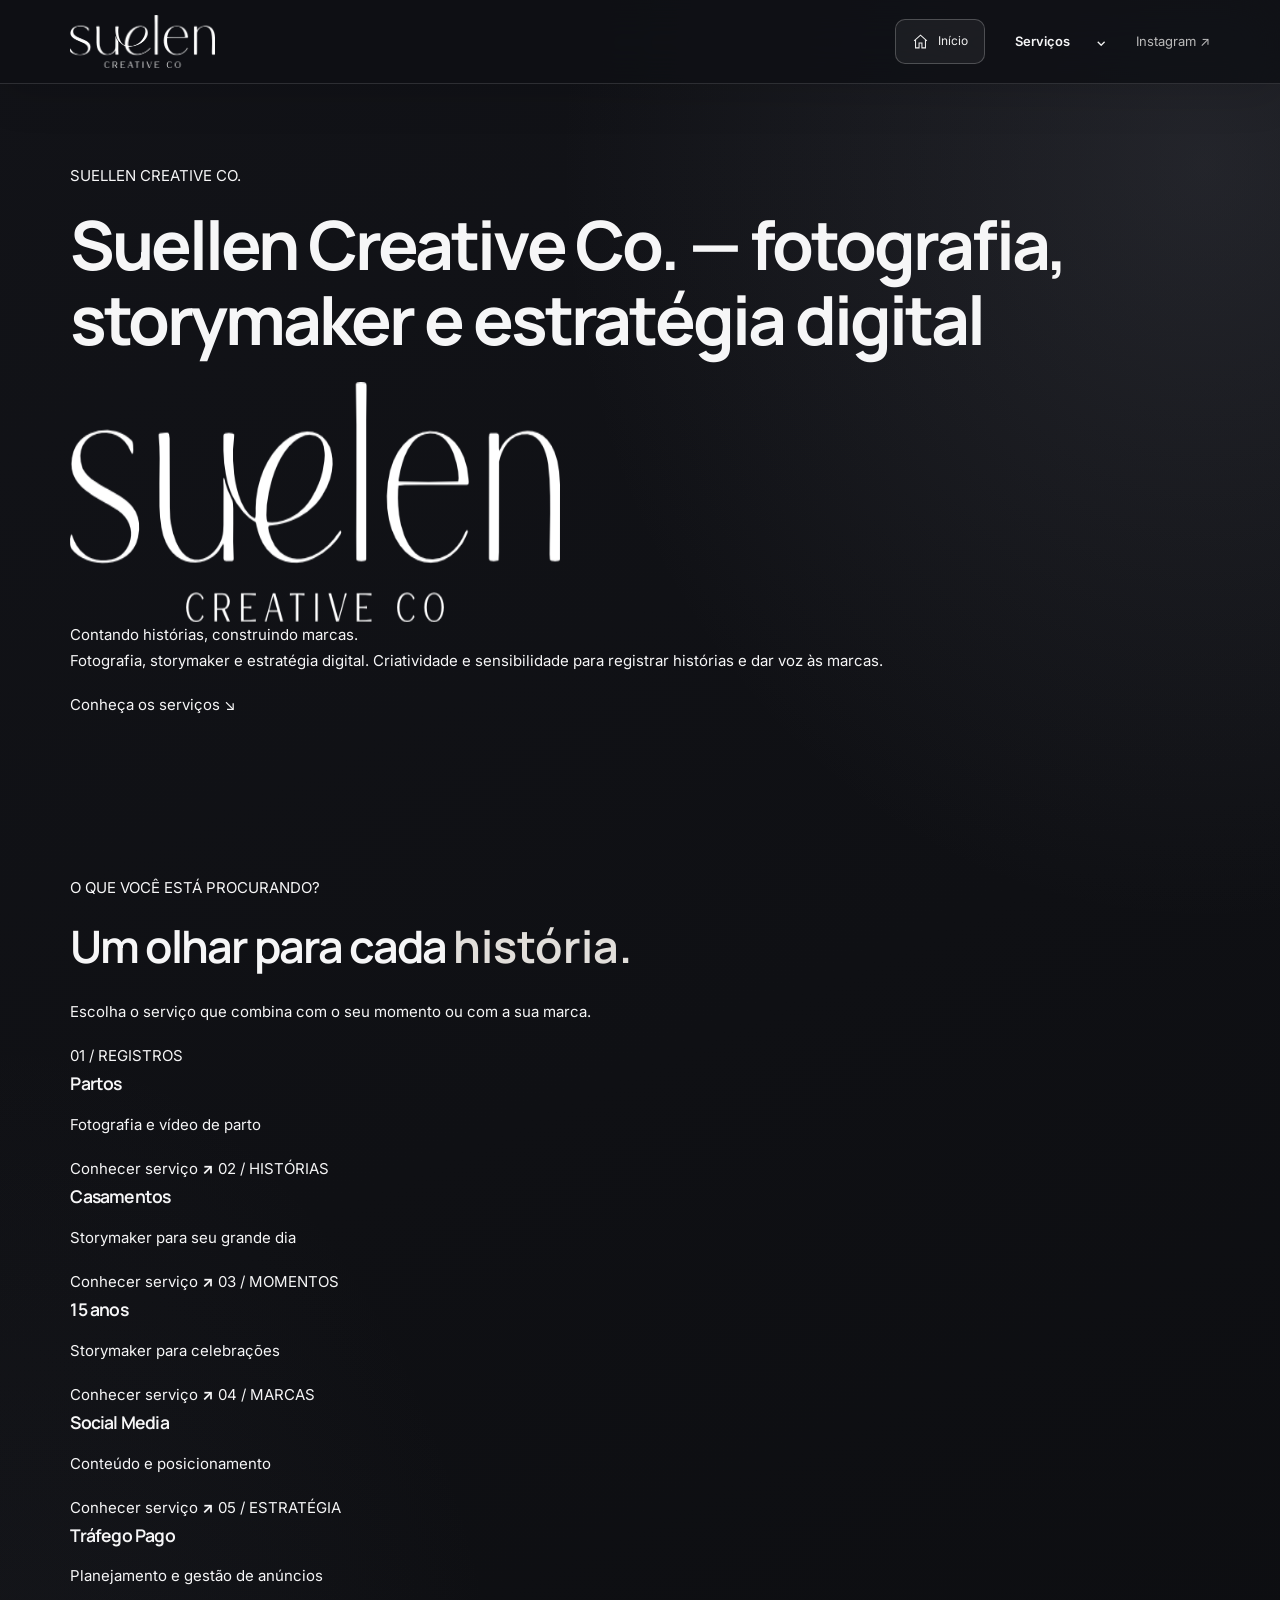
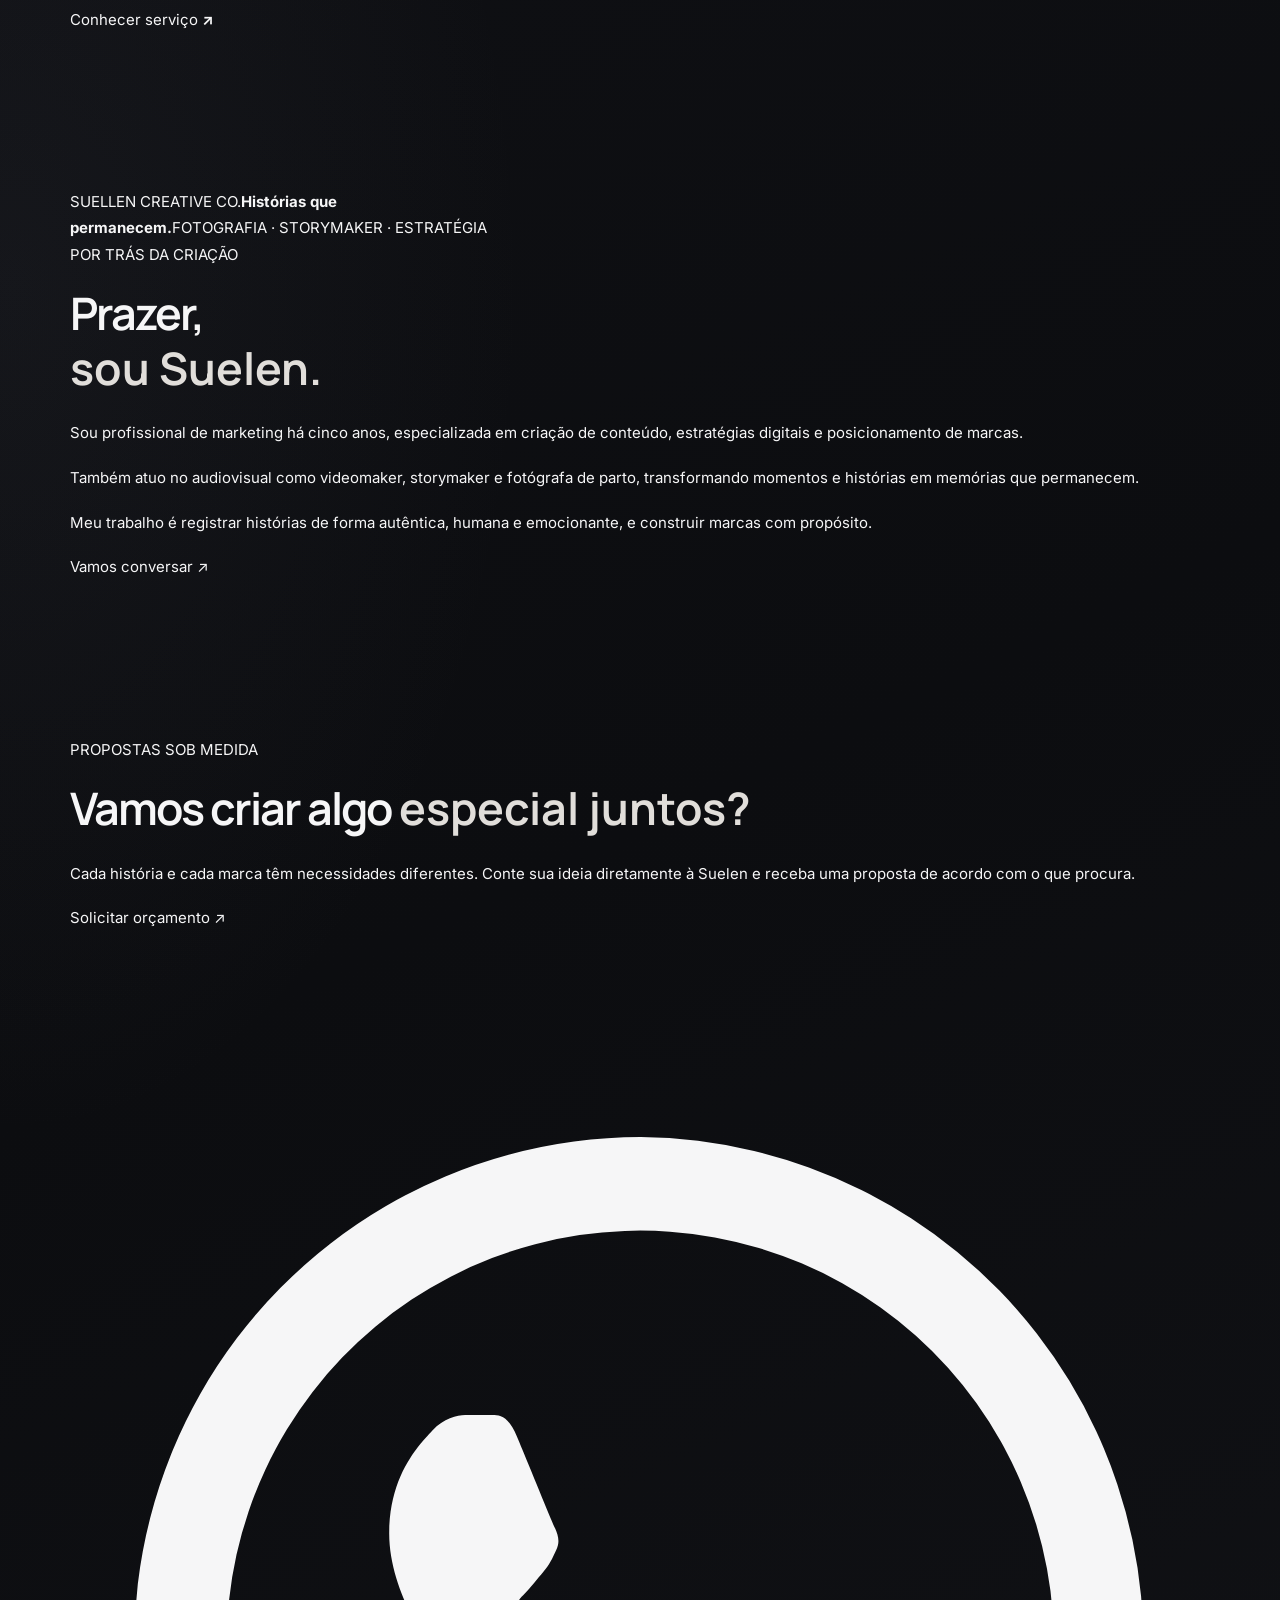
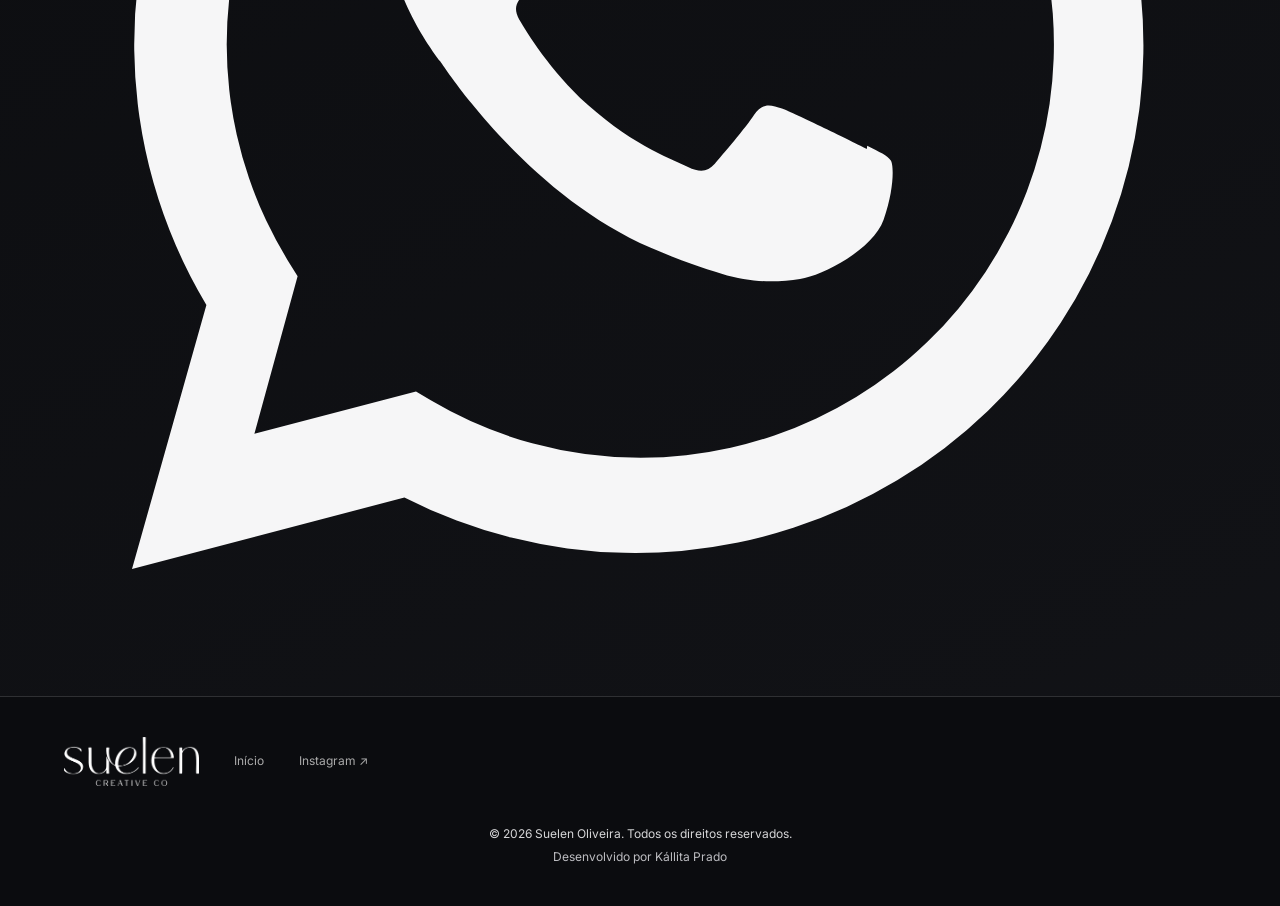
==== index.html @ c0707688 "Refina layout e navegação: index.html" ====
<!DOCTYPE html>
<html lang="pt-BR">
 <head>
  <link href="https://fonts.googleapis.com" rel="preconnect"/>
  <link crossorigin="" href="https://fonts.gstatic.com" rel="preconnect"/>
  <link href="https://fonts.googleapis.com/css2?family=Inter:wght@400;500;600;700&amp;family=Manrope:wght@400;500;600;700;800&amp;display=swap" rel="stylesheet"/>
  <meta charset="utf-8"/>
  <meta content="width=device-width,initial-scale=1" name="viewport"/>
  <meta content="#101011" name="theme-color"/>
  <title>
   Contando histórias construindo marcas | Suellen Creative Co
  </title>
  <meta content="Portfólio de Suelen Oliveira: fotografia e vídeo de parto, storymaker para casamentos e 15 anos, social media e tráfego pago. Solicite uma proposta sob medida." name="description"/>
  <link href="style.css?v=12" rel="stylesheet"/>
 </head>
 <body class="site-home">
  <a class="skip" href="#conteudo">
   Pular para o conteúdo
  </a>
  <div aria-hidden="true" class="progress">
  </div>
  <header>
   <a class="brand fx-brand" aria-label="Página inicial" href="index.html"><img src="assets/logo-branco.png" alt="Suellen Creative Co." width="136" height="60"></a>
   <a class="home-button" href="index.html">
    <svg aria-hidden="true" fill="none" height="17" stroke="currentColor" stroke-width="1.5" viewBox="0 0 24 24" width="17">
     <path d="m3 11 9-8 9 8M5 9v12h5v-7h4v7h5V9">
     </path>
    </svg>
    Início
   </a>
   <details class="service-menu">
    <summary>
     Serviços
     <span>
      ⌄
     </span>
    </summary>
    <nav aria-label="Serviços">
     <a href="normal.html">
      Parto normal
      <span>
       ↗
      </span>
     </a>
     <a href="cesarea.html">
      Cesárea
      <span>
       ↗
      </span>
     </a>
     <a href="casamento.html">
      Casamentos
      <span>
       ↗
      </span>
     </a>
     <a href="quinze.html">
      15 anos
      <span>
       ↗
      </span>
     </a>
     <a href="social.html">
      Social media
      <span>
       ↗
      </span>
     </a>
     <a href="trafego.html">
      Tráfego pago
      <span>
       ↗
      </span>
     </a>
    </nav>
   </details>
   <a class="header-instagram" href="https://www.instagram.com/_asuoliveira/" rel="noopener" target="_blank">
    Instagram ↗
   </a>
  </header>
  <main id="conteudo" class="editorial-main">

<section class="fx-home-hero wrap" aria-labelledby="hero-title">
 <p class="fx-hero-overline reveal">SUELLEN CREATIVE CO.</p>
 <h1 id="hero-title" class="fx-visually-hidden">Suellen Creative Co. — fotografia, storymaker e estratégia digital</h1>
 <div class="fx-logo-stage reveal"><span class="fx-logo-halo" aria-hidden="true"></span><img class="fx-logo-main" src="assets/logo-branco.png" alt="Suellen Creative Co." width="490" height="240"></div>
 <div class="fx-slogan-strip reveal">Contando histórias, construindo marcas.</div>
 <p class="fx-hero-description reveal">Fotografia, storymaker e estratégia digital. Criatividade e sensibilidade para registrar histórias e dar voz às marcas.</p>
 <a class="ed-btn reveal" href="#servicos">Conheça os serviços <span aria-hidden="true">↘</span></a>
 </section>
<section class="ed-services wrap reveal" id="servicos" aria-labelledby="services-title">
  <div class="ed-section-heading"><p class="ed-eyebrow">O QUE VOCÊ ESTÁ PROCURANDO?</p><h2 id="services-title">Um olhar para cada <em>história.</em></h2><p>Escolha o serviço que combina com o seu momento ou com a sua marca.</p></div>
  <div class="fx-services-grid"><a class="fx-service-card reveal" href="parto.html"><span class="fx-card-number">01 / REGISTROS</span><div><h3>Partos</h3><p>Fotografia e vídeo de parto</p></div><span class="fx-card-bottom">Conhecer serviço <b aria-hidden="true">↗</b></span></a>
<a class="fx-service-card reveal" href="casamento.html"><span class="fx-card-number">02 / HISTÓRIAS</span><div><h3>Casamentos</h3><p>Storymaker para seu grande dia</p></div><span class="fx-card-bottom">Conhecer serviço <b aria-hidden="true">↗</b></span></a>
<a class="fx-service-card reveal" href="quinze.html"><span class="fx-card-number">03 / MOMENTOS</span><div><h3>15 anos</h3><p>Storymaker para celebrações</p></div><span class="fx-card-bottom">Conhecer serviço <b aria-hidden="true">↗</b></span></a>
<a class="fx-service-card reveal" href="social.html"><span class="fx-card-number">04 / MARCAS</span><div><h3>Social Media</h3><p>Conteúdo e posicionamento</p></div><span class="fx-card-bottom">Conhecer serviço <b aria-hidden="true">↗</b></span></a>
<a class="fx-service-card reveal" href="trafego.html"><span class="fx-card-number">05 / ESTRATÉGIA</span><div><h3>Tráfego Pago</h3><p>Planejamento e gestão de anúncios</p></div><span class="fx-card-bottom">Conhecer serviço <b aria-hidden="true">↗</b></span></a></div></section>

<section class="ed-about" id="sobre" aria-labelledby="about-title">
  <div class="wrap ed-about-inner"><div class="fx-about-art reveal" aria-hidden="true"><span>SUELLEN CREATIVE CO.</span><strong>Histórias que<br>permanecem.</strong><span>FOTOGRAFIA · STORYMAKER · ESTRATÉGIA</span></div>
    <div class="ed-about-text reveal"><p class="ed-eyebrow">POR TRÁS DA CRIAÇÃO</p><h2 id="about-title">Prazer,<br><em>sou Suelen.</em></h2>
      <p>Sou profissional de marketing há cinco anos, especializada em criação de conteúdo, estratégias digitais e posicionamento de marcas.</p>
      <p>Também atuo no audiovisual como videomaker, storymaker e fotógrafa de parto, transformando momentos e histórias em memórias que permanecem.</p>
      <p>Meu trabalho é registrar histórias de forma autêntica, humana e emocionante, e construir marcas com propósito.</p>
      <a class="ed-btn" href="https://wa.me/5519999200399?text=Ol%C3%A1%2C%20Suelen!%20Conheci%20seu%20portf%C3%B3lio%20e%20gostaria%20de%20solicitar%20uma%20proposta%20para%20os%20seus%20servi%C3%A7os.%20Podemos%20conversar%3F" target="_blank" rel="noopener noreferrer">Vamos conversar <span aria-hidden="true">↗</span></a>
    </div>
  </div>
</section>
<section class="ed-contact wrap reveal" id="contato"><p class="ed-eyebrow">PROPOSTAS SOB MEDIDA</p><h2>Vamos criar algo <em>especial juntos?</em></h2>
<p>Cada história e cada marca têm necessidades diferentes. Conte sua ideia diretamente à Suelen e receba uma proposta de acordo com o que procura.</p><a class="ed-btn" href="https://wa.me/5519999200399?text=Ol%C3%A1%2C%20Suelen!%20Conheci%20seu%20portf%C3%B3lio%20e%20gostaria%20de%20solicitar%20uma%20proposta%20para%20um%20servi%C3%A7o.%20Podemos%20conversar%3F" target="_blank" rel="noopener noreferrer">Solicitar orçamento <span aria-hidden="true">↗</span></a></section>
<a class="ed-whatsapp-float" href="https://wa.me/5519999200399?text=Ol%C3%A1%2C%20Suelen!%20Conheci%20seu%20portf%C3%B3lio%20e%20gostaria%20de%20solicitar%20uma%20proposta%20para%20um%20servi%C3%A7o.%20Podemos%20conversar%3F" target="_blank" rel="noopener noreferrer" aria-label="Conversar com Suelen pelo WhatsApp" title="Conversar no WhatsApp">
  <svg xmlns="http://www.w3.org/2000/svg" viewBox="0 0 32 32" fill="currentColor" aria-hidden="true" focusable="false"><path d="M16.02 3.2a12.68 12.68 0 0 0-10.86 19.2L3.3 29l6.81-1.79A12.7 12.7 0 1 0 16.02 3.2Zm0 23.02a10.3 10.3 0 0 1-5.24-1.43l-.38-.23-4.04 1.06 1.08-3.94-.25-.4a10.34 10.34 0 1 1 8.83 4.94Zm5.65-7.72c-.31-.16-1.83-.9-2.12-1.01-.28-.1-.49-.16-.7.16-.2.31-.8 1.01-.98 1.22-.18.2-.36.23-.67.08-.31-.16-1.31-.49-2.5-1.55-.92-.82-1.54-1.83-1.72-2.14-.18-.32-.02-.49.14-.65.14-.14.31-.36.47-.55.16-.18.21-.31.31-.52.11-.21.05-.39-.02-.55-.08-.16-.7-1.69-.96-2.31-.25-.6-.5-.52-.7-.53h-.59c-.2 0-.54.08-.82.39s-1.08 1.06-1.08 2.57 1.11 2.98 1.27 3.19c.15.21 2.18 3.33 5.27 4.67.74.32 1.32.51 1.77.65.74.24 1.42.21 1.96.13.6-.09 1.83-.75 2.09-1.48.26-.73.26-1.36.18-1.48-.08-.13-.28-.21-.59-.37Z"/></svg>
</a>
</main>
<footer>
   <img alt="Suellen Creative Co" src="assets/logo-branco.png" width="150"/>
   <a href="index.html">
    Início
   </a>
   <a href="https://www.instagram.com/_asuoliveira/" rel="noopener" target="_blank">
    Instagram ↗
   </a>
      <div class="footer-credits">
    <p class="copyright">
     © 2026 Suelen Oliveira. Todos os direitos reservados.
    </p>
    <p class="developer-credit">
     Desenvolvido por Kállita Prado
    </p>
   </div>
  </footer>
  
  <script defer="" src="app.js?v=12">
  </script>
 </body>
</html>
---- style.css ----
@font-face {
  font-family:Studio;
  src:url('assets/sans.woff') format('woff');
  font-display:swap
}

@font-face {
  font-family:Editorial;
  src:url('assets/editorial.woff') format('woff');
  font-display:swap
}

@font-face {
  font-family:Signature;
  src:url('assets/signature.woff') format('woff');
  font-display:swap
}

:root {
  --bg:#101011;
  --text:#f4f1ed;
  --muted:#b6b5b6;
  --border:#ffffff24
}

* {
  box-sizing:border-box
}

html {
  scroll-behavior:smooth;
  scroll-padding-top:150px
}

body {
  margin:0;
  background:radial-gradient(ellipse at 85% 0,#38383b80,transparent 30%),radial-gradient(ellipse at 0 45%,#26262950,transparent 30%),var(--bg);
  color:var(--text);
  font:16px/1.65 Studio,Arial,sans-serif
}

img {
  display:block;
  max-width:100%
}

a {
  color:inherit;
  text-decoration:none
}

button,summary,a {
  touch-action:manipulation
}

button {
  font:inherit;
  cursor:pointer
}

p {
  margin:0 0 18px
}

h1,h2,h3 {
  font-weight:400
}

h1,h2 {
  font-family:Editorial,Georgia,serif;
  line-height:1.08;
  letter-spacing:-1.7px;
  margin:0 0 24px
}

h1 {
  font-size:clamp(44px,4.8vw,76px)
}

h2 {
  font-size:clamp(35px,4vw,57px)
}

h3 {
  margin:0 0 12px
}

em {
  font-family:Signature,cursive;
  font-style:normal;
  font-size:1.24em;
  letter-spacing:0;
  color:#e1deda
}

.eyebrow {
  font-size:9px;
  letter-spacing:2.1px;
  color:#bbb;
  margin-bottom:20px
}

.wrap {
  max-width:1240px;
  margin:auto;
  padding:80px 50px
}

header {
  display:flex;
  gap:30px;
  align-items:center;
  padding:14px 5%;
  height:84px;
  position:sticky;
  top:0;
  z-index:20;
  background:#101011d9;
  backdrop-filter:blur(20px);
  border-bottom:1px solid var(--border)
}

.brand img {
  width:145px;
  height:56px;
  object-fit:contain
}

.service-menu {
  margin-left:auto;
  position:relative
}

.service-menu summary {
  display:flex;
  gap:26px;
  align-items:center;
  list-style:none;
  font-size:13px;
  cursor:pointer
}

.service-menu summary::-webkit-details-marker {
  display:none
}

.service-menu nav {
  position:absolute;
  top:40px;
  left:-15px;
  width:240px;
  padding:10px;
  background:#232325f5;
  border:1px solid #ffffff35;
  border-radius:12px;
  box-shadow:0 20px 60px #0008
}

.service-menu nav a {
  display:flex;
  justify-content:space-between;
  font-size:13px;
  padding:12px;
  border-radius:6px
}

.service-menu nav a:hover,.service-menu nav a[aria-current] {
  background:#ffffff14
}

.header-instagram {
  font-size:12px;
  color:#bbb
}

.header-cta {
  font-size:12px;
  padding:10px 17px;
  border:1px solid #ffffff40;
  border-radius:7px
}

.header-cta:hover {
  background:#ffffff15
}

.progress {
  position:fixed;
  top:0;
  left:0;
  height:2px;
  background:#ddd;
  z-index:30;
  width:0
}

.skip {
  position:fixed;
  left:10px;
  top:-100px;
  background:#fff;
  color:#111;
  padding:12px;
  z-index:50
}

.skip:focus {
  top:10px
}

.button {
  display:inline-flex;
  gap:25px;
  justify-content:space-between;
  align-items:center;
  padding:15px 22px;
  font-size:12px;
  border-radius:7px;
  border:1px solid #ffffff40;
  transition:transform .25s,background .25s
}

.button:hover {
  transform:translateY(-3px)
}

.light {
  background:#edeae6;
  color:#171717;
  border-color:#edeae6
}

.light:hover {
  background:white
}

.outline:hover {
  background:#ffffff13
}

.text-link {
  display:inline-block;
  border-bottom:1px solid #ffffff60;
  font-size:12px;
  padding:10px 0
}

.number {
  font-size:12px;
  color:#aaa;
  margin-top:20px
}

.home-hero {
  max-width:1440px;
  margin:auto;
  display:grid;
  grid-template-columns:1.1fr 1fr;
  align-items:center;
  gap:30px;
  padding:40px 5% 30px
}

.hero-copy {
  position:relative;
  z-index:2
}

.hero-copy h1 {
  font-size:clamp(46px,4.4vw,68px);
  margin:0 0 20px
}

.hero-description {
  font-size:14px;
  line-height:1.6;
  max-width:440px;
  color:#bfbdbf;
  margin-bottom:24px
}

.choose {
  font-size:8px;
  color:#b3b1b4;
  letter-spacing:1.8px;
  margin-bottom:12px
}

.quick-grid {
  display:grid;
  grid-template-columns:1fr 1fr;
  gap:10px
}

.quick-card {
  position:relative;
  display:flex;
  align-items:center;
  gap:12px;
  padding:15px 16px;
  border:1px solid #ffffff27;
  border-radius:12px;
  min-height:79px;
  background:linear-gradient(120deg,#ffffff0d,#ffffff03);
  backdrop-filter:blur(15px);
  box-shadow:inset 0 1px #ffffff0a;
  transition:transform .3s,border-color .3s,background .3s
}

.quick-card:hover {
  transform:translateY(-4px);
  border-color:#ffffff70;
  background:linear-gradient(125deg,#ffffff20,#ffffff08)
}

.card-index {
  font-size:9px;
  color:#888;
  align-self:start;
  margin-top:3px
}

.quick-card h3 {
  font-size:17px;
  line-height:1.2;
  margin:0 0 5px
}

.quick-card p {
  font-size:10px;
  color:#aaa;
  margin:0
}

.arrow {
  margin-left:auto;
  font-size:23px;
  color:#ddd;
  transition:transform .3s
}

.quick-card:hover .arrow {
  transform:translate(2px,-2px)
}

.quiet-link {
  display:block;
  color:#aaa;
  font-size:10px;
  margin-top:20px
}

.hero-portrait {
  height:610px;
  position:relative;
  isolation:isolate;
  overflow:hidden
}

.hero-portrait>img {
  width:90%;
  height:94%;
  position:absolute;
  left:5%;
  top:0;
  object-fit:cover;
  object-position:50% 35%;
  border-radius:42% 42% 3px 3px;
  mask-image:linear-gradient(#000 74%,transparent 100%);
  -webkit-mask-image:linear-gradient(#000 74%,transparent 100%)
}

.portrait-ring {
  position:absolute;
  inset:20px 0 50px;
  border:1px solid #ffffff24;
  border-radius:50% 50% 10px 10px;
  transform:rotate(5deg);
  z-index:-1
}

.hero-portrait:after {
  content:'';
  position:absolute;
  inset:50% 0 0;
  background:linear-gradient(transparent,#10101185 70%);
  pointer-events:none
}

.signature {
  position:absolute;
  left:9%;
  bottom:110px;
  font:54px Signature,cursive;
  color:white;
  z-index:2;
  transform:rotate(-5deg);
  text-shadow:0 3px 20px #0008
}

.portrait-note {
  position:absolute;
  right:10px;
  bottom:22px;
  padding:18px 22px;
  z-index:3;
  background:linear-gradient(120deg,#3339,#1a1a1ae0);
  border:1px solid #ffffff35;
  backdrop-filter:blur(15px);
  border-radius:12px
}

.portrait-note span {
  font-size:7px;
  letter-spacing:1.6px;
  color:#ccc
}

.portrait-note p {
  font:20px/1.3 Editorial;
  margin:8px 0 0
}

.intro-strip {
  display:flex;
  align-items:start;
  gap:80px;
  border-block:1px solid #ffffff13;
  padding-block:38px
}

.intro-strip .eyebrow {
  min-width:210px;
  margin-top:8px
}

.intro-strip>p:last-child {
  font:25px/1.4 Editorial;
  max-width:700px;
  margin:0
}

.intro-strip em {
  font-size:1.3em
}

.section-top {
  display:flex;
  justify-content:space-between;
  align-items:end;
  gap:30px
}

.section-top>p {
  font-size:12px;
  color:#999;
  margin-bottom:30px
}

.quote-stage {
  margin-top:25px
}

.quote-slide {
  display:grid;
  grid-template-columns:.75fr 1.4fr;
  gap:65px;
  align-items:center;
  padding:10px 0 25px
}

.quote-slide+.quote-slide {
  border-top:1px solid var(--border);
  padding-top:35px
}

.quote-photo {
  height:310px;
  position:relative
}

.quote-photo img {
  height:100%;
  width:100%;
  object-fit:cover;
  border-radius:120px 120px 8px 8px
}

.quote-photo span {
  position:absolute;
  bottom:0;
  left:0;
  right:0;
  text-align:center;
  background:#0008;
  padding:10px;
  font-size:7px;
  letter-spacing:1.2px
}

.quote-copy {
  position:relative
}

.quote-mark {
  font:120px/1 Editorial;
  color:#ffffff13;
  position:absolute;
  top:-45px;
  left:-25px
}

.quote-copy blockquote {
  position:relative;
  font:clamp(21px,2.2vw,30px)/1.4 Editorial,Georgia;
  margin:0 0 25px
}

.quote-person {
  display:flex;
  gap:14px;
  align-items:center
}

.quote-person .initial {
  width:40px;
  height:40px;
  border-radius:50%;
  display:grid;
  place-items:center;
  background:#ffffff12;
  border:1px solid #ffffff24;
  font:22px Editorial
}

.quote-person p {
  font-size:13px;
  margin:0
}

.quote-person small {
  display:block;
  color:#aaa;
  font-size:10px;
  margin-top:2px
}

.quote-controls {
  display:flex;
  justify-content:end;
  align-items:center;
  gap:10px;
  margin-top:-12px;
  position:relative;
  z-index:1
}

.quote-controls[hidden] {
  display:none
}

.quote-controls button {
  width:46px;
  height:46px;
  background:transparent;
  border:1px solid #ffffff40;
  border-radius:50%;
  color:white;
  font-size:22px
}

.quote-controls button:hover {
  background:#ffffff12
}

.quote-count {
  font-size:10px;
  letter-spacing:2px;
  color:#aaa;
  margin-right:20px
}

.quote-slide[hidden] {
  display:none
}

.quote-slide.is-current {
  animation:quote-in .45s ease
}

@keyframes quote-in {
  from {
    opacity:.2;
    transform:translateY(10px)
  }
  to {
    opacity:1;
    transform:none
  }
}

.about {
  display:grid;
  grid-template-columns:.8fr 1fr;
  align-items:center;
  gap:90px;
  border-top:1px solid #ffffff13
}

.about-image img {
  height:440px;
  width:100%;
  object-fit:cover;
  object-position:top;
  border-radius:12px
}

.about p:not(.eyebrow) {
  font-size:14px;
  color:#bcbabc
}

.contact {
  text-align:center;
  padding-block:75px;
  background:radial-gradient(ellipse at center,#3335,transparent 65%)
}

footer {
  padding:40px 5%;
  display:flex;
  gap:35px;
  align-items:center;
  border-top:1px solid #ffffff16;
  background:#080809;
  font-size:11px;
  color:#aaa
}

footer img {
  width:135px
}

footer p {
  margin:0;
  flex:1
}

.service-hero {
  padding-top:25px;
  padding-bottom:45px
}

.back {
  display:inline-block;
  color:#aaa;
  font-size:11px;
  margin-bottom:30px
}

.service-intro {
  display:grid;
  grid-template-columns:1.1fr 1fr;
  gap:60px;
  align-items:center
}

.service-intro h1 {
  font-size:clamp(44px,4.5vw,64px)
}

.service-lead {
  color:#bbb;
  font-size:14px
}

.hero-actions {
  display:flex;
  gap:12px;
  flex-wrap:wrap;
  margin-top:28px
}

.hero-actions .button {
  font-size:11px;
  padding:13px 17px;
  gap:14px
}

.starting {
  font-size:11px;
  color:#aaa;
  margin:20px 0 0
}

.starting strong {
  color:#eee;
  font-weight:400
}

.service-photo {
  position:relative;
  height:410px
}

.service-photo img {
  height:100%;
  width:100%;
  object-fit:cover;
  border-radius:100px 12px 12px 12px
}

.service-photo span {
  position:absolute;
  bottom:20px;
  left:20px;
  right:20px;
  padding:14px 20px;
  background:#15151588;
  backdrop-filter:blur(10px);
  border:1px solid #ffffff30;
  border-radius:8px;
  font:25px Signature
}

.page-nav {
  position:sticky;
  top:84px;
  z-index:15;
  display:flex;
  justify-content:center;
  gap:38px;
  padding:14px 20px;
  border-block:1px solid #ffffff20;
  background:#141415e8;
  backdrop-filter:blur(20px);
  font-size:11px
}

.page-nav a {
  color:#aaa;
  white-space:nowrap
}

.page-nav a:hover,.page-nav a.active {
  color:#fff
}

.experience {
  display:grid;
  grid-template-columns:1fr 1fr;
  gap:35px 70px
}

.experience>div>p:not(.eyebrow) {
  color:#b9b8bb;
  font-size:14px
}

.experience h2 {
  font-size:42px
}

.steps {
  grid-column:1/-1;
  display:grid;
  grid-template-columns:repeat(3,1fr);
  gap:40px;
  margin-top:20px
}

.steps article {
  border-top:1px solid var(--border);
  padding-top:18px
}

.steps span {
  font:35px Editorial;
  color:#777
}

.steps h3 {
  font-size:17px;
  margin-top:16px
}

.steps p {
  font-size:13px;
  color:#aaa
}

.investment {
  background:linear-gradient(135deg,#23232699,#101011);
  border-block:1px solid var(--border)
}

.plans {
  display:grid;
  grid-template-columns:repeat(auto-fit,minmax(255px,1fr));
  gap:18px;
  margin-top:35px
}

.plan {
  background:linear-gradient(125deg,#ffffff0a,#ffffff02);
  border:1px solid #ffffff26;
  border-radius:16px;
  padding:28px;
  display:flex;
  flex-direction:column;
  box-shadow:inset 0 1px #ffffff09;
  transition:transform .25s,border-color .25s
}

.plan:hover {
  transform:translateY(-4px);
  border-color:#ffffff60
}

.plan h3 {
  font:26px/1.2 Editorial
}

.price {
  font:38px/1.2 Editorial;
  margin:18px 0 8px
}

.plan-sub {
  font-size:11px;
  color:#aaa;
  min-height:20px
}

.plan ul {
  padding:0;
  list-style:none;
  flex:1;
  font-size:12px;
  color:#bbb
}

.plan li {
  padding:9px 0 9px 18px;
  border-bottom:1px solid #ffffff0a;
  position:relative;
  line-height:1.5
}

.plan li:before {
  content:'✓';
  position:absolute;
  left:0;
  color:#ddd;
  font-size:10px
}

.plan .button {
  margin-top:20px
}

.payment {
  margin-top:30px;
  border-top:1px solid #ffffff25;
  display:grid;
  grid-template-columns:200px 1fr;
  padding-top:25px;
  gap:25px
}

.payment>span {
  font-size:9px;
  letter-spacing:1.8px;
  color:#aaa
}

.payment p {
  font-size:13px;
  color:#bbb;
  margin:0
}

.more-plans {
  border-block:1px solid #ffffff20;
  margin-top:25px;
  padding:20px 0
}

.more-plans summary {
  display:flex;
  justify-content:space-between;
  list-style:none;
  cursor:pointer;
  font-size:14px
}

.more-plans .plans {
  margin-top:25px
}

.hours {
  grid-template-columns:repeat(3,1fr)
}

.gallery {
  display:flex;
  gap:20px;
  margin-top:35px
}

.gallery a {
  flex:1;
  min-width:0;
  position:relative;
  overflow:hidden;
  border-radius:12px
}

.gallery img {
  height:390px;
  width:100%;
  object-fit:cover;
  transition:transform .6s
}

.gallery a:hover img {
  transform:scale(1.035)
}

.gallery span {
  position:absolute;
  bottom:12px;
  right:12px;
  padding:8px 14px;
  border:1px solid #ffffff40;
  border-radius:25px;
  background:#1119;
  backdrop-filter:blur(12px);
  font-size:10px
}

.faq {
  display:grid;
  grid-template-columns:.9fr 1.1fr;
  gap:60px;
  border-top:1px solid #ffffff16
}

.faq details {
  border-bottom:1px solid #ffffff27;
  padding:22px 0
}

.faq summary {
  display:flex;
  justify-content:space-between;
  gap:25px;
  cursor:pointer;
  list-style:none;
  font-size:14px
}

.faq details p {
  margin:18px 0 0;
  color:#aaa;
  font-size:13px
}

.faq details[open] summary span {
  transform:rotate(45deg)
}

.other-services {
  padding-block:30px
}

.other-services>div {
  display:flex;
  flex-wrap:wrap;
  gap:10px
}

.other-services a {
  border:1px solid #ffffff25;
  border-radius:30px;
  padding:9px 17px;
  font-size:11px
}

.other-services a:hover {
  background:#ffffff12
}

.lightbox {
  border:0;
  background:transparent;
  max-width:95vw;
  max-height:95vh;
  padding:40px
}

.lightbox::backdrop {
  background:#000e
}

.lightbox img {
  max-height:80vh;
  margin:auto
}

.lightbox button {
  position:absolute;
  right:0;
  top:0;
  width:35px;
  height:35px;
  border-radius:50%;
  border:0;
  font-size:24px
}

.reveal.arrived {
  animation:reveal .75s both
}

@keyframes reveal {
  from {
    opacity:.35;
    transform:translateY(22px)
  }
  to {
    opacity:1;
    transform:none
  }
}

:focus-visible {
  outline:2px solid #eee;
  outline-offset:5px
}

@media(max-width:1000px) {
  .home-hero {
    gap:15px
  }
  .hero-portrait {
    height:580px
  }
  .quick-card {
    padding:14px 11px;
    gap:9px
  }
  .quick-card h3 {
    font-size:16px
  }
  .signature {
    font-size:44px
  }
  .wrap {
    padding-inline:6%
  }
  .quote-slide {
    gap:35px
  }
  .service-intro {
    gap:30px
  }
  .hero-actions {
    gap:10px
  }
}

@media(max-width:760px) {
  header {
    height:72px;
    padding:10px 5%;
    gap:16px
  }
  .brand img {
    width:115px;
    height:50px
  }
  .header-instagram {
    display:none
  }
  .service-menu summary {
    font-size:11px;
    gap:12px
  }
  .header-cta {
    font-size:10px;
    padding:8px 11px
  }
  .service-menu nav {
    left:auto;
    right:-50px
  }
  .home-hero {
    position:relative;
    display:block;
    padding:32px 6% 35px;
    overflow:hidden
  }
  .hero-copy .eyebrow {
    max-width:60%;
    font-size:7px;
    letter-spacing:1.2px;
    min-height:25px
  }
  .hero-copy h1 {
    font-size:45px;
    max-width:65%;
    line-height:1.05;
    margin-bottom:15px
  }
  .hero-copy h1 em {
    font-size:1.14em
  }
  .hero-description {
    font-size:11px;
    line-height:1.6;
    max-width:60%;
    margin-bottom:25px;
    min-height:74px
  }
  .hero-portrait {
    position:absolute;
    right:-3%;
    top:25px;
    width:40%;
    height:270px;
    z-index:0
  }
  .hero-portrait>img {
    width:100%;
    left:0;
    height:100%;
    object-position:50% 45%
  }
  .portrait-ring {
    display:none
  }
  .signature {
    font-size:24px;
    bottom:40px;
    left:5%
  }
  .portrait-note {
    display:none
  }
  .quick-grid {
    gap:9px
  }
  .quick-card {
    background:linear-gradient(130deg,#303033db,#1b1b1de8);
    min-height:76px
  }
  .quick-card h3 {
    font-size:15px
  }
  .quick-card p {
    font-size:9px
  }
  .choose {
    font-size:7px;
    letter-spacing:1.2px
  }
  .quiet-link {
    font-size:9px
  }
  .wrap {
    padding:55px 6%
  }
  .intro-strip {
    display:block;
    padding-block:30px
  }
  .intro-strip .eyebrow {
    margin-bottom:12px
  }
  .intro-strip>p:last-child {
    font-size:22px
  }
  .section-top {
    display:block
  }
  .section-top>p {
    margin-bottom:20px
  }
  .quote-slide {
    grid-template-columns:1fr;
    gap:25px
  }
  .quote-photo {
    height:230px;
    max-width:280px
  }
  .quote-photo img {
    border-radius:80px 80px 8px 8px
  }
  .quote-copy blockquote {
    font-size:24px
  }
  .quote-controls {
    margin-top:0
  }
  .about {
    grid-template-columns:1fr;
    gap:30px
  }
  .about-image img {
    height:330px;
    max-width:300px
  }
  .about h2 {
    font-size:41px
  }
  .contact h2 {
    font-size:43px
  }
  footer {
    flex-wrap:wrap;
    gap:22px;
    padding-bottom:35px
  }
  footer p {
    flex-basis:45%
  }
  .service-hero {
    padding-top:25px;
    padding-bottom:30px
  }
  .service-intro {
    grid-template-columns:1fr;
    gap:25px
  }
  .service-intro h1 {
    font-size:44px
  }
  .service-lead {
    font-size:13px
  }
  .service-photo {
    height:280px
  }
  .page-nav {
    top:72px;
    gap:24px;
    justify-content:start;
    overflow:auto;
    font-size:10px;
    padding-inline:6%
  }
  .experience {
    grid-template-columns:1fr;
    gap:15px
  }
  .experience h2 {
    font-size:38px
  }
  .steps {
    grid-template-columns:1fr;
    gap:20px
  }
  .steps h3 {
    margin-top:10px
  }
  .plans {
    grid-template-columns:1fr;
    margin-top:25px
  }
  .plan {
    padding:25px
  }
  .hours {
    grid-template-columns:1fr
  }
  .payment {
    grid-template-columns:1fr;
    gap:12px
  }
  .gallery {
    gap:12px;
    overflow:auto
  }
  .gallery a {
    flex:0 0 82%
  }
  .gallery img {
    height:330px
  }
  .faq {
    grid-template-columns:1fr;
    gap:20px
  }
  .faq h2 {
    font-size:42px
  }
  .back {
    margin-bottom:22px
  }
}

@media(prefers-reduced-motion:reduce) {
  html {
    scroll-behavior:auto
  }
  *,*:before,*:after {
    animation:none!important;
    transition:none!important
  }
}

/* Revision 4 — clearer hierarchy, source-led copy */
@font-face {
  font-family:Modern;
  src:url('assets/modern.woff') format('woff');
  font-weight:400;
  font-display:swap
}

@font-face {
  font-family:Modern;
  src:url('assets/modern-bold.woff') format('woff');
  font-weight:700;
  font-display:swap
}

body {
  font-family:Modern,Arial,sans-serif;
  font-size:14px
}

h1,h2,h3,.price {
  font-family:Modern,Arial,sans-serif
}

h1,h2 {
  font-weight:400;
  letter-spacing:-1.6px;
  line-height:1.18
}

h1 {
  font-size:clamp(34px,4vw,56px)
}

h2 {
  font-size:clamp(26px,3vw,38px)
}

em {
  font-family:inherit;
  font-size:inherit;
  font-style:normal
}

.home-button,.back-home {
  display:inline-flex;
  align-items:center;
  gap:9px;
  border:1px solid #ffffff45;
  background:#ffffff0a;
  border-radius:8px;
  padding:9px 15px;
  font-size:12px;
  color:#eee;
  white-space:nowrap
}

.home-button {
  margin-left:auto
}

.service-menu {
  margin-left:0
}

.home-button:hover,.back-home:hover {
  background:#ffffff20
}

.brand-hero {
  text-align:center;
  padding-top:35px;
  padding-bottom:55px;
  max-width:1100px
}

.hero-logo {
  width:250px;
  height:auto;
  max-height:110px;
  object-fit:contain;
  margin:0 auto 20px
}

.brand-hero h1 {
  font-size:clamp(28px,3.2vw,44px);
  letter-spacing:-1.4px;
  line-height:1.15;
  margin:0 0 16px
}

.brand-hero>p {
  font-size:11px;
  color:#bcbcbc;
  line-height:1.8;
  margin-bottom:28px
}

.brand-hero>p span {
  color:#999;
  font-size:10px
}

.quick-services h2 {
  font-size:18px;
  letter-spacing:-.4px;
  margin-bottom:18px;
  text-align:left
}

.quick-grid {
  grid-template-columns:repeat(3,1fr);
  gap:12px
}

.quick-card {
  text-align:left;
  min-height:94px;
  padding:20px;
  background:radial-gradient(ellipse at top left,#ffffff15,transparent 80%),linear-gradient(120deg,#252528,#151517);
  border-color:#ffffff2c
}

.quick-card h3 {
  font-weight:700;
  font-size:16px;
  letter-spacing:-.4px
}

.quick-card p {
  font-size:10px;
  margin-top:7px
}

.quick-card:nth-child(1),.quick-card:nth-child(2) {
  border-color:#ffffff50;
  background:linear-gradient(125deg,#3c3c40,#202023)
}

.quick-card:hover {
  border-color:#ffffff90;
  background:linear-gradient(130deg,#414146,#232326)
}

.testimonials {
  border-top:1px solid #ffffff18;
  padding-top:60px;
  padding-bottom:60px
}

.section-top h2 {
  margin-bottom:14px
}

.section-top>p {
  font-size:11px
}

.review-track {
  display:grid;
  grid-auto-flow:column;
  grid-auto-columns:calc((100% - 32px)/3);
  gap:16px;
  overflow-x:auto;
  scroll-snap-type:x mandatory;
  scrollbar-width:thin;
  scrollbar-color:#555 transparent;
  padding:10px 1px 18px;
  align-items:stretch
}

.review-card {
  scroll-snap-align:start;
  display:flex;
  flex-direction:column;
  border:1px solid #ffffff25;
  border-radius:18px;
  padding:27px;
  background:radial-gradient(ellipse at 5% 0,#ffffff12,transparent 75%),#19191b;
  box-shadow:inset 0 1px #ffffff0b;
  transition:transform .3s,border-color .3s
}

.review-card:hover {
  transform:translateY(-4px);
  border-color:#ffffff65
}

.review-star {
  font-size:28px;
  color:#eee;
  line-height:1;
  margin-bottom:20px
}

.review-card blockquote {
  font-size:12px;
  line-height:1.85;
  color:#d1d0d2;
  margin:0;
  flex:1
}

.review-card blockquote p {
  margin-bottom:15px
}

.review-person {
  border-top:1px solid #ffffff20;
  margin-top:18px;
  padding-top:20px
}

.review-person strong {
  display:block;
  font-size:13px
}

.review-person small {
  display:block;
  color:#aaa;
  font-size:10px;
  margin-top:5px
}

.service-tag {
  display:inline-block;
  border:1px solid #ffffff24;
  border-radius:25px;
  padding:5px 10px;
  font-size:9px;
  margin-top:14px;
  color:#bbb
}

.review-controls {
  display:flex;
  justify-content:end;
  align-items:center;
  gap:9px;
  margin-top:12px
}

.review-controls[hidden] {
  display:none
}

.review-controls>span {
  color:#888;
  font-size:10px;
  margin-right:12px
}

.review-controls button {
  width:42px;
  height:42px;
  background:transparent;
  border:1px solid #ffffff40;
  color:#fff;
  border-radius:50%;
  font-size:20px
}

.review-controls button:disabled {
  opacity:.3;
  cursor:default
}

.about-white {
  background:#fff;
  color:#18181a
}

.about-white .about {
  border:0;
  gap:65px;
  padding-block:65px
}

.about-white .about-image img {
  border-radius:0;
  object-fit:contain;
  background:#fff;
  height:440px;
  mix-blend-mode:multiply
}

.about-white .eyebrow {
  color:#666
}

.about-white .about p:not(.eyebrow) {
  color:#555;
  font-size:13px;
  line-height:1.85
}

.about-white .light {
  background:#171719;
  color:white;
  border-color:#171719
}

.about-white .outline {
  color:#222;
  border-color:#bbb
}

.about-white .outline:hover {
  background:#eee
}

.contact-actions {
  display:flex;
  gap:12px;
  flex-wrap:wrap;
  justify-content:center;
  margin-top:25px
}

.about .contact-actions {
  justify-content:start
}

.contact h2 {
  font-size:clamp(28px,3.3vw,45px)
}

.contact .button {
  font-size:11px
}

.service-heading {
  padding-top:28px;
  padding-bottom:28px
}

.service-heading .back-home {
  margin-bottom:28px
}

.service-title {
  display:flex;
  align-items:center;
  justify-content:space-between;
  gap:25px
}

.service-title h1 {
  margin-bottom:20px;
  font-size:clamp(30px,3.4vw,48px)
}

.service-title .eyebrow {
  font-size:8px;
  margin-bottom:14px
}

.service-title>.button {
  flex-shrink:0;
  font-size:10px
}

.service-heading .service-lead {
  font-size:12px;
  line-height:1.85;
  max-width:950px;
  margin:0
}

.investment {
  background:linear-gradient(135deg,#2c2c30,#19191c 65%,#242428)
}

.investment .wrap {
  padding-top:35px;
  padding-bottom:45px
}

.investment h2 {
  font-size:28px;
  margin-bottom:0
}

.investment .eyebrow {
  margin-bottom:12px;
  font-size:8px
}

.plans {
  margin-top:25px;
  align-items:start
}

.plan {
  padding:26px;
  background:linear-gradient(140deg,#53535970,#33333880 50%,#29292c);
  border:1px solid #ffffff35;
  box-shadow:inset 0 1px #ffffff12;
  position:relative
}

.plan h3 {
  font-family:Modern,sans-serif;
  font-size:16px;
  font-weight:700;
  line-height:1.45;
  letter-spacing:-.4px;
  margin-bottom:10px
}

.plan-scope {
  font-size:12px;
  color:#dedede;
  line-height:1.7
}

.plan>ul {
  font-size:11px;
  margin-bottom:8px
}

.price-block {
  border-top:1px solid #ffffff30;
  padding-top:20px;
  margin-top:14px
}

.price-block>span {
  font-size:8px;
  letter-spacing:1.7px;
  color:#b8b8b8
}

.price {
  font-family:Modern,sans-serif;
  font-size:clamp(30px,3vw,42px);
  font-weight:700;
  letter-spacing:-1.7px;
  margin:9px 0
}

.plan-sub {
  font-size:10px;
  line-height:1.7;
  min-height:0;
  margin:0
}

.plan .button {
  width:100%;
  margin-top:18px;
  font-size:11px;
  font-weight:700
}

.coverage {
  margin-top:20px;
  border-top:1px solid #ffffff20;
  padding-top:15px
}

.coverage summary {
  cursor:pointer;
  display:flex;
  justify-content:space-between;
  gap:10px;
  font-size:10px;
  color:#ccc;
  list-style:none
}

.coverage ul {
  margin-top:15px;
  font-size:11px
}

.mini-gallery {
  padding-block:50px
}

.mini-gallery h2 {
  font-size:28px
}

.mini-gallery .gallery {
  margin-top:23px;
  gap:14px
}

.mini-gallery .gallery img {
  height:250px
}

.source-info {
  display:grid;
  grid-template-columns:.8fr 1.2fr;
  gap:70px;
  padding-block:50px;
  border-top:1px solid #ffffff20
}

.source-info h2 {
  font-size:30px
}

.source-info details {
  padding:20px 0;
  border-bottom:1px solid #ffffff25
}

.source-info summary {
  list-style:none;
  display:flex;
  justify-content:space-between;
  cursor:pointer;
  font-size:13px
}

.source-info details p,.source-info details li {
  color:#bbb;
  font-size:12px;
  line-height:1.9
}

.source-info details p {
  margin:17px 0 0
}

.source-info details ul {
  padding-left:17px
}

.other-services .back-home {
  margin-bottom:25px
}

.page-nav {
  font-size:10px
}

.number {
  font-size:11px
}

.more-plans summary {
  font-size:12px
}

@media(max-width:1000px) {
  .review-track {
    grid-auto-columns:calc((100% - 16px)/2)
  }
  .service-title {
    align-items:start
  }
  .source-info {
    gap:35px
  }
  .plan {
    padding:22px
  }
}

@media(max-width:760px) {
  header {
    gap:12px
  }
  .brand img {
    width:98px
  }
  .home-button {
    padding:8px 10px;
    font-size:11px
  }
  .header-cta,.header-instagram {
    display:none
  }
  .service-menu {
    margin-left:auto
  }
  .hero-logo {
    width:200px;
    margin-bottom:18px
  }
  .brand-hero {
    padding-top:28px;
    padding-bottom:35px
  }
  .brand-hero h1 {
    font-size:29px;
    letter-spacing:-1px
  }
  .brand-hero>p {
    font-size:10px;
    margin-bottom:25px
  }
  .quick-services h2 {
    font-size:17px
  }
  .quick-grid {
    grid-template-columns:repeat(2,1fr);
    gap:9px
  }
  .quick-card {
    min-height:85px;
    padding:16px 12px
  }
  .quick-card h3 {
    font-size:14px
  }
  .quick-card p {
    font-size:9px
  }
  .review-track {
    grid-auto-columns:88%;
    gap:12px
  }
  .review-card {
    padding:24px
  }
  .review-card blockquote {
    font-size:12px
  }
  .testimonials {
    padding-block:40px
  }
  .section-top h2 {
    font-size:28px
  }
  .about-white .about {
    padding-block:40px;
    gap:30px
  }
  .about-white .about-image img {
    height:330px;
    max-width:100%
  }
  .about-white .about h2 {
    font-size:30px
  }
  .about .contact-actions {
    gap:10px
  }
  .contact-actions .button {
    font-size:10px;
    padding:13px 15px
  }
  .service-title {
    display:block
  }
  .service-title h1 {
    font-size:32px
  }
  .service-title>.button {
    margin-bottom:20px
  }
  .service-heading .back-home {
    margin-bottom:24px
  }
  .service-heading .service-lead {
    font-size:11px
  }
  .source-info {
    grid-template-columns:1fr;
    gap:8px
  }
  .mini-gallery .gallery a {
    flex:0 0 65%
  }
  .mini-gallery .gallery img {
    height:220px
  }
  .price {
    font-size:38px
  }
  .investment h2 {
    font-size:26px
  }
  .investment .wrap {
    padding-top:30px
  }
  .contact h2 {
    font-size:30px
  }
  .source-info h2 {
    font-size:27px
  }
  footer {
    font-size:10px
  }
}

/* Refined scale and motion */
.slogan-brand {
  font-size:12px;
  line-height:1.55;
  color:#ddd;
  letter-spacing:.2px;
  min-width:190px
}

.brand-hero {
  padding-top:24px;
  padding-bottom:40px
}

.logo-aura {
  position:relative;
  width:330px;
  max-width:85%;
  height:150px;
  margin:0 auto 23px;
  display:grid;
  place-items:center;
  isolation:isolate;
  border-radius:50%;
  --mx:50%;
  --my:50%
}

.logo-aura:before {
  content:'';
  position:absolute;
  inset:-18px;
  background:radial-gradient(ellipse 100px 65px at var(--mx) var(--my),#ffffff16,transparent 80%);
  opacity:0;
  transition:opacity .4s;
  z-index:-1;
  pointer-events:none
}

.logo-aura:hover:before {
  opacity:1
}

.logo-aura .hero-logo {
  width:280px;
  max-height:125px;
  height:auto;
  margin:0;
  transition:filter .4s,transform .5s
}

.logo-aura:hover .hero-logo {
  filter:drop-shadow(0 0 9px #ffffff25);
  transform:scale(1.012)
}

.quick-services h2 {
  font-size:clamp(20px,2.4vw,30px);
  letter-spacing:-1px;
  font-weight:400;
  margin:0 0 23px;
  text-align:center
}

.quick-services h2 span {
  color:#fff;
  font-weight:700
}

.quick-card,.quick-card:nth-child(1),.quick-card:nth-child(2) {
  min-height:100px;
  background:linear-gradient(125deg,#515157,#343439 50%,#202024);
  border-color:#ffffff42;
  padding:22px;
  box-shadow:inset 0 1px #ffffff20,0 8px 20px #0002
}

.quick-card:hover,.quick-card:nth-child(1):hover,.quick-card:nth-child(2):hover {
  background:linear-gradient(125deg,#626268,#414146 50%,#28282d);
  border-color:#ffffff90;
  transform:translateY(-4px)
}

.quick-card h3 {
  font-size:16px
}

.quick-card p {
  color:#c1c1c4
}

.click-hint {
  margin-left:auto;
  display:flex;
  flex-direction:column;
  align-items:center;
  gap:3px;
  color:#e4e4e6
}

.click-hint small {
  font-size:7px;
  letter-spacing:.5px
}

.click-hint svg {
  transition:transform .25s
}

.quick-card:hover .click-hint svg {
  transform:translateY(-2px) rotate(-7deg)
}

.review-track {
  align-items:start;
  gap:13px
}

.review-card {
  padding:19px 21px;
  border-radius:12px
}

.review-star {
  font-size:21px;
  margin-bottom:10px
}

.review-card blockquote {
  font-size:11px;
  line-height:1.7
}

.review-card blockquote p {
  margin-bottom:10px
}

.review-person {
  padding-top:12px;
  margin-top:7px
}

.review-person strong {
  font-size:12px
}

.review-person small {
  font-size:9px;
  margin-top:3px
}

.service-tag {
  font-size:8px;
  margin-top:9px;
  padding:3px 8px
}

.testimonials {
  padding-block:40px
}

.review-controls {
  margin-top:5px
}

.soft-about {
  background:radial-gradient(ellipse at 78% 48%,#fff 0,#efeff1 42%,#d8d8dd 100%)
}

.soft-about .about {
  grid-template-columns:1.45fr .7fr;
  gap:65px;
  padding-block:52px;
  align-items:center
}

.soft-about .circle-portrait {
  grid-column:2;
  grid-row:1;
  justify-self:end;
  width:245px;
  height:245px;
  border-radius:50%;
  overflow:hidden;
  background:#fff;
  box-shadow:0 16px 50px #00000012;
  border:6px solid #ffffff70
}

.soft-about .circle-portrait img {
  height:100%;
  width:100%;
  max-width:none;
  object-fit:cover;
  object-position:50% 7%;
  mix-blend-mode:normal
}

.soft-about .about>div:not(.circle-portrait) {
  grid-column:1;
  grid-row:1
}

.soft-about .about p:not(.eyebrow) {
  font-size:12px;
  line-height:1.8
}

.soft-about h2 {
  font-size:28px;
  margin-bottom:18px
}

.soft-about .eyebrow {
  font-size:10px;
  color:#444
}

.soft-about .contact-actions {
  margin-top:20px
}

.soft-about .button {
  font-size:10px;
  padding:12px 16px
}

.plan {
  padding:20px;
  border-radius:12px;
  background:linear-gradient(130deg,#45454d80,#2b2b3090);
  transition:transform .3s,box-shadow .3s,border-color .3s
}

.plan:hover {
  box-shadow:0 10px 35px #0005,inset 0 1px #ffffff25;
  transform:translateY(-3px);
  border-color:#ffffff70
}

.plan h3 {
  font-size:14px;
  margin-bottom:8px
}

.plan-scope {
  font-size:11px;
  line-height:1.6;
  margin-bottom:7px
}

.plan>ul {
  font-size:10px;
  line-height:1.5;
  margin-top:6px;
  margin-bottom:0;
  flex:initial
}

.plan li {
  padding-block:6px
}

.price-block {
  padding-top:12px;
  margin-top:10px
}

.price {
  font-size:34px;
  margin:5px 0
}

.price-block>span {
  font-size:7px
}

.plan-sub {
  font-size:9px
}

.plan .button {
  font-size:10px;
  padding:11px 14px;
  margin-top:13px
}

.coverage {
  padding-top:11px;
  margin-top:13px
}

.coverage summary {
  font-size:9px
}

.coverage ul {
  font-size:10px;
  margin-bottom:0
}

.investment .wrap {
  padding-block:28px
}

.plans {
  gap:14px;
  margin-top:20px
}

.business-heading {
  background:radial-gradient(ellipse at 100% 20%,#4c4c5430,transparent 65%)
}

.domain-note {
  grid-column:1/-1;
  background:linear-gradient(120deg,#ffffff0c,#ffffff03);
  border:1px solid #ffffff20;
  border-radius:12px;
  padding:24px;
  margin-top:5px
}

.domain-note h3 {
  font-size:18px
}

.domain-note p:not(.eyebrow) {
  font-size:12px;
  color:#bbb;
  line-height:1.8
}

.domain-note p:last-child {
  margin-bottom:0
}

.date-request {
  max-width:670px;
  margin:24px auto 0;
  display:flex;
  align-items:end;
  justify-content:center;
  gap:12px;
  flex-wrap:wrap
}

.date-request label {
  font-size:10px;
  text-align:left;
  color:#bcbcbc;
  display:flex;
  flex-direction:column;
  gap:6px;
  flex:1;
  min-width:165px
}

.date-request input[type=date],.date-request select {
  color-scheme:dark;
  background:#27272a;
  border:1px solid #ffffff35;
  border-radius:7px;
  color:#eee;
  padding:12px 13px;
  min-height:44px;
  width:100%;
  font:12px Modern,sans-serif
}

.date-request>p {
  flex-basis:100%;
  font-size:9px;
  color:#999;
  line-height:1.7;
  margin:1px 0 0
}

.date-request button {
  min-height:44px;
  font-family:Modern,sans-serif;
  white-space:nowrap
}

.contact .contact-actions {
  margin-top:22px
}

.contact {
  padding-block:55px
}

.reveal.arrived {
  animation:drop-in .65s both
}

@keyframes drop-in {
  from {
    opacity:.3;
    transform:translateY(-17px)
  }
  to {
    opacity:1;
    transform:translateY(0)
  }
}

@media(max-width:1000px) {
  .soft-about .about {
    gap:35px
  }
  .soft-about .circle-portrait {
    width:215px;
    height:215px
  }
  .slogan-brand {
    min-width:160px;
    font-size:10px
  }
}

@media(max-width:760px) {
  .slogan-brand {
    min-width:0;
    max-width:145px;
    font-size:9px;
    line-height:1.6
  }
  .logo-aura {
    height:120px;
    margin-bottom:20px;
    width:270px
  }
  .logo-aura .hero-logo {
    width:235px
  }
  .quick-services h2 {
    font-size:21px;
    margin-bottom:18px
  }
  .quick-card,.quick-card:nth-child(1),.quick-card:nth-child(2) {
    padding:17px 13px;
    min-height:90px
  }
  .quick-card h3 {
    font-size:13px
  }
  .quick-card p {
    font-size:8px
  }
  .click-hint small {
    display:none
  }
  .click-hint svg {
    width:20px;
    height:20px
  }
  .soft-about .about {
    grid-template-columns:1fr 110px;
    gap:15px;
    padding-block:35px;
    align-items:start
  }
  .soft-about .circle-portrait {
    width:110px;
    height:110px;
    border-width:3px;
    margin-top:15px
  }
  .soft-about h2 {
    font-size:22px
  }
  .soft-about .about p:not(.eyebrow) {
    font-size:11px
  }
  .soft-about .contact-actions {
    display:flex;
    min-width:250px
  }
  .soft-about .button {
    padding:10px 12px;
    font-size:9px
  }
  .review-track {
    grid-auto-columns:84%;
    align-items:start
  }
  .review-card {
    padding:18px
  }
  .review-card blockquote {
    font-size:11px
  }
  .plan {
    padding:19px
  }
  .price {
    font-size:33px
  }
  .date-request {
    gap:10px
  }
  .date-request button {
    width:100%;
    justify-content:center
  }
  .date-request label {
    min-width:130px
  }
  .contact {
    padding-block:40px
  }
  .contact h2 {
    font-size:26px
  }
  .domain-note {
    padding:20px
  }
  .domain-note h3 {
    font-size:16px
  }
}

@media(prefers-reduced-motion:reduce) {
  .reveal.arrived {
    animation:none
  }
  .logo-aura .hero-logo {
    transition:none
  }
  .logo-aura:hover .hero-logo {
    transform:none
  }
}

/* Final polish: one clear date action and a full hero spotlight. */
.brand-hero {
  position:relative;
  isolation:isolate;
  --mx:50%;
  --my:30%;
  padding-top:42px;
  padding-bottom:58px
}

.brand-hero:before {
  content:'';
  position:absolute;
  inset:0 -4%;
  z-index:-1;
  pointer-events:none;
  background:radial-gradient(ellipse 380px 300px at var(--mx) var(--my),#ffffff12,transparent 80%);
  opacity:.55;
  transition:opacity .4s
}

.brand-hero:hover:before {
  opacity:1
}

.logo-aura {
  width:440px;
  height:205px;
  margin-bottom:38px
}

.logo-aura:before {
  display:none
}

.logo-aura .hero-logo {
  width:380px;
  max-height:180px
}

.quick-services {
  position:relative
}

.quick-card.business-card {
  background:linear-gradient(125deg,#29292e,#17171b 65%,#101013);
  border-color:#ffffff36
}

.quick-card.business-card:hover {
  background:linear-gradient(125deg,#3b3b42,#232328 65%,#18181c);
  border-color:#ffffff80
}

.soft-about .circle-portrait {
  border-color:#171719
}

.agenda-title {
  font-size:clamp(26px,3vw,40px);
  margin-bottom:18px
}

.copyright {
  flex-basis:100%;
  font-size:10px;
  line-height:1.7;
  color:#aaa
}

footer {
  flex-wrap:wrap
}

footer .copyright {
  flex:1 0 100%;
  margin:0
}

.featured-plan {
  border-color:#d0d0d8;
  background:linear-gradient(145deg,#60606a,#35353d 65%,#27272d);
  box-shadow:0 12px 36px #0004,inset 0 1px #ffffff50
}

.featured-plan h3 {
  font-weight:700
}

.featured-plan .price {
  color:#fff
}

.wedding-plans {
  align-items:start
}

.contact .contact-actions:has(a:only-child) {
  margin-top:16px
}

a:focus-visible,button:focus-visible,summary:focus-visible {
  outline:2px solid #aeb7d0;
  outline-offset:5px
}

@media(min-width:1001px) {
  .wedding-plans {
    padding-top:10px
  }
  .wedding-plans .featured-plan {
    margin-top:-10px;
    padding-top:30px;
    padding-bottom:30px
  }
}

@media(max-width:760px) {
  .brand-hero {
    padding-top:30px;
    padding-bottom:38px
  }
  .brand-hero:before {
    inset:0;
    background:radial-gradient(ellipse 260px 320px at var(--mx) var(--my),#ffffff0e,transparent 85%)
  }
  .logo-aura {
    width:330px;
    max-width:100%;
    height:165px;
    margin-bottom:30px
  }
  .logo-aura .hero-logo {
    width:300px;
    max-width:100%;
    max-height:155px
  }
  .quick-services h2 {
    line-height:1.35
  }
  .copyright {
    text-align:center
  }
  .featured-plan {
    border-width:2px
  }
  .wedding-plans {
    grid-template-columns:1fr
  }
  .date-request input,.date-request select {
    min-width:0
  }
  .date-request label {
    min-width:0;
    flex-basis:140px
  }
}

@media(prefers-reduced-motion:reduce) {
  .brand-hero:before {
    transition:none
  }
}

/* ============================================================
   EXPERIÊNCIA DE PARTO — opções, pagamento e revelação em cascata
   Mantém as fontes, cores e demais componentes da versão original.
   ============================================================ */
[hidden] { display: none !important; }
.birth-journey .service-heading { padding-bottom: 15px; }
.birth-selector-wrap { padding-top: 22px; padding-bottom: 55px; }
.birth-selector-wrap h2 { font-size: clamp(25px, 3vw, 39px); margin-bottom: 25px; }
.birth-selector { display: grid; grid-template-columns: repeat(2, minmax(0, 1fr)); gap: 15px; }
.birth-choice { display: flex; flex-direction: column; align-items: flex-start; gap: 8px; padding: 27px; text-align: left; color: #eee; background: linear-gradient(135deg, #333339, #1d1d21); border: 1px solid #ffffff35; border-radius: 16px; transition: transform .3s ease, border-color .3s ease, background .3s ease; }
.birth-choice strong { font-size: clamp(19px, 2.2vw, 26px); font-weight: 700; }
.birth-choice>span:last-child { font-size: 11px; color: #c9c8cd; }
.birth-choice-number { letter-spacing: 2px; font-size: 11px; color: #d1cdd6; }
.birth-choice:hover { transform: translateY(-4px); border-color: #ffffff8a; }
.birth-choice.is-selected { background: linear-gradient(135deg, #54545e, #27272e); border-color: #f1eff2; box-shadow: inset 0 0 0 1px #ffffff35, 0 12px 40px #0004; }
.birth-selection-status { margin: 15px 0 0; color: #bcbac0; font-size: 11px; }
.birth-description { color: #bbb; margin: 16px 0 0; font-size: 12px; }
.birth-plans { grid-template-columns: repeat(3, minmax(0, 1fr)); align-items: stretch; }
.birth-plans .plan { height: 100%; }
.birth-plans .plan>ul { flex: 1; }
.birth-plans .plan h3 { font-size: 19px; }
.birth-plans .plan .button { margin-top: 18px; }
.package-number { color: #c7c5cc; letter-spacing: 1.8px; font-size: 9px; margin-bottom: 10px; }
.birth-terms { padding-top: 70px; padding-bottom: 65px; }
.birth-terms-heading { max-width: 800px; }
.birth-terms-heading>p:last-child { color: #bbb; font-size: 13px; }
.payment-panel { margin: 30px 0 24px; padding: 35px; border: 1px solid #dedee790; border-radius: 18px; background: linear-gradient(120deg, #4d4d568c, #26262d 58%, #1d1d21); box-shadow: 0 18px 42px #0004, inset 0 1px #ffffff24; }
.payment-label { font-size: 10px; letter-spacing: 2px; color: #d6d3da; }
.payment-panel h3 { font-size: clamp(21px, 2.6vw, 31px); font-weight: 700; margin: 7px 0 16px; }
.payment-panel>p:not(.payment-label) { color: #eee; font-size: 14px; max-width: 860px; line-height: 1.85; }
.payment-facts { display: grid; grid-template-columns: repeat(2, minmax(0, 1fr)); gap: 12px; margin-top: 20px; }
.payment-facts span { padding: 17px 19px; border: 1px solid #ffffff35; background: #ffffff0e; border-radius: 10px; font-size: 12px; line-height: 1.5; }
.policy-details { border-top: 1px solid #ffffff45; border-bottom: 1px solid #ffffff45; padding: 20px 0; }
.policy-details summary { cursor: pointer; display: flex; align-items: center; justify-content: space-between; gap: 12px; font-size: 16px; font-weight: 700; }
.policy-details ul { padding-left: 22px; margin-top: 18px; }
.policy-details li { padding: 5px 0; font-size: 13px; color: #c7c6c9; line-height: 1.75; }
.agenda-next-year { max-width: 670px; margin: 33px auto 0; padding: 25px; border-radius: 14px; border: 1px solid #ffffff40; background: linear-gradient(130deg, #35353d70, #202025); text-align: left; }
.agenda-next-year h3 { font-size: 19px; font-weight: 700; margin-bottom: 10px; }
.agenda-next-year p:last-child { font-size: 12px; color: #cbc9ce; line-height: 1.75; margin: 0; }
.birth-journey .reveal.arrived { animation: birth-cascade .78s cubic-bezier(.22, 1, .36, 1) both; }
.birth-journey .birth-plans .plan:nth-child(2).arrived { animation-delay: .12s; }
.birth-journey .birth-plans .plan:nth-child(3).arrived { animation-delay: .24s; }
@keyframes birth-cascade { from { opacity: .2; transform: translateY(42px); } to { opacity: 1; transform: translateY(0); } }
@media (max-width: 760px) {
  .birth-selector { grid-template-columns: 1fr; }
  .birth-choice { padding: 20px; }
  .birth-plans { grid-template-columns: 1fr; }
  .birth-terms { padding-top: 45px; padding-bottom: 40px; }
  .payment-panel { padding: 24px 20px; }
  .payment-facts { grid-template-columns: 1fr; }
  .policy-details summary { font-size: 14px; }
  .birth-selector-wrap { padding-bottom: 38px; }
}
@media (prefers-reduced-motion: reduce) {
  .birth-journey .reveal.arrived { animation: none; }
  .birth-choice { transition: none; }
  .birth-choice:hover { transform: none; }
}


/* =============================================================
   SUELEN CREATIVE CO · Visual refresh 2026
   Aesthetic: monochromatic / minimal / soft futuristic light
   All text is sans-serif, with generous readability.
   ============================================================= */
:root {
  --bg: #101114;
  --surface: #1c1d22;
  --surface-raised: #272930;
  --text: #f6f6f7;
  --muted: #c3c4cb;
  --line: rgba(255,255,255,.17);
  --silver: #e2e3e9;
  --border: var(--line);
  --radius: 18px;
}

*, *::before, *::after { box-sizing: border-box; }
html { scroll-padding-top: 165px; }
body {
  font-family: 'Inter', Modern, 'Segoe UI', Arial, sans-serif;
  font-size: 15px;
  line-height: 1.72;
  background:
    radial-gradient(ellipse 60% 22% at 94% 4%, rgba(133,136,151,.16), transparent 84%),
    radial-gradient(ellipse 50% 26% at 1% 46%, rgba(98,102,117,.09), transparent 80%),
    linear-gradient(155deg, #121318 0%, #0c0d10 58%, #121317 100%);
  color: var(--text);
  overflow-x: hidden;
}
h1, h2, h3, .price, .portrait-note p, blockquote,
.quote-copy blockquote, .intro-strip > p:last-child {
  font-family: 'Manrope', Modern, 'Segoe UI', Arial, sans-serif;
  letter-spacing: -.045em;
  font-style: normal;
}
h1 { font-size: clamp(36px, 5.3vw, 74px); line-height: 1.11; font-weight: 700; }
h2 { font-size: clamp(28px, 3.5vw, 45px); line-height: 1.22; font-weight: 650; }
h3 { font-weight: 650; }
p { line-height: 1.8; }
.eyebrow { font-size: 11px; line-height: 1.7; font-weight: 700; letter-spacing: 2px; color: #c5c7d0; }
.wrap { max-width: 1280px; padding: 78px 5.5%; }
a, button { -webkit-tap-highlight-color: rgba(210,214,229,.12); }
a:focus-visible, button:focus-visible, summary:focus-visible, input:focus-visible, select:focus-visible {
  outline: 2px solid #e5e8f3;
  outline-offset: 4px;
}
[hidden] { display: none !important; }

/* Navigation: preserve the original menu and its service names. */
header {
  height: 84px;
  padding: 12px 5.5%;
  background: rgba(15,16,20,.85);
  backdrop-filter: blur(24px) saturate(135%);
  -webkit-backdrop-filter: blur(24px) saturate(135%);
  border-bottom: 1px solid rgba(255,255,255,.13);
  box-shadow: 0 10px 44px rgba(0,0,0,.13);
}
.slogan-brand {
  font: 600 12px/1.5 'Manrope', Modern, sans-serif;
  letter-spacing: -.015em;
  color: #f4f4f6;
}
.service-menu { z-index: 25; }
.service-menu summary { font-size: 13px; font-weight: 600; }
.service-menu nav {
  padding: 11px;
  width: 250px;
  background: rgba(27,28,34,.97);
  border: 1px solid rgba(240,240,255,.21);
  border-radius: 16px;
  box-shadow: 0 25px 60px #0009;
}
.service-menu nav a { font-size: 13px; padding: 12px; }
.home-button, .back-home {
  border-color: #ffffff39;
  background: #ffffff0d;
  padding: 11px 16px;
  border-radius: 10px;
  transition: background .3s ease, border-color .3s ease;
}
.home-button:hover, .back-home:hover { background: #ffffff1b; border-color: #ffffff80; }
.header-instagram { font-size: 13px; }
.progress { height: 3px; background: linear-gradient(90deg,#747782,#fff); }
.button {
  border-radius: 11px;
  min-height: 48px;
  padding: 14px 21px;
  font-size: 12px;
  font-weight: 650;
  transition: background .27s ease, border-color .27s ease, box-shadow .27s ease, transform .27s ease;
}
.button.light { background: #f1f1f3; color: #121318; border-color: #f1f1f3; }
.button.light:hover { box-shadow: 0 0 26px rgba(255,255,255,.2); }
.button.outline { border-color: rgba(255,255,255,.32); }
.button.outline:hover { background: rgba(255,255,255,.12); border-color: rgba(255,255,255,.7); }

/* Home hero / light follows cursor or finger on touch. */
.future-hero {
  --mx: 50%; --my: 25%;
  max-width: 1300px;
  padding-top: 50px;
  padding-bottom: 86px;
  position: relative;
  isolation: isolate;
  overflow: visible;
}
.future-hero::before {
  content: '';
  position: absolute;
  inset: 0 -6%;
  pointer-events: none;
  z-index: -1;
  background: radial-gradient(ellipse 370px 320px at var(--mx) var(--my), rgba(218,221,239,.15), transparent 88%);
  opacity: .98;
}
.hero-orbit { position: absolute; pointer-events: none; z-index: -1; filter: blur(60px); border-radius: 50%; }
.hero-orbit-one { width: 360px; height: 280px; top: 140px; left: -130px; background: #9697a51b; }
.hero-orbit-two { width: 450px; height: 320px; right: -100px; top: 250px; background: #989eae12; }
.future-hero .logo-aura { width: min(400px, 88%); height: 116px; margin: 0 auto 40px; }
.future-hero .hero-logo { width: min(340px, 100%); max-height: 110px; object-fit: contain; }
.hero-intro { text-align: center; max-width: 850px; margin: 0 auto 83px; }
.hero-kicker { margin: 0 0 22px; }
.soft-dot { display: inline-block; width: 7px; height: 7px; background: #dfe2e8; border-radius: 50%; margin-right: 8px; box-shadow: 0 0 16px #fff8; }
.hero-intro h1 { max-width: 790px; margin: 0 auto 23px; font-size: clamp(37px,5.1vw,69px); font-weight: 700; letter-spacing: -.065em; }
.hero-intro h1 span { color: #bdc0ca; }
.hero-intro > p:not(.eyebrow) { font-size: 15px; color: #bfc1ca; max-width: 680px; margin: 0 auto 30px; line-height: 1.95; }
.hero-explore { display: inline-flex; align-items: center; gap: 22px; border-bottom: 1px solid #d0d0d5; padding-bottom: 8px; font-weight: 650; font-size: 12px; letter-spacing: .03em; }
.hero-explore span { font-size: 20px; transition: transform .2s; }
.hero-explore:hover span { transform: translate(3px,3px); }
.services-heading { display: flex; align-items: end; justify-content: space-between; gap: 40px; margin-bottom: 27px; }
.services-heading .eyebrow { text-align: left; margin-bottom: 12px; }
.quick-services h2 { text-align: left; font-size: clamp(27px,3vw,39px); font-weight: 650; letter-spacing: -.05em; margin: 0; }
.quick-services h2 span { font-weight: 750; }
.services-heading > p { max-width: 350px; font-size: 12px; color: #bcbec8; text-align: right; margin: 0 0 3px; }
.quick-grid.home-five-grid { display: grid; grid-template-columns: repeat(6,minmax(0,1fr)); gap: 15px; }
.quick-grid.home-five-grid > .quick-card { grid-column: span 2; }
.quick-grid.home-five-grid > .quick-card:nth-child(4),
.quick-grid.home-five-grid > .quick-card:nth-child(5) { grid-column: span 3; }
.quick-grid.home-five-grid > .quick-card:first-child { border-color: #c8c9d160; }
.quick-grid.home-five-grid > .quick-card.business-card { background: linear-gradient(140deg, #28292f 0%, #1a1b20 70%,#15161b 100%); }
.quick-grid.home-five-grid > .quick-card.business-card:hover { background: linear-gradient(140deg, #303138, #1d1f25); }
.quick-card, .quick-card:nth-child(1), .quick-card:nth-child(2) {
  position: relative;
  display: flex;
  flex-direction: column;
  align-items: flex-start;
  justify-content: space-between;
  min-width: 0;
  min-height: 200px;
  padding: 24px;
  border: 1px solid #ffffff3a;
  border-radius: 18px;
  background: linear-gradient(145deg,rgba(68,71,80,.7),rgba(29,31,38,.92) 73%);
  box-shadow: 0 13px 30px #00000026, inset 0 1px #ffffff20;
  isolation: isolate;
  overflow: hidden;
  transition: transform .35s cubic-bezier(.22,1,.36,1), box-shadow .35s, border-color .35s;
}
.quick-card:hover, .quick-card:nth-child(1):hover, .quick-card:nth-child(2):hover {
  transform: translateY(-5px);
  border-color: #ffffffa6;
  box-shadow: 0 20px 46px #0007, 0 0 20px #ffffff1a, inset 0 1px #ffffff30;
  background: linear-gradient(145deg,rgba(72,75,84,.85),rgba(31,33,39,.94) 73%);
}
.quick-card .card-number { color: #b9bbc5; font-size: 10px; letter-spacing: 1.7px; font-weight: 600; }
.quick-card > div { position: relative; z-index: 2; max-width: calc(100% - 45px); }
.quick-card h3 { font-family: 'Manrope', Modern, sans-serif; font-size: clamp(18px, 1.7vw, 23px); line-height: 1.25; font-weight: 700; margin: 0 0 6px; }
.quick-card p { font-size: 12px; color: #cfd0d6; line-height: 1.55; margin: 0; }
.quick-card .quick-card-detail { color: #aeb1be; margin-top: 3px; font-size: 11px; }
.quick-card .click-hint { position: absolute; right: 24px; bottom: 22px; margin: 0; gap: 0; z-index: 2; }
.card-arrow { display: grid; place-items: center; border: 1px solid #ffffff55; width: 37px; height: 37px; border-radius: 50%; font-size: 20px; transition: background .3s,transform .3s; }
.quick-card:hover .card-arrow { background: #fff; color: #14151a; transform: rotate(45deg); }
.quick-card .click-hint small { font-size: 8px; margin-top: 5px; }

/* Shared pointer-follow glow. Touch uses press/focus state as fallback. */
.spotlight-card { --spot-x: 50%; --spot-y: 50%; }
.spotlight-card::before {
  content: '';
  position: absolute;
  z-index: 0;
  pointer-events: none;
  inset: 0;
  border-radius: inherit;
  background: radial-gradient(circle 230px at var(--spot-x) var(--spot-y),rgba(235,237,255,.17),transparent 70%);
  opacity: 0;
  transition: opacity .32s ease;
}
.spotlight-card:hover::before, .spotlight-card:focus-visible::before,
.spotlight-card:active::before, .spotlight-card.is-touched::before { opacity: 1; }

/* About portrait: editorial layout without any serif font. */
.about-future {
  background: linear-gradient(140deg,#f7f7f9 0%,#e7e9ee 54%,#caced7 100%);
  color: #15161b;
  position: relative;
  overflow: hidden;
}
.about-future::before { content: ''; position: absolute; width: 470px; height: 470px; border-radius: 50%; background: #fff8; filter: blur(95px); top: -180px; right: -100px; pointer-events: none; }
.about-future .about { position: relative; display: grid; grid-template-columns: minmax(0,1.2fr) minmax(280px,.78fr); gap: 9%; align-items: center; padding-block: 96px; border: 0; }
.about-future .about-copy { grid-column: 1; grid-row: 1; }
.about-future .about-image { grid-column: 2; grid-row: 1; }
.about-future .about-portrait-frame {
  position: relative; overflow: hidden; width: 100%; max-width: 410px; height: 470px; justify-self: end;
  border: 1px solid #d8dbe3; border-radius: 150px 150px 18px 18px;
  background: linear-gradient(145deg,#e7e8ed,#c7c9d1);
  box-shadow: 26px 25px 0 #22242d12,0 24px 65px #0c0c1429;
}
.about-future .about-portrait-frame img {
  position: absolute; inset: 0; height: 100%; width: 100%; max-width: 100%;
  object-fit: cover; object-position: 50% 20%; background: transparent; mix-blend-mode: normal; border-radius: 0;
}
.about-future .about-portrait-frame::after { content: ''; position: absolute; inset: 50% 0 0; background: linear-gradient(transparent,#0e10148c); pointer-events: none; }
.about-future .portrait-caption { position: absolute; z-index: 2; bottom: 22px; left: 23px; right: 20px; color: white; font-size: 10px; letter-spacing: 1.7px; font-weight: 650; display: flex; align-items: center; justify-content: space-between; }
.about-future .portrait-caption span { font-size: 20px; }
.about-future .eyebrow { color: #474b57; font-size: 11px; }
.about-future .about-copy h2 { font: 750 clamp(41px, 4.5vw, 66px)/1.09 'Manrope',Modern,sans-serif; letter-spacing: -.075em; margin-bottom: 24px; }
.about-future .about-copy h2 span { color: #606470; }
.about-accent { width: 64px; height: 3px; background: #515660; margin-bottom: 25px; border-radius: 4px; }
.about-future .about p:not(.eyebrow) { color: #454a55; font-size: 14px; max-width: 650px; line-height: 1.9; margin-bottom: 15px; }
.about-skills { display: flex; flex-wrap: wrap; gap: 9px; margin-top: 27px; }
.about-skills span { font: 650 9px/1.4 'Inter',Modern,sans-serif; letter-spacing: 1.15px; padding: 10px 13px; border: 1px solid #1d202c35; border-radius: 7px; }
.about-future .contact-actions { margin-top: 28px; justify-content: start; gap: 10px; }
.about-future .button.light { color: #fff; background: #17191f; border-color: #17191f; }
.about-future .button.outline { color: #1c1e25; border-color: #8e929d; }
.about-future .button.light:hover { background: #363944; }
.about-future .button.outline:hover { background: #ffffff7a; }

/* Service subpages: coherent top section, legible plans and prices. */
.enhanced-service-hero {
  position: relative;
  isolation: isolate;
  background: radial-gradient(ellipse 340px 200px at 93% 13%,#d0d2f01b, transparent),
              radial-gradient(ellipse 320px 210px at 8% 90%,#8a8d9d15,transparent);
  padding-top: 48px; padding-bottom: 55px;
}
.enhanced-service-hero::before { content:''; position:absolute; width: 90px; height: 1px; background: #ffffff77; right: 6%; top: 65px; }
.service-title { gap: 30px; align-items: center; }
.service-title h1 { font-size: clamp(32px,3.65vw,53px); font-weight: 750; line-height: 1.17; letter-spacing: -.06em; }
.service-title .eyebrow { font-size: 10px; }
.service-heading .service-lead { font-size: 14px; line-height: 1.85; max-width: 810px; color: #c0c2ca; }
.page-nav { gap: clamp(12px, 2.3vw, 36px); border-color:#ffffff2d; background:#17181ddd; font-size: 11px; }
.page-nav a { font-weight: 600; color: #c6c7ce; }
.page-nav a:hover, .page-nav a.active { color: #fff; }
.investment { background: radial-gradient(ellipse 50% 80% at 100% 0%,#b8bcc51a,transparent), linear-gradient(140deg,#25262c,#131417 65%,#1d1e24); }
.investment .wrap { padding-top: 76px; padding-bottom: 88px; }
.investment h2 { font-size: clamp(27px,3vw,41px); }
.plans { gap: 18px; margin-top: 33px; align-items: stretch; }
.plan {
  background: linear-gradient(145deg,#3d3f49aa 0%,#22242bdf 56%,#1b1c22 100%);
  border-color: #ffffff38;
  border-radius: 18px;
  padding: 27px;
  box-shadow: 0 15px 40px #0000002b,inset 0 1px #ffffff25;
  transition: transform .3s,border-color .3s,box-shadow .3s;
}
.plan:hover { transform: translateY(-5px); border-color: #ffffff9e; box-shadow: 0 16px 48px #0006,0 0 26px #ffffff14; }
.plan .package-number { color: #adb0bd; font-size: 10px; letter-spacing: 2px; }
.plan h3 { font: 750 18px/1.4 'Manrope',Modern,sans-serif; margin: 10px 0; }
.plan-scope { font-size: 12px; }
.plan > ul, .plan .coverage ul { font-size: 13px; line-height: 1.7; color: #d4d4db; }
.plan li { padding-block: 8px; }
.price-block { margin-top: auto; padding-top: 20px; border-color: #ffffff3f; }
.price-block > span { font-size: 10px; letter-spacing: 1.8px; }
.price { font: 750 clamp(27px, 3vw, 41px)/1.3 'Manrope',Modern,sans-serif; letter-spacing: -.055em; margin: 8px 0; }
.plan-sub { color: #c5c5ca; font-size: 11px; }
.plan .button { font-size: 12px; padding: 13px 17px; }
.coverage summary { font-size: 12px; color: #e0e0e5; }
.coverage ul { padding-left: 14px; }
.featured-plan { border: 1.5px solid #e1e2e9a3; background: linear-gradient(145deg,#51545e,#30323a 65%,#23252c); }
.wedding-plans > .plan:nth-child(2) { box-shadow: 0 20px 60px #0006,0 0 32px #d0d4e11a; }

/* Always-visible proposals/payment information, no hidden accordion. */
.elevated-info, .birth-terms { padding-top: 86px; padding-bottom: 86px; }
.elevated-info h2, .birth-terms h2 { font-size: clamp(29px,3vw,43px); line-height: 1.22; }
.source-info.elevated-info { grid-template-columns: minmax(210px,.68fr) minmax(0,1.32fr); gap: 55px; }
.proposal-panels { display: grid; gap: 15px; }
.proposal-card, .payment-panel, .policy-panel {
  padding: 30px;
  border: 1px solid #f1f2fa60;
  background: linear-gradient(140deg,rgba(88,91,103,.44),rgba(39,41,49,.83) 56%,rgba(27,29,35,.9));
  box-shadow: 0 19px 50px #0000003e, inset 0 1px rgba(255,255,255,.18);
  border-radius: 18px;
  color: #f3f3f6;
  position: relative;
  overflow: hidden;
}
.proposal-card:nth-child(2), .policy-panel { background: linear-gradient(155deg,#30323b,#1f2026); border-color: #ffffff3b; }
.proposal-card-title { display:flex; align-items:center; gap: 15px; border-bottom: 1px solid #ffffff3a; padding-bottom: 18px; margin-bottom: 18px; }
.proposal-card-title h3 { font: 750 19px/1.25 'Manrope',Modern,sans-serif; margin: 0; }
.proposal-index { display: grid; place-items: center; flex: 0 0 34px; height: 34px; border: 1px solid #ffffff70; border-radius: 10px; font-size: 11px; font-weight: 700; }
.proposal-card p, .proposal-card li { color: #e0e1e8; font-size: 14px; line-height: 1.82; }
.proposal-card p:last-child, .proposal-card ul { margin-bottom: 0; }
.proposal-card ul { padding-left: 18px; }
.proposal-card li { padding: 5px 0; }
.birth-terms-heading > p:last-child { font-size: 14px; color: #d6d7db; line-height: 1.9; }
.birth-terms .payment-panel { margin: 32px 0 16px; padding: 32px; }
.birth-terms .payment-label { letter-spacing: 2px; font-size: 11px; color: #e0e2e8; }
.birth-terms .payment-panel h3 { font-size: clamp(24px,2.7vw,36px); font-weight: 750; margin-top: 10px; }
.birth-terms .payment-panel > p:not(.payment-label) { font-size: 15px; max-width: 850px; }
.birth-terms .payment-facts { gap: 12px; }
.birth-terms .payment-facts span { background: #ffffff13; border: 1px solid #ffffff3f; border-radius: 12px; font-size: 14px; font-weight: 600; padding: 22px; }
.birth-terms .policy-panel { margin-top: 18px; padding: 29px 32px; }
.policy-heading { display: flex; align-items:center; gap: 15px; padding-bottom: 16px; border-bottom: 1px solid #ffffff2f; }
.policy-heading h3 { font: 750 19px/1.3 'Manrope',Modern,sans-serif; margin: 0; }
.policy-icon { width: 36px; height: 36px; display:grid; place-items:center; border:1px solid #fff8; border-radius:50%; font-size:18px; font-weight:750; }
.policy-panel ul { margin: 19px 0 0; padding-left: 18px; }
.policy-panel li { padding: 6px 0; color: #e0e1e6; font-size: 14px; line-height: 1.8; }
.birth-selector-wrap { padding-top: 36px; padding-bottom: 72px; }
.birth-selector-wrap h2 { font-weight:750; }
.birth-selector { gap: 18px; }
.birth-choice { min-height: 182px; position: relative; border-radius: 20px; padding: 30px; box-shadow: 0 15px 48px #0003; }
.birth-choice strong { font: 750 clamp(21px,2.3vw,30px)/1.25 'Manrope',Modern,sans-serif; }
.birth-choice.is-selected { box-shadow: 0 22px 55px #0005, 0 0 28px #ffffff1a; }
.birth-choice.is-selected::after { content:'SELECIONADO'; position:absolute; right:20px; top:20px; color:#d9dbe2; font-size:9px; letter-spacing:1.4px; }
.birth-description { font-size: 14px; color: #c8c9ce; }
.birth-plans { grid-template-columns: repeat(3,minmax(0,1fr)); }
.birth-plans .plan { height: 100%; }
.birth-plans .plan h3 { font-size: 21px; }
.birth-content .price-block { margin-top:auto; }
.gallery { gap: 15px; }
.gallery a { border-radius: 17px; }
.gallery a:hover img { transform: scale(1.045); }
.mini-gallery h2 { font-size:clamp(27px,3vw,40px); }
.mini-gallery .gallery img { height: 310px; }
.testimonials h2 { font-size:clamp(27px,3vw,40px); }
.review-card { border-radius: 17px; padding: 26px; }
.review-card blockquote { font-size: 13px; line-height: 1.85; }
.review-star { font-size: 24px; }
.agenda-next-year { border-radius: 17px; background: linear-gradient(130deg,#3b3d46,#222329); border-color: #ffffff67; padding: 27px; }
.agenda-pill { display: inline-block; font-size: 10px; font-weight: 750; letter-spacing: 1.8px; color: #e8e8ed; margin-bottom: 8px; }
.agenda-next-year h3 { font-size: 21px; }
.date-request > p { font-size: 12px; color: #bfc0c6; }
.date-request label { font-size: 13px; font-weight:600; }
.date-request input[type=date], .date-request select { font: 500 14px 'Inter',Modern,sans-serif; padding: 12px 15px; min-height: 50px; }
.date-request button { min-height: 50px; }
.contact { padding-block: 78px; }
.contact h2 { font-size:clamp(29px,3vw,44px); }
footer { background: #0b0c0f; border-color:#ffffff26; }
footer p, footer a { font-size: 12px; }
footer .copyright { font-size: 12px; color: #aeb0ba; }

/* Motion: staggered cascade, subtle depth, no parallax jank. */
.reveal.arrived { animation: rise-reveal .85s cubic-bezier(.2,.8,.2,1) both; }
.quick-grid > .reveal:nth-child(2).arrived, .plans > .reveal:nth-child(2).arrived { animation-delay: .09s; }
.quick-grid > .reveal:nth-child(3).arrived, .plans > .reveal:nth-child(3).arrived { animation-delay: .17s; }
.quick-grid > .reveal:nth-child(4).arrived { animation-delay: .22s; }
.quick-grid > .reveal:nth-child(5).arrived { animation-delay: .3s; }
@keyframes rise-reveal { from { opacity: 0; transform: translateY(30px) scale(.985); filter: blur(3px); } to { opacity:1; transform:translateY(0) scale(1); filter:blur(0); } }
.birth-journey .reveal.arrived { animation: rise-reveal .85s cubic-bezier(.2,.8,.2,1) both; }

/* Medium widths */
@media (max-width: 1024px) {
  .services-heading > p { max-width: 290px; }
  .quick-grid.home-five-grid { gap: 12px; }
  .quick-card { padding: 20px; }
  .about-future .about { gap: 6%; grid-template-columns: minmax(0,1.1fr) minmax(250px,.9fr); }
  .source-info.elevated-info { gap: 25px; }
}

/* Mobile: independent composition, comfortable reading. */
@media (max-width: 760px) {
  html { scroll-padding-top: 132px; }
  header { height: 72px; padding: 11px 5%; gap: 12px; }
  .slogan-brand { max-width: 130px; font-size: 10px; }
  .home-button { padding: 9px 11px; font-size: 11px; }
  .service-menu summary { font-size: 12px; gap: 8px; }
  .service-menu nav { right: -5px; left: auto; }
  .wrap { padding: 54px 6%; }
  .future-hero { padding-top: 36px; padding-bottom: 67px; }
  .future-hero .logo-aura { margin-bottom: 33px; width: 270px; height: 105px; }
  .future-hero .hero-logo { width: 245px; }
  .hero-intro { margin-bottom: 63px; }
  .hero-kicker { font-size: 9px; letter-spacing: 1.1px; }
  .hero-intro h1 { font-size: clamp(35px,9vw,51px); letter-spacing: -.065em; }
  .hero-intro > p:not(.eyebrow) { font-size: 13px; line-height: 1.86; }
  .desktop-break { display: none; }
  .services-heading { display: block; margin-bottom: 23px; }
  .services-heading > p { max-width: 100%; text-align: left; margin: 13px 0 0; font-size: 12px; }
  .quick-services h2 { font-size: 28px; }
  .quick-grid.home-five-grid { grid-template-columns: repeat(2,minmax(0,1fr)); gap: 11px; }
  .quick-grid.home-five-grid > .quick-card { grid-column: span 1; min-height: 172px; padding: 19px 16px; }
  .quick-grid.home-five-grid > .quick-card:first-child { grid-column: span 2; min-height: 188px; }
  .quick-grid.home-five-grid > .quick-card:nth-child(4), .quick-grid.home-five-grid > .quick-card:nth-child(5) { grid-column: span 1; }
  .quick-card h3 { font-size: 18px; }
  .quick-card p { font-size: 11px; }
  .quick-card .quick-card-detail { font-size: 10px; }
  .quick-card .card-number { font-size: 9px; }
  .quick-card .click-hint { right: 13px; bottom: 13px; }
  .quick-card .click-hint small { display:none; }
  .card-arrow { width: 31px; height: 31px; font-size: 17px; }
  .about-future .about { grid-template-columns: 1fr; gap: 31px; padding-block: 66px; }
  .about-future .about-portrait-frame { grid-column: 1; grid-row: 1; width: min(340px, 100%); height: 340px; justify-self:center; border-radius: 125px 125px 15px 15px; }
  .about-future .about-copy { grid-column: 1; grid-row: 2; }
  .about-future .about-copy h2 { font-size: clamp(40px,9vw,56px); }
  .about-future .about p:not(.eyebrow) { font-size: 14px; }
  .about-future .contact-actions { flex-wrap: wrap; }
  .about-future .contact-actions .button { font-size: 12px; padding: 13px 15px; }
  .service-title { display:block; }
  .service-title h1 { font-size: clamp(32px,8vw,44px); }
  .enhanced-service-hero { padding-top: 34px; padding-bottom: 43px; }
  .enhanced-service-hero::before { display:none; }
  .service-heading .service-lead { font-size: 13px; }
  .page-nav { top:72px; justify-content: flex-start; gap: 22px; padding: 13px 6%; }
  .page-nav a { font-size: 11px; }
  .investment .wrap { padding-top: 52px; padding-bottom: 62px; }
  .plans, .birth-plans { grid-template-columns: 1fr; gap: 16px; }
  .plan { padding: 24px; }
  .plan > ul, .plan .coverage ul { font-size: 13px; }
  .price { font-size: 35px; }
  .source-info.elevated-info { grid-template-columns: 1fr; gap: 20px; }
  .proposal-card { padding: 24px; }
  .proposal-card p, .proposal-card li { font-size: 13px; }
  .birth-selector-wrap { padding-top: 35px; }
  .birth-selector { grid-template-columns: 1fr; }
  .birth-choice { min-height: 145px; padding: 24px; }
  .birth-terms { padding-top: 58px; padding-bottom: 58px; }
  .birth-terms .payment-panel, .birth-terms .policy-panel { padding: 24px; }
  .birth-terms .payment-facts { grid-template-columns: 1fr; }
  .birth-terms .payment-facts span { font-size: 13px; padding: 18px; }
  .policy-panel li { font-size: 13px; }
  .review-track { grid-auto-columns: 87%; }
  .review-card blockquote { font-size: 13px; }
  .gallery a { flex: 0 0 82%; }
  .mini-gallery .gallery img { height: 270px; }
  .date-request label { font-size: 12px; }
  footer { gap: 20px; }
  footer .copyright { font-size: 11px; }
}
@media (max-width: 390px) {
  .quick-grid.home-five-grid { grid-template-columns: 1fr; }
  .quick-grid.home-five-grid > .quick-card,
  .quick-grid.home-five-grid > .quick-card:first-child,
  .quick-grid.home-five-grid > .quick-card:nth-child(4),
  .quick-grid.home-five-grid > .quick-card:nth-child(5) { grid-column: 1; min-height: 155px; }
  .slogan-brand { max-width: 108px; font-size: 9px; }
  .about-future .about-portrait-frame { height: 300px; }
  .hero-intro h1 { font-size: 34px; }
}
@media (hover: none) {
  .spotlight-card:active::before, .spotlight-card:focus-visible::before { opacity: 1; }
  .quick-card:hover, .quick-card:nth-child(1):hover, .quick-card:nth-child(2):hover,
  .plan:hover { transform: none; }
}
@media (prefers-reduced-motion: reduce) {
  .reveal.arrived, .birth-journey .reveal.arrived { animation: none !important; }
  *,*::before,*::after { scroll-behavior: auto !important; transition-duration: .01ms !important; }
}

/* Prevent decorative hero glows from extending document width. */
.future-hero { overflow: hidden; }

/* Stronger selectors override the former .soft-about grid placement. */
.soft-about.about-future .about > .about-copy {
  grid-column: 1;
  grid-row: 1;
  min-width: 0;
}
.soft-about.about-future .about > .about-image.about-portrait-frame {
  grid-column: 2;
  grid-row: 1;
  min-width: 0;
}
@media (max-width: 760px) {
  .soft-about.about-future .about > .about-image.about-portrait-frame {
    grid-column: 1;
    grid-row: 1;
  }
  .soft-about.about-future .about > .about-copy {
    grid-column: 1;
    grid-row: 2;
  }
}
@media (min-width: 351px) and (max-width: 390px) {
  .quick-grid.home-five-grid { grid-template-columns: repeat(2,minmax(0,1fr)); }
  .quick-grid.home-five-grid > .quick-card { grid-column: span 1; min-height: 172px; }
  .quick-grid.home-five-grid > .quick-card:first-child { grid-column: span 2; min-height: 184px; }
  .quick-grid.home-five-grid > .quick-card:nth-child(4),
  .quick-grid.home-five-grid > .quick-card:nth-child(5) { grid-column: span 1; }
}


/* Hover corridor: keep the dropdown open while the mouse crosses the existing gap. */
@media (hover: hover) and (pointer: fine) {
  .service-menu[open] nav::before {
    content: "";
    position: absolute;
    top: -24px;
    left: 0;
    right: 0;
    height: 24px;
  }
}


/* Footer: direitos autorais e crédito de desenvolvimento em linhas separadas. */
footer .footer-credits {
  flex: 1 0 100%;
  display: flex;
  flex-direction: column;
  align-items: center;
  gap: 4px;
  margin-top: 3px;
  text-align: center;
}
footer .footer-credits p {
  flex: none;
  margin: 0;
  line-height: 1.6;
}
footer .footer-credits .copyright {
  flex: none;
  color: #d6d6d8;
  font-size: 12px;
}
footer .footer-credits .developer-credit {
  color: #bdbdc1;
  font-size: 12px;
}
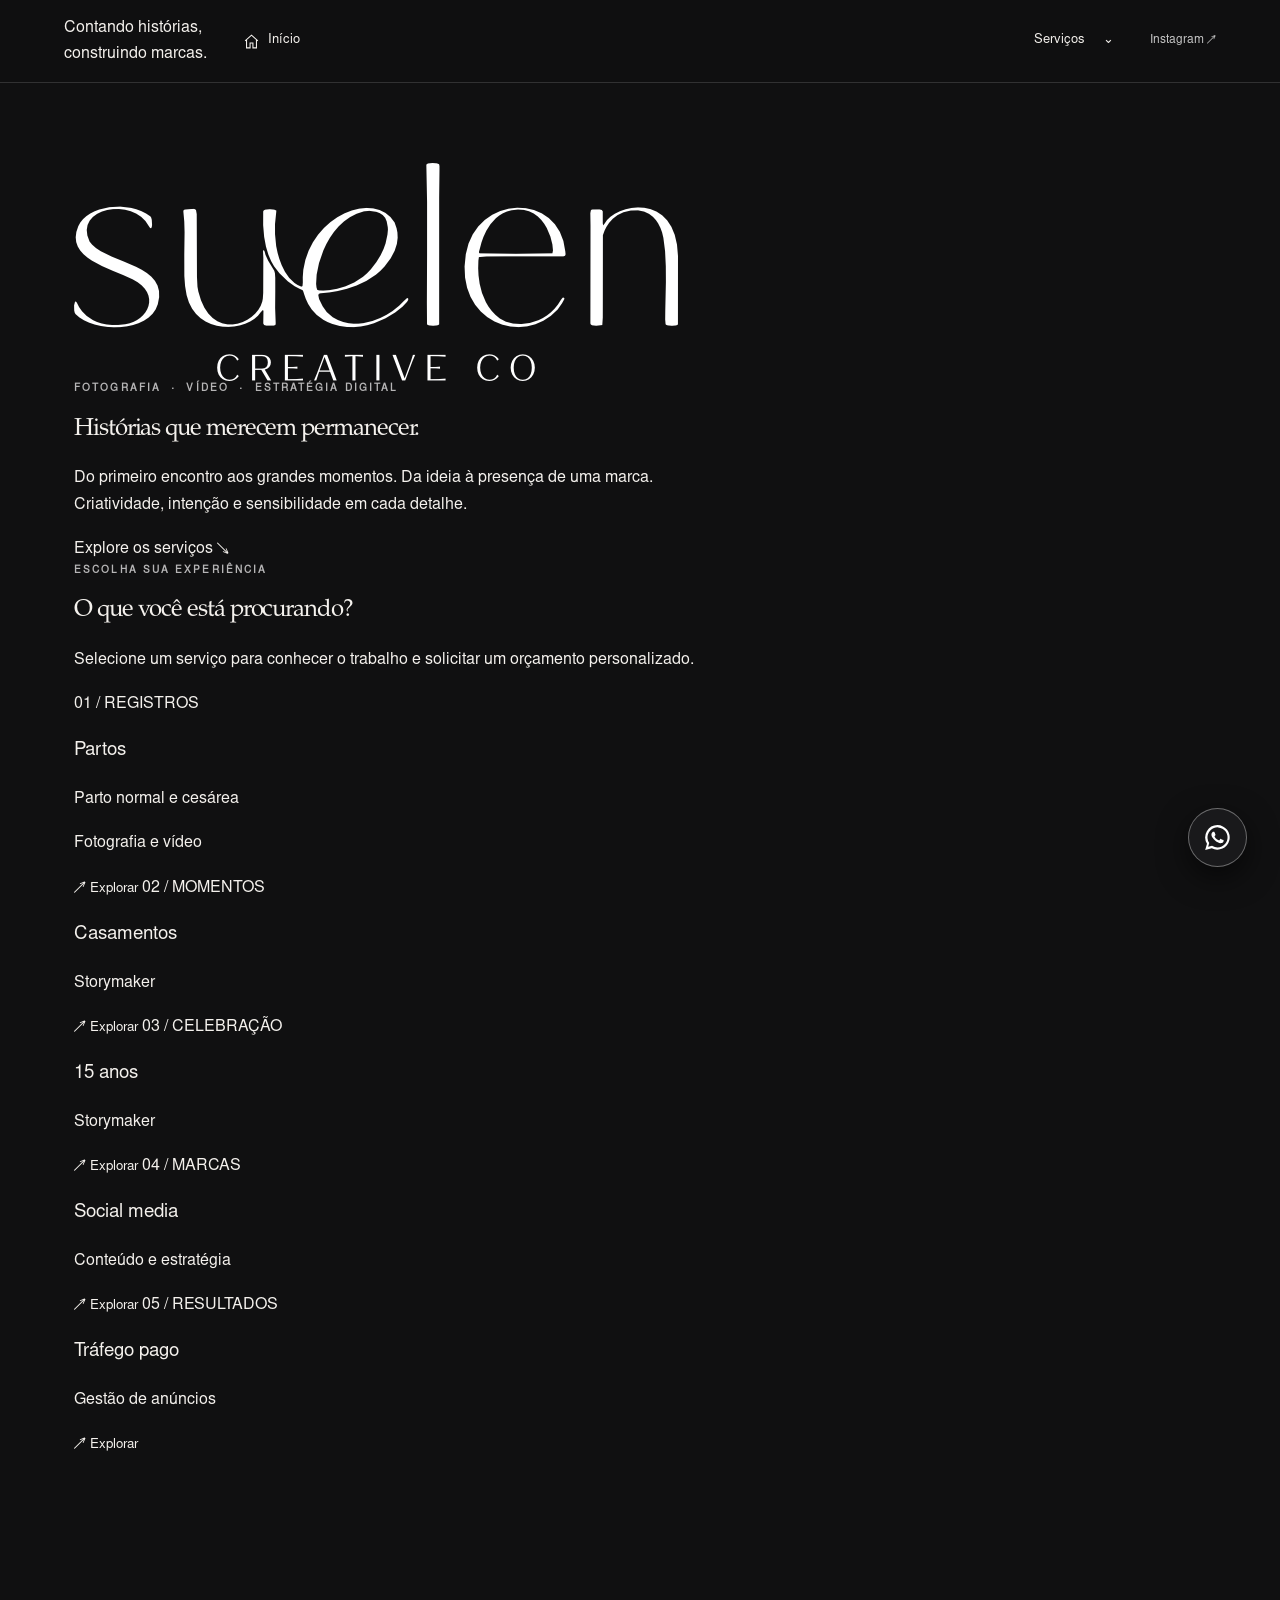
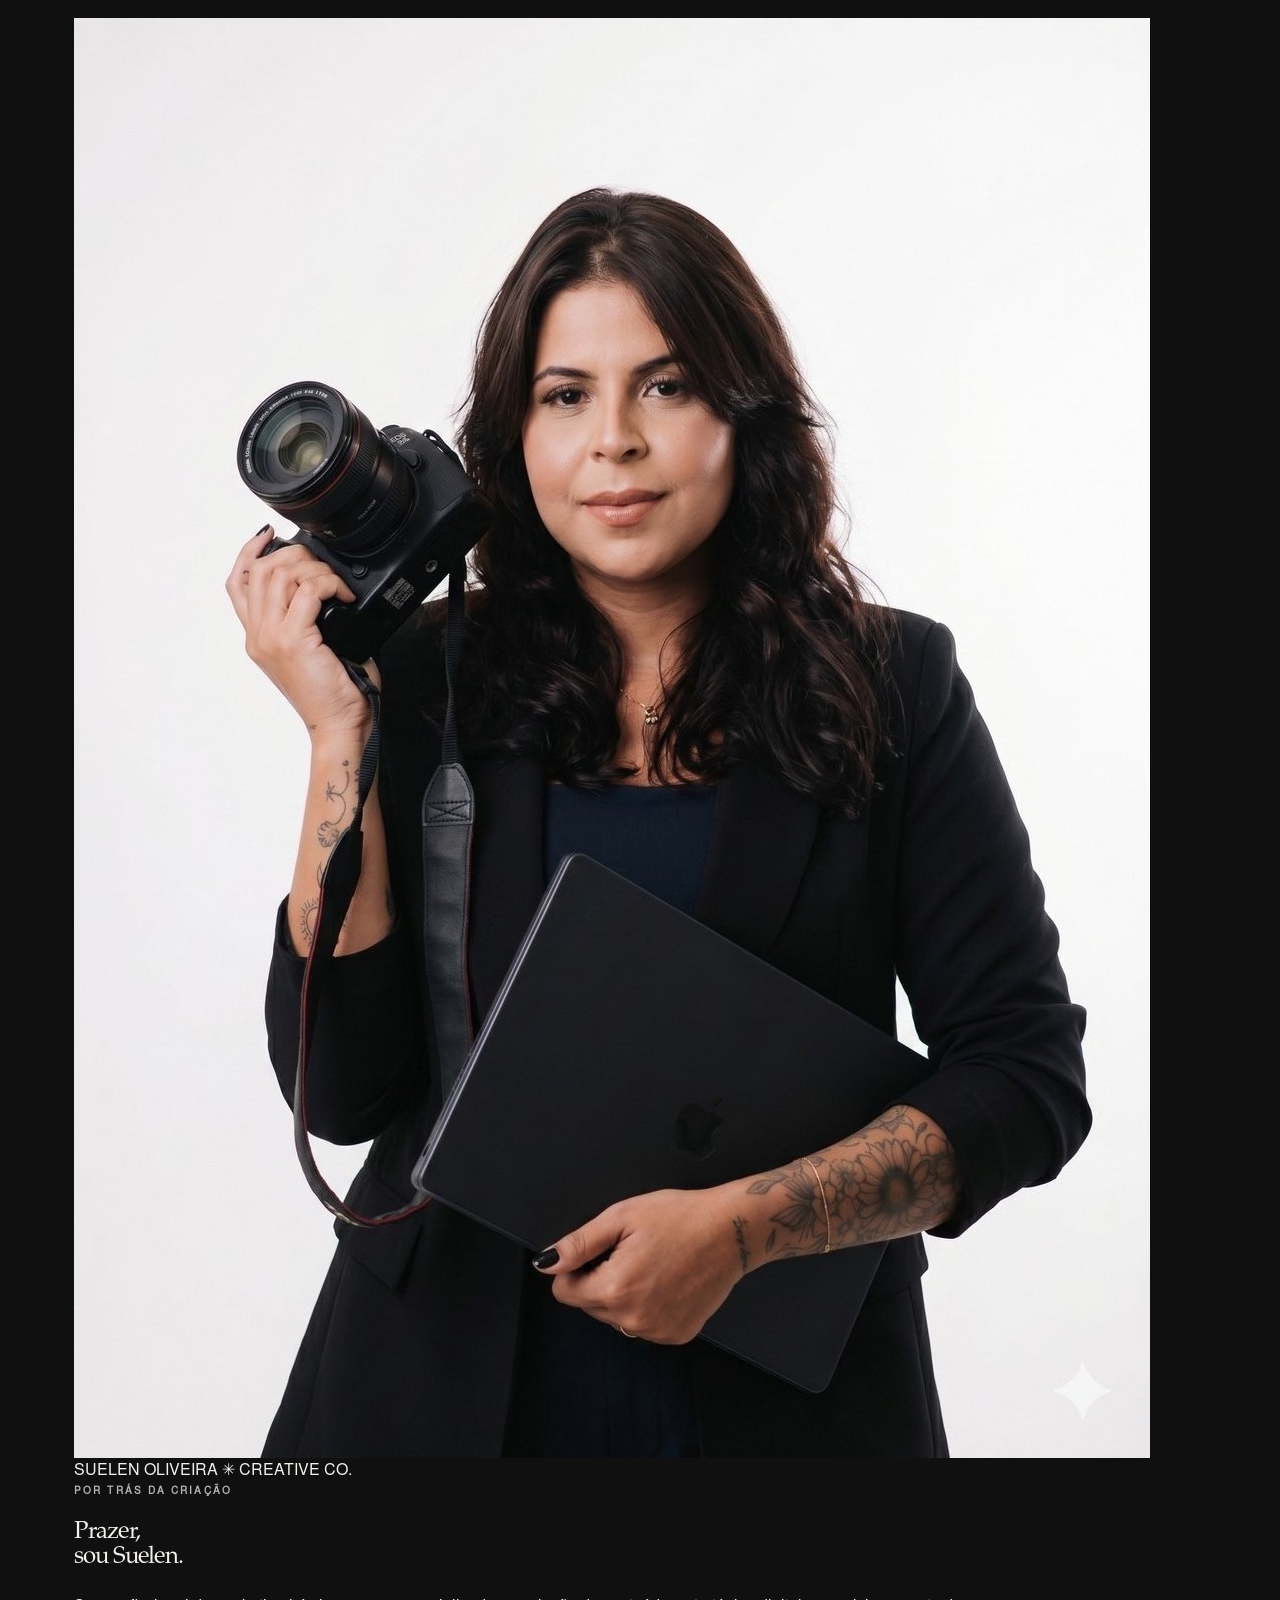
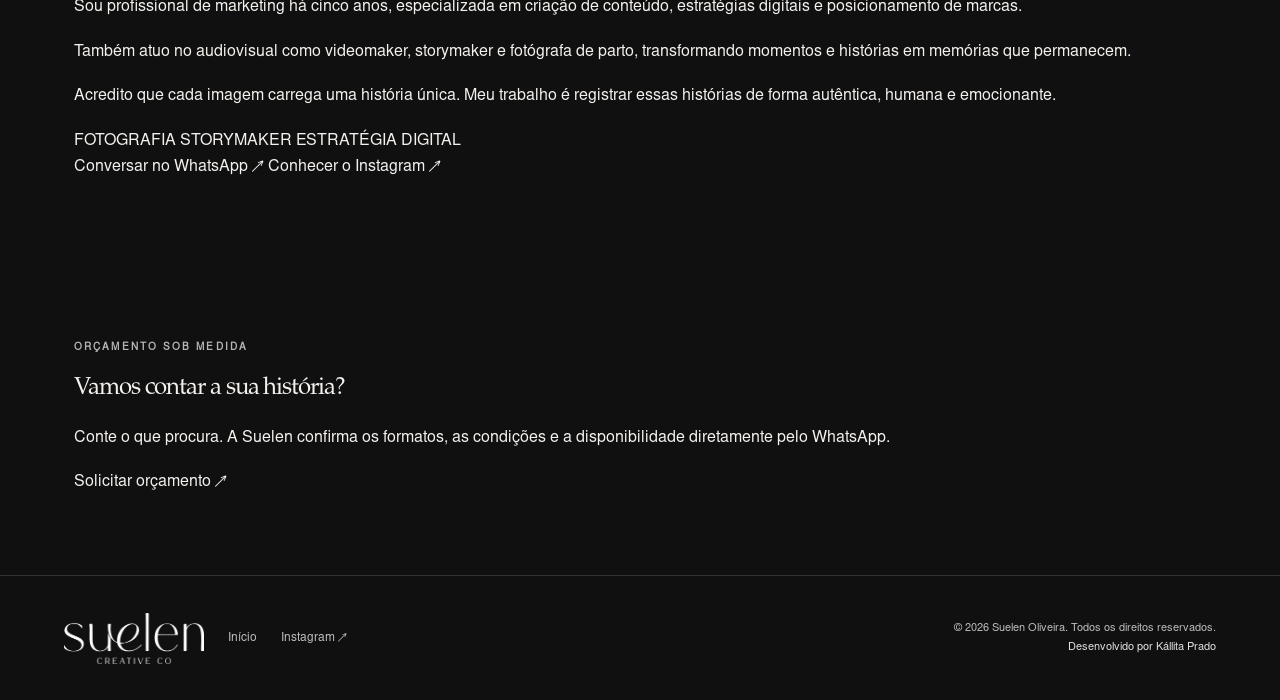
==== commit a848bef0: "Restaura home de 19/10, preserva créditos e WhatsApp flutuante" ====
--- a/index.html
+++ b/index.html
@@ -8,10 +8,10 @@
   <meta content="width=device-width,initial-scale=1" name="viewport"/>
   <meta content="#101011" name="theme-color"/>
   <title>
-   Contando histórias construindo marcas | Suellen Creative Co
+   Contando histórias construindo marcas | Suelen Creative Co
   </title>
-  <meta content="Portfólio de Suelen Oliveira: fotografia e vídeo de parto, storymaker para casamentos e 15 anos, social media e tráfego pago. Solicite uma proposta sob medida." name="description"/>
-  <link href="style.css?v=12" rel="stylesheet"/>
+  <meta content="Suelen Oliveira: fotografia de parto, storymaker e estratégia digital. Conheça os serviços e solicite um orçamento personalizado." name="description"/>
+  <link href="style.css?v=13" rel="stylesheet"/>
  </head>
  <body class="site-home">
   <a class="skip" href="#conteudo">
@@ -20,7 +20,11 @@
   <div aria-hidden="true" class="progress">
   </div>
   <header>
-   <a class="brand fx-brand" aria-label="Página inicial" href="index.html"><img src="assets/logo-branco.png" alt="Suellen Creative Co." width="136" height="60"></a>
+   <a aria-label="Página inicial" class="brand slogan-brand" href="index.html">
+    Contando histórias,
+    <br/>
+    construindo marcas.
+   </a>
    <a class="home-button" href="index.html">
     <svg aria-hidden="true" fill="none" height="17" stroke="currentColor" stroke-width="1.5" viewBox="0 0 24 24" width="17">
      <path d="m3 11 9-8 9 8M5 9v12h5v-7h4v7h5V9">
@@ -78,42 +82,234 @@
     Instagram ↗
    </a>
   </header>
-  <main id="conteudo" class="editorial-main">
-
-<section class="fx-home-hero wrap" aria-labelledby="hero-title">
- <p class="fx-hero-overline reveal">SUELLEN CREATIVE CO.</p>
- <h1 id="hero-title" class="fx-visually-hidden">Suellen Creative Co. — fotografia, storymaker e estratégia digital</h1>
- <div class="fx-logo-stage reveal"><span class="fx-logo-halo" aria-hidden="true"></span><img class="fx-logo-main" src="assets/logo-branco.png" alt="Suellen Creative Co." width="490" height="240"></div>
- <div class="fx-slogan-strip reveal">Contando histórias, construindo marcas.</div>
- <p class="fx-hero-description reveal">Fotografia, storymaker e estratégia digital. Criatividade e sensibilidade para registrar histórias e dar voz às marcas.</p>
- <a class="ed-btn reveal" href="#servicos">Conheça os serviços <span aria-hidden="true">↘</span></a>
- </section>
-<section class="ed-services wrap reveal" id="servicos" aria-labelledby="services-title">
-  <div class="ed-section-heading"><p class="ed-eyebrow">O QUE VOCÊ ESTÁ PROCURANDO?</p><h2 id="services-title">Um olhar para cada <em>história.</em></h2><p>Escolha o serviço que combina com o seu momento ou com a sua marca.</p></div>
-  <div class="fx-services-grid"><a class="fx-service-card reveal" href="parto.html"><span class="fx-card-number">01 / REGISTROS</span><div><h3>Partos</h3><p>Fotografia e vídeo de parto</p></div><span class="fx-card-bottom">Conhecer serviço <b aria-hidden="true">↗</b></span></a>
-<a class="fx-service-card reveal" href="casamento.html"><span class="fx-card-number">02 / HISTÓRIAS</span><div><h3>Casamentos</h3><p>Storymaker para seu grande dia</p></div><span class="fx-card-bottom">Conhecer serviço <b aria-hidden="true">↗</b></span></a>
-<a class="fx-service-card reveal" href="quinze.html"><span class="fx-card-number">03 / MOMENTOS</span><div><h3>15 anos</h3><p>Storymaker para celebrações</p></div><span class="fx-card-bottom">Conhecer serviço <b aria-hidden="true">↗</b></span></a>
-<a class="fx-service-card reveal" href="social.html"><span class="fx-card-number">04 / MARCAS</span><div><h3>Social Media</h3><p>Conteúdo e posicionamento</p></div><span class="fx-card-bottom">Conhecer serviço <b aria-hidden="true">↗</b></span></a>
-<a class="fx-service-card reveal" href="trafego.html"><span class="fx-card-number">05 / ESTRATÉGIA</span><div><h3>Tráfego Pago</h3><p>Planejamento e gestão de anúncios</p></div><span class="fx-card-bottom">Conhecer serviço <b aria-hidden="true">↗</b></span></a></div></section>
-
-<section class="ed-about" id="sobre" aria-labelledby="about-title">
-  <div class="wrap ed-about-inner"><div class="fx-about-art reveal" aria-hidden="true"><span>SUELLEN CREATIVE CO.</span><strong>Histórias que<br>permanecem.</strong><span>FOTOGRAFIA · STORYMAKER · ESTRATÉGIA</span></div>
-    <div class="ed-about-text reveal"><p class="ed-eyebrow">POR TRÁS DA CRIAÇÃO</p><h2 id="about-title">Prazer,<br><em>sou Suelen.</em></h2>
-      <p>Sou profissional de marketing há cinco anos, especializada em criação de conteúdo, estratégias digitais e posicionamento de marcas.</p>
-      <p>Também atuo no audiovisual como videomaker, storymaker e fotógrafa de parto, transformando momentos e histórias em memórias que permanecem.</p>
-      <p>Meu trabalho é registrar histórias de forma autêntica, humana e emocionante, e construir marcas com propósito.</p>
-      <a class="ed-btn" href="https://wa.me/5519999200399?text=Ol%C3%A1%2C%20Suelen!%20Conheci%20seu%20portf%C3%B3lio%20e%20gostaria%20de%20solicitar%20uma%20proposta%20para%20os%20seus%20servi%C3%A7os.%20Podemos%20conversar%3F" target="_blank" rel="noopener noreferrer">Vamos conversar <span aria-hidden="true">↗</span></a>
-    </div>
-  </div>
-</section>
-<section class="ed-contact wrap reveal" id="contato"><p class="ed-eyebrow">PROPOSTAS SOB MEDIDA</p><h2>Vamos criar algo <em>especial juntos?</em></h2>
-<p>Cada história e cada marca têm necessidades diferentes. Conte sua ideia diretamente à Suelen e receba uma proposta de acordo com o que procura.</p><a class="ed-btn" href="https://wa.me/5519999200399?text=Ol%C3%A1%2C%20Suelen!%20Conheci%20seu%20portf%C3%B3lio%20e%20gostaria%20de%20solicitar%20uma%20proposta%20para%20um%20servi%C3%A7o.%20Podemos%20conversar%3F" target="_blank" rel="noopener noreferrer">Solicitar orçamento <span aria-hidden="true">↗</span></a></section>
-<a class="ed-whatsapp-float" href="https://wa.me/5519999200399?text=Ol%C3%A1%2C%20Suelen!%20Conheci%20seu%20portf%C3%B3lio%20e%20gostaria%20de%20solicitar%20uma%20proposta%20para%20um%20servi%C3%A7o.%20Podemos%20conversar%3F" target="_blank" rel="noopener noreferrer" aria-label="Conversar com Suelen pelo WhatsApp" title="Conversar no WhatsApp">
+  <main id="conteudo">
+   <section aria-labelledby="hero-title" class="brand-hero wrap future-hero">
+    <div aria-hidden="true" class="hero-orbit hero-orbit-one">
+    </div>
+    <div aria-hidden="true" class="hero-orbit hero-orbit-two">
+    </div>
+    <div aria-label="Suelen Creative Co" class="logo-aura">
+     <img alt="Suelen Creative Co" class="hero-logo" src="assets/logo-branco.png"/>
+    </div>
+    <div class="hero-intro reveal">
+     <p class="eyebrow hero-kicker">
+      <span class="soft-dot">
+      </span>
+      FOTOGRAFIA  ·  VÍDEO  ·  ESTRATÉGIA DIGITAL
+     </p>
+     <h1 id="hero-title">
+      Histórias que merecem
+      <span>
+       permanecer.
+      </span>
+     </h1>
+     <p>
+      Do primeiro encontro aos grandes momentos. Da ideia à presença de uma marca.
+      <br class="desktop-break"/>
+      Criatividade, intenção e sensibilidade em cada detalhe.
+     </p>
+     <a class="hero-explore" href="#servicos">
+      Explore os serviços
+      <span aria-hidden="true">
+       ↘
+      </span>
+     </a>
+    </div>
+    <section aria-labelledby="services-title" class="quick-services reveal" id="servicos">
+     <div class="services-heading">
+      <div>
+       <p class="eyebrow">
+        ESCOLHA SUA EXPERIÊNCIA
+       </p>
+       <h2 id="services-title">
+        O que você está
+        <span>
+         procurando?
+        </span>
+       </h2>
+      </div>
+      <p>
+       Selecione um serviço para conhecer o trabalho e solicitar um orçamento personalizado.
+      </p>
+     </div>
+     <div class="quick-grid home-five-grid">
+      <a aria-label="Partos: parto normal e cesárea, fotografia e vídeo" class="quick-card reveal spotlight-card" href="parto.html">
+       <span class="card-number">
+        01 / REGISTROS
+       </span>
+       <div>
+        <h3>
+         Partos
+        </h3>
+        <p>
+         Parto normal e cesárea
+        </p>
+        <p class="quick-card-detail">
+         Fotografia e vídeo
+        </p>
+       </div>
+       <span aria-hidden="true" class="click-hint">
+        <span class="card-arrow">
+         ↗
+        </span>
+        <small>
+         Explorar
+        </small>
+       </span>
+      </a>
+      <a class="quick-card reveal spotlight-card" href="casamento.html">
+       <span class="card-number">
+        02 / MOMENTOS
+       </span>
+       <div>
+        <h3>
+         Casamentos
+        </h3>
+        <p>
+         Storymaker
+        </p>
+       </div>
+       <span aria-hidden="true" class="click-hint">
+        <span class="card-arrow">
+         ↗
+        </span>
+        <small>
+         Explorar
+        </small>
+       </span>
+      </a>
+      <a class="quick-card reveal spotlight-card" href="quinze.html">
+       <span class="card-number">
+        03 / CELEBRAÇÃO
+       </span>
+       <div>
+        <h3>
+         15 anos
+        </h3>
+        <p>
+         Storymaker
+        </p>
+       </div>
+       <span aria-hidden="true" class="click-hint">
+        <span class="card-arrow">
+         ↗
+        </span>
+        <small>
+         Explorar
+        </small>
+       </span>
+      </a>
+      <a class="quick-card reveal spotlight-card business-card" href="social.html">
+       <span class="card-number">
+        04 / MARCAS
+       </span>
+       <div>
+        <h3>
+         Social media
+        </h3>
+        <p>
+         Conteúdo e estratégia
+        </p>
+       </div>
+       <span aria-hidden="true" class="click-hint">
+        <span class="card-arrow">
+         ↗
+        </span>
+        <small>
+         Explorar
+        </small>
+       </span>
+      </a>
+      <a class="quick-card reveal spotlight-card business-card" href="trafego.html">
+       <span class="card-number">
+        05 / RESULTADOS
+       </span>
+       <div>
+        <h3>
+         Tráfego pago
+        </h3>
+        <p>
+         Gestão de anúncios
+        </p>
+       </div>
+       <span aria-hidden="true" class="click-hint">
+        <span class="card-arrow">
+         ↗
+        </span>
+        <small>
+         Explorar
+        </small>
+       </span>
+      </a>
+     </div>
+    </section>
+   </section>
+   <section aria-labelledby="about-title" class="about-white soft-about about-future" id="sobre">
+    <div class="about wrap">
+     <div class="about-image about-portrait-frame reveal">
+      <img alt="Retrato de Suelen Oliveira" loading="lazy" src="assets/birth-1.jpg"/>
+      <span class="portrait-caption">
+       SUELEN OLIVEIRA
+       <span aria-hidden="true">
+        ✳
+       </span>
+       CREATIVE CO.
+      </span>
+     </div>
+     <div class="about-copy reveal">
+      <p class="eyebrow">
+       POR TRÁS DA CRIAÇÃO
+      </p>
+      <h2 id="about-title">
+       Prazer,
+       <br/>
+       <span>
+        sou Suelen.
+       </span>
+      </h2>
+      <div aria-hidden="true" class="about-accent">
+      </div>
+      <p>
+       Sou profissional de marketing há cinco anos, especializada em criação de conteúdo, estratégias digitais e posicionamento de marcas.
+      </p>
+      <p>
+       Também atuo no audiovisual como videomaker, storymaker e fotógrafa de parto, transformando momentos e histórias em memórias que permanecem.
+      </p>
+      <p>
+       Acredito que cada imagem carrega uma história única. Meu trabalho é registrar essas histórias de forma autêntica, humana e emocionante.
+      </p>
+      <div aria-label="Áreas de atuação" class="about-skills">
+       <span>
+        FOTOGRAFIA
+       </span>
+       <span>
+        STORYMAKER
+       </span>
+       <span>
+        ESTRATÉGIA DIGITAL
+       </span>
+      </div>
+      <div class="contact-actions">
+       <a class="button light" href="https://wa.me/5519999200399?text=Ol%C3%A1%2C%20Suelen%21%20Gostaria%20de%20saber%20mais%20sobre%20seus%20servi%C3%A7os." rel="noopener noreferrer" target="_blank">
+        Conversar no WhatsApp
+        <span aria-hidden="true">
+         ↗
+        </span>
+       </a>
+       <a class="button outline" href="https://www.instagram.com/_asuoliveira/" rel="noopener noreferrer" target="_blank">
+        Conhecer o Instagram ↗
+       </a>
+      </div>
+     </div>
+    </div>
+   </section>
+   <section class="contact wrap reveal" id="contato"><p class="eyebrow">ORÇAMENTO SOB MEDIDA</p><h2>Vamos contar a sua história?</h2><p class="proposal-note">Conte o que procura. A Suelen confirma os formatos, as condições e a disponibilidade diretamente pelo WhatsApp.</p><div class="contact-actions"><a class="button light" href="https://wa.me/5519999200399?text=Ol%C3%A1%2C%20Suelen!%20Gostaria%20de%20solicitar%20um%20or%C3%A7amento%20para%20os%20seus%20servi%C3%A7os.%20Podemos%20conversar%3F" target="_blank" rel="noopener noreferrer">Solicitar orçamento <span aria-hidden="true">↗</span></a></div></section>
+  <a class="ed-whatsapp-float" href="https://wa.me/5519999200399?text=Ol%C3%A1%2C%20Suelen!%20Conheci%20seu%20portf%C3%B3lio%20e%20gostaria%20de%20solicitar%20uma%20proposta%20para%20um%20servi%C3%A7o.%20Podemos%20conversar%3F" target="_blank" rel="noopener noreferrer" aria-label="Conversar com Suelen pelo WhatsApp" title="Conversar no WhatsApp">
   <svg xmlns="http://www.w3.org/2000/svg" viewBox="0 0 32 32" fill="currentColor" aria-hidden="true" focusable="false"><path d="M16.02 3.2a12.68 12.68 0 0 0-10.86 19.2L3.3 29l6.81-1.79A12.7 12.7 0 1 0 16.02 3.2Zm0 23.02a10.3 10.3 0 0 1-5.24-1.43l-.38-.23-4.04 1.06 1.08-3.94-.25-.4a10.34 10.34 0 1 1 8.83 4.94Zm5.65-7.72c-.31-.16-1.83-.9-2.12-1.01-.28-.1-.49-.16-.7.16-.2.31-.8 1.01-.98 1.22-.18.2-.36.23-.67.08-.31-.16-1.31-.49-2.5-1.55-.92-.82-1.54-1.83-1.72-2.14-.18-.32-.02-.49.14-.65.14-.14.31-.36.47-.55.16-.18.21-.31.31-.52.11-.21.05-.39-.02-.55-.08-.16-.7-1.69-.96-2.31-.25-.6-.5-.52-.7-.53h-.59c-.2 0-.54.08-.82.39s-1.08 1.06-1.08 2.57 1.11 2.98 1.27 3.19c.15.21 2.18 3.33 5.27 4.67.74.32 1.32.51 1.77.65.74.24 1.42.21 1.96.13.6-.09 1.83-.75 2.09-1.48.26-.73.26-1.36.18-1.48-.08-.13-.28-.21-.59-.37Z"/></svg>
 </a>
 </main>
-<footer>
-   <img alt="Suellen Creative Co" src="assets/logo-branco.png" width="150"/>
+  <footer>
+   <img alt="Suelen Creative Co" src="assets/logo-branco.png" width="150"/>
    <a href="index.html">
     Início
    </a>
@@ -130,7 +326,7 @@
    </div>
   </footer>
   
-  <script defer="" src="app.js?v=12">
+  <script defer="" src="app.js?v=13">
   </script>
  </body>
 </html>
--- a/style.css
+++ b/style.css
@@ -1,3285 +1,192 @@
-@font-face {
-  font-family:Studio;
-  src:url('assets/sans.woff') format('woff');
-  font-display:swap
+@font-face{font-family:Studio;src:url('assets/sans.woff') format('woff');font-display:swap}
+@font-face{font-family:Editorial;src:url('assets/editorial.woff') format('woff');font-display:swap}
+@font-face{font-family:Signature;src:url('assets/signature.woff') format('woff');font-display:swap}
+:root{--bg:#101011;--text:#f4f1ed;--muted:#b6b5b6;--border:#ffffff24}
+*{box-sizing:border-box}
+html{scroll-behavior:smooth;scroll-padding-top:110px}
+body{margin:0;background:#101011;color:var(--text);font:16px/1.65 Studio,Arial,sans-serif}
+img{max-width:100%;display:block}
+a{color:inherit;text-decoration:none}
+button,summary,a{touch-action:manipulation}
+button{font:inherit;cursor:pointer}
+p{margin:0 0 18px}
+h1,h2,h3{font-weight:400}
+h1,h2{font-family:Editorial,Georgia,serif;line-height:1.08;letter-spacing:-.045em;margin:0 0 22px}
+em{font-family:Signature,cursive;font-size:1.15em;font-style:normal;color:#d5d3d5;letter-spacing:0}
+.wrap{max-width:1260px;margin:auto;padding:80px 5%}
+[hidden]{display:none!important}
+:focus-visible{outline:2px solid #eee;outline-offset:4px}
+.fx-visually-hidden{position:absolute;width:1px;height:1px;padding:0;margin:-1px;overflow:hidden;clip:rect(0,0,0,0);white-space:nowrap;border:0}
+.skip{position:fixed;top:-100px;left:12px;background:#fff;color:#151515;padding:10px 15px;z-index:200}
+.skip:focus{top:12px}
+.progress{position:fixed;left:0;top:0;width:0;height:2px;background:#ededed;z-index:100}
+header{height:83px;display:flex;align-items:center;gap:clamp(14px,2.8vw,40px);padding:10px 5%;border-bottom:1px solid var(--border);background:#101011f2;position:sticky;top:0;z-index:80;backdrop-filter:blur(22px)}
+.fx-brand{display:flex;align-items:center;flex:0 0 auto;min-width:0}
+.fx-brand img{height:60px;width:140px;object-fit:contain;filter:drop-shadow(0 0 2px #ffffff30);transition:filter .25s}
+.fx-brand:hover img{filter:drop-shadow(0 0 8px #ffffff65)}
+.home-button{display:flex;align-items:center;gap:8px;font-size:13px;white-space:nowrap}
+.home-button svg{flex:none}
+.service-menu{position:relative;margin-left:auto}
+.service-menu summary{display:flex;align-items:center;gap:18px;font-size:13px;cursor:pointer;list-style:none;padding:10px 0;white-space:nowrap}
+.service-menu summary::-webkit-details-marker{display:none}
+.service-menu nav{position:absolute;top:calc(100% + 1px);right:-45px;width:245px;padding:9px;background:#222226;border:1px solid #ffffff3a;box-shadow:0 24px 55px #0009;border-radius:9px;z-index:90}
+.service-menu nav a{display:flex;justify-content:space-between;align-items:center;padding:12px;color:#eee;font-size:13px;border-radius:4px;gap:10px}
+.service-menu nav a:hover,.service-menu nav a[aria-current]{background:#ffffff1a}
+.header-instagram{color:#c5c5c5;font-size:12px;white-space:nowrap}
+.header-instagram:hover,.home-button:hover{color:#fff}
+.ed-eyebrow,.eyebrow{letter-spacing:.21em;font-size:10px;color:var(--muted);text-transform:uppercase;font-weight:600;margin:0 0 20px}
+.editorial-main{overflow:clip}
+.editorial-main em{font-style:normal}
+.ed-btn{display:inline-flex;align-items:center;justify-content:center;gap:24px;padding:14px 23px;border:1px solid #f4f1ed;background:#f4f1ed;color:#151516;font-size:12px;font-weight:700;letter-spacing:.025em;transition:transform .24s,background .24s}
+.ed-btn:hover{transform:translateY(-3px);background:#ddd}
+.fx-home-hero{position:relative;display:flex;flex-direction:column;align-items:center;justify-content:center;text-align:center;isolation:isolate;min-height:640px;padding-top:85px;padding-bottom:98px;background:radial-gradient(ellipse at 50% 35%,#39393d70,transparent 64%)}
+.fx-hero-overline{margin-bottom:3px;letter-spacing:.35em;font-size:10px;color:#b9b9bb}
+.fx-logo-stage{position:relative;--glow-x:50%;--glow-y:50%;width:min(610px,100%);min-height:280px;display:grid;place-items:center;isolation:isolate;cursor:default}
+.fx-logo-stage:before{content:"";position:absolute;inset:3% 0;background:radial-gradient(ellipse 190px 155px at var(--glow-x) var(--glow-y),#ffffff44 0,#ffffff21 26%,#ffffff08 50%,transparent 80%);filter:blur(25px);opacity:.76;transition:opacity .35s;z-index:-1;pointer-events:none}
+.fx-logo-stage:hover:before,.fx-logo-stage:active:before{opacity:1}
+.fx-logo-halo{position:absolute;inset:12%;border-radius:50%;border:1px solid #ffffff12;box-shadow:0 0 70px #ffffff08;pointer-events:none}
+.fx-logo-main{width:min(480px,90%);height:auto;max-height:250px;object-fit:contain;filter:drop-shadow(0 0 14px #ffffff20);transition:transform .35s,filter .35s}
+.fx-logo-stage:hover .fx-logo-main{transform:scale(1.025);filter:drop-shadow(0 0 25px #ffffff4d)}
+.fx-slogan-strip{width:min(740px,100%);margin:10px auto 25px;padding:13px 22px;background:linear-gradient(90deg,transparent,#dedede28 18%,#d0d0d03b 50%,#dedede28 82%,transparent);border-top:1px solid #ffffff25;border-bottom:1px solid #ffffff25;font-family:Editorial,Georgia,serif;font-size:clamp(17px,2.25vw,27px);letter-spacing:-.025em}
+.fx-hero-description{max-width:590px;font-size:14px;color:var(--muted);line-height:1.9;margin:0 0 28px}
+.ed-services{padding-top:65px;padding-bottom:110px}
+.ed-section-heading{max-width:750px;margin:0 auto 42px}
+.ed-section-heading h2,.ed-offer h2{font-size:clamp(36px,4vw,59px)}
+.ed-section-heading p:last-child{font-size:14px;color:var(--muted);line-height:1.8;margin:0}
+.fx-services-grid{display:grid;grid-template-columns:repeat(6,minmax(0,1fr));gap:16px}
+.fx-service-card{grid-column:span 2;display:flex;flex-direction:column;justify-content:space-between;position:relative;min-height:235px;padding:28px 26px;overflow:hidden;isolation:isolate;background:linear-gradient(125deg,#45454b,#28282d 55%,#19191e);border:1px solid #ffffff35;color:var(--text);box-shadow:inset 0 1px #ffffff24,0 15px 35px #0003;transition:transform .3s,border-color .3s,box-shadow .3s}
+.fx-service-card:before{content:"";position:absolute;inset:0;z-index:-1;background:radial-gradient(ellipse 250px 210px at var(--spot-x,30%) var(--spot-y,20%),#ffffff30,transparent 75%);opacity:.7;transition:opacity .3s}
+.fx-service-card:hover,.fx-service-card:focus-visible{transform:translateY(-6px);border-color:#ffffffa1;box-shadow:inset 0 1px #ffffff35,0 20px 42px #0006}
+.fx-service-card:hover:before{opacity:1}
+.fx-service-card:nth-child(4){grid-column:2/span 2}
+.fx-service-card:nth-child(5){grid-column:4/span 2}
+.fx-card-number,.fx-card-bottom{font-size:10px;letter-spacing:.16em;color:#d3d3d5}
+.fx-service-card h3{font-family:Editorial,Georgia,serif;font-size:clamp(25px,3vw,39px);line-height:1.15;letter-spacing:-.04em;margin:25px 0 4px}
+.fx-service-card p{font-size:12px;line-height:1.5;color:#c4c4c7;margin:0}
+.fx-card-bottom{display:flex;justify-content:space-between;align-items:center;letter-spacing:.03em;margin-top:22px}
+.fx-card-bottom b{font-size:20px;font-weight:400;color:#fff}
+.ed-about{background:#f8f8f8;color:#18181a}
+.ed-about-inner{display:grid;grid-template-columns:1fr 1.15fr;gap:clamp(35px,6vw,95px);align-items:center;padding-top:100px;padding-bottom:100px}
+.fx-about-art{min-height:450px;display:flex;flex-direction:column;justify-content:space-between;padding:48px;background:linear-gradient(135deg,#323236,#18181a 65%,#424247);color:#fff;border:1px solid #ffffff33}
+.fx-about-art span{font-size:10px;letter-spacing:.21em;color:#ddd}
+.fx-about-art strong{font-family:Editorial,Georgia,serif;font-weight:400;font-size:clamp(35px,4vw,60px);line-height:1.09;letter-spacing:-.06em}
+.ed-about-text .ed-eyebrow{color:#666}
+.ed-about-text h2{font-size:clamp(40px,4.5vw,65px)}
+.ed-about-text h2 em{color:#5c5c60}
+.ed-about-text>p:not(.ed-eyebrow){font-size:14px;line-height:1.88;color:#515151;max-width:540px}
+.ed-about .ed-btn{background:#171719;color:#fff;border-color:#171719;margin-top:17px}
+.ed-about .ed-btn:hover{background:#3c3c42}
+.ed-contact{text-align:center;padding-top:110px;padding-bottom:130px;max-width:900px}
+.ed-contact h2{font-size:clamp(36px,5vw,68px)}
+.ed-contact>p:not(.ed-eyebrow){font-size:15px;line-height:1.85;color:var(--muted);max-width:610px;margin:0 auto 29px}
+.ed-whatsapp-float{position:fixed;right:clamp(17px,3vw,33px);bottom:clamp(17px,3vw,33px);z-index:95;width:59px;height:59px;border:1px solid #ffffff5b;background:#19191b;color:#fff;display:flex;align-items:center;justify-content:center;border-radius:50%;box-shadow:0 10px 30px #0009;transition:background .2s,transform .2s}
+.ed-whatsapp-float:hover,.ed-whatsapp-float:focus-visible{background:#414146;transform:translateY(-4px)}
+.ed-whatsapp-float svg{width:31px;height:31px}
+.ed-service-hero{display:grid;grid-template-columns:1fr 1fr;align-items:center;gap:clamp(28px,5vw,78px);padding-top:75px;padding-bottom:83px}
+.ed-service-copy{max-width:670px}
+.ed-back{display:inline-block;margin-bottom:62px;font-size:12px;color:var(--muted)}
+.ed-back:hover{text-decoration:underline}
+.ed-service-hero h1{font-size:clamp(40px,5.4vw,75px)}
+.ed-lead{font-size:clamp(14px,1.3vw,18px);color:var(--muted);line-height:1.85;margin-bottom:32px}
+.ed-service-image{height:clamp(430px,45vw,640px);position:relative;overflow:hidden}
+.ed-service-image img{width:100%;height:100%;object-fit:cover}
+.ed-service-image>span{position:absolute;bottom:17px;left:20px;font-size:10px;letter-spacing:.15em;text-shadow:0 1px 5px #000}
+.ed-abstract{min-height:430px;display:flex;flex-direction:column;justify-content:space-between;padding:clamp(32px,4vw,59px);background:linear-gradient(145deg,#39393c,#18181b 70%);border:1px solid #ffffff31}
+.ed-abstract span{font-size:10px;letter-spacing:.2em;color:#bababc}
+.ed-abstract strong{font-family:Editorial,Georgia,serif;font-weight:400;font-size:clamp(38px,4.7vw,69px);line-height:1.1;letter-spacing:-.06em}
+.ed-offer{border-top:1px solid var(--border);padding-top:80px;padding-bottom:86px}
+.ed-options{display:grid;grid-template-columns:repeat(3,minmax(0,1fr));gap:16px}
+.ed-option{padding:31px 27px;background:#ffffff0b;border-top:1px solid #ffffff7a;min-height:240px}
+.ed-option>span{font-size:11px;color:var(--muted)}
+.ed-option h3{font-size:clamp(23px,2.2vw,31px);line-height:1.2;margin:33px 0 12px}
+.ed-option p{font-size:13px;line-height:1.8;color:var(--muted)}
+.ed-note{font-size:13px;line-height:1.8;color:var(--muted);border-left:2px solid #ffffff55;padding-left:17px;margin-top:26px}
+.mini-gallery{padding-top:75px;padding-bottom:90px}
+.mini-gallery h2,.testimonials h2{font-size:clamp(35px,4vw,55px)}
+.gallery{display:flex;gap:15px;margin-top:32px}
+.gallery a{flex:1;min-width:0;position:relative;overflow:hidden;display:block;background:#28282b}
+.gallery img{width:100%;height:clamp(240px,29vw,390px);object-fit:cover;transition:transform .45s}
+.gallery a:hover img{transform:scale(1.06)}
+.gallery a>span{position:absolute;right:10px;bottom:12px;background:#101011b5;padding:6px 9px;font-size:10px}
+.testimonials{border-top:1px solid var(--border);padding-top:72px;padding-bottom:77px}
+.section-top{display:flex;justify-content:space-between;gap:20px;align-items:end;margin-bottom:28px}
+.section-top>p{font-size:12px;color:var(--muted)}
+.review-track{display:grid;grid-auto-flow:column;grid-auto-columns:calc((100% - 32px)/3);gap:16px;overflow-x:auto;overscroll-behavior-inline:contain;scroll-snap-type:x mandatory;scrollbar-width:thin;padding:2px 0 14px}
+.review-card{scroll-snap-align:start;display:flex;flex-direction:column;min-width:0;padding:28px;background:#252528;border:1px solid #ffffff22}
+.review-star{font-size:23px;color:#f1f1f1}
+.review-card blockquote{margin:14px 0 22px;font-size:13px;line-height:1.8;color:#e2e2e2;flex:1}
+.review-card blockquote p{margin:0 0 10px}
+.review-person{display:flex;flex-direction:column;gap:1px;font-size:12px}
+.review-person small{color:var(--muted)}
+.service-tag{color:#bdbdbd;font-size:10px}
+.review-controls{display:flex;justify-content:flex-end;align-items:center;gap:10px;margin-top:18px}
+.review-controls>span{margin-right:auto;font-size:11px;color:var(--muted)}
+.review-controls button{width:38px;height:38px;background:#29292c;color:#fff;border:1px solid #ffffff4b;border-radius:50%}
+.review-controls button:disabled{opacity:.3;cursor:default}
+.lightbox{max-width:min(93vw,1050px);max-height:92vh;background:#151515;padding:18px;border:1px solid #ffffff40;color:#fff}
+.lightbox::backdrop{background:#000c}
+.lightbox img{max-width:100%;max-height:83vh;object-fit:contain}
+.lightbox button{position:absolute;top:10px;right:10px;border:0;border-radius:50%;width:36px;height:36px;background:#fff;color:#111;font-size:24px}
+footer{border-top:1px solid var(--border);display:flex;gap:24px;align-items:center;flex-wrap:wrap;padding:33px 5%;font-size:12px;color:#bdbdbd}
+footer>img{height:58px;width:140px;object-fit:contain}
+footer>a:hover{color:white}
+.footer-credits{margin-left:auto;text-align:right}
+.footer-credits p{margin:0;font-size:11px;line-height:1.8}
+.developer-credit{color:#e1e1e1}
+.reveal.arrived{animation:fx-reveal .85s both}
+@keyframes fx-reveal{from{opacity:.3;transform:translateY(26px)}to{opacity:1;transform:translateY(0)}}
+@media(max-width:950px){
+.fx-services-grid{grid-template-columns:repeat(2,minmax(0,1fr))}
+.fx-service-card,.fx-service-card:nth-child(4),.fx-service-card:nth-child(5){grid-column:auto}
+.fx-service-card:last-child{grid-column:1/-1}
+.ed-about-inner{grid-template-columns:1fr 1fr}
+.ed-service-hero{grid-template-columns:1fr}
+.ed-service-image{height:430px}
+.ed-options{grid-template-columns:1fr}
+.ed-option{min-height:0}
+.review-track{grid-auto-columns:calc((100% - 16px)/2)}
 }
-
-@font-face {
-  font-family:Editorial;
-  src:url('assets/editorial.woff') format('woff');
-  font-display:swap
+@media(max-width:650px){
+.wrap{padding:55px 6%}
+header{height:72px;padding:9px 5%;gap:13px}
+.fx-brand img{width:96px;height:49px}
+.home-button{font-size:11px;gap:4px}
+.home-button svg{width:14px;height:14px}
+.header-instagram{display:none}
+.service-menu summary{font-size:12px;gap:8px}
+.service-menu nav{right:0;width:min(260px,85vw)}
+.fx-home-hero{min-height:510px;padding-top:61px;padding-bottom:63px}
+.fx-hero-overline{font-size:8px}
+.fx-logo-stage{min-height:210px}
+.fx-logo-stage:before{background:radial-gradient(ellipse 135px 120px at var(--glow-x) var(--glow-y),#ffffff3d,transparent 75%)}
+.fx-logo-main{width:min(315px,90%)}
+.fx-slogan-strip{margin:5px auto 20px;padding:12px 10px;font-size:18px}
+.fx-hero-description{font-size:12px}
+.ed-services{padding-top:40px}
+.fx-services-grid{grid-template-columns:1fr;gap:12px}
+.fx-service-card,.fx-service-card:nth-child(4),.fx-service-card:nth-child(5),.fx-service-card:last-child{grid-column:auto}
+.fx-service-card{min-height:179px;padding:21px}
+.fx-service-card h3{font-size:29px;margin:15px 0 5px}
+.ed-about-inner{grid-template-columns:1fr;gap:28px}
+.fx-about-art{min-height:300px;padding:33px}
+.fx-about-art strong{font-size:42px}
+.ed-about-text h2{font-size:43px}
+.ed-contact{padding-bottom:115px}
+.ed-service-hero{padding-top:37px;padding-bottom:45px}
+.ed-back{margin-bottom:37px}
+.ed-service-hero h1{font-size:48px}
+.ed-service-image{height:345px}
+.ed-abstract{min-height:280px}
+.ed-options{gap:13px}
+.ed-option{padding:25px}
+.ed-option h3{margin:19px 0 9px}
+.gallery{overflow-x:auto;scroll-snap-type:x mandatory;gap:12px}
+.gallery a{flex:0 0 78%;scroll-snap-align:start}
+.gallery img{height:280px}
+.review-track{grid-auto-columns:90%}
+.section-top{display:block}
+footer{justify-content:center;text-align:center;gap:18px}
+.footer-credits{width:100%;margin:0;text-align:center}
+.ed-whatsapp-float{width:55px;height:55px;right:17px;bottom:17px}
 }
-
-@font-face {
-  font-family:Signature;
-  src:url('assets/signature.woff') format('woff');
-  font-display:swap
-}
-
-:root {
-  --bg:#101011;
-  --text:#f4f1ed;
-  --muted:#b6b5b6;
-  --border:#ffffff24
-}
-
-* {
-  box-sizing:border-box
-}
-
-html {
-  scroll-behavior:smooth;
-  scroll-padding-top:150px
-}
-
-body {
-  margin:0;
-  background:radial-gradient(ellipse at 85% 0,#38383b80,transparent 30%),radial-gradient(ellipse at 0 45%,#26262950,transparent 30%),var(--bg);
-  color:var(--text);
-  font:16px/1.65 Studio,Arial,sans-serif
-}
-
-img {
-  display:block;
-  max-width:100%
-}
-
-a {
-  color:inherit;
-  text-decoration:none
-}
-
-button,summary,a {
-  touch-action:manipulation
-}
-
-button {
-  font:inherit;
-  cursor:pointer
-}
-
-p {
-  margin:0 0 18px
-}
-
-h1,h2,h3 {
-  font-weight:400
-}
-
-h1,h2 {
-  font-family:Editorial,Georgia,serif;
-  line-height:1.08;
-  letter-spacing:-1.7px;
-  margin:0 0 24px
-}
-
-h1 {
-  font-size:clamp(44px,4.8vw,76px)
-}
-
-h2 {
-  font-size:clamp(35px,4vw,57px)
-}
-
-h3 {
-  margin:0 0 12px
-}
-
-em {
-  font-family:Signature,cursive;
-  font-style:normal;
-  font-size:1.24em;
-  letter-spacing:0;
-  color:#e1deda
-}
-
-.eyebrow {
-  font-size:9px;
-  letter-spacing:2.1px;
-  color:#bbb;
-  margin-bottom:20px
-}
-
-.wrap {
-  max-width:1240px;
-  margin:auto;
-  padding:80px 50px
-}
-
-header {
-  display:flex;
-  gap:30px;
-  align-items:center;
-  padding:14px 5%;
-  height:84px;
-  position:sticky;
-  top:0;
-  z-index:20;
-  background:#101011d9;
-  backdrop-filter:blur(20px);
-  border-bottom:1px solid var(--border)
-}
-
-.brand img {
-  width:145px;
-  height:56px;
-  object-fit:contain
-}
-
-.service-menu {
-  margin-left:auto;
-  position:relative
-}
-
-.service-menu summary {
-  display:flex;
-  gap:26px;
-  align-items:center;
-  list-style:none;
-  font-size:13px;
-  cursor:pointer
-}
-
-.service-menu summary::-webkit-details-marker {
-  display:none
-}
-
-.service-menu nav {
-  position:absolute;
-  top:40px;
-  left:-15px;
-  width:240px;
-  padding:10px;
-  background:#232325f5;
-  border:1px solid #ffffff35;
-  border-radius:12px;
-  box-shadow:0 20px 60px #0008
-}
-
-.service-menu nav a {
-  display:flex;
-  justify-content:space-between;
-  font-size:13px;
-  padding:12px;
-  border-radius:6px
-}
-
-.service-menu nav a:hover,.service-menu nav a[aria-current] {
-  background:#ffffff14
-}
-
-.header-instagram {
-  font-size:12px;
-  color:#bbb
-}
-
-.header-cta {
-  font-size:12px;
-  padding:10px 17px;
-  border:1px solid #ffffff40;
-  border-radius:7px
-}
-
-.header-cta:hover {
-  background:#ffffff15
-}
-
-.progress {
-  position:fixed;
-  top:0;
-  left:0;
-  height:2px;
-  background:#ddd;
-  z-index:30;
-  width:0
-}
-
-.skip {
-  position:fixed;
-  left:10px;
-  top:-100px;
-  background:#fff;
-  color:#111;
-  padding:12px;
-  z-index:50
-}
-
-.skip:focus {
-  top:10px
-}
-
-.button {
-  display:inline-flex;
-  gap:25px;
-  justify-content:space-between;
-  align-items:center;
-  padding:15px 22px;
-  font-size:12px;
-  border-radius:7px;
-  border:1px solid #ffffff40;
-  transition:transform .25s,background .25s
-}
-
-.button:hover {
-  transform:translateY(-3px)
-}
-
-.light {
-  background:#edeae6;
-  color:#171717;
-  border-color:#edeae6
-}
-
-.light:hover {
-  background:white
-}
-
-.outline:hover {
-  background:#ffffff13
-}
-
-.text-link {
-  display:inline-block;
-  border-bottom:1px solid #ffffff60;
-  font-size:12px;
-  padding:10px 0
-}
-
-.number {
-  font-size:12px;
-  color:#aaa;
-  margin-top:20px
-}
-
-.home-hero {
-  max-width:1440px;
-  margin:auto;
-  display:grid;
-  grid-template-columns:1.1fr 1fr;
-  align-items:center;
-  gap:30px;
-  padding:40px 5% 30px
-}
-
-.hero-copy {
-  position:relative;
-  z-index:2
-}
-
-.hero-copy h1 {
-  font-size:clamp(46px,4.4vw,68px);
-  margin:0 0 20px
-}
-
-.hero-description {
-  font-size:14px;
-  line-height:1.6;
-  max-width:440px;
-  color:#bfbdbf;
-  margin-bottom:24px
-}
-
-.choose {
-  font-size:8px;
-  color:#b3b1b4;
-  letter-spacing:1.8px;
-  margin-bottom:12px
-}
-
-.quick-grid {
-  display:grid;
-  grid-template-columns:1fr 1fr;
-  gap:10px
-}
-
-.quick-card {
-  position:relative;
-  display:flex;
-  align-items:center;
-  gap:12px;
-  padding:15px 16px;
-  border:1px solid #ffffff27;
-  border-radius:12px;
-  min-height:79px;
-  background:linear-gradient(120deg,#ffffff0d,#ffffff03);
-  backdrop-filter:blur(15px);
-  box-shadow:inset 0 1px #ffffff0a;
-  transition:transform .3s,border-color .3s,background .3s
-}
-
-.quick-card:hover {
-  transform:translateY(-4px);
-  border-color:#ffffff70;
-  background:linear-gradient(125deg,#ffffff20,#ffffff08)
-}
-
-.card-index {
-  font-size:9px;
-  color:#888;
-  align-self:start;
-  margin-top:3px
-}
-
-.quick-card h3 {
-  font-size:17px;
-  line-height:1.2;
-  margin:0 0 5px
-}
-
-.quick-card p {
-  font-size:10px;
-  color:#aaa;
-  margin:0
-}
-
-.arrow {
-  margin-left:auto;
-  font-size:23px;
-  color:#ddd;
-  transition:transform .3s
-}
-
-.quick-card:hover .arrow {
-  transform:translate(2px,-2px)
-}
-
-.quiet-link {
-  display:block;
-  color:#aaa;
-  font-size:10px;
-  margin-top:20px
-}
-
-.hero-portrait {
-  height:610px;
-  position:relative;
-  isolation:isolate;
-  overflow:hidden
-}
-
-.hero-portrait>img {
-  width:90%;
-  height:94%;
-  position:absolute;
-  left:5%;
-  top:0;
-  object-fit:cover;
-  object-position:50% 35%;
-  border-radius:42% 42% 3px 3px;
-  mask-image:linear-gradient(#000 74%,transparent 100%);
-  -webkit-mask-image:linear-gradient(#000 74%,transparent 100%)
-}
-
-.portrait-ring {
-  position:absolute;
-  inset:20px 0 50px;
-  border:1px solid #ffffff24;
-  border-radius:50% 50% 10px 10px;
-  transform:rotate(5deg);
-  z-index:-1
-}
-
-.hero-portrait:after {
-  content:'';
-  position:absolute;
-  inset:50% 0 0;
-  background:linear-gradient(transparent,#10101185 70%);
-  pointer-events:none
-}
-
-.signature {
-  position:absolute;
-  left:9%;
-  bottom:110px;
-  font:54px Signature,cursive;
-  color:white;
-  z-index:2;
-  transform:rotate(-5deg);
-  text-shadow:0 3px 20px #0008
-}
-
-.portrait-note {
-  position:absolute;
-  right:10px;
-  bottom:22px;
-  padding:18px 22px;
-  z-index:3;
-  background:linear-gradient(120deg,#3339,#1a1a1ae0);
-  border:1px solid #ffffff35;
-  backdrop-filter:blur(15px);
-  border-radius:12px
-}
-
-.portrait-note span {
-  font-size:7px;
-  letter-spacing:1.6px;
-  color:#ccc
-}
-
-.portrait-note p {
-  font:20px/1.3 Editorial;
-  margin:8px 0 0
-}
-
-.intro-strip {
-  display:flex;
-  align-items:start;
-  gap:80px;
-  border-block:1px solid #ffffff13;
-  padding-block:38px
-}
-
-.intro-strip .eyebrow {
-  min-width:210px;
-  margin-top:8px
-}
-
-.intro-strip>p:last-child {
-  font:25px/1.4 Editorial;
-  max-width:700px;
-  margin:0
-}
-
-.intro-strip em {
-  font-size:1.3em
-}
-
-.section-top {
-  display:flex;
-  justify-content:space-between;
-  align-items:end;
-  gap:30px
-}
-
-.section-top>p {
-  font-size:12px;
-  color:#999;
-  margin-bottom:30px
-}
-
-.quote-stage {
-  margin-top:25px
-}
-
-.quote-slide {
-  display:grid;
-  grid-template-columns:.75fr 1.4fr;
-  gap:65px;
-  align-items:center;
-  padding:10px 0 25px
-}
-
-.quote-slide+.quote-slide {
-  border-top:1px solid var(--border);
-  padding-top:35px
-}
-
-.quote-photo {
-  height:310px;
-  position:relative
-}
-
-.quote-photo img {
-  height:100%;
-  width:100%;
-  object-fit:cover;
-  border-radius:120px 120px 8px 8px
-}
-
-.quote-photo span {
-  position:absolute;
-  bottom:0;
-  left:0;
-  right:0;
-  text-align:center;
-  background:#0008;
-  padding:10px;
-  font-size:7px;
-  letter-spacing:1.2px
-}
-
-.quote-copy {
-  position:relative
-}
-
-.quote-mark {
-  font:120px/1 Editorial;
-  color:#ffffff13;
-  position:absolute;
-  top:-45px;
-  left:-25px
-}
-
-.quote-copy blockquote {
-  position:relative;
-  font:clamp(21px,2.2vw,30px)/1.4 Editorial,Georgia;
-  margin:0 0 25px
-}
-
-.quote-person {
-  display:flex;
-  gap:14px;
-  align-items:center
-}
-
-.quote-person .initial {
-  width:40px;
-  height:40px;
-  border-radius:50%;
-  display:grid;
-  place-items:center;
-  background:#ffffff12;
-  border:1px solid #ffffff24;
-  font:22px Editorial
-}
-
-.quote-person p {
-  font-size:13px;
-  margin:0
-}
-
-.quote-person small {
-  display:block;
-  color:#aaa;
-  font-size:10px;
-  margin-top:2px
-}
-
-.quote-controls {
-  display:flex;
-  justify-content:end;
-  align-items:center;
-  gap:10px;
-  margin-top:-12px;
-  position:relative;
-  z-index:1
-}
-
-.quote-controls[hidden] {
-  display:none
-}
-
-.quote-controls button {
-  width:46px;
-  height:46px;
-  background:transparent;
-  border:1px solid #ffffff40;
-  border-radius:50%;
-  color:white;
-  font-size:22px
-}
-
-.quote-controls button:hover {
-  background:#ffffff12
-}
-
-.quote-count {
-  font-size:10px;
-  letter-spacing:2px;
-  color:#aaa;
-  margin-right:20px
-}
-
-.quote-slide[hidden] {
-  display:none
-}
-
-.quote-slide.is-current {
-  animation:quote-in .45s ease
-}
-
-@keyframes quote-in {
-  from {
-    opacity:.2;
-    transform:translateY(10px)
-  }
-  to {
-    opacity:1;
-    transform:none
-  }
-}
-
-.about {
-  display:grid;
-  grid-template-columns:.8fr 1fr;
-  align-items:center;
-  gap:90px;
-  border-top:1px solid #ffffff13
-}
-
-.about-image img {
-  height:440px;
-  width:100%;
-  object-fit:cover;
-  object-position:top;
-  border-radius:12px
-}
-
-.about p:not(.eyebrow) {
-  font-size:14px;
-  color:#bcbabc
-}
-
-.contact {
-  text-align:center;
-  padding-block:75px;
-  background:radial-gradient(ellipse at center,#3335,transparent 65%)
-}
-
-footer {
-  padding:40px 5%;
-  display:flex;
-  gap:35px;
-  align-items:center;
-  border-top:1px solid #ffffff16;
-  background:#080809;
-  font-size:11px;
-  color:#aaa
-}
-
-footer img {
-  width:135px
-}
-
-footer p {
-  margin:0;
-  flex:1
-}
-
-.service-hero {
-  padding-top:25px;
-  padding-bottom:45px
-}
-
-.back {
-  display:inline-block;
-  color:#aaa;
-  font-size:11px;
-  margin-bottom:30px
-}
-
-.service-intro {
-  display:grid;
-  grid-template-columns:1.1fr 1fr;
-  gap:60px;
-  align-items:center
-}
-
-.service-intro h1 {
-  font-size:clamp(44px,4.5vw,64px)
-}
-
-.service-lead {
-  color:#bbb;
-  font-size:14px
-}
-
-.hero-actions {
-  display:flex;
-  gap:12px;
-  flex-wrap:wrap;
-  margin-top:28px
-}
-
-.hero-actions .button {
-  font-size:11px;
-  padding:13px 17px;
-  gap:14px
-}
-
-.starting {
-  font-size:11px;
-  color:#aaa;
-  margin:20px 0 0
-}
-
-.starting strong {
-  color:#eee;
-  font-weight:400
-}
-
-.service-photo {
-  position:relative;
-  height:410px
-}
-
-.service-photo img {
-  height:100%;
-  width:100%;
-  object-fit:cover;
-  border-radius:100px 12px 12px 12px
-}
-
-.service-photo span {
-  position:absolute;
-  bottom:20px;
-  left:20px;
-  right:20px;
-  padding:14px 20px;
-  background:#15151588;
-  backdrop-filter:blur(10px);
-  border:1px solid #ffffff30;
-  border-radius:8px;
-  font:25px Signature
-}
-
-.page-nav {
-  position:sticky;
-  top:84px;
-  z-index:15;
-  display:flex;
-  justify-content:center;
-  gap:38px;
-  padding:14px 20px;
-  border-block:1px solid #ffffff20;
-  background:#141415e8;
-  backdrop-filter:blur(20px);
-  font-size:11px
-}
-
-.page-nav a {
-  color:#aaa;
-  white-space:nowrap
-}
-
-.page-nav a:hover,.page-nav a.active {
-  color:#fff
-}
-
-.experience {
-  display:grid;
-  grid-template-columns:1fr 1fr;
-  gap:35px 70px
-}
-
-.experience>div>p:not(.eyebrow) {
-  color:#b9b8bb;
-  font-size:14px
-}
-
-.experience h2 {
-  font-size:42px
-}
-
-.steps {
-  grid-column:1/-1;
-  display:grid;
-  grid-template-columns:repeat(3,1fr);
-  gap:40px;
-  margin-top:20px
-}
-
-.steps article {
-  border-top:1px solid var(--border);
-  padding-top:18px
-}
-
-.steps span {
-  font:35px Editorial;
-  color:#777
-}
-
-.steps h3 {
-  font-size:17px;
-  margin-top:16px
-}
-
-.steps p {
-  font-size:13px;
-  color:#aaa
-}
-
-.investment {
-  background:linear-gradient(135deg,#23232699,#101011);
-  border-block:1px solid var(--border)
-}
-
-.plans {
-  display:grid;
-  grid-template-columns:repeat(auto-fit,minmax(255px,1fr));
-  gap:18px;
-  margin-top:35px
-}
-
-.plan {
-  background:linear-gradient(125deg,#ffffff0a,#ffffff02);
-  border:1px solid #ffffff26;
-  border-radius:16px;
-  padding:28px;
-  display:flex;
-  flex-direction:column;
-  box-shadow:inset 0 1px #ffffff09;
-  transition:transform .25s,border-color .25s
-}
-
-.plan:hover {
-  transform:translateY(-4px);
-  border-color:#ffffff60
-}
-
-.plan h3 {
-  font:26px/1.2 Editorial
-}
-
-.price {
-  font:38px/1.2 Editorial;
-  margin:18px 0 8px
-}
-
-.plan-sub {
-  font-size:11px;
-  color:#aaa;
-  min-height:20px
-}
-
-.plan ul {
-  padding:0;
-  list-style:none;
-  flex:1;
-  font-size:12px;
-  color:#bbb
-}
-
-.plan li {
-  padding:9px 0 9px 18px;
-  border-bottom:1px solid #ffffff0a;
-  position:relative;
-  line-height:1.5
-}
-
-.plan li:before {
-  content:'✓';
-  position:absolute;
-  left:0;
-  color:#ddd;
-  font-size:10px
-}
-
-.plan .button {
-  margin-top:20px
-}
-
-.payment {
-  margin-top:30px;
-  border-top:1px solid #ffffff25;
-  display:grid;
-  grid-template-columns:200px 1fr;
-  padding-top:25px;
-  gap:25px
-}
-
-.payment>span {
-  font-size:9px;
-  letter-spacing:1.8px;
-  color:#aaa
-}
-
-.payment p {
-  font-size:13px;
-  color:#bbb;
-  margin:0
-}
-
-.more-plans {
-  border-block:1px solid #ffffff20;
-  margin-top:25px;
-  padding:20px 0
-}
-
-.more-plans summary {
-  display:flex;
-  justify-content:space-between;
-  list-style:none;
-  cursor:pointer;
-  font-size:14px
-}
-
-.more-plans .plans {
-  margin-top:25px
-}
-
-.hours {
-  grid-template-columns:repeat(3,1fr)
-}
-
-.gallery {
-  display:flex;
-  gap:20px;
-  margin-top:35px
-}
-
-.gallery a {
-  flex:1;
-  min-width:0;
-  position:relative;
-  overflow:hidden;
-  border-radius:12px
-}
-
-.gallery img {
-  height:390px;
-  width:100%;
-  object-fit:cover;
-  transition:transform .6s
-}
-
-.gallery a:hover img {
-  transform:scale(1.035)
-}
-
-.gallery span {
-  position:absolute;
-  bottom:12px;
-  right:12px;
-  padding:8px 14px;
-  border:1px solid #ffffff40;
-  border-radius:25px;
-  background:#1119;
-  backdrop-filter:blur(12px);
-  font-size:10px
-}
-
-.faq {
-  display:grid;
-  grid-template-columns:.9fr 1.1fr;
-  gap:60px;
-  border-top:1px solid #ffffff16
-}
-
-.faq details {
-  border-bottom:1px solid #ffffff27;
-  padding:22px 0
-}
-
-.faq summary {
-  display:flex;
-  justify-content:space-between;
-  gap:25px;
-  cursor:pointer;
-  list-style:none;
-  font-size:14px
-}
-
-.faq details p {
-  margin:18px 0 0;
-  color:#aaa;
-  font-size:13px
-}
-
-.faq details[open] summary span {
-  transform:rotate(45deg)
-}
-
-.other-services {
-  padding-block:30px
-}
-
-.other-services>div {
-  display:flex;
-  flex-wrap:wrap;
-  gap:10px
-}
-
-.other-services a {
-  border:1px solid #ffffff25;
-  border-radius:30px;
-  padding:9px 17px;
-  font-size:11px
-}
-
-.other-services a:hover {
-  background:#ffffff12
-}
-
-.lightbox {
-  border:0;
-  background:transparent;
-  max-width:95vw;
-  max-height:95vh;
-  padding:40px
-}
-
-.lightbox::backdrop {
-  background:#000e
-}
-
-.lightbox img {
-  max-height:80vh;
-  margin:auto
-}
-
-.lightbox button {
-  position:absolute;
-  right:0;
-  top:0;
-  width:35px;
-  height:35px;
-  border-radius:50%;
-  border:0;
-  font-size:24px
-}
-
-.reveal.arrived {
-  animation:reveal .75s both
-}
-
-@keyframes reveal {
-  from {
-    opacity:.35;
-    transform:translateY(22px)
-  }
-  to {
-    opacity:1;
-    transform:none
-  }
-}
-
-:focus-visible {
-  outline:2px solid #eee;
-  outline-offset:5px
-}
-
-@media(max-width:1000px) {
-  .home-hero {
-    gap:15px
-  }
-  .hero-portrait {
-    height:580px
-  }
-  .quick-card {
-    padding:14px 11px;
-    gap:9px
-  }
-  .quick-card h3 {
-    font-size:16px
-  }
-  .signature {
-    font-size:44px
-  }
-  .wrap {
-    padding-inline:6%
-  }
-  .quote-slide {
-    gap:35px
-  }
-  .service-intro {
-    gap:30px
-  }
-  .hero-actions {
-    gap:10px
-  }
-}
-
-@media(max-width:760px) {
-  header {
-    height:72px;
-    padding:10px 5%;
-    gap:16px
-  }
-  .brand img {
-    width:115px;
-    height:50px
-  }
-  .header-instagram {
-    display:none
-  }
-  .service-menu summary {
-    font-size:11px;
-    gap:12px
-  }
-  .header-cta {
-    font-size:10px;
-    padding:8px 11px
-  }
-  .service-menu nav {
-    left:auto;
-    right:-50px
-  }
-  .home-hero {
-    position:relative;
-    display:block;
-    padding:32px 6% 35px;
-    overflow:hidden
-  }
-  .hero-copy .eyebrow {
-    max-width:60%;
-    font-size:7px;
-    letter-spacing:1.2px;
-    min-height:25px
-  }
-  .hero-copy h1 {
-    font-size:45px;
-    max-width:65%;
-    line-height:1.05;
-    margin-bottom:15px
-  }
-  .hero-copy h1 em {
-    font-size:1.14em
-  }
-  .hero-description {
-    font-size:11px;
-    line-height:1.6;
-    max-width:60%;
-    margin-bottom:25px;
-    min-height:74px
-  }
-  .hero-portrait {
-    position:absolute;
-    right:-3%;
-    top:25px;
-    width:40%;
-    height:270px;
-    z-index:0
-  }
-  .hero-portrait>img {
-    width:100%;
-    left:0;
-    height:100%;
-    object-position:50% 45%
-  }
-  .portrait-ring {
-    display:none
-  }
-  .signature {
-    font-size:24px;
-    bottom:40px;
-    left:5%
-  }
-  .portrait-note {
-    display:none
-  }
-  .quick-grid {
-    gap:9px
-  }
-  .quick-card {
-    background:linear-gradient(130deg,#303033db,#1b1b1de8);
-    min-height:76px
-  }
-  .quick-card h3 {
-    font-size:15px
-  }
-  .quick-card p {
-    font-size:9px
-  }
-  .choose {
-    font-size:7px;
-    letter-spacing:1.2px
-  }
-  .quiet-link {
-    font-size:9px
-  }
-  .wrap {
-    padding:55px 6%
-  }
-  .intro-strip {
-    display:block;
-    padding-block:30px
-  }
-  .intro-strip .eyebrow {
-    margin-bottom:12px
-  }
-  .intro-strip>p:last-child {
-    font-size:22px
-  }
-  .section-top {
-    display:block
-  }
-  .section-top>p {
-    margin-bottom:20px
-  }
-  .quote-slide {
-    grid-template-columns:1fr;
-    gap:25px
-  }
-  .quote-photo {
-    height:230px;
-    max-width:280px
-  }
-  .quote-photo img {
-    border-radius:80px 80px 8px 8px
-  }
-  .quote-copy blockquote {
-    font-size:24px
-  }
-  .quote-controls {
-    margin-top:0
-  }
-  .about {
-    grid-template-columns:1fr;
-    gap:30px
-  }
-  .about-image img {
-    height:330px;
-    max-width:300px
-  }
-  .about h2 {
-    font-size:41px
-  }
-  .contact h2 {
-    font-size:43px
-  }
-  footer {
-    flex-wrap:wrap;
-    gap:22px;
-    padding-bottom:35px
-  }
-  footer p {
-    flex-basis:45%
-  }
-  .service-hero {
-    padding-top:25px;
-    padding-bottom:30px
-  }
-  .service-intro {
-    grid-template-columns:1fr;
-    gap:25px
-  }
-  .service-intro h1 {
-    font-size:44px
-  }
-  .service-lead {
-    font-size:13px
-  }
-  .service-photo {
-    height:280px
-  }
-  .page-nav {
-    top:72px;
-    gap:24px;
-    justify-content:start;
-    overflow:auto;
-    font-size:10px;
-    padding-inline:6%
-  }
-  .experience {
-    grid-template-columns:1fr;
-    gap:15px
-  }
-  .experience h2 {
-    font-size:38px
-  }
-  .steps {
-    grid-template-columns:1fr;
-    gap:20px
-  }
-  .steps h3 {
-    margin-top:10px
-  }
-  .plans {
-    grid-template-columns:1fr;
-    margin-top:25px
-  }
-  .plan {
-    padding:25px
-  }
-  .hours {
-    grid-template-columns:1fr
-  }
-  .payment {
-    grid-template-columns:1fr;
-    gap:12px
-  }
-  .gallery {
-    gap:12px;
-    overflow:auto
-  }
-  .gallery a {
-    flex:0 0 82%
-  }
-  .gallery img {
-    height:330px
-  }
-  .faq {
-    grid-template-columns:1fr;
-    gap:20px
-  }
-  .faq h2 {
-    font-size:42px
-  }
-  .back {
-    margin-bottom:22px
-  }
-}
-
-@media(prefers-reduced-motion:reduce) {
-  html {
-    scroll-behavior:auto
-  }
-  *,*:before,*:after {
-    animation:none!important;
-    transition:none!important
-  }
-}
-
-/* Revision 4 — clearer hierarchy, source-led copy */
-@font-face {
-  font-family:Modern;
-  src:url('assets/modern.woff') format('woff');
-  font-weight:400;
-  font-display:swap
-}
-
-@font-face {
-  font-family:Modern;
-  src:url('assets/modern-bold.woff') format('woff');
-  font-weight:700;
-  font-display:swap
-}
-
-body {
-  font-family:Modern,Arial,sans-serif;
-  font-size:14px
-}
-
-h1,h2,h3,.price {
-  font-family:Modern,Arial,sans-serif
-}
-
-h1,h2 {
-  font-weight:400;
-  letter-spacing:-1.6px;
-  line-height:1.18
-}
-
-h1 {
-  font-size:clamp(34px,4vw,56px)
-}
-
-h2 {
-  font-size:clamp(26px,3vw,38px)
-}
-
-em {
-  font-family:inherit;
-  font-size:inherit;
-  font-style:normal
-}
-
-.home-button,.back-home {
-  display:inline-flex;
-  align-items:center;
-  gap:9px;
-  border:1px solid #ffffff45;
-  background:#ffffff0a;
-  border-radius:8px;
-  padding:9px 15px;
-  font-size:12px;
-  color:#eee;
-  white-space:nowrap
-}
-
-.home-button {
-  margin-left:auto
-}
-
-.service-menu {
-  margin-left:0
-}
-
-.home-button:hover,.back-home:hover {
-  background:#ffffff20
-}
-
-.brand-hero {
-  text-align:center;
-  padding-top:35px;
-  padding-bottom:55px;
-  max-width:1100px
-}
-
-.hero-logo {
-  width:250px;
-  height:auto;
-  max-height:110px;
-  object-fit:contain;
-  margin:0 auto 20px
-}
-
-.brand-hero h1 {
-  font-size:clamp(28px,3.2vw,44px);
-  letter-spacing:-1.4px;
-  line-height:1.15;
-  margin:0 0 16px
-}
-
-.brand-hero>p {
-  font-size:11px;
-  color:#bcbcbc;
-  line-height:1.8;
-  margin-bottom:28px
-}
-
-.brand-hero>p span {
-  color:#999;
-  font-size:10px
-}
-
-.quick-services h2 {
-  font-size:18px;
-  letter-spacing:-.4px;
-  margin-bottom:18px;
-  text-align:left
-}
-
-.quick-grid {
-  grid-template-columns:repeat(3,1fr);
-  gap:12px
-}
-
-.quick-card {
-  text-align:left;
-  min-height:94px;
-  padding:20px;
-  background:radial-gradient(ellipse at top left,#ffffff15,transparent 80%),linear-gradient(120deg,#252528,#151517);
-  border-color:#ffffff2c
-}
-
-.quick-card h3 {
-  font-weight:700;
-  font-size:16px;
-  letter-spacing:-.4px
-}
-
-.quick-card p {
-  font-size:10px;
-  margin-top:7px
-}
-
-.quick-card:nth-child(1),.quick-card:nth-child(2) {
-  border-color:#ffffff50;
-  background:linear-gradient(125deg,#3c3c40,#202023)
-}
-
-.quick-card:hover {
-  border-color:#ffffff90;
-  background:linear-gradient(130deg,#414146,#232326)
-}
-
-.testimonials {
-  border-top:1px solid #ffffff18;
-  padding-top:60px;
-  padding-bottom:60px
-}
-
-.section-top h2 {
-  margin-bottom:14px
-}
-
-.section-top>p {
-  font-size:11px
-}
-
-.review-track {
-  display:grid;
-  grid-auto-flow:column;
-  grid-auto-columns:calc((100% - 32px)/3);
-  gap:16px;
-  overflow-x:auto;
-  scroll-snap-type:x mandatory;
-  scrollbar-width:thin;
-  scrollbar-color:#555 transparent;
-  padding:10px 1px 18px;
-  align-items:stretch
-}
-
-.review-card {
-  scroll-snap-align:start;
-  display:flex;
-  flex-direction:column;
-  border:1px solid #ffffff25;
-  border-radius:18px;
-  padding:27px;
-  background:radial-gradient(ellipse at 5% 0,#ffffff12,transparent 75%),#19191b;
-  box-shadow:inset 0 1px #ffffff0b;
-  transition:transform .3s,border-color .3s
-}
-
-.review-card:hover {
-  transform:translateY(-4px);
-  border-color:#ffffff65
-}
-
-.review-star {
-  font-size:28px;
-  color:#eee;
-  line-height:1;
-  margin-bottom:20px
-}
-
-.review-card blockquote {
-  font-size:12px;
-  line-height:1.85;
-  color:#d1d0d2;
-  margin:0;
-  flex:1
-}
-
-.review-card blockquote p {
-  margin-bottom:15px
-}
-
-.review-person {
-  border-top:1px solid #ffffff20;
-  margin-top:18px;
-  padding-top:20px
-}
-
-.review-person strong {
-  display:block;
-  font-size:13px
-}
-
-.review-person small {
-  display:block;
-  color:#aaa;
-  font-size:10px;
-  margin-top:5px
-}
-
-.service-tag {
-  display:inline-block;
-  border:1px solid #ffffff24;
-  border-radius:25px;
-  padding:5px 10px;
-  font-size:9px;
-  margin-top:14px;
-  color:#bbb
-}
-
-.review-controls {
-  display:flex;
-  justify-content:end;
-  align-items:center;
-  gap:9px;
-  margin-top:12px
-}
-
-.review-controls[hidden] {
-  display:none
-}
-
-.review-controls>span {
-  color:#888;
-  font-size:10px;
-  margin-right:12px
-}
-
-.review-controls button {
-  width:42px;
-  height:42px;
-  background:transparent;
-  border:1px solid #ffffff40;
-  color:#fff;
-  border-radius:50%;
-  font-size:20px
-}
-
-.review-controls button:disabled {
-  opacity:.3;
-  cursor:default
-}
-
-.about-white {
-  background:#fff;
-  color:#18181a
-}
-
-.about-white .about {
-  border:0;
-  gap:65px;
-  padding-block:65px
-}
-
-.about-white .about-image img {
-  border-radius:0;
-  object-fit:contain;
-  background:#fff;
-  height:440px;
-  mix-blend-mode:multiply
-}
-
-.about-white .eyebrow {
-  color:#666
-}
-
-.about-white .about p:not(.eyebrow) {
-  color:#555;
-  font-size:13px;
-  line-height:1.85
-}
-
-.about-white .light {
-  background:#171719;
-  color:white;
-  border-color:#171719
-}
-
-.about-white .outline {
-  color:#222;
-  border-color:#bbb
-}
-
-.about-white .outline:hover {
-  background:#eee
-}
-
-.contact-actions {
-  display:flex;
-  gap:12px;
-  flex-wrap:wrap;
-  justify-content:center;
-  margin-top:25px
-}
-
-.about .contact-actions {
-  justify-content:start
-}
-
-.contact h2 {
-  font-size:clamp(28px,3.3vw,45px)
-}
-
-.contact .button {
-  font-size:11px
-}
-
-.service-heading {
-  padding-top:28px;
-  padding-bottom:28px
-}
-
-.service-heading .back-home {
-  margin-bottom:28px
-}
-
-.service-title {
-  display:flex;
-  align-items:center;
-  justify-content:space-between;
-  gap:25px
-}
-
-.service-title h1 {
-  margin-bottom:20px;
-  font-size:clamp(30px,3.4vw,48px)
-}
-
-.service-title .eyebrow {
-  font-size:8px;
-  margin-bottom:14px
-}
-
-.service-title>.button {
-  flex-shrink:0;
-  font-size:10px
-}
-
-.service-heading .service-lead {
-  font-size:12px;
-  line-height:1.85;
-  max-width:950px;
-  margin:0
-}
-
-.investment {
-  background:linear-gradient(135deg,#2c2c30,#19191c 65%,#242428)
-}
-
-.investment .wrap {
-  padding-top:35px;
-  padding-bottom:45px
-}
-
-.investment h2 {
-  font-size:28px;
-  margin-bottom:0
-}
-
-.investment .eyebrow {
-  margin-bottom:12px;
-  font-size:8px
-}
-
-.plans {
-  margin-top:25px;
-  align-items:start
-}
-
-.plan {
-  padding:26px;
-  background:linear-gradient(140deg,#53535970,#33333880 50%,#29292c);
-  border:1px solid #ffffff35;
-  box-shadow:inset 0 1px #ffffff12;
-  position:relative
-}
-
-.plan h3 {
-  font-family:Modern,sans-serif;
-  font-size:16px;
-  font-weight:700;
-  line-height:1.45;
-  letter-spacing:-.4px;
-  margin-bottom:10px
-}
-
-.plan-scope {
-  font-size:12px;
-  color:#dedede;
-  line-height:1.7
-}
-
-.plan>ul {
-  font-size:11px;
-  margin-bottom:8px
-}
-
-.price-block {
-  border-top:1px solid #ffffff30;
-  padding-top:20px;
-  margin-top:14px
-}
-
-.price-block>span {
-  font-size:8px;
-  letter-spacing:1.7px;
-  color:#b8b8b8
-}
-
-.price {
-  font-family:Modern,sans-serif;
-  font-size:clamp(30px,3vw,42px);
-  font-weight:700;
-  letter-spacing:-1.7px;
-  margin:9px 0
-}
-
-.plan-sub {
-  font-size:10px;
-  line-height:1.7;
-  min-height:0;
-  margin:0
-}
-
-.plan .button {
-  width:100%;
-  margin-top:18px;
-  font-size:11px;
-  font-weight:700
-}
-
-.coverage {
-  margin-top:20px;
-  border-top:1px solid #ffffff20;
-  padding-top:15px
-}
-
-.coverage summary {
-  cursor:pointer;
-  display:flex;
-  justify-content:space-between;
-  gap:10px;
-  font-size:10px;
-  color:#ccc;
-  list-style:none
-}
-
-.coverage ul {
-  margin-top:15px;
-  font-size:11px
-}
-
-.mini-gallery {
-  padding-block:50px
-}
-
-.mini-gallery h2 {
-  font-size:28px
-}
-
-.mini-gallery .gallery {
-  margin-top:23px;
-  gap:14px
-}
-
-.mini-gallery .gallery img {
-  height:250px
-}
-
-.source-info {
-  display:grid;
-  grid-template-columns:.8fr 1.2fr;
-  gap:70px;
-  padding-block:50px;
-  border-top:1px solid #ffffff20
-}
-
-.source-info h2 {
-  font-size:30px
-}
-
-.source-info details {
-  padding:20px 0;
-  border-bottom:1px solid #ffffff25
-}
-
-.source-info summary {
-  list-style:none;
-  display:flex;
-  justify-content:space-between;
-  cursor:pointer;
-  font-size:13px
-}
-
-.source-info details p,.source-info details li {
-  color:#bbb;
-  font-size:12px;
-  line-height:1.9
-}
-
-.source-info details p {
-  margin:17px 0 0
-}
-
-.source-info details ul {
-  padding-left:17px
-}
-
-.other-services .back-home {
-  margin-bottom:25px
-}
-
-.page-nav {
-  font-size:10px
-}
-
-.number {
-  font-size:11px
-}
-
-.more-plans summary {
-  font-size:12px
-}
-
-@media(max-width:1000px) {
-  .review-track {
-    grid-auto-columns:calc((100% - 16px)/2)
-  }
-  .service-title {
-    align-items:start
-  }
-  .source-info {
-    gap:35px
-  }
-  .plan {
-    padding:22px
-  }
-}
-
-@media(max-width:760px) {
-  header {
-    gap:12px
-  }
-  .brand img {
-    width:98px
-  }
-  .home-button {
-    padding:8px 10px;
-    font-size:11px
-  }
-  .header-cta,.header-instagram {
-    display:none
-  }
-  .service-menu {
-    margin-left:auto
-  }
-  .hero-logo {
-    width:200px;
-    margin-bottom:18px
-  }
-  .brand-hero {
-    padding-top:28px;
-    padding-bottom:35px
-  }
-  .brand-hero h1 {
-    font-size:29px;
-    letter-spacing:-1px
-  }
-  .brand-hero>p {
-    font-size:10px;
-    margin-bottom:25px
-  }
-  .quick-services h2 {
-    font-size:17px
-  }
-  .quick-grid {
-    grid-template-columns:repeat(2,1fr);
-    gap:9px
-  }
-  .quick-card {
-    min-height:85px;
-    padding:16px 12px
-  }
-  .quick-card h3 {
-    font-size:14px
-  }
-  .quick-card p {
-    font-size:9px
-  }
-  .review-track {
-    grid-auto-columns:88%;
-    gap:12px
-  }
-  .review-card {
-    padding:24px
-  }
-  .review-card blockquote {
-    font-size:12px
-  }
-  .testimonials {
-    padding-block:40px
-  }
-  .section-top h2 {
-    font-size:28px
-  }
-  .about-white .about {
-    padding-block:40px;
-    gap:30px
-  }
-  .about-white .about-image img {
-    height:330px;
-    max-width:100%
-  }
-  .about-white .about h2 {
-    font-size:30px
-  }
-  .about .contact-actions {
-    gap:10px
-  }
-  .contact-actions .button {
-    font-size:10px;
-    padding:13px 15px
-  }
-  .service-title {
-    display:block
-  }
-  .service-title h1 {
-    font-size:32px
-  }
-  .service-title>.button {
-    margin-bottom:20px
-  }
-  .service-heading .back-home {
-    margin-bottom:24px
-  }
-  .service-heading .service-lead {
-    font-size:11px
-  }
-  .source-info {
-    grid-template-columns:1fr;
-    gap:8px
-  }
-  .mini-gallery .gallery a {
-    flex:0 0 65%
-  }
-  .mini-gallery .gallery img {
-    height:220px
-  }
-  .price {
-    font-size:38px
-  }
-  .investment h2 {
-    font-size:26px
-  }
-  .investment .wrap {
-    padding-top:30px
-  }
-  .contact h2 {
-    font-size:30px
-  }
-  .source-info h2 {
-    font-size:27px
-  }
-  footer {
-    font-size:10px
-  }
-}
-
-/* Refined scale and motion */
-.slogan-brand {
-  font-size:12px;
-  line-height:1.55;
-  color:#ddd;
-  letter-spacing:.2px;
-  min-width:190px
-}
-
-.brand-hero {
-  padding-top:24px;
-  padding-bottom:40px
-}
-
-.logo-aura {
-  position:relative;
-  width:330px;
-  max-width:85%;
-  height:150px;
-  margin:0 auto 23px;
-  display:grid;
-  place-items:center;
-  isolation:isolate;
-  border-radius:50%;
-  --mx:50%;
-  --my:50%
-}
-
-.logo-aura:before {
-  content:'';
-  position:absolute;
-  inset:-18px;
-  background:radial-gradient(ellipse 100px 65px at var(--mx) var(--my),#ffffff16,transparent 80%);
-  opacity:0;
-  transition:opacity .4s;
-  z-index:-1;
-  pointer-events:none
-}
-
-.logo-aura:hover:before {
-  opacity:1
-}
-
-.logo-aura .hero-logo {
-  width:280px;
-  max-height:125px;
-  height:auto;
-  margin:0;
-  transition:filter .4s,transform .5s
-}
-
-.logo-aura:hover .hero-logo {
-  filter:drop-shadow(0 0 9px #ffffff25);
-  transform:scale(1.012)
-}
-
-.quick-services h2 {
-  font-size:clamp(20px,2.4vw,30px);
-  letter-spacing:-1px;
-  font-weight:400;
-  margin:0 0 23px;
-  text-align:center
-}
-
-.quick-services h2 span {
-  color:#fff;
-  font-weight:700
-}
-
-.quick-card,.quick-card:nth-child(1),.quick-card:nth-child(2) {
-  min-height:100px;
-  background:linear-gradient(125deg,#515157,#343439 50%,#202024);
-  border-color:#ffffff42;
-  padding:22px;
-  box-shadow:inset 0 1px #ffffff20,0 8px 20px #0002
-}
-
-.quick-card:hover,.quick-card:nth-child(1):hover,.quick-card:nth-child(2):hover {
-  background:linear-gradient(125deg,#626268,#414146 50%,#28282d);
-  border-color:#ffffff90;
-  transform:translateY(-4px)
-}
-
-.quick-card h3 {
-  font-size:16px
-}
-
-.quick-card p {
-  color:#c1c1c4
-}
-
-.click-hint {
-  margin-left:auto;
-  display:flex;
-  flex-direction:column;
-  align-items:center;
-  gap:3px;
-  color:#e4e4e6
-}
-
-.click-hint small {
-  font-size:7px;
-  letter-spacing:.5px
-}
-
-.click-hint svg {
-  transition:transform .25s
-}
-
-.quick-card:hover .click-hint svg {
-  transform:translateY(-2px) rotate(-7deg)
-}
-
-.review-track {
-  align-items:start;
-  gap:13px
-}
-
-.review-card {
-  padding:19px 21px;
-  border-radius:12px
-}
-
-.review-star {
-  font-size:21px;
-  margin-bottom:10px
-}
-
-.review-card blockquote {
-  font-size:11px;
-  line-height:1.7
-}
-
-.review-card blockquote p {
-  margin-bottom:10px
-}
-
-.review-person {
-  padding-top:12px;
-  margin-top:7px
-}
-
-.review-person strong {
-  font-size:12px
-}
-
-.review-person small {
-  font-size:9px;
-  margin-top:3px
-}
-
-.service-tag {
-  font-size:8px;
-  margin-top:9px;
-  padding:3px 8px
-}
-
-.testimonials {
-  padding-block:40px
-}
-
-.review-controls {
-  margin-top:5px
-}
-
-.soft-about {
-  background:radial-gradient(ellipse at 78% 48%,#fff 0,#efeff1 42%,#d8d8dd 100%)
-}
-
-.soft-about .about {
-  grid-template-columns:1.45fr .7fr;
-  gap:65px;
-  padding-block:52px;
-  align-items:center
-}
-
-.soft-about .circle-portrait {
-  grid-column:2;
-  grid-row:1;
-  justify-self:end;
-  width:245px;
-  height:245px;
-  border-radius:50%;
-  overflow:hidden;
-  background:#fff;
-  box-shadow:0 16px 50px #00000012;
-  border:6px solid #ffffff70
-}
-
-.soft-about .circle-portrait img {
-  height:100%;
-  width:100%;
-  max-width:none;
-  object-fit:cover;
-  object-position:50% 7%;
-  mix-blend-mode:normal
-}
-
-.soft-about .about>div:not(.circle-portrait) {
-  grid-column:1;
-  grid-row:1
-}
-
-.soft-about .about p:not(.eyebrow) {
-  font-size:12px;
-  line-height:1.8
-}
-
-.soft-about h2 {
-  font-size:28px;
-  margin-bottom:18px
-}
-
-.soft-about .eyebrow {
-  font-size:10px;
-  color:#444
-}
-
-.soft-about .contact-actions {
-  margin-top:20px
-}
-
-.soft-about .button {
-  font-size:10px;
-  padding:12px 16px
-}
-
-.plan {
-  padding:20px;
-  border-radius:12px;
-  background:linear-gradient(130deg,#45454d80,#2b2b3090);
-  transition:transform .3s,box-shadow .3s,border-color .3s
-}
-
-.plan:hover {
-  box-shadow:0 10px 35px #0005,inset 0 1px #ffffff25;
-  transform:translateY(-3px);
-  border-color:#ffffff70
-}
-
-.plan h3 {
-  font-size:14px;
-  margin-bottom:8px
-}
-
-.plan-scope {
-  font-size:11px;
-  line-height:1.6;
-  margin-bottom:7px
-}
-
-.plan>ul {
-  font-size:10px;
-  line-height:1.5;
-  margin-top:6px;
-  margin-bottom:0;
-  flex:initial
-}
-
-.plan li {
-  padding-block:6px
-}
-
-.price-block {
-  padding-top:12px;
-  margin-top:10px
-}
-
-.price {
-  font-size:34px;
-  margin:5px 0
-}
-
-.price-block>span {
-  font-size:7px
-}
-
-.plan-sub {
-  font-size:9px
-}
-
-.plan .button {
-  font-size:10px;
-  padding:11px 14px;
-  margin-top:13px
-}
-
-.coverage {
-  padding-top:11px;
-  margin-top:13px
-}
-
-.coverage summary {
-  font-size:9px
-}
-
-.coverage ul {
-  font-size:10px;
-  margin-bottom:0
-}
-
-.investment .wrap {
-  padding-block:28px
-}
-
-.plans {
-  gap:14px;
-  margin-top:20px
-}
-
-.business-heading {
-  background:radial-gradient(ellipse at 100% 20%,#4c4c5430,transparent 65%)
-}
-
-.domain-note {
-  grid-column:1/-1;
-  background:linear-gradient(120deg,#ffffff0c,#ffffff03);
-  border:1px solid #ffffff20;
-  border-radius:12px;
-  padding:24px;
-  margin-top:5px
-}
-
-.domain-note h3 {
-  font-size:18px
-}
-
-.domain-note p:not(.eyebrow) {
-  font-size:12px;
-  color:#bbb;
-  line-height:1.8
-}
-
-.domain-note p:last-child {
-  margin-bottom:0
-}
-
-.date-request {
-  max-width:670px;
-  margin:24px auto 0;
-  display:flex;
-  align-items:end;
-  justify-content:center;
-  gap:12px;
-  flex-wrap:wrap
-}
-
-.date-request label {
-  font-size:10px;
-  text-align:left;
-  color:#bcbcbc;
-  display:flex;
-  flex-direction:column;
-  gap:6px;
-  flex:1;
-  min-width:165px
-}
-
-.date-request input[type=date],.date-request select {
-  color-scheme:dark;
-  background:#27272a;
-  border:1px solid #ffffff35;
-  border-radius:7px;
-  color:#eee;
-  padding:12px 13px;
-  min-height:44px;
-  width:100%;
-  font:12px Modern,sans-serif
-}
-
-.date-request>p {
-  flex-basis:100%;
-  font-size:9px;
-  color:#999;
-  line-height:1.7;
-  margin:1px 0 0
-}
-
-.date-request button {
-  min-height:44px;
-  font-family:Modern,sans-serif;
-  white-space:nowrap
-}
-
-.contact .contact-actions {
-  margin-top:22px
-}
-
-.contact {
-  padding-block:55px
-}
-
-.reveal.arrived {
-  animation:drop-in .65s both
-}
-
-@keyframes drop-in {
-  from {
-    opacity:.3;
-    transform:translateY(-17px)
-  }
-  to {
-    opacity:1;
-    transform:translateY(0)
-  }
-}
-
-@media(max-width:1000px) {
-  .soft-about .about {
-    gap:35px
-  }
-  .soft-about .circle-portrait {
-    width:215px;
-    height:215px
-  }
-  .slogan-brand {
-    min-width:160px;
-    font-size:10px
-  }
-}
-
-@media(max-width:760px) {
-  .slogan-brand {
-    min-width:0;
-    max-width:145px;
-    font-size:9px;
-    line-height:1.6
-  }
-  .logo-aura {
-    height:120px;
-    margin-bottom:20px;
-    width:270px
-  }
-  .logo-aura .hero-logo {
-    width:235px
-  }
-  .quick-services h2 {
-    font-size:21px;
-    margin-bottom:18px
-  }
-  .quick-card,.quick-card:nth-child(1),.quick-card:nth-child(2) {
-    padding:17px 13px;
-    min-height:90px
-  }
-  .quick-card h3 {
-    font-size:13px
-  }
-  .quick-card p {
-    font-size:8px
-  }
-  .click-hint small {
-    display:none
-  }
-  .click-hint svg {
-    width:20px;
-    height:20px
-  }
-  .soft-about .about {
-    grid-template-columns:1fr 110px;
-    gap:15px;
-    padding-block:35px;
-    align-items:start
-  }
-  .soft-about .circle-portrait {
-    width:110px;
-    height:110px;
-    border-width:3px;
-    margin-top:15px
-  }
-  .soft-about h2 {
-    font-size:22px
-  }
-  .soft-about .about p:not(.eyebrow) {
-    font-size:11px
-  }
-  .soft-about .contact-actions {
-    display:flex;
-    min-width:250px
-  }
-  .soft-about .button {
-    padding:10px 12px;
-    font-size:9px
-  }
-  .review-track {
-    grid-auto-columns:84%;
-    align-items:start
-  }
-  .review-card {
-    padding:18px
-  }
-  .review-card blockquote {
-    font-size:11px
-  }
-  .plan {
-    padding:19px
-  }
-  .price {
-    font-size:33px
-  }
-  .date-request {
-    gap:10px
-  }
-  .date-request button {
-    width:100%;
-    justify-content:center
-  }
-  .date-request label {
-    min-width:130px
-  }
-  .contact {
-    padding-block:40px
-  }
-  .contact h2 {
-    font-size:26px
-  }
-  .domain-note {
-    padding:20px
-  }
-  .domain-note h3 {
-    font-size:16px
-  }
-}
-
-@media(prefers-reduced-motion:reduce) {
-  .reveal.arrived {
-    animation:none
-  }
-  .logo-aura .hero-logo {
-    transition:none
-  }
-  .logo-aura:hover .hero-logo {
-    transform:none
-  }
-}
-
-/* Final polish: one clear date action and a full hero spotlight. */
-.brand-hero {
-  position:relative;
-  isolation:isolate;
-  --mx:50%;
-  --my:30%;
-  padding-top:42px;
-  padding-bottom:58px
-}
-
-.brand-hero:before {
-  content:'';
-  position:absolute;
-  inset:0 -4%;
-  z-index:-1;
-  pointer-events:none;
-  background:radial-gradient(ellipse 380px 300px at var(--mx) var(--my),#ffffff12,transparent 80%);
-  opacity:.55;
-  transition:opacity .4s
-}
-
-.brand-hero:hover:before {
-  opacity:1
-}
-
-.logo-aura {
-  width:440px;
-  height:205px;
-  margin-bottom:38px
-}
-
-.logo-aura:before {
-  display:none
-}
-
-.logo-aura .hero-logo {
-  width:380px;
-  max-height:180px
-}
-
-.quick-services {
-  position:relative
-}
-
-.quick-card.business-card {
-  background:linear-gradient(125deg,#29292e,#17171b 65%,#101013);
-  border-color:#ffffff36
-}
-
-.quick-card.business-card:hover {
-  background:linear-gradient(125deg,#3b3b42,#232328 65%,#18181c);
-  border-color:#ffffff80
-}
-
-.soft-about .circle-portrait {
-  border-color:#171719
-}
-
-.agenda-title {
-  font-size:clamp(26px,3vw,40px);
-  margin-bottom:18px
-}
-
-.copyright {
-  flex-basis:100%;
-  font-size:10px;
-  line-height:1.7;
-  color:#aaa
-}
-
-footer {
-  flex-wrap:wrap
-}
-
-footer .copyright {
-  flex:1 0 100%;
-  margin:0
-}
-
-.featured-plan {
-  border-color:#d0d0d8;
-  background:linear-gradient(145deg,#60606a,#35353d 65%,#27272d);
-  box-shadow:0 12px 36px #0004,inset 0 1px #ffffff50
-}
-
-.featured-plan h3 {
-  font-weight:700
-}
-
-.featured-plan .price {
-  color:#fff
-}
-
-.wedding-plans {
-  align-items:start
-}
-
-.contact .contact-actions:has(a:only-child) {
-  margin-top:16px
-}
-
-a:focus-visible,button:focus-visible,summary:focus-visible {
-  outline:2px solid #aeb7d0;
-  outline-offset:5px
-}
-
-@media(min-width:1001px) {
-  .wedding-plans {
-    padding-top:10px
-  }
-  .wedding-plans .featured-plan {
-    margin-top:-10px;
-    padding-top:30px;
-    padding-bottom:30px
-  }
-}
-
-@media(max-width:760px) {
-  .brand-hero {
-    padding-top:30px;
-    padding-bottom:38px
-  }
-  .brand-hero:before {
-    inset:0;
-    background:radial-gradient(ellipse 260px 320px at var(--mx) var(--my),#ffffff0e,transparent 85%)
-  }
-  .logo-aura {
-    width:330px;
-    max-width:100%;
-    height:165px;
-    margin-bottom:30px
-  }
-  .logo-aura .hero-logo {
-    width:300px;
-    max-width:100%;
-    max-height:155px
-  }
-  .quick-services h2 {
-    line-height:1.35
-  }
-  .copyright {
-    text-align:center
-  }
-  .featured-plan {
-    border-width:2px
-  }
-  .wedding-plans {
-    grid-template-columns:1fr
-  }
-  .date-request input,.date-request select {
-    min-width:0
-  }
-  .date-request label {
-    min-width:0;
-    flex-basis:140px
-  }
-}
-
-@media(prefers-reduced-motion:reduce) {
-  .brand-hero:before {
-    transition:none
-  }
-}
-
-/* ============================================================
-   EXPERIÊNCIA DE PARTO — opções, pagamento e revelação em cascata
-   Mantém as fontes, cores e demais componentes da versão original.
-   ============================================================ */
-[hidden] { display: none !important; }
-.birth-journey .service-heading { padding-bottom: 15px; }
-.birth-selector-wrap { padding-top: 22px; padding-bottom: 55px; }
-.birth-selector-wrap h2 { font-size: clamp(25px, 3vw, 39px); margin-bottom: 25px; }
-.birth-selector { display: grid; grid-template-columns: repeat(2, minmax(0, 1fr)); gap: 15px; }
-.birth-choice { display: flex; flex-direction: column; align-items: flex-start; gap: 8px; padding: 27px; text-align: left; color: #eee; background: linear-gradient(135deg, #333339, #1d1d21); border: 1px solid #ffffff35; border-radius: 16px; transition: transform .3s ease, border-color .3s ease, background .3s ease; }
-.birth-choice strong { font-size: clamp(19px, 2.2vw, 26px); font-weight: 700; }
-.birth-choice>span:last-child { font-size: 11px; color: #c9c8cd; }
-.birth-choice-number { letter-spacing: 2px; font-size: 11px; color: #d1cdd6; }
-.birth-choice:hover { transform: translateY(-4px); border-color: #ffffff8a; }
-.birth-choice.is-selected { background: linear-gradient(135deg, #54545e, #27272e); border-color: #f1eff2; box-shadow: inset 0 0 0 1px #ffffff35, 0 12px 40px #0004; }
-.birth-selection-status { margin: 15px 0 0; color: #bcbac0; font-size: 11px; }
-.birth-description { color: #bbb; margin: 16px 0 0; font-size: 12px; }
-.birth-plans { grid-template-columns: repeat(3, minmax(0, 1fr)); align-items: stretch; }
-.birth-plans .plan { height: 100%; }
-.birth-plans .plan>ul { flex: 1; }
-.birth-plans .plan h3 { font-size: 19px; }
-.birth-plans .plan .button { margin-top: 18px; }
-.package-number { color: #c7c5cc; letter-spacing: 1.8px; font-size: 9px; margin-bottom: 10px; }
-.birth-terms { padding-top: 70px; padding-bottom: 65px; }
-.birth-terms-heading { max-width: 800px; }
-.birth-terms-heading>p:last-child { color: #bbb; font-size: 13px; }
-.payment-panel { margin: 30px 0 24px; padding: 35px; border: 1px solid #dedee790; border-radius: 18px; background: linear-gradient(120deg, #4d4d568c, #26262d 58%, #1d1d21); box-shadow: 0 18px 42px #0004, inset 0 1px #ffffff24; }
-.payment-label { font-size: 10px; letter-spacing: 2px; color: #d6d3da; }
-.payment-panel h3 { font-size: clamp(21px, 2.6vw, 31px); font-weight: 700; margin: 7px 0 16px; }
-.payment-panel>p:not(.payment-label) { color: #eee; font-size: 14px; max-width: 860px; line-height: 1.85; }
-.payment-facts { display: grid; grid-template-columns: repeat(2, minmax(0, 1fr)); gap: 12px; margin-top: 20px; }
-.payment-facts span { padding: 17px 19px; border: 1px solid #ffffff35; background: #ffffff0e; border-radius: 10px; font-size: 12px; line-height: 1.5; }
-.policy-details { border-top: 1px solid #ffffff45; border-bottom: 1px solid #ffffff45; padding: 20px 0; }
-.policy-details summary { cursor: pointer; display: flex; align-items: center; justify-content: space-between; gap: 12px; font-size: 16px; font-weight: 700; }
-.policy-details ul { padding-left: 22px; margin-top: 18px; }
-.policy-details li { padding: 5px 0; font-size: 13px; color: #c7c6c9; line-height: 1.75; }
-.agenda-next-year { max-width: 670px; margin: 33px auto 0; padding: 25px; border-radius: 14px; border: 1px solid #ffffff40; background: linear-gradient(130deg, #35353d70, #202025); text-align: left; }
-.agenda-next-year h3 { font-size: 19px; font-weight: 700; margin-bottom: 10px; }
-.agenda-next-year p:last-child { font-size: 12px; color: #cbc9ce; line-height: 1.75; margin: 0; }
-.birth-journey .reveal.arrived { animation: birth-cascade .78s cubic-bezier(.22, 1, .36, 1) both; }
-.birth-journey .birth-plans .plan:nth-child(2).arrived { animation-delay: .12s; }
-.birth-journey .birth-plans .plan:nth-child(3).arrived { animation-delay: .24s; }
-@keyframes birth-cascade { from { opacity: .2; transform: translateY(42px); } to { opacity: 1; transform: translateY(0); } }
-@media (max-width: 760px) {
-  .birth-selector { grid-template-columns: 1fr; }
-  .birth-choice { padding: 20px; }
-  .birth-plans { grid-template-columns: 1fr; }
-  .birth-terms { padding-top: 45px; padding-bottom: 40px; }
-  .payment-panel { padding: 24px 20px; }
-  .payment-facts { grid-template-columns: 1fr; }
-  .policy-details summary { font-size: 14px; }
-  .birth-selector-wrap { padding-bottom: 38px; }
-}
-@media (prefers-reduced-motion: reduce) {
-  .birth-journey .reveal.arrived { animation: none; }
-  .birth-choice { transition: none; }
-  .birth-choice:hover { transform: none; }
-}
-
-
-/* =============================================================
-   SUELEN CREATIVE CO · Visual refresh 2026
-   Aesthetic: monochromatic / minimal / soft futuristic light
-   All text is sans-serif, with generous readability.
-   ============================================================= */
-:root {
-  --bg: #101114;
-  --surface: #1c1d22;
-  --surface-raised: #272930;
-  --text: #f6f6f7;
-  --muted: #c3c4cb;
-  --line: rgba(255,255,255,.17);
-  --silver: #e2e3e9;
-  --border: var(--line);
-  --radius: 18px;
-}
-
-*, *::before, *::after { box-sizing: border-box; }
-html { scroll-padding-top: 165px; }
-body {
-  font-family: 'Inter', Modern, 'Segoe UI', Arial, sans-serif;
-  font-size: 15px;
-  line-height: 1.72;
-  background:
-    radial-gradient(ellipse 60% 22% at 94% 4%, rgba(133,136,151,.16), transparent 84%),
-    radial-gradient(ellipse 50% 26% at 1% 46%, rgba(98,102,117,.09), transparent 80%),
-    linear-gradient(155deg, #121318 0%, #0c0d10 58%, #121317 100%);
-  color: var(--text);
-  overflow-x: hidden;
-}
-h1, h2, h3, .price, .portrait-note p, blockquote,
-.quote-copy blockquote, .intro-strip > p:last-child {
-  font-family: 'Manrope', Modern, 'Segoe UI', Arial, sans-serif;
-  letter-spacing: -.045em;
-  font-style: normal;
-}
-h1 { font-size: clamp(36px, 5.3vw, 74px); line-height: 1.11; font-weight: 700; }
-h2 { font-size: clamp(28px, 3.5vw, 45px); line-height: 1.22; font-weight: 650; }
-h3 { font-weight: 650; }
-p { line-height: 1.8; }
-.eyebrow { font-size: 11px; line-height: 1.7; font-weight: 700; letter-spacing: 2px; color: #c5c7d0; }
-.wrap { max-width: 1280px; padding: 78px 5.5%; }
-a, button { -webkit-tap-highlight-color: rgba(210,214,229,.12); }
-a:focus-visible, button:focus-visible, summary:focus-visible, input:focus-visible, select:focus-visible {
-  outline: 2px solid #e5e8f3;
-  outline-offset: 4px;
-}
-[hidden] { display: none !important; }
-
-/* Navigation: preserve the original menu and its service names. */
-header {
-  height: 84px;
-  padding: 12px 5.5%;
-  background: rgba(15,16,20,.85);
-  backdrop-filter: blur(24px) saturate(135%);
-  -webkit-backdrop-filter: blur(24px) saturate(135%);
-  border-bottom: 1px solid rgba(255,255,255,.13);
-  box-shadow: 0 10px 44px rgba(0,0,0,.13);
-}
-.slogan-brand {
-  font: 600 12px/1.5 'Manrope', Modern, sans-serif;
-  letter-spacing: -.015em;
-  color: #f4f4f6;
-}
-.service-menu { z-index: 25; }
-.service-menu summary { font-size: 13px; font-weight: 600; }
-.service-menu nav {
-  padding: 11px;
-  width: 250px;
-  background: rgba(27,28,34,.97);
-  border: 1px solid rgba(240,240,255,.21);
-  border-radius: 16px;
-  box-shadow: 0 25px 60px #0009;
-}
-.service-menu nav a { font-size: 13px; padding: 12px; }
-.home-button, .back-home {
-  border-color: #ffffff39;
-  background: #ffffff0d;
-  padding: 11px 16px;
-  border-radius: 10px;
-  transition: background .3s ease, border-color .3s ease;
-}
-.home-button:hover, .back-home:hover { background: #ffffff1b; border-color: #ffffff80; }
-.header-instagram { font-size: 13px; }
-.progress { height: 3px; background: linear-gradient(90deg,#747782,#fff); }
-.button {
-  border-radius: 11px;
-  min-height: 48px;
-  padding: 14px 21px;
-  font-size: 12px;
-  font-weight: 650;
-  transition: background .27s ease, border-color .27s ease, box-shadow .27s ease, transform .27s ease;
-}
-.button.light { background: #f1f1f3; color: #121318; border-color: #f1f1f3; }
-.button.light:hover { box-shadow: 0 0 26px rgba(255,255,255,.2); }
-.button.outline { border-color: rgba(255,255,255,.32); }
-.button.outline:hover { background: rgba(255,255,255,.12); border-color: rgba(255,255,255,.7); }
-
-/* Home hero / light follows cursor or finger on touch. */
-.future-hero {
-  --mx: 50%; --my: 25%;
-  max-width: 1300px;
-  padding-top: 50px;
-  padding-bottom: 86px;
-  position: relative;
-  isolation: isolate;
-  overflow: visible;
-}
-.future-hero::before {
-  content: '';
-  position: absolute;
-  inset: 0 -6%;
-  pointer-events: none;
-  z-index: -1;
-  background: radial-gradient(ellipse 370px 320px at var(--mx) var(--my), rgba(218,221,239,.15), transparent 88%);
-  opacity: .98;
-}
-.hero-orbit { position: absolute; pointer-events: none; z-index: -1; filter: blur(60px); border-radius: 50%; }
-.hero-orbit-one { width: 360px; height: 280px; top: 140px; left: -130px; background: #9697a51b; }
-.hero-orbit-two { width: 450px; height: 320px; right: -100px; top: 250px; background: #989eae12; }
-.future-hero .logo-aura { width: min(400px, 88%); height: 116px; margin: 0 auto 40px; }
-.future-hero .hero-logo { width: min(340px, 100%); max-height: 110px; object-fit: contain; }
-.hero-intro { text-align: center; max-width: 850px; margin: 0 auto 83px; }
-.hero-kicker { margin: 0 0 22px; }
-.soft-dot { display: inline-block; width: 7px; height: 7px; background: #dfe2e8; border-radius: 50%; margin-right: 8px; box-shadow: 0 0 16px #fff8; }
-.hero-intro h1 { max-width: 790px; margin: 0 auto 23px; font-size: clamp(37px,5.1vw,69px); font-weight: 700; letter-spacing: -.065em; }
-.hero-intro h1 span { color: #bdc0ca; }
-.hero-intro > p:not(.eyebrow) { font-size: 15px; color: #bfc1ca; max-width: 680px; margin: 0 auto 30px; line-height: 1.95; }
-.hero-explore { display: inline-flex; align-items: center; gap: 22px; border-bottom: 1px solid #d0d0d5; padding-bottom: 8px; font-weight: 650; font-size: 12px; letter-spacing: .03em; }
-.hero-explore span { font-size: 20px; transition: transform .2s; }
-.hero-explore:hover span { transform: translate(3px,3px); }
-.services-heading { display: flex; align-items: end; justify-content: space-between; gap: 40px; margin-bottom: 27px; }
-.services-heading .eyebrow { text-align: left; margin-bottom: 12px; }
-.quick-services h2 { text-align: left; font-size: clamp(27px,3vw,39px); font-weight: 650; letter-spacing: -.05em; margin: 0; }
-.quick-services h2 span { font-weight: 750; }
-.services-heading > p { max-width: 350px; font-size: 12px; color: #bcbec8; text-align: right; margin: 0 0 3px; }
-.quick-grid.home-five-grid { display: grid; grid-template-columns: repeat(6,minmax(0,1fr)); gap: 15px; }
-.quick-grid.home-five-grid > .quick-card { grid-column: span 2; }
-.quick-grid.home-five-grid > .quick-card:nth-child(4),
-.quick-grid.home-five-grid > .quick-card:nth-child(5) { grid-column: span 3; }
-.quick-grid.home-five-grid > .quick-card:first-child { border-color: #c8c9d160; }
-.quick-grid.home-five-grid > .quick-card.business-card { background: linear-gradient(140deg, #28292f 0%, #1a1b20 70%,#15161b 100%); }
-.quick-grid.home-five-grid > .quick-card.business-card:hover { background: linear-gradient(140deg, #303138, #1d1f25); }
-.quick-card, .quick-card:nth-child(1), .quick-card:nth-child(2) {
-  position: relative;
-  display: flex;
-  flex-direction: column;
-  align-items: flex-start;
-  justify-content: space-between;
-  min-width: 0;
-  min-height: 200px;
-  padding: 24px;
-  border: 1px solid #ffffff3a;
-  border-radius: 18px;
-  background: linear-gradient(145deg,rgba(68,71,80,.7),rgba(29,31,38,.92) 73%);
-  box-shadow: 0 13px 30px #00000026, inset 0 1px #ffffff20;
-  isolation: isolate;
-  overflow: hidden;
-  transition: transform .35s cubic-bezier(.22,1,.36,1), box-shadow .35s, border-color .35s;
-}
-.quick-card:hover, .quick-card:nth-child(1):hover, .quick-card:nth-child(2):hover {
-  transform: translateY(-5px);
-  border-color: #ffffffa6;
-  box-shadow: 0 20px 46px #0007, 0 0 20px #ffffff1a, inset 0 1px #ffffff30;
-  background: linear-gradient(145deg,rgba(72,75,84,.85),rgba(31,33,39,.94) 73%);
-}
-.quick-card .card-number { color: #b9bbc5; font-size: 10px; letter-spacing: 1.7px; font-weight: 600; }
-.quick-card > div { position: relative; z-index: 2; max-width: calc(100% - 45px); }
-.quick-card h3 { font-family: 'Manrope', Modern, sans-serif; font-size: clamp(18px, 1.7vw, 23px); line-height: 1.25; font-weight: 700; margin: 0 0 6px; }
-.quick-card p { font-size: 12px; color: #cfd0d6; line-height: 1.55; margin: 0; }
-.quick-card .quick-card-detail { color: #aeb1be; margin-top: 3px; font-size: 11px; }
-.quick-card .click-hint { position: absolute; right: 24px; bottom: 22px; margin: 0; gap: 0; z-index: 2; }
-.card-arrow { display: grid; place-items: center; border: 1px solid #ffffff55; width: 37px; height: 37px; border-radius: 50%; font-size: 20px; transition: background .3s,transform .3s; }
-.quick-card:hover .card-arrow { background: #fff; color: #14151a; transform: rotate(45deg); }
-.quick-card .click-hint small { font-size: 8px; margin-top: 5px; }
-
-/* Shared pointer-follow glow. Touch uses press/focus state as fallback. */
-.spotlight-card { --spot-x: 50%; --spot-y: 50%; }
-.spotlight-card::before {
-  content: '';
-  position: absolute;
-  z-index: 0;
-  pointer-events: none;
-  inset: 0;
-  border-radius: inherit;
-  background: radial-gradient(circle 230px at var(--spot-x) var(--spot-y),rgba(235,237,255,.17),transparent 70%);
-  opacity: 0;
-  transition: opacity .32s ease;
-}
-.spotlight-card:hover::before, .spotlight-card:focus-visible::before,
-.spotlight-card:active::before, .spotlight-card.is-touched::before { opacity: 1; }
-
-/* About portrait: editorial layout without any serif font. */
-.about-future {
-  background: linear-gradient(140deg,#f7f7f9 0%,#e7e9ee 54%,#caced7 100%);
-  color: #15161b;
-  position: relative;
-  overflow: hidden;
-}
-.about-future::before { content: ''; position: absolute; width: 470px; height: 470px; border-radius: 50%; background: #fff8; filter: blur(95px); top: -180px; right: -100px; pointer-events: none; }
-.about-future .about { position: relative; display: grid; grid-template-columns: minmax(0,1.2fr) minmax(280px,.78fr); gap: 9%; align-items: center; padding-block: 96px; border: 0; }
-.about-future .about-copy { grid-column: 1; grid-row: 1; }
-.about-future .about-image { grid-column: 2; grid-row: 1; }
-.about-future .about-portrait-frame {
-  position: relative; overflow: hidden; width: 100%; max-width: 410px; height: 470px; justify-self: end;
-  border: 1px solid #d8dbe3; border-radius: 150px 150px 18px 18px;
-  background: linear-gradient(145deg,#e7e8ed,#c7c9d1);
-  box-shadow: 26px 25px 0 #22242d12,0 24px 65px #0c0c1429;
-}
-.about-future .about-portrait-frame img {
-  position: absolute; inset: 0; height: 100%; width: 100%; max-width: 100%;
-  object-fit: cover; object-position: 50% 20%; background: transparent; mix-blend-mode: normal; border-radius: 0;
-}
-.about-future .about-portrait-frame::after { content: ''; position: absolute; inset: 50% 0 0; background: linear-gradient(transparent,#0e10148c); pointer-events: none; }
-.about-future .portrait-caption { position: absolute; z-index: 2; bottom: 22px; left: 23px; right: 20px; color: white; font-size: 10px; letter-spacing: 1.7px; font-weight: 650; display: flex; align-items: center; justify-content: space-between; }
-.about-future .portrait-caption span { font-size: 20px; }
-.about-future .eyebrow { color: #474b57; font-size: 11px; }
-.about-future .about-copy h2 { font: 750 clamp(41px, 4.5vw, 66px)/1.09 'Manrope',Modern,sans-serif; letter-spacing: -.075em; margin-bottom: 24px; }
-.about-future .about-copy h2 span { color: #606470; }
-.about-accent { width: 64px; height: 3px; background: #515660; margin-bottom: 25px; border-radius: 4px; }
-.about-future .about p:not(.eyebrow) { color: #454a55; font-size: 14px; max-width: 650px; line-height: 1.9; margin-bottom: 15px; }
-.about-skills { display: flex; flex-wrap: wrap; gap: 9px; margin-top: 27px; }
-.about-skills span { font: 650 9px/1.4 'Inter',Modern,sans-serif; letter-spacing: 1.15px; padding: 10px 13px; border: 1px solid #1d202c35; border-radius: 7px; }
-.about-future .contact-actions { margin-top: 28px; justify-content: start; gap: 10px; }
-.about-future .button.light { color: #fff; background: #17191f; border-color: #17191f; }
-.about-future .button.outline { color: #1c1e25; border-color: #8e929d; }
-.about-future .button.light:hover { background: #363944; }
-.about-future .button.outline:hover { background: #ffffff7a; }
-
-/* Service subpages: coherent top section, legible plans and prices. */
-.enhanced-service-hero {
-  position: relative;
-  isolation: isolate;
-  background: radial-gradient(ellipse 340px 200px at 93% 13%,#d0d2f01b, transparent),
-              radial-gradient(ellipse 320px 210px at 8% 90%,#8a8d9d15,transparent);
-  padding-top: 48px; padding-bottom: 55px;
-}
-.enhanced-service-hero::before { content:''; position:absolute; width: 90px; height: 1px; background: #ffffff77; right: 6%; top: 65px; }
-.service-title { gap: 30px; align-items: center; }
-.service-title h1 { font-size: clamp(32px,3.65vw,53px); font-weight: 750; line-height: 1.17; letter-spacing: -.06em; }
-.service-title .eyebrow { font-size: 10px; }
-.service-heading .service-lead { font-size: 14px; line-height: 1.85; max-width: 810px; color: #c0c2ca; }
-.page-nav { gap: clamp(12px, 2.3vw, 36px); border-color:#ffffff2d; background:#17181ddd; font-size: 11px; }
-.page-nav a { font-weight: 600; color: #c6c7ce; }
-.page-nav a:hover, .page-nav a.active { color: #fff; }
-.investment { background: radial-gradient(ellipse 50% 80% at 100% 0%,#b8bcc51a,transparent), linear-gradient(140deg,#25262c,#131417 65%,#1d1e24); }
-.investment .wrap { padding-top: 76px; padding-bottom: 88px; }
-.investment h2 { font-size: clamp(27px,3vw,41px); }
-.plans { gap: 18px; margin-top: 33px; align-items: stretch; }
-.plan {
-  background: linear-gradient(145deg,#3d3f49aa 0%,#22242bdf 56%,#1b1c22 100%);
-  border-color: #ffffff38;
-  border-radius: 18px;
-  padding: 27px;
-  box-shadow: 0 15px 40px #0000002b,inset 0 1px #ffffff25;
-  transition: transform .3s,border-color .3s,box-shadow .3s;
-}
-.plan:hover { transform: translateY(-5px); border-color: #ffffff9e; box-shadow: 0 16px 48px #0006,0 0 26px #ffffff14; }
-.plan .package-number { color: #adb0bd; font-size: 10px; letter-spacing: 2px; }
-.plan h3 { font: 750 18px/1.4 'Manrope',Modern,sans-serif; margin: 10px 0; }
-.plan-scope { font-size: 12px; }
-.plan > ul, .plan .coverage ul { font-size: 13px; line-height: 1.7; color: #d4d4db; }
-.plan li { padding-block: 8px; }
-.price-block { margin-top: auto; padding-top: 20px; border-color: #ffffff3f; }
-.price-block > span { font-size: 10px; letter-spacing: 1.8px; }
-.price { font: 750 clamp(27px, 3vw, 41px)/1.3 'Manrope',Modern,sans-serif; letter-spacing: -.055em; margin: 8px 0; }
-.plan-sub { color: #c5c5ca; font-size: 11px; }
-.plan .button { font-size: 12px; padding: 13px 17px; }
-.coverage summary { font-size: 12px; color: #e0e0e5; }
-.coverage ul { padding-left: 14px; }
-.featured-plan { border: 1.5px solid #e1e2e9a3; background: linear-gradient(145deg,#51545e,#30323a 65%,#23252c); }
-.wedding-plans > .plan:nth-child(2) { box-shadow: 0 20px 60px #0006,0 0 32px #d0d4e11a; }
-
-/* Always-visible proposals/payment information, no hidden accordion. */
-.elevated-info, .birth-terms { padding-top: 86px; padding-bottom: 86px; }
-.elevated-info h2, .birth-terms h2 { font-size: clamp(29px,3vw,43px); line-height: 1.22; }
-.source-info.elevated-info { grid-template-columns: minmax(210px,.68fr) minmax(0,1.32fr); gap: 55px; }
-.proposal-panels { display: grid; gap: 15px; }
-.proposal-card, .payment-panel, .policy-panel {
-  padding: 30px;
-  border: 1px solid #f1f2fa60;
-  background: linear-gradient(140deg,rgba(88,91,103,.44),rgba(39,41,49,.83) 56%,rgba(27,29,35,.9));
-  box-shadow: 0 19px 50px #0000003e, inset 0 1px rgba(255,255,255,.18);
-  border-radius: 18px;
-  color: #f3f3f6;
-  position: relative;
-  overflow: hidden;
-}
-.proposal-card:nth-child(2), .policy-panel { background: linear-gradient(155deg,#30323b,#1f2026); border-color: #ffffff3b; }
-.proposal-card-title { display:flex; align-items:center; gap: 15px; border-bottom: 1px solid #ffffff3a; padding-bottom: 18px; margin-bottom: 18px; }
-.proposal-card-title h3 { font: 750 19px/1.25 'Manrope',Modern,sans-serif; margin: 0; }
-.proposal-index { display: grid; place-items: center; flex: 0 0 34px; height: 34px; border: 1px solid #ffffff70; border-radius: 10px; font-size: 11px; font-weight: 700; }
-.proposal-card p, .proposal-card li { color: #e0e1e8; font-size: 14px; line-height: 1.82; }
-.proposal-card p:last-child, .proposal-card ul { margin-bottom: 0; }
-.proposal-card ul { padding-left: 18px; }
-.proposal-card li { padding: 5px 0; }
-.birth-terms-heading > p:last-child { font-size: 14px; color: #d6d7db; line-height: 1.9; }
-.birth-terms .payment-panel { margin: 32px 0 16px; padding: 32px; }
-.birth-terms .payment-label { letter-spacing: 2px; font-size: 11px; color: #e0e2e8; }
-.birth-terms .payment-panel h3 { font-size: clamp(24px,2.7vw,36px); font-weight: 750; margin-top: 10px; }
-.birth-terms .payment-panel > p:not(.payment-label) { font-size: 15px; max-width: 850px; }
-.birth-terms .payment-facts { gap: 12px; }
-.birth-terms .payment-facts span { background: #ffffff13; border: 1px solid #ffffff3f; border-radius: 12px; font-size: 14px; font-weight: 600; padding: 22px; }
-.birth-terms .policy-panel { margin-top: 18px; padding: 29px 32px; }
-.policy-heading { display: flex; align-items:center; gap: 15px; padding-bottom: 16px; border-bottom: 1px solid #ffffff2f; }
-.policy-heading h3 { font: 750 19px/1.3 'Manrope',Modern,sans-serif; margin: 0; }
-.policy-icon { width: 36px; height: 36px; display:grid; place-items:center; border:1px solid #fff8; border-radius:50%; font-size:18px; font-weight:750; }
-.policy-panel ul { margin: 19px 0 0; padding-left: 18px; }
-.policy-panel li { padding: 6px 0; color: #e0e1e6; font-size: 14px; line-height: 1.8; }
-.birth-selector-wrap { padding-top: 36px; padding-bottom: 72px; }
-.birth-selector-wrap h2 { font-weight:750; }
-.birth-selector { gap: 18px; }
-.birth-choice { min-height: 182px; position: relative; border-radius: 20px; padding: 30px; box-shadow: 0 15px 48px #0003; }
-.birth-choice strong { font: 750 clamp(21px,2.3vw,30px)/1.25 'Manrope',Modern,sans-serif; }
-.birth-choice.is-selected { box-shadow: 0 22px 55px #0005, 0 0 28px #ffffff1a; }
-.birth-choice.is-selected::after { content:'SELECIONADO'; position:absolute; right:20px; top:20px; color:#d9dbe2; font-size:9px; letter-spacing:1.4px; }
-.birth-description { font-size: 14px; color: #c8c9ce; }
-.birth-plans { grid-template-columns: repeat(3,minmax(0,1fr)); }
-.birth-plans .plan { height: 100%; }
-.birth-plans .plan h3 { font-size: 21px; }
-.birth-content .price-block { margin-top:auto; }
-.gallery { gap: 15px; }
-.gallery a { border-radius: 17px; }
-.gallery a:hover img { transform: scale(1.045); }
-.mini-gallery h2 { font-size:clamp(27px,3vw,40px); }
-.mini-gallery .gallery img { height: 310px; }
-.testimonials h2 { font-size:clamp(27px,3vw,40px); }
-.review-card { border-radius: 17px; padding: 26px; }
-.review-card blockquote { font-size: 13px; line-height: 1.85; }
-.review-star { font-size: 24px; }
-.agenda-next-year { border-radius: 17px; background: linear-gradient(130deg,#3b3d46,#222329); border-color: #ffffff67; padding: 27px; }
-.agenda-pill { display: inline-block; font-size: 10px; font-weight: 750; letter-spacing: 1.8px; color: #e8e8ed; margin-bottom: 8px; }
-.agenda-next-year h3 { font-size: 21px; }
-.date-request > p { font-size: 12px; color: #bfc0c6; }
-.date-request label { font-size: 13px; font-weight:600; }
-.date-request input[type=date], .date-request select { font: 500 14px 'Inter',Modern,sans-serif; padding: 12px 15px; min-height: 50px; }
-.date-request button { min-height: 50px; }
-.contact { padding-block: 78px; }
-.contact h2 { font-size:clamp(29px,3vw,44px); }
-footer { background: #0b0c0f; border-color:#ffffff26; }
-footer p, footer a { font-size: 12px; }
-footer .copyright { font-size: 12px; color: #aeb0ba; }
-
-/* Motion: staggered cascade, subtle depth, no parallax jank. */
-.reveal.arrived { animation: rise-reveal .85s cubic-bezier(.2,.8,.2,1) both; }
-.quick-grid > .reveal:nth-child(2).arrived, .plans > .reveal:nth-child(2).arrived { animation-delay: .09s; }
-.quick-grid > .reveal:nth-child(3).arrived, .plans > .reveal:nth-child(3).arrived { animation-delay: .17s; }
-.quick-grid > .reveal:nth-child(4).arrived { animation-delay: .22s; }
-.quick-grid > .reveal:nth-child(5).arrived { animation-delay: .3s; }
-@keyframes rise-reveal { from { opacity: 0; transform: translateY(30px) scale(.985); filter: blur(3px); } to { opacity:1; transform:translateY(0) scale(1); filter:blur(0); } }
-.birth-journey .reveal.arrived { animation: rise-reveal .85s cubic-bezier(.2,.8,.2,1) both; }
-
-/* Medium widths */
-@media (max-width: 1024px) {
-  .services-heading > p { max-width: 290px; }
-  .quick-grid.home-five-grid { gap: 12px; }
-  .quick-card { padding: 20px; }
-  .about-future .about { gap: 6%; grid-template-columns: minmax(0,1.1fr) minmax(250px,.9fr); }
-  .source-info.elevated-info { gap: 25px; }
-}
-
-/* Mobile: independent composition, comfortable reading. */
-@media (max-width: 760px) {
-  html { scroll-padding-top: 132px; }
-  header { height: 72px; padding: 11px 5%; gap: 12px; }
-  .slogan-brand { max-width: 130px; font-size: 10px; }
-  .home-button { padding: 9px 11px; font-size: 11px; }
-  .service-menu summary { font-size: 12px; gap: 8px; }
-  .service-menu nav { right: -5px; left: auto; }
-  .wrap { padding: 54px 6%; }
-  .future-hero { padding-top: 36px; padding-bottom: 67px; }
-  .future-hero .logo-aura { margin-bottom: 33px; width: 270px; height: 105px; }
-  .future-hero .hero-logo { width: 245px; }
-  .hero-intro { margin-bottom: 63px; }
-  .hero-kicker { font-size: 9px; letter-spacing: 1.1px; }
-  .hero-intro h1 { font-size: clamp(35px,9vw,51px); letter-spacing: -.065em; }
-  .hero-intro > p:not(.eyebrow) { font-size: 13px; line-height: 1.86; }
-  .desktop-break { display: none; }
-  .services-heading { display: block; margin-bottom: 23px; }
-  .services-heading > p { max-width: 100%; text-align: left; margin: 13px 0 0; font-size: 12px; }
-  .quick-services h2 { font-size: 28px; }
-  .quick-grid.home-five-grid { grid-template-columns: repeat(2,minmax(0,1fr)); gap: 11px; }
-  .quick-grid.home-five-grid > .quick-card { grid-column: span 1; min-height: 172px; padding: 19px 16px; }
-  .quick-grid.home-five-grid > .quick-card:first-child { grid-column: span 2; min-height: 188px; }
-  .quick-grid.home-five-grid > .quick-card:nth-child(4), .quick-grid.home-five-grid > .quick-card:nth-child(5) { grid-column: span 1; }
-  .quick-card h3 { font-size: 18px; }
-  .quick-card p { font-size: 11px; }
-  .quick-card .quick-card-detail { font-size: 10px; }
-  .quick-card .card-number { font-size: 9px; }
-  .quick-card .click-hint { right: 13px; bottom: 13px; }
-  .quick-card .click-hint small { display:none; }
-  .card-arrow { width: 31px; height: 31px; font-size: 17px; }
-  .about-future .about { grid-template-columns: 1fr; gap: 31px; padding-block: 66px; }
-  .about-future .about-portrait-frame { grid-column: 1; grid-row: 1; width: min(340px, 100%); height: 340px; justify-self:center; border-radius: 125px 125px 15px 15px; }
-  .about-future .about-copy { grid-column: 1; grid-row: 2; }
-  .about-future .about-copy h2 { font-size: clamp(40px,9vw,56px); }
-  .about-future .about p:not(.eyebrow) { font-size: 14px; }
-  .about-future .contact-actions { flex-wrap: wrap; }
-  .about-future .contact-actions .button { font-size: 12px; padding: 13px 15px; }
-  .service-title { display:block; }
-  .service-title h1 { font-size: clamp(32px,8vw,44px); }
-  .enhanced-service-hero { padding-top: 34px; padding-bottom: 43px; }
-  .enhanced-service-hero::before { display:none; }
-  .service-heading .service-lead { font-size: 13px; }
-  .page-nav { top:72px; justify-content: flex-start; gap: 22px; padding: 13px 6%; }
-  .page-nav a { font-size: 11px; }
-  .investment .wrap { padding-top: 52px; padding-bottom: 62px; }
-  .plans, .birth-plans { grid-template-columns: 1fr; gap: 16px; }
-  .plan { padding: 24px; }
-  .plan > ul, .plan .coverage ul { font-size: 13px; }
-  .price { font-size: 35px; }
-  .source-info.elevated-info { grid-template-columns: 1fr; gap: 20px; }
-  .proposal-card { padding: 24px; }
-  .proposal-card p, .proposal-card li { font-size: 13px; }
-  .birth-selector-wrap { padding-top: 35px; }
-  .birth-selector { grid-template-columns: 1fr; }
-  .birth-choice { min-height: 145px; padding: 24px; }
-  .birth-terms { padding-top: 58px; padding-bottom: 58px; }
-  .birth-terms .payment-panel, .birth-terms .policy-panel { padding: 24px; }
-  .birth-terms .payment-facts { grid-template-columns: 1fr; }
-  .birth-terms .payment-facts span { font-size: 13px; padding: 18px; }
-  .policy-panel li { font-size: 13px; }
-  .review-track { grid-auto-columns: 87%; }
-  .review-card blockquote { font-size: 13px; }
-  .gallery a { flex: 0 0 82%; }
-  .mini-gallery .gallery img { height: 270px; }
-  .date-request label { font-size: 12px; }
-  footer { gap: 20px; }
-  footer .copyright { font-size: 11px; }
-}
-@media (max-width: 390px) {
-  .quick-grid.home-five-grid { grid-template-columns: 1fr; }
-  .quick-grid.home-five-grid > .quick-card,
-  .quick-grid.home-five-grid > .quick-card:first-child,
-  .quick-grid.home-five-grid > .quick-card:nth-child(4),
-  .quick-grid.home-five-grid > .quick-card:nth-child(5) { grid-column: 1; min-height: 155px; }
-  .slogan-brand { max-width: 108px; font-size: 9px; }
-  .about-future .about-portrait-frame { height: 300px; }
-  .hero-intro h1 { font-size: 34px; }
-}
-@media (hover: none) {
-  .spotlight-card:active::before, .spotlight-card:focus-visible::before { opacity: 1; }
-  .quick-card:hover, .quick-card:nth-child(1):hover, .quick-card:nth-child(2):hover,
-  .plan:hover { transform: none; }
-}
-@media (prefers-reduced-motion: reduce) {
-  .reveal.arrived, .birth-journey .reveal.arrived { animation: none !important; }
-  *,*::before,*::after { scroll-behavior: auto !important; transition-duration: .01ms !important; }
-}
-
-/* Prevent decorative hero glows from extending document width. */
-.future-hero { overflow: hidden; }
-
-/* Stronger selectors override the former .soft-about grid placement. */
-.soft-about.about-future .about > .about-copy {
-  grid-column: 1;
-  grid-row: 1;
-  min-width: 0;
-}
-.soft-about.about-future .about > .about-image.about-portrait-frame {
-  grid-column: 2;
-  grid-row: 1;
-  min-width: 0;
-}
-@media (max-width: 760px) {
-  .soft-about.about-future .about > .about-image.about-portrait-frame {
-    grid-column: 1;
-    grid-row: 1;
-  }
-  .soft-about.about-future .about > .about-copy {
-    grid-column: 1;
-    grid-row: 2;
-  }
-}
-@media (min-width: 351px) and (max-width: 390px) {
-  .quick-grid.home-five-grid { grid-template-columns: repeat(2,minmax(0,1fr)); }
-  .quick-grid.home-five-grid > .quick-card { grid-column: span 1; min-height: 172px; }
-  .quick-grid.home-five-grid > .quick-card:first-child { grid-column: span 2; min-height: 184px; }
-  .quick-grid.home-five-grid > .quick-card:nth-child(4),
-  .quick-grid.home-five-grid > .quick-card:nth-child(5) { grid-column: span 1; }
-}
-
-
-/* Hover corridor: keep the dropdown open while the mouse crosses the existing gap. */
-@media (hover: hover) and (pointer: fine) {
-  .service-menu[open] nav::before {
-    content: "";
-    position: absolute;
-    top: -24px;
-    left: 0;
-    right: 0;
-    height: 24px;
-  }
-}
-
-
-/* Footer: direitos autorais e crédito de desenvolvimento em linhas separadas. */
-footer .footer-credits {
-  flex: 1 0 100%;
-  display: flex;
-  flex-direction: column;
-  align-items: center;
-  gap: 4px;
-  margin-top: 3px;
-  text-align: center;
-}
-footer .footer-credits p {
-  flex: none;
-  margin: 0;
-  line-height: 1.6;
-}
-footer .footer-credits .copyright {
-  flex: none;
-  color: #d6d6d8;
-  font-size: 12px;
-}
-footer .footer-credits .developer-credit {
-  color: #bdbdc1;
-  font-size: 12px;
-}
+@media(prefers-reduced-motion:reduce){html{scroll-behavior:auto}.reveal.arrived{animation:none}.ed-btn,.fx-service-card,.gallery img,.ed-whatsapp-float,.fx-logo-main{transition:none}}
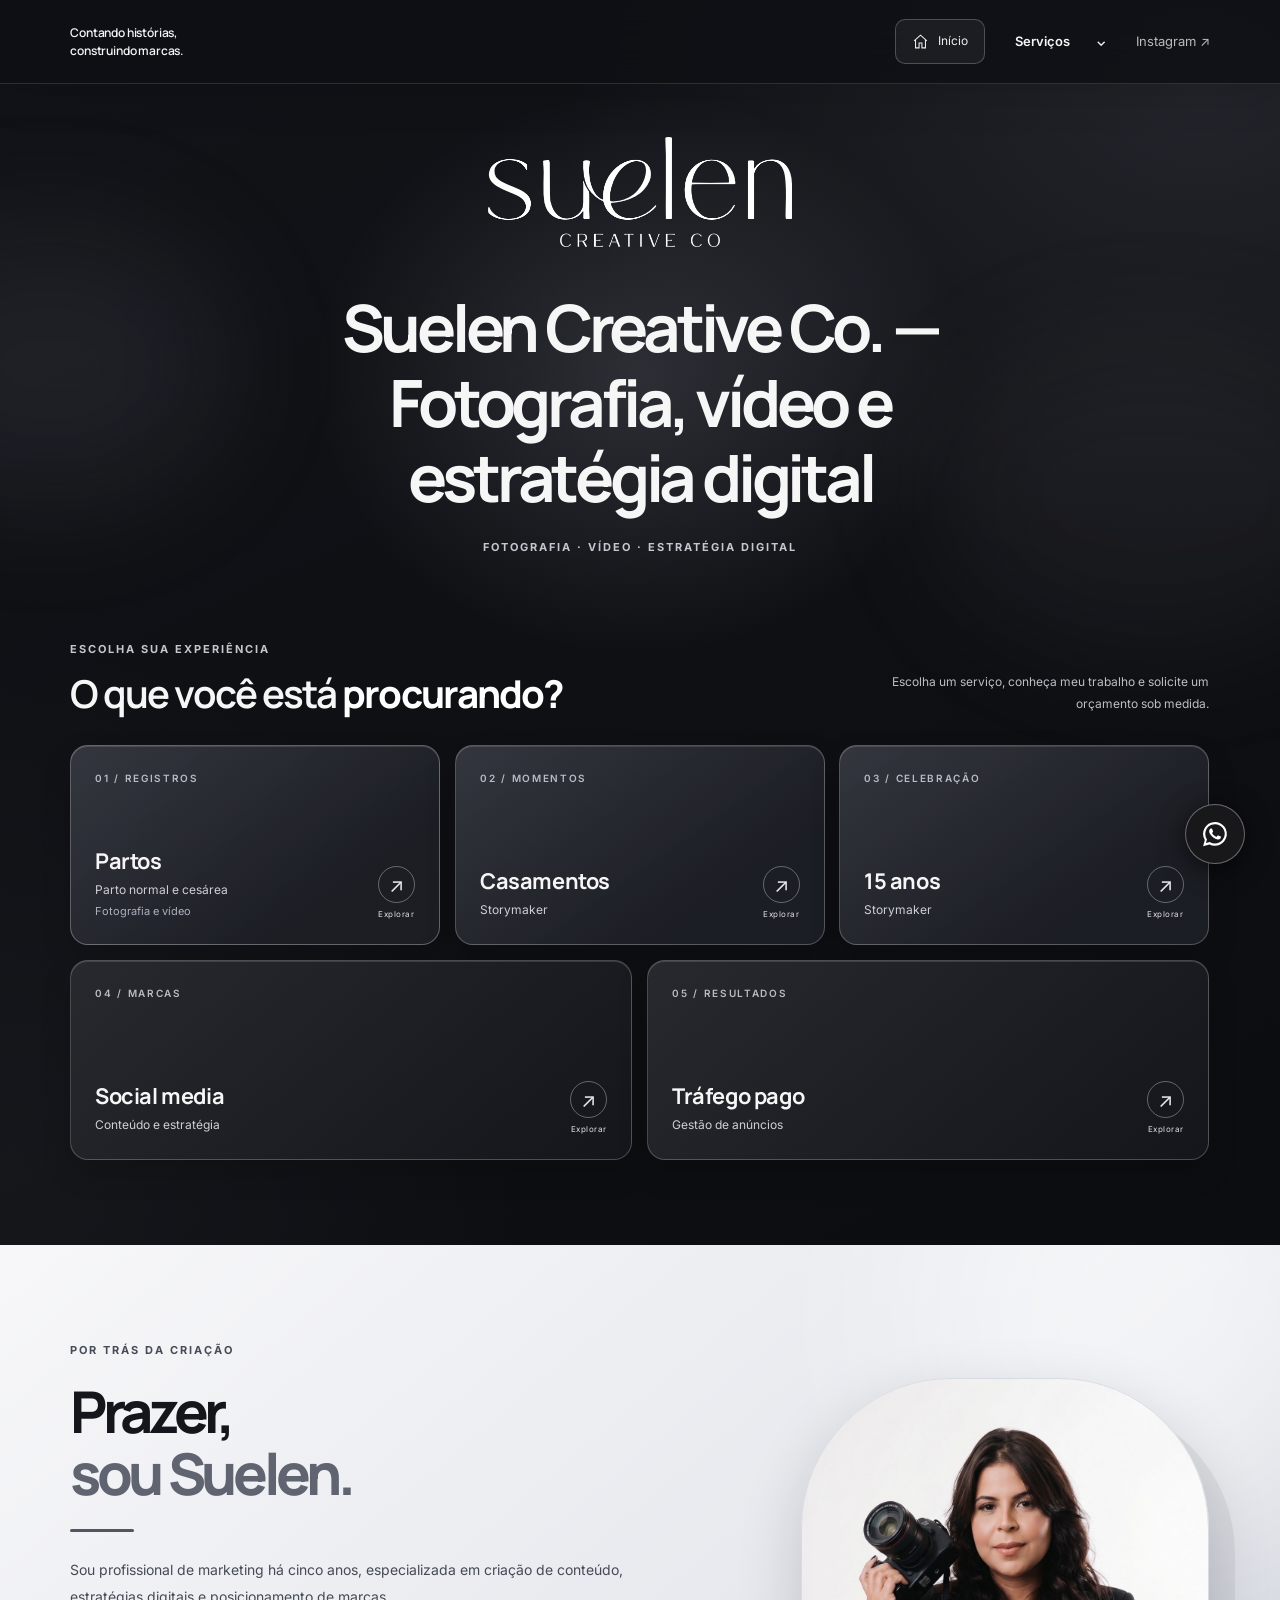
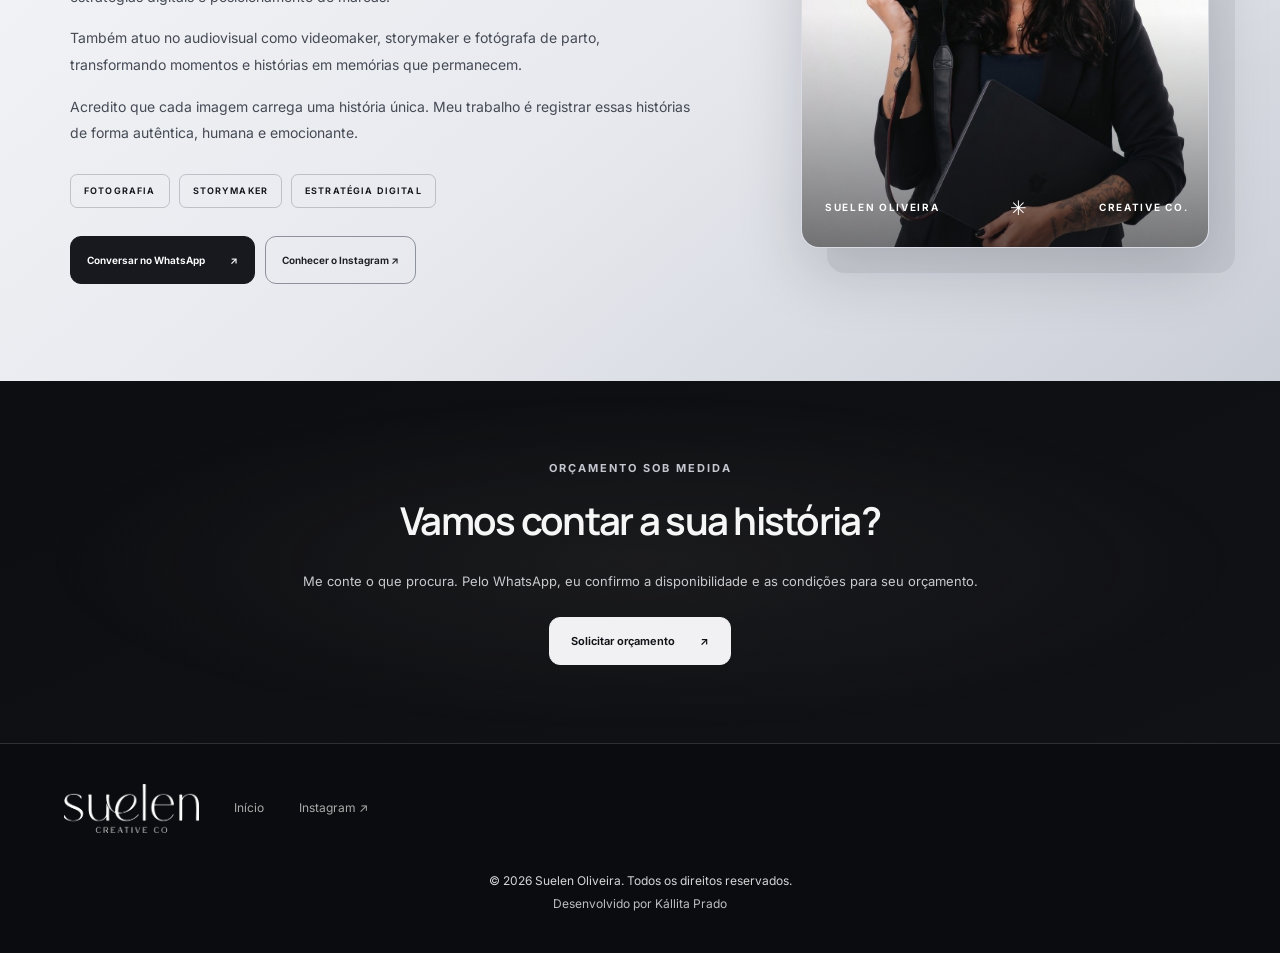
==== commit 8747f98b: "Simplifica o topo e a comunicação da página inicial" ====
--- a/index.html
+++ b/index.html
@@ -11,7 +11,7 @@
    Contando histórias construindo marcas | Suelen Creative Co
   </title>
   <meta content="Suelen Oliveira: fotografia de parto, storymaker e estratégia digital. Conheça os serviços e solicite um orçamento personalizado." name="description"/>
-  <link href="style.css?v=13" rel="stylesheet"/>
+  <link href="style.css?v=14" rel="stylesheet"/>
  </head>
  <body class="site-home">
   <a class="skip" href="#conteudo">
@@ -84,36 +84,14 @@
   </header>
   <main id="conteudo">
    <section aria-labelledby="hero-title" class="brand-hero wrap future-hero">
-    <div aria-hidden="true" class="hero-orbit hero-orbit-one">
-    </div>
-    <div aria-hidden="true" class="hero-orbit hero-orbit-two">
-    </div>
+    <div aria-hidden="true" class="hero-orbit hero-orbit-one"></div>
+    <div aria-hidden="true" class="hero-orbit hero-orbit-two"></div>
     <div aria-label="Suelen Creative Co" class="logo-aura">
      <img alt="Suelen Creative Co" class="hero-logo" src="assets/logo-branco.png"/>
     </div>
-    <div class="hero-intro reveal">
-     <p class="eyebrow hero-kicker">
-      <span class="soft-dot">
-      </span>
-      FOTOGRAFIA  ·  VÍDEO  ·  ESTRATÉGIA DIGITAL
-     </p>
-     <h1 id="hero-title">
-      Histórias que merecem
-      <span>
-       permanecer.
-      </span>
-     </h1>
-     <p>
-      Do primeiro encontro aos grandes momentos. Da ideia à presença de uma marca.
-      <br class="desktop-break"/>
-      Criatividade, intenção e sensibilidade em cada detalhe.
-     </p>
-     <a class="hero-explore" href="#servicos">
-      Explore os serviços
-      <span aria-hidden="true">
-       ↘
-      </span>
-     </a>
+    <div class="hero-intro hero-intro-minimal reveal">
+     <h1 class="sr-only" id="hero-title">Suelen Creative Co. — Fotografia, vídeo e estratégia digital</h1>
+     <p class="eyebrow hero-kicker">FOTOGRAFIA · VÍDEO · ESTRATÉGIA DIGITAL</p>
     </div>
     <section aria-labelledby="services-title" class="quick-services reveal" id="servicos">
      <div class="services-heading">
@@ -129,7 +107,7 @@
        </h2>
       </div>
       <p>
-       Selecione um serviço para conhecer o trabalho e solicitar um orçamento personalizado.
+       Escolha um serviço, conheça meu trabalho e solicite um orçamento sob medida.
       </p>
      </div>
      <div class="quick-grid home-five-grid">
@@ -303,7 +281,7 @@
      </div>
     </div>
    </section>
-   <section class="contact wrap reveal" id="contato"><p class="eyebrow">ORÇAMENTO SOB MEDIDA</p><h2>Vamos contar a sua história?</h2><p class="proposal-note">Conte o que procura. A Suelen confirma os formatos, as condições e a disponibilidade diretamente pelo WhatsApp.</p><div class="contact-actions"><a class="button light" href="https://wa.me/5519999200399?text=Ol%C3%A1%2C%20Suelen!%20Gostaria%20de%20solicitar%20um%20or%C3%A7amento%20para%20os%20seus%20servi%C3%A7os.%20Podemos%20conversar%3F" target="_blank" rel="noopener noreferrer">Solicitar orçamento <span aria-hidden="true">↗</span></a></div></section>
+   <section class="contact wrap reveal" id="contato"><p class="eyebrow">ORÇAMENTO SOB MEDIDA</p><h2>Vamos contar a sua história?</h2><p class="proposal-note">Me conte o que procura. Pelo WhatsApp, eu confirmo a disponibilidade e as condições para seu orçamento.</p><div class="contact-actions"><a class="button light" href="https://wa.me/5519999200399?text=Ol%C3%A1%2C%20Suelen!%20Gostaria%20de%20solicitar%20um%20or%C3%A7amento%20para%20os%20seus%20servi%C3%A7os.%20Podemos%20conversar%3F" target="_blank" rel="noopener noreferrer">Solicitar orçamento <span aria-hidden="true">↗</span></a></div></section>
   <a class="ed-whatsapp-float" href="https://wa.me/5519999200399?text=Ol%C3%A1%2C%20Suelen!%20Conheci%20seu%20portf%C3%B3lio%20e%20gostaria%20de%20solicitar%20uma%20proposta%20para%20um%20servi%C3%A7o.%20Podemos%20conversar%3F" target="_blank" rel="noopener noreferrer" aria-label="Conversar com Suelen pelo WhatsApp" title="Conversar no WhatsApp">
   <svg xmlns="http://www.w3.org/2000/svg" viewBox="0 0 32 32" fill="currentColor" aria-hidden="true" focusable="false"><path d="M16.02 3.2a12.68 12.68 0 0 0-10.86 19.2L3.3 29l6.81-1.79A12.7 12.7 0 1 0 16.02 3.2Zm0 23.02a10.3 10.3 0 0 1-5.24-1.43l-.38-.23-4.04 1.06 1.08-3.94-.25-.4a10.34 10.34 0 1 1 8.83 4.94Zm5.65-7.72c-.31-.16-1.83-.9-2.12-1.01-.28-.1-.49-.16-.7.16-.2.31-.8 1.01-.98 1.22-.18.2-.36.23-.67.08-.31-.16-1.31-.49-2.5-1.55-.92-.82-1.54-1.83-1.72-2.14-.18-.32-.02-.49.14-.65.14-.14.31-.36.47-.55.16-.18.21-.31.31-.52.11-.21.05-.39-.02-.55-.08-.16-.7-1.69-.96-2.31-.25-.6-.5-.52-.7-.53h-.59c-.2 0-.54.08-.82.39s-1.08 1.06-1.08 2.57 1.11 2.98 1.27 3.19c.15.21 2.18 3.33 5.27 4.67.74.32 1.32.51 1.77.65.74.24 1.42.21 1.96.13.6-.09 1.83-.75 2.09-1.48.26-.73.26-1.36.18-1.48-.08-.13-.28-.21-.59-.37Z"/></svg>
 </a>
@@ -326,7 +304,7 @@
    </div>
   </footer>
   
-  <script defer="" src="app.js?v=13">
+  <script defer="" src="app.js?v=14">
   </script>
  </body>
 </html>
--- a/style.css
+++ b/style.css
@@ -1,192 +1,3301 @@
-@font-face{font-family:Studio;src:url('assets/sans.woff') format('woff');font-display:swap}
-@font-face{font-family:Editorial;src:url('assets/editorial.woff') format('woff');font-display:swap}
-@font-face{font-family:Signature;src:url('assets/signature.woff') format('woff');font-display:swap}
-:root{--bg:#101011;--text:#f4f1ed;--muted:#b6b5b6;--border:#ffffff24}
-*{box-sizing:border-box}
-html{scroll-behavior:smooth;scroll-padding-top:110px}
-body{margin:0;background:#101011;color:var(--text);font:16px/1.65 Studio,Arial,sans-serif}
-img{max-width:100%;display:block}
-a{color:inherit;text-decoration:none}
-button,summary,a{touch-action:manipulation}
-button{font:inherit;cursor:pointer}
-p{margin:0 0 18px}
-h1,h2,h3{font-weight:400}
-h1,h2{font-family:Editorial,Georgia,serif;line-height:1.08;letter-spacing:-.045em;margin:0 0 22px}
-em{font-family:Signature,cursive;font-size:1.15em;font-style:normal;color:#d5d3d5;letter-spacing:0}
-.wrap{max-width:1260px;margin:auto;padding:80px 5%}
-[hidden]{display:none!important}
-:focus-visible{outline:2px solid #eee;outline-offset:4px}
-.fx-visually-hidden{position:absolute;width:1px;height:1px;padding:0;margin:-1px;overflow:hidden;clip:rect(0,0,0,0);white-space:nowrap;border:0}
-.skip{position:fixed;top:-100px;left:12px;background:#fff;color:#151515;padding:10px 15px;z-index:200}
-.skip:focus{top:12px}
-.progress{position:fixed;left:0;top:0;width:0;height:2px;background:#ededed;z-index:100}
-header{height:83px;display:flex;align-items:center;gap:clamp(14px,2.8vw,40px);padding:10px 5%;border-bottom:1px solid var(--border);background:#101011f2;position:sticky;top:0;z-index:80;backdrop-filter:blur(22px)}
-.fx-brand{display:flex;align-items:center;flex:0 0 auto;min-width:0}
-.fx-brand img{height:60px;width:140px;object-fit:contain;filter:drop-shadow(0 0 2px #ffffff30);transition:filter .25s}
-.fx-brand:hover img{filter:drop-shadow(0 0 8px #ffffff65)}
-.home-button{display:flex;align-items:center;gap:8px;font-size:13px;white-space:nowrap}
-.home-button svg{flex:none}
-.service-menu{position:relative;margin-left:auto}
-.service-menu summary{display:flex;align-items:center;gap:18px;font-size:13px;cursor:pointer;list-style:none;padding:10px 0;white-space:nowrap}
-.service-menu summary::-webkit-details-marker{display:none}
-.service-menu nav{position:absolute;top:calc(100% + 1px);right:-45px;width:245px;padding:9px;background:#222226;border:1px solid #ffffff3a;box-shadow:0 24px 55px #0009;border-radius:9px;z-index:90}
-.service-menu nav a{display:flex;justify-content:space-between;align-items:center;padding:12px;color:#eee;font-size:13px;border-radius:4px;gap:10px}
-.service-menu nav a:hover,.service-menu nav a[aria-current]{background:#ffffff1a}
-.header-instagram{color:#c5c5c5;font-size:12px;white-space:nowrap}
-.header-instagram:hover,.home-button:hover{color:#fff}
-.ed-eyebrow,.eyebrow{letter-spacing:.21em;font-size:10px;color:var(--muted);text-transform:uppercase;font-weight:600;margin:0 0 20px}
-.editorial-main{overflow:clip}
-.editorial-main em{font-style:normal}
-.ed-btn{display:inline-flex;align-items:center;justify-content:center;gap:24px;padding:14px 23px;border:1px solid #f4f1ed;background:#f4f1ed;color:#151516;font-size:12px;font-weight:700;letter-spacing:.025em;transition:transform .24s,background .24s}
-.ed-btn:hover{transform:translateY(-3px);background:#ddd}
-.fx-home-hero{position:relative;display:flex;flex-direction:column;align-items:center;justify-content:center;text-align:center;isolation:isolate;min-height:640px;padding-top:85px;padding-bottom:98px;background:radial-gradient(ellipse at 50% 35%,#39393d70,transparent 64%)}
-.fx-hero-overline{margin-bottom:3px;letter-spacing:.35em;font-size:10px;color:#b9b9bb}
-.fx-logo-stage{position:relative;--glow-x:50%;--glow-y:50%;width:min(610px,100%);min-height:280px;display:grid;place-items:center;isolation:isolate;cursor:default}
-.fx-logo-stage:before{content:"";position:absolute;inset:3% 0;background:radial-gradient(ellipse 190px 155px at var(--glow-x) var(--glow-y),#ffffff44 0,#ffffff21 26%,#ffffff08 50%,transparent 80%);filter:blur(25px);opacity:.76;transition:opacity .35s;z-index:-1;pointer-events:none}
-.fx-logo-stage:hover:before,.fx-logo-stage:active:before{opacity:1}
-.fx-logo-halo{position:absolute;inset:12%;border-radius:50%;border:1px solid #ffffff12;box-shadow:0 0 70px #ffffff08;pointer-events:none}
-.fx-logo-main{width:min(480px,90%);height:auto;max-height:250px;object-fit:contain;filter:drop-shadow(0 0 14px #ffffff20);transition:transform .35s,filter .35s}
-.fx-logo-stage:hover .fx-logo-main{transform:scale(1.025);filter:drop-shadow(0 0 25px #ffffff4d)}
-.fx-slogan-strip{width:min(740px,100%);margin:10px auto 25px;padding:13px 22px;background:linear-gradient(90deg,transparent,#dedede28 18%,#d0d0d03b 50%,#dedede28 82%,transparent);border-top:1px solid #ffffff25;border-bottom:1px solid #ffffff25;font-family:Editorial,Georgia,serif;font-size:clamp(17px,2.25vw,27px);letter-spacing:-.025em}
-.fx-hero-description{max-width:590px;font-size:14px;color:var(--muted);line-height:1.9;margin:0 0 28px}
-.ed-services{padding-top:65px;padding-bottom:110px}
-.ed-section-heading{max-width:750px;margin:0 auto 42px}
-.ed-section-heading h2,.ed-offer h2{font-size:clamp(36px,4vw,59px)}
-.ed-section-heading p:last-child{font-size:14px;color:var(--muted);line-height:1.8;margin:0}
-.fx-services-grid{display:grid;grid-template-columns:repeat(6,minmax(0,1fr));gap:16px}
-.fx-service-card{grid-column:span 2;display:flex;flex-direction:column;justify-content:space-between;position:relative;min-height:235px;padding:28px 26px;overflow:hidden;isolation:isolate;background:linear-gradient(125deg,#45454b,#28282d 55%,#19191e);border:1px solid #ffffff35;color:var(--text);box-shadow:inset 0 1px #ffffff24,0 15px 35px #0003;transition:transform .3s,border-color .3s,box-shadow .3s}
-.fx-service-card:before{content:"";position:absolute;inset:0;z-index:-1;background:radial-gradient(ellipse 250px 210px at var(--spot-x,30%) var(--spot-y,20%),#ffffff30,transparent 75%);opacity:.7;transition:opacity .3s}
-.fx-service-card:hover,.fx-service-card:focus-visible{transform:translateY(-6px);border-color:#ffffffa1;box-shadow:inset 0 1px #ffffff35,0 20px 42px #0006}
-.fx-service-card:hover:before{opacity:1}
-.fx-service-card:nth-child(4){grid-column:2/span 2}
-.fx-service-card:nth-child(5){grid-column:4/span 2}
-.fx-card-number,.fx-card-bottom{font-size:10px;letter-spacing:.16em;color:#d3d3d5}
-.fx-service-card h3{font-family:Editorial,Georgia,serif;font-size:clamp(25px,3vw,39px);line-height:1.15;letter-spacing:-.04em;margin:25px 0 4px}
-.fx-service-card p{font-size:12px;line-height:1.5;color:#c4c4c7;margin:0}
-.fx-card-bottom{display:flex;justify-content:space-between;align-items:center;letter-spacing:.03em;margin-top:22px}
-.fx-card-bottom b{font-size:20px;font-weight:400;color:#fff}
-.ed-about{background:#f8f8f8;color:#18181a}
-.ed-about-inner{display:grid;grid-template-columns:1fr 1.15fr;gap:clamp(35px,6vw,95px);align-items:center;padding-top:100px;padding-bottom:100px}
-.fx-about-art{min-height:450px;display:flex;flex-direction:column;justify-content:space-between;padding:48px;background:linear-gradient(135deg,#323236,#18181a 65%,#424247);color:#fff;border:1px solid #ffffff33}
-.fx-about-art span{font-size:10px;letter-spacing:.21em;color:#ddd}
-.fx-about-art strong{font-family:Editorial,Georgia,serif;font-weight:400;font-size:clamp(35px,4vw,60px);line-height:1.09;letter-spacing:-.06em}
-.ed-about-text .ed-eyebrow{color:#666}
-.ed-about-text h2{font-size:clamp(40px,4.5vw,65px)}
-.ed-about-text h2 em{color:#5c5c60}
-.ed-about-text>p:not(.ed-eyebrow){font-size:14px;line-height:1.88;color:#515151;max-width:540px}
-.ed-about .ed-btn{background:#171719;color:#fff;border-color:#171719;margin-top:17px}
-.ed-about .ed-btn:hover{background:#3c3c42}
-.ed-contact{text-align:center;padding-top:110px;padding-bottom:130px;max-width:900px}
-.ed-contact h2{font-size:clamp(36px,5vw,68px)}
-.ed-contact>p:not(.ed-eyebrow){font-size:15px;line-height:1.85;color:var(--muted);max-width:610px;margin:0 auto 29px}
-.ed-whatsapp-float{position:fixed;right:clamp(17px,3vw,33px);bottom:clamp(17px,3vw,33px);z-index:95;width:59px;height:59px;border:1px solid #ffffff5b;background:#19191b;color:#fff;display:flex;align-items:center;justify-content:center;border-radius:50%;box-shadow:0 10px 30px #0009;transition:background .2s,transform .2s}
-.ed-whatsapp-float:hover,.ed-whatsapp-float:focus-visible{background:#414146;transform:translateY(-4px)}
-.ed-whatsapp-float svg{width:31px;height:31px}
-.ed-service-hero{display:grid;grid-template-columns:1fr 1fr;align-items:center;gap:clamp(28px,5vw,78px);padding-top:75px;padding-bottom:83px}
-.ed-service-copy{max-width:670px}
-.ed-back{display:inline-block;margin-bottom:62px;font-size:12px;color:var(--muted)}
-.ed-back:hover{text-decoration:underline}
-.ed-service-hero h1{font-size:clamp(40px,5.4vw,75px)}
-.ed-lead{font-size:clamp(14px,1.3vw,18px);color:var(--muted);line-height:1.85;margin-bottom:32px}
-.ed-service-image{height:clamp(430px,45vw,640px);position:relative;overflow:hidden}
-.ed-service-image img{width:100%;height:100%;object-fit:cover}
-.ed-service-image>span{position:absolute;bottom:17px;left:20px;font-size:10px;letter-spacing:.15em;text-shadow:0 1px 5px #000}
-.ed-abstract{min-height:430px;display:flex;flex-direction:column;justify-content:space-between;padding:clamp(32px,4vw,59px);background:linear-gradient(145deg,#39393c,#18181b 70%);border:1px solid #ffffff31}
-.ed-abstract span{font-size:10px;letter-spacing:.2em;color:#bababc}
-.ed-abstract strong{font-family:Editorial,Georgia,serif;font-weight:400;font-size:clamp(38px,4.7vw,69px);line-height:1.1;letter-spacing:-.06em}
-.ed-offer{border-top:1px solid var(--border);padding-top:80px;padding-bottom:86px}
-.ed-options{display:grid;grid-template-columns:repeat(3,minmax(0,1fr));gap:16px}
-.ed-option{padding:31px 27px;background:#ffffff0b;border-top:1px solid #ffffff7a;min-height:240px}
-.ed-option>span{font-size:11px;color:var(--muted)}
-.ed-option h3{font-size:clamp(23px,2.2vw,31px);line-height:1.2;margin:33px 0 12px}
-.ed-option p{font-size:13px;line-height:1.8;color:var(--muted)}
-.ed-note{font-size:13px;line-height:1.8;color:var(--muted);border-left:2px solid #ffffff55;padding-left:17px;margin-top:26px}
-.mini-gallery{padding-top:75px;padding-bottom:90px}
-.mini-gallery h2,.testimonials h2{font-size:clamp(35px,4vw,55px)}
-.gallery{display:flex;gap:15px;margin-top:32px}
-.gallery a{flex:1;min-width:0;position:relative;overflow:hidden;display:block;background:#28282b}
-.gallery img{width:100%;height:clamp(240px,29vw,390px);object-fit:cover;transition:transform .45s}
-.gallery a:hover img{transform:scale(1.06)}
-.gallery a>span{position:absolute;right:10px;bottom:12px;background:#101011b5;padding:6px 9px;font-size:10px}
-.testimonials{border-top:1px solid var(--border);padding-top:72px;padding-bottom:77px}
-.section-top{display:flex;justify-content:space-between;gap:20px;align-items:end;margin-bottom:28px}
-.section-top>p{font-size:12px;color:var(--muted)}
-.review-track{display:grid;grid-auto-flow:column;grid-auto-columns:calc((100% - 32px)/3);gap:16px;overflow-x:auto;overscroll-behavior-inline:contain;scroll-snap-type:x mandatory;scrollbar-width:thin;padding:2px 0 14px}
-.review-card{scroll-snap-align:start;display:flex;flex-direction:column;min-width:0;padding:28px;background:#252528;border:1px solid #ffffff22}
-.review-star{font-size:23px;color:#f1f1f1}
-.review-card blockquote{margin:14px 0 22px;font-size:13px;line-height:1.8;color:#e2e2e2;flex:1}
-.review-card blockquote p{margin:0 0 10px}
-.review-person{display:flex;flex-direction:column;gap:1px;font-size:12px}
-.review-person small{color:var(--muted)}
-.service-tag{color:#bdbdbd;font-size:10px}
-.review-controls{display:flex;justify-content:flex-end;align-items:center;gap:10px;margin-top:18px}
-.review-controls>span{margin-right:auto;font-size:11px;color:var(--muted)}
-.review-controls button{width:38px;height:38px;background:#29292c;color:#fff;border:1px solid #ffffff4b;border-radius:50%}
-.review-controls button:disabled{opacity:.3;cursor:default}
-.lightbox{max-width:min(93vw,1050px);max-height:92vh;background:#151515;padding:18px;border:1px solid #ffffff40;color:#fff}
-.lightbox::backdrop{background:#000c}
-.lightbox img{max-width:100%;max-height:83vh;object-fit:contain}
-.lightbox button{position:absolute;top:10px;right:10px;border:0;border-radius:50%;width:36px;height:36px;background:#fff;color:#111;font-size:24px}
-footer{border-top:1px solid var(--border);display:flex;gap:24px;align-items:center;flex-wrap:wrap;padding:33px 5%;font-size:12px;color:#bdbdbd}
-footer>img{height:58px;width:140px;object-fit:contain}
-footer>a:hover{color:white}
-.footer-credits{margin-left:auto;text-align:right}
-.footer-credits p{margin:0;font-size:11px;line-height:1.8}
-.developer-credit{color:#e1e1e1}
-.reveal.arrived{animation:fx-reveal .85s both}
-@keyframes fx-reveal{from{opacity:.3;transform:translateY(26px)}to{opacity:1;transform:translateY(0)}}
-@media(max-width:950px){
-.fx-services-grid{grid-template-columns:repeat(2,minmax(0,1fr))}
-.fx-service-card,.fx-service-card:nth-child(4),.fx-service-card:nth-child(5){grid-column:auto}
-.fx-service-card:last-child{grid-column:1/-1}
-.ed-about-inner{grid-template-columns:1fr 1fr}
-.ed-service-hero{grid-template-columns:1fr}
-.ed-service-image{height:430px}
-.ed-options{grid-template-columns:1fr}
-.ed-option{min-height:0}
-.review-track{grid-auto-columns:calc((100% - 16px)/2)}
-}
-@media(max-width:650px){
-.wrap{padding:55px 6%}
-header{height:72px;padding:9px 5%;gap:13px}
-.fx-brand img{width:96px;height:49px}
-.home-button{font-size:11px;gap:4px}
-.home-button svg{width:14px;height:14px}
-.header-instagram{display:none}
-.service-menu summary{font-size:12px;gap:8px}
-.service-menu nav{right:0;width:min(260px,85vw)}
-.fx-home-hero{min-height:510px;padding-top:61px;padding-bottom:63px}
-.fx-hero-overline{font-size:8px}
-.fx-logo-stage{min-height:210px}
-.fx-logo-stage:before{background:radial-gradient(ellipse 135px 120px at var(--glow-x) var(--glow-y),#ffffff3d,transparent 75%)}
-.fx-logo-main{width:min(315px,90%)}
-.fx-slogan-strip{margin:5px auto 20px;padding:12px 10px;font-size:18px}
-.fx-hero-description{font-size:12px}
-.ed-services{padding-top:40px}
-.fx-services-grid{grid-template-columns:1fr;gap:12px}
-.fx-service-card,.fx-service-card:nth-child(4),.fx-service-card:nth-child(5),.fx-service-card:last-child{grid-column:auto}
-.fx-service-card{min-height:179px;padding:21px}
-.fx-service-card h3{font-size:29px;margin:15px 0 5px}
-.ed-about-inner{grid-template-columns:1fr;gap:28px}
-.fx-about-art{min-height:300px;padding:33px}
-.fx-about-art strong{font-size:42px}
-.ed-about-text h2{font-size:43px}
-.ed-contact{padding-bottom:115px}
-.ed-service-hero{padding-top:37px;padding-bottom:45px}
-.ed-back{margin-bottom:37px}
-.ed-service-hero h1{font-size:48px}
-.ed-service-image{height:345px}
-.ed-abstract{min-height:280px}
-.ed-options{gap:13px}
-.ed-option{padding:25px}
-.ed-option h3{margin:19px 0 9px}
-.gallery{overflow-x:auto;scroll-snap-type:x mandatory;gap:12px}
-.gallery a{flex:0 0 78%;scroll-snap-align:start}
-.gallery img{height:280px}
-.review-track{grid-auto-columns:90%}
-.section-top{display:block}
-footer{justify-content:center;text-align:center;gap:18px}
-.footer-credits{width:100%;margin:0;text-align:center}
-.ed-whatsapp-float{width:55px;height:55px;right:17px;bottom:17px}
-}
-@media(prefers-reduced-motion:reduce){html{scroll-behavior:auto}.reveal.arrived{animation:none}.ed-btn,.fx-service-card,.gallery img,.ed-whatsapp-float,.fx-logo-main{transition:none}}
+@font-face {
+  font-family:Studio;
+  src:url('assets/sans.woff') format('woff');
+  font-display:swap
+}
+
+@font-face {
+  font-family:Editorial;
+  src:url('assets/editorial.woff') format('woff');
+  font-display:swap
+}
+
+@font-face {
+  font-family:Signature;
+  src:url('assets/signature.woff') format('woff');
+  font-display:swap
+}
+
+:root {
+  --bg:#101011;
+  --text:#f4f1ed;
+  --muted:#b6b5b6;
+  --border:#ffffff24
+}
+
+* {
+  box-sizing:border-box
+}
+
+html {
+  scroll-behavior:smooth;
+  scroll-padding-top:150px
+}
+
+body {
+  margin:0;
+  background:radial-gradient(ellipse at 85% 0,#38383b80,transparent 30%),radial-gradient(ellipse at 0 45%,#26262950,transparent 30%),var(--bg);
+  color:var(--text);
+  font:16px/1.65 Studio,Arial,sans-serif
+}
+
+img {
+  display:block;
+  max-width:100%
+}
+
+a {
+  color:inherit;
+  text-decoration:none
+}
+
+button,summary,a {
+  touch-action:manipulation
+}
+
+button {
+  font:inherit;
+  cursor:pointer
+}
+
+p {
+  margin:0 0 18px
+}
+
+h1,h2,h3 {
+  font-weight:400
+}
+
+h1,h2 {
+  font-family:Editorial,Georgia,serif;
+  line-height:1.08;
+  letter-spacing:-1.7px;
+  margin:0 0 24px
+}
+
+h1 {
+  font-size:clamp(44px,4.8vw,76px)
+}
+
+h2 {
+  font-size:clamp(35px,4vw,57px)
+}
+
+h3 {
+  margin:0 0 12px
+}
+
+em {
+  font-family:Signature,cursive;
+  font-style:normal;
+  font-size:1.24em;
+  letter-spacing:0;
+  color:#e1deda
+}
+
+.eyebrow {
+  font-size:9px;
+  letter-spacing:2.1px;
+  color:#bbb;
+  margin-bottom:20px
+}
+
+.wrap {
+  max-width:1240px;
+  margin:auto;
+  padding:80px 50px
+}
+
+header {
+  display:flex;
+  gap:30px;
+  align-items:center;
+  padding:14px 5%;
+  height:84px;
+  position:sticky;
+  top:0;
+  z-index:20;
+  background:#101011d9;
+  backdrop-filter:blur(20px);
+  border-bottom:1px solid var(--border)
+}
+
+.brand img {
+  width:145px;
+  height:56px;
+  object-fit:contain
+}
+
+.service-menu {
+  margin-left:auto;
+  position:relative
+}
+
+.service-menu summary {
+  display:flex;
+  gap:26px;
+  align-items:center;
+  list-style:none;
+  font-size:13px;
+  cursor:pointer
+}
+
+.service-menu summary::-webkit-details-marker {
+  display:none
+}
+
+.service-menu nav {
+  position:absolute;
+  top:40px;
+  left:-15px;
+  width:240px;
+  padding:10px;
+  background:#232325f5;
+  border:1px solid #ffffff35;
+  border-radius:12px;
+  box-shadow:0 20px 60px #0008
+}
+
+.service-menu nav a {
+  display:flex;
+  justify-content:space-between;
+  font-size:13px;
+  padding:12px;
+  border-radius:6px
+}
+
+.service-menu nav a:hover,.service-menu nav a[aria-current] {
+  background:#ffffff14
+}
+
+.header-instagram {
+  font-size:12px;
+  color:#bbb
+}
+
+.header-cta {
+  font-size:12px;
+  padding:10px 17px;
+  border:1px solid #ffffff40;
+  border-radius:7px
+}
+
+.header-cta:hover {
+  background:#ffffff15
+}
+
+.progress {
+  position:fixed;
+  top:0;
+  left:0;
+  height:2px;
+  background:#ddd;
+  z-index:30;
+  width:0
+}
+
+.skip {
+  position:fixed;
+  left:10px;
+  top:-100px;
+  background:#fff;
+  color:#111;
+  padding:12px;
+  z-index:50
+}
+
+.skip:focus {
+  top:10px
+}
+
+.button {
+  display:inline-flex;
+  gap:25px;
+  justify-content:space-between;
+  align-items:center;
+  padding:15px 22px;
+  font-size:12px;
+  border-radius:7px;
+  border:1px solid #ffffff40;
+  transition:transform .25s,background .25s
+}
+
+.button:hover {
+  transform:translateY(-3px)
+}
+
+.light {
+  background:#edeae6;
+  color:#171717;
+  border-color:#edeae6
+}
+
+.light:hover {
+  background:white
+}
+
+.outline:hover {
+  background:#ffffff13
+}
+
+.text-link {
+  display:inline-block;
+  border-bottom:1px solid #ffffff60;
+  font-size:12px;
+  padding:10px 0
+}
+
+.number {
+  font-size:12px;
+  color:#aaa;
+  margin-top:20px
+}
+
+.home-hero {
+  max-width:1440px;
+  margin:auto;
+  display:grid;
+  grid-template-columns:1.1fr 1fr;
+  align-items:center;
+  gap:30px;
+  padding:40px 5% 30px
+}
+
+.hero-copy {
+  position:relative;
+  z-index:2
+}
+
+.hero-copy h1 {
+  font-size:clamp(46px,4.4vw,68px);
+  margin:0 0 20px
+}
+
+.hero-description {
+  font-size:14px;
+  line-height:1.6;
+  max-width:440px;
+  color:#bfbdbf;
+  margin-bottom:24px
+}
+
+.choose {
+  font-size:8px;
+  color:#b3b1b4;
+  letter-spacing:1.8px;
+  margin-bottom:12px
+}
+
+.quick-grid {
+  display:grid;
+  grid-template-columns:1fr 1fr;
+  gap:10px
+}
+
+.quick-card {
+  position:relative;
+  display:flex;
+  align-items:center;
+  gap:12px;
+  padding:15px 16px;
+  border:1px solid #ffffff27;
+  border-radius:12px;
+  min-height:79px;
+  background:linear-gradient(120deg,#ffffff0d,#ffffff03);
+  backdrop-filter:blur(15px);
+  box-shadow:inset 0 1px #ffffff0a;
+  transition:transform .3s,border-color .3s,background .3s
+}
+
+.quick-card:hover {
+  transform:translateY(-4px);
+  border-color:#ffffff70;
+  background:linear-gradient(125deg,#ffffff20,#ffffff08)
+}
+
+.card-index {
+  font-size:9px;
+  color:#888;
+  align-self:start;
+  margin-top:3px
+}
+
+.quick-card h3 {
+  font-size:17px;
+  line-height:1.2;
+  margin:0 0 5px
+}
+
+.quick-card p {
+  font-size:10px;
+  color:#aaa;
+  margin:0
+}
+
+.arrow {
+  margin-left:auto;
+  font-size:23px;
+  color:#ddd;
+  transition:transform .3s
+}
+
+.quick-card:hover .arrow {
+  transform:translate(2px,-2px)
+}
+
+.quiet-link {
+  display:block;
+  color:#aaa;
+  font-size:10px;
+  margin-top:20px
+}
+
+.hero-portrait {
+  height:610px;
+  position:relative;
+  isolation:isolate;
+  overflow:hidden
+}
+
+.hero-portrait>img {
+  width:90%;
+  height:94%;
+  position:absolute;
+  left:5%;
+  top:0;
+  object-fit:cover;
+  object-position:50% 35%;
+  border-radius:42% 42% 3px 3px;
+  mask-image:linear-gradient(#000 74%,transparent 100%);
+  -webkit-mask-image:linear-gradient(#000 74%,transparent 100%)
+}
+
+.portrait-ring {
+  position:absolute;
+  inset:20px 0 50px;
+  border:1px solid #ffffff24;
+  border-radius:50% 50% 10px 10px;
+  transform:rotate(5deg);
+  z-index:-1
+}
+
+.hero-portrait:after {
+  content:'';
+  position:absolute;
+  inset:50% 0 0;
+  background:linear-gradient(transparent,#10101185 70%);
+  pointer-events:none
+}
+
+.signature {
+  position:absolute;
+  left:9%;
+  bottom:110px;
+  font:54px Signature,cursive;
+  color:white;
+  z-index:2;
+  transform:rotate(-5deg);
+  text-shadow:0 3px 20px #0008
+}
+
+.portrait-note {
+  position:absolute;
+  right:10px;
+  bottom:22px;
+  padding:18px 22px;
+  z-index:3;
+  background:linear-gradient(120deg,#3339,#1a1a1ae0);
+  border:1px solid #ffffff35;
+  backdrop-filter:blur(15px);
+  border-radius:12px
+}
+
+.portrait-note span {
+  font-size:7px;
+  letter-spacing:1.6px;
+  color:#ccc
+}
+
+.portrait-note p {
+  font:20px/1.3 Editorial;
+  margin:8px 0 0
+}
+
+.intro-strip {
+  display:flex;
+  align-items:start;
+  gap:80px;
+  border-block:1px solid #ffffff13;
+  padding-block:38px
+}
+
+.intro-strip .eyebrow {
+  min-width:210px;
+  margin-top:8px
+}
+
+.intro-strip>p:last-child {
+  font:25px/1.4 Editorial;
+  max-width:700px;
+  margin:0
+}
+
+.intro-strip em {
+  font-size:1.3em
+}
+
+.section-top {
+  display:flex;
+  justify-content:space-between;
+  align-items:end;
+  gap:30px
+}
+
+.section-top>p {
+  font-size:12px;
+  color:#999;
+  margin-bottom:30px
+}
+
+.quote-stage {
+  margin-top:25px
+}
+
+.quote-slide {
+  display:grid;
+  grid-template-columns:.75fr 1.4fr;
+  gap:65px;
+  align-items:center;
+  padding:10px 0 25px
+}
+
+.quote-slide+.quote-slide {
+  border-top:1px solid var(--border);
+  padding-top:35px
+}
+
+.quote-photo {
+  height:310px;
+  position:relative
+}
+
+.quote-photo img {
+  height:100%;
+  width:100%;
+  object-fit:cover;
+  border-radius:120px 120px 8px 8px
+}
+
+.quote-photo span {
+  position:absolute;
+  bottom:0;
+  left:0;
+  right:0;
+  text-align:center;
+  background:#0008;
+  padding:10px;
+  font-size:7px;
+  letter-spacing:1.2px
+}
+
+.quote-copy {
+  position:relative
+}
+
+.quote-mark {
+  font:120px/1 Editorial;
+  color:#ffffff13;
+  position:absolute;
+  top:-45px;
+  left:-25px
+}
+
+.quote-copy blockquote {
+  position:relative;
+  font:clamp(21px,2.2vw,30px)/1.4 Editorial,Georgia;
+  margin:0 0 25px
+}
+
+.quote-person {
+  display:flex;
+  gap:14px;
+  align-items:center
+}
+
+.quote-person .initial {
+  width:40px;
+  height:40px;
+  border-radius:50%;
+  display:grid;
+  place-items:center;
+  background:#ffffff12;
+  border:1px solid #ffffff24;
+  font:22px Editorial
+}
+
+.quote-person p {
+  font-size:13px;
+  margin:0
+}
+
+.quote-person small {
+  display:block;
+  color:#aaa;
+  font-size:10px;
+  margin-top:2px
+}
+
+.quote-controls {
+  display:flex;
+  justify-content:end;
+  align-items:center;
+  gap:10px;
+  margin-top:-12px;
+  position:relative;
+  z-index:1
+}
+
+.quote-controls[hidden] {
+  display:none
+}
+
+.quote-controls button {
+  width:46px;
+  height:46px;
+  background:transparent;
+  border:1px solid #ffffff40;
+  border-radius:50%;
+  color:white;
+  font-size:22px
+}
+
+.quote-controls button:hover {
+  background:#ffffff12
+}
+
+.quote-count {
+  font-size:10px;
+  letter-spacing:2px;
+  color:#aaa;
+  margin-right:20px
+}
+
+.quote-slide[hidden] {
+  display:none
+}
+
+.quote-slide.is-current {
+  animation:quote-in .45s ease
+}
+
+@keyframes quote-in {
+  from {
+    opacity:.2;
+    transform:translateY(10px)
+  }
+  to {
+    opacity:1;
+    transform:none
+  }
+}
+
+.about {
+  display:grid;
+  grid-template-columns:.8fr 1fr;
+  align-items:center;
+  gap:90px;
+  border-top:1px solid #ffffff13
+}
+
+.about-image img {
+  height:440px;
+  width:100%;
+  object-fit:cover;
+  object-position:top;
+  border-radius:12px
+}
+
+.about p:not(.eyebrow) {
+  font-size:14px;
+  color:#bcbabc
+}
+
+.contact {
+  text-align:center;
+  padding-block:75px;
+  background:radial-gradient(ellipse at center,#3335,transparent 65%)
+}
+
+footer {
+  padding:40px 5%;
+  display:flex;
+  gap:35px;
+  align-items:center;
+  border-top:1px solid #ffffff16;
+  background:#080809;
+  font-size:11px;
+  color:#aaa
+}
+
+footer img {
+  width:135px
+}
+
+footer p {
+  margin:0;
+  flex:1
+}
+
+.service-hero {
+  padding-top:25px;
+  padding-bottom:45px
+}
+
+.back {
+  display:inline-block;
+  color:#aaa;
+  font-size:11px;
+  margin-bottom:30px
+}
+
+.service-intro {
+  display:grid;
+  grid-template-columns:1.1fr 1fr;
+  gap:60px;
+  align-items:center
+}
+
+.service-intro h1 {
+  font-size:clamp(44px,4.5vw,64px)
+}
+
+.service-lead {
+  color:#bbb;
+  font-size:14px
+}
+
+.hero-actions {
+  display:flex;
+  gap:12px;
+  flex-wrap:wrap;
+  margin-top:28px
+}
+
+.hero-actions .button {
+  font-size:11px;
+  padding:13px 17px;
+  gap:14px
+}
+
+.starting {
+  font-size:11px;
+  color:#aaa;
+  margin:20px 0 0
+}
+
+.starting strong {
+  color:#eee;
+  font-weight:400
+}
+
+.service-photo {
+  position:relative;
+  height:410px
+}
+
+.service-photo img {
+  height:100%;
+  width:100%;
+  object-fit:cover;
+  border-radius:100px 12px 12px 12px
+}
+
+.service-photo span {
+  position:absolute;
+  bottom:20px;
+  left:20px;
+  right:20px;
+  padding:14px 20px;
+  background:#15151588;
+  backdrop-filter:blur(10px);
+  border:1px solid #ffffff30;
+  border-radius:8px;
+  font:25px Signature
+}
+
+.page-nav {
+  position:sticky;
+  top:84px;
+  z-index:15;
+  display:flex;
+  justify-content:center;
+  gap:38px;
+  padding:14px 20px;
+  border-block:1px solid #ffffff20;
+  background:#141415e8;
+  backdrop-filter:blur(20px);
+  font-size:11px
+}
+
+.page-nav a {
+  color:#aaa;
+  white-space:nowrap
+}
+
+.page-nav a:hover,.page-nav a.active {
+  color:#fff
+}
+
+.experience {
+  display:grid;
+  grid-template-columns:1fr 1fr;
+  gap:35px 70px
+}
+
+.experience>div>p:not(.eyebrow) {
+  color:#b9b8bb;
+  font-size:14px
+}
+
+.experience h2 {
+  font-size:42px
+}
+
+.steps {
+  grid-column:1/-1;
+  display:grid;
+  grid-template-columns:repeat(3,1fr);
+  gap:40px;
+  margin-top:20px
+}
+
+.steps article {
+  border-top:1px solid var(--border);
+  padding-top:18px
+}
+
+.steps span {
+  font:35px Editorial;
+  color:#777
+}
+
+.steps h3 {
+  font-size:17px;
+  margin-top:16px
+}
+
+.steps p {
+  font-size:13px;
+  color:#aaa
+}
+
+.investment {
+  background:linear-gradient(135deg,#23232699,#101011);
+  border-block:1px solid var(--border)
+}
+
+.plans {
+  display:grid;
+  grid-template-columns:repeat(auto-fit,minmax(255px,1fr));
+  gap:18px;
+  margin-top:35px
+}
+
+.plan {
+  background:linear-gradient(125deg,#ffffff0a,#ffffff02);
+  border:1px solid #ffffff26;
+  border-radius:16px;
+  padding:28px;
+  display:flex;
+  flex-direction:column;
+  box-shadow:inset 0 1px #ffffff09;
+  transition:transform .25s,border-color .25s
+}
+
+.plan:hover {
+  transform:translateY(-4px);
+  border-color:#ffffff60
+}
+
+.plan h3 {
+  font:26px/1.2 Editorial
+}
+
+.price {
+  font:38px/1.2 Editorial;
+  margin:18px 0 8px
+}
+
+.plan-sub {
+  font-size:11px;
+  color:#aaa;
+  min-height:20px
+}
+
+.plan ul {
+  padding:0;
+  list-style:none;
+  flex:1;
+  font-size:12px;
+  color:#bbb
+}
+
+.plan li {
+  padding:9px 0 9px 18px;
+  border-bottom:1px solid #ffffff0a;
+  position:relative;
+  line-height:1.5
+}
+
+.plan li:before {
+  content:'✓';
+  position:absolute;
+  left:0;
+  color:#ddd;
+  font-size:10px
+}
+
+.plan .button {
+  margin-top:20px
+}
+
+.payment {
+  margin-top:30px;
+  border-top:1px solid #ffffff25;
+  display:grid;
+  grid-template-columns:200px 1fr;
+  padding-top:25px;
+  gap:25px
+}
+
+.payment>span {
+  font-size:9px;
+  letter-spacing:1.8px;
+  color:#aaa
+}
+
+.payment p {
+  font-size:13px;
+  color:#bbb;
+  margin:0
+}
+
+.more-plans {
+  border-block:1px solid #ffffff20;
+  margin-top:25px;
+  padding:20px 0
+}
+
+.more-plans summary {
+  display:flex;
+  justify-content:space-between;
+  list-style:none;
+  cursor:pointer;
+  font-size:14px
+}
+
+.more-plans .plans {
+  margin-top:25px
+}
+
+.hours {
+  grid-template-columns:repeat(3,1fr)
+}
+
+.gallery {
+  display:flex;
+  gap:20px;
+  margin-top:35px
+}
+
+.gallery a {
+  flex:1;
+  min-width:0;
+  position:relative;
+  overflow:hidden;
+  border-radius:12px
+}
+
+.gallery img {
+  height:390px;
+  width:100%;
+  object-fit:cover;
+  transition:transform .6s
+}
+
+.gallery a:hover img {
+  transform:scale(1.035)
+}
+
+.gallery span {
+  position:absolute;
+  bottom:12px;
+  right:12px;
+  padding:8px 14px;
+  border:1px solid #ffffff40;
+  border-radius:25px;
+  background:#1119;
+  backdrop-filter:blur(12px);
+  font-size:10px
+}
+
+.faq {
+  display:grid;
+  grid-template-columns:.9fr 1.1fr;
+  gap:60px;
+  border-top:1px solid #ffffff16
+}
+
+.faq details {
+  border-bottom:1px solid #ffffff27;
+  padding:22px 0
+}
+
+.faq summary {
+  display:flex;
+  justify-content:space-between;
+  gap:25px;
+  cursor:pointer;
+  list-style:none;
+  font-size:14px
+}
+
+.faq details p {
+  margin:18px 0 0;
+  color:#aaa;
+  font-size:13px
+}
+
+.faq details[open] summary span {
+  transform:rotate(45deg)
+}
+
+.other-services {
+  padding-block:30px
+}
+
+.other-services>div {
+  display:flex;
+  flex-wrap:wrap;
+  gap:10px
+}
+
+.other-services a {
+  border:1px solid #ffffff25;
+  border-radius:30px;
+  padding:9px 17px;
+  font-size:11px
+}
+
+.other-services a:hover {
+  background:#ffffff12
+}
+
+.lightbox {
+  border:0;
+  background:transparent;
+  max-width:95vw;
+  max-height:95vh;
+  padding:40px
+}
+
+.lightbox::backdrop {
+  background:#000e
+}
+
+.lightbox img {
+  max-height:80vh;
+  margin:auto
+}
+
+.lightbox button {
+  position:absolute;
+  right:0;
+  top:0;
+  width:35px;
+  height:35px;
+  border-radius:50%;
+  border:0;
+  font-size:24px
+}
+
+.reveal.arrived {
+  animation:reveal .75s both
+}
+
+@keyframes reveal {
+  from {
+    opacity:.35;
+    transform:translateY(22px)
+  }
+  to {
+    opacity:1;
+    transform:none
+  }
+}
+
+:focus-visible {
+  outline:2px solid #eee;
+  outline-offset:5px
+}
+
+@media(max-width:1000px) {
+  .home-hero {
+    gap:15px
+  }
+  .hero-portrait {
+    height:580px
+  }
+  .quick-card {
+    padding:14px 11px;
+    gap:9px
+  }
+  .quick-card h3 {
+    font-size:16px
+  }
+  .signature {
+    font-size:44px
+  }
+  .wrap {
+    padding-inline:6%
+  }
+  .quote-slide {
+    gap:35px
+  }
+  .service-intro {
+    gap:30px
+  }
+  .hero-actions {
+    gap:10px
+  }
+}
+
+@media(max-width:760px) {
+  header {
+    height:72px;
+    padding:10px 5%;
+    gap:16px
+  }
+  .brand img {
+    width:115px;
+    height:50px
+  }
+  .header-instagram {
+    display:none
+  }
+  .service-menu summary {
+    font-size:11px;
+    gap:12px
+  }
+  .header-cta {
+    font-size:10px;
+    padding:8px 11px
+  }
+  .service-menu nav {
+    left:auto;
+    right:-50px
+  }
+  .home-hero {
+    position:relative;
+    display:block;
+    padding:32px 6% 35px;
+    overflow:hidden
+  }
+  .hero-copy .eyebrow {
+    max-width:60%;
+    font-size:7px;
+    letter-spacing:1.2px;
+    min-height:25px
+  }
+  .hero-copy h1 {
+    font-size:45px;
+    max-width:65%;
+    line-height:1.05;
+    margin-bottom:15px
+  }
+  .hero-copy h1 em {
+    font-size:1.14em
+  }
+  .hero-description {
+    font-size:11px;
+    line-height:1.6;
+    max-width:60%;
+    margin-bottom:25px;
+    min-height:74px
+  }
+  .hero-portrait {
+    position:absolute;
+    right:-3%;
+    top:25px;
+    width:40%;
+    height:270px;
+    z-index:0
+  }
+  .hero-portrait>img {
+    width:100%;
+    left:0;
+    height:100%;
+    object-position:50% 45%
+  }
+  .portrait-ring {
+    display:none
+  }
+  .signature {
+    font-size:24px;
+    bottom:40px;
+    left:5%
+  }
+  .portrait-note {
+    display:none
+  }
+  .quick-grid {
+    gap:9px
+  }
+  .quick-card {
+    background:linear-gradient(130deg,#303033db,#1b1b1de8);
+    min-height:76px
+  }
+  .quick-card h3 {
+    font-size:15px
+  }
+  .quick-card p {
+    font-size:9px
+  }
+  .choose {
+    font-size:7px;
+    letter-spacing:1.2px
+  }
+  .quiet-link {
+    font-size:9px
+  }
+  .wrap {
+    padding:55px 6%
+  }
+  .intro-strip {
+    display:block;
+    padding-block:30px
+  }
+  .intro-strip .eyebrow {
+    margin-bottom:12px
+  }
+  .intro-strip>p:last-child {
+    font-size:22px
+  }
+  .section-top {
+    display:block
+  }
+  .section-top>p {
+    margin-bottom:20px
+  }
+  .quote-slide {
+    grid-template-columns:1fr;
+    gap:25px
+  }
+  .quote-photo {
+    height:230px;
+    max-width:280px
+  }
+  .quote-photo img {
+    border-radius:80px 80px 8px 8px
+  }
+  .quote-copy blockquote {
+    font-size:24px
+  }
+  .quote-controls {
+    margin-top:0
+  }
+  .about {
+    grid-template-columns:1fr;
+    gap:30px
+  }
+  .about-image img {
+    height:330px;
+    max-width:300px
+  }
+  .about h2 {
+    font-size:41px
+  }
+  .contact h2 {
+    font-size:43px
+  }
+  footer {
+    flex-wrap:wrap;
+    gap:22px;
+    padding-bottom:35px
+  }
+  footer p {
+    flex-basis:45%
+  }
+  .service-hero {
+    padding-top:25px;
+    padding-bottom:30px
+  }
+  .service-intro {
+    grid-template-columns:1fr;
+    gap:25px
+  }
+  .service-intro h1 {
+    font-size:44px
+  }
+  .service-lead {
+    font-size:13px
+  }
+  .service-photo {
+    height:280px
+  }
+  .page-nav {
+    top:72px;
+    gap:24px;
+    justify-content:start;
+    overflow:auto;
+    font-size:10px;
+    padding-inline:6%
+  }
+  .experience {
+    grid-template-columns:1fr;
+    gap:15px
+  }
+  .experience h2 {
+    font-size:38px
+  }
+  .steps {
+    grid-template-columns:1fr;
+    gap:20px
+  }
+  .steps h3 {
+    margin-top:10px
+  }
+  .plans {
+    grid-template-columns:1fr;
+    margin-top:25px
+  }
+  .plan {
+    padding:25px
+  }
+  .hours {
+    grid-template-columns:1fr
+  }
+  .payment {
+    grid-template-columns:1fr;
+    gap:12px
+  }
+  .gallery {
+    gap:12px;
+    overflow:auto
+  }
+  .gallery a {
+    flex:0 0 82%
+  }
+  .gallery img {
+    height:330px
+  }
+  .faq {
+    grid-template-columns:1fr;
+    gap:20px
+  }
+  .faq h2 {
+    font-size:42px
+  }
+  .back {
+    margin-bottom:22px
+  }
+}
+
+@media(prefers-reduced-motion:reduce) {
+  html {
+    scroll-behavior:auto
+  }
+  *,*:before,*:after {
+    animation:none!important;
+    transition:none!important
+  }
+}
+
+/* Revision 4 — clearer hierarchy, source-led copy */
+@font-face {
+  font-family:Modern;
+  src:url('assets/modern.woff') format('woff');
+  font-weight:400;
+  font-display:swap
+}
+
+@font-face {
+  font-family:Modern;
+  src:url('assets/modern-bold.woff') format('woff');
+  font-weight:700;
+  font-display:swap
+}
+
+body {
+  font-family:Modern,Arial,sans-serif;
+  font-size:14px
+}
+
+h1,h2,h3,.price {
+  font-family:Modern,Arial,sans-serif
+}
+
+h1,h2 {
+  font-weight:400;
+  letter-spacing:-1.6px;
+  line-height:1.18
+}
+
+h1 {
+  font-size:clamp(34px,4vw,56px)
+}
+
+h2 {
+  font-size:clamp(26px,3vw,38px)
+}
+
+em {
+  font-family:inherit;
+  font-size:inherit;
+  font-style:normal
+}
+
+.home-button,.back-home {
+  display:inline-flex;
+  align-items:center;
+  gap:9px;
+  border:1px solid #ffffff45;
+  background:#ffffff0a;
+  border-radius:8px;
+  padding:9px 15px;
+  font-size:12px;
+  color:#eee;
+  white-space:nowrap
+}
+
+.home-button {
+  margin-left:auto
+}
+
+.service-menu {
+  margin-left:0
+}
+
+.home-button:hover,.back-home:hover {
+  background:#ffffff20
+}
+
+.brand-hero {
+  text-align:center;
+  padding-top:35px;
+  padding-bottom:55px;
+  max-width:1100px
+}
+
+.hero-logo {
+  width:250px;
+  height:auto;
+  max-height:110px;
+  object-fit:contain;
+  margin:0 auto 20px
+}
+
+.brand-hero h1 {
+  font-size:clamp(28px,3.2vw,44px);
+  letter-spacing:-1.4px;
+  line-height:1.15;
+  margin:0 0 16px
+}
+
+.brand-hero>p {
+  font-size:11px;
+  color:#bcbcbc;
+  line-height:1.8;
+  margin-bottom:28px
+}
+
+.brand-hero>p span {
+  color:#999;
+  font-size:10px
+}
+
+.quick-services h2 {
+  font-size:18px;
+  letter-spacing:-.4px;
+  margin-bottom:18px;
+  text-align:left
+}
+
+.quick-grid {
+  grid-template-columns:repeat(3,1fr);
+  gap:12px
+}
+
+.quick-card {
+  text-align:left;
+  min-height:94px;
+  padding:20px;
+  background:radial-gradient(ellipse at top left,#ffffff15,transparent 80%),linear-gradient(120deg,#252528,#151517);
+  border-color:#ffffff2c
+}
+
+.quick-card h3 {
+  font-weight:700;
+  font-size:16px;
+  letter-spacing:-.4px
+}
+
+.quick-card p {
+  font-size:10px;
+  margin-top:7px
+}
+
+.quick-card:nth-child(1),.quick-card:nth-child(2) {
+  border-color:#ffffff50;
+  background:linear-gradient(125deg,#3c3c40,#202023)
+}
+
+.quick-card:hover {
+  border-color:#ffffff90;
+  background:linear-gradient(130deg,#414146,#232326)
+}
+
+.testimonials {
+  border-top:1px solid #ffffff18;
+  padding-top:60px;
+  padding-bottom:60px
+}
+
+.section-top h2 {
+  margin-bottom:14px
+}
+
+.section-top>p {
+  font-size:11px
+}
+
+.review-track {
+  display:grid;
+  grid-auto-flow:column;
+  grid-auto-columns:calc((100% - 32px)/3);
+  gap:16px;
+  overflow-x:auto;
+  scroll-snap-type:x mandatory;
+  scrollbar-width:thin;
+  scrollbar-color:#555 transparent;
+  padding:10px 1px 18px;
+  align-items:stretch
+}
+
+.review-card {
+  scroll-snap-align:start;
+  display:flex;
+  flex-direction:column;
+  border:1px solid #ffffff25;
+  border-radius:18px;
+  padding:27px;
+  background:radial-gradient(ellipse at 5% 0,#ffffff12,transparent 75%),#19191b;
+  box-shadow:inset 0 1px #ffffff0b;
+  transition:transform .3s,border-color .3s
+}
+
+.review-card:hover {
+  transform:translateY(-4px);
+  border-color:#ffffff65
+}
+
+.review-star {
+  font-size:28px;
+  color:#eee;
+  line-height:1;
+  margin-bottom:20px
+}
+
+.review-card blockquote {
+  font-size:12px;
+  line-height:1.85;
+  color:#d1d0d2;
+  margin:0;
+  flex:1
+}
+
+.review-card blockquote p {
+  margin-bottom:15px
+}
+
+.review-person {
+  border-top:1px solid #ffffff20;
+  margin-top:18px;
+  padding-top:20px
+}
+
+.review-person strong {
+  display:block;
+  font-size:13px
+}
+
+.review-person small {
+  display:block;
+  color:#aaa;
+  font-size:10px;
+  margin-top:5px
+}
+
+.service-tag {
+  display:inline-block;
+  border:1px solid #ffffff24;
+  border-radius:25px;
+  padding:5px 10px;
+  font-size:9px;
+  margin-top:14px;
+  color:#bbb
+}
+
+.review-controls {
+  display:flex;
+  justify-content:end;
+  align-items:center;
+  gap:9px;
+  margin-top:12px
+}
+
+.review-controls[hidden] {
+  display:none
+}
+
+.review-controls>span {
+  color:#888;
+  font-size:10px;
+  margin-right:12px
+}
+
+.review-controls button {
+  width:42px;
+  height:42px;
+  background:transparent;
+  border:1px solid #ffffff40;
+  color:#fff;
+  border-radius:50%;
+  font-size:20px
+}
+
+.review-controls button:disabled {
+  opacity:.3;
+  cursor:default
+}
+
+.about-white {
+  background:#fff;
+  color:#18181a
+}
+
+.about-white .about {
+  border:0;
+  gap:65px;
+  padding-block:65px
+}
+
+.about-white .about-image img {
+  border-radius:0;
+  object-fit:contain;
+  background:#fff;
+  height:440px;
+  mix-blend-mode:multiply
+}
+
+.about-white .eyebrow {
+  color:#666
+}
+
+.about-white .about p:not(.eyebrow) {
+  color:#555;
+  font-size:13px;
+  line-height:1.85
+}
+
+.about-white .light {
+  background:#171719;
+  color:white;
+  border-color:#171719
+}
+
+.about-white .outline {
+  color:#222;
+  border-color:#bbb
+}
+
+.about-white .outline:hover {
+  background:#eee
+}
+
+.contact-actions {
+  display:flex;
+  gap:12px;
+  flex-wrap:wrap;
+  justify-content:center;
+  margin-top:25px
+}
+
+.about .contact-actions {
+  justify-content:start
+}
+
+.contact h2 {
+  font-size:clamp(28px,3.3vw,45px)
+}
+
+.contact .button {
+  font-size:11px
+}
+
+.service-heading {
+  padding-top:28px;
+  padding-bottom:28px
+}
+
+.service-heading .back-home {
+  margin-bottom:28px
+}
+
+.service-title {
+  display:flex;
+  align-items:center;
+  justify-content:space-between;
+  gap:25px
+}
+
+.service-title h1 {
+  margin-bottom:20px;
+  font-size:clamp(30px,3.4vw,48px)
+}
+
+.service-title .eyebrow {
+  font-size:8px;
+  margin-bottom:14px
+}
+
+.service-title>.button {
+  flex-shrink:0;
+  font-size:10px
+}
+
+.service-heading .service-lead {
+  font-size:12px;
+  line-height:1.85;
+  max-width:950px;
+  margin:0
+}
+
+.investment {
+  background:linear-gradient(135deg,#2c2c30,#19191c 65%,#242428)
+}
+
+.investment .wrap {
+  padding-top:35px;
+  padding-bottom:45px
+}
+
+.investment h2 {
+  font-size:28px;
+  margin-bottom:0
+}
+
+.investment .eyebrow {
+  margin-bottom:12px;
+  font-size:8px
+}
+
+.plans {
+  margin-top:25px;
+  align-items:start
+}
+
+.plan {
+  padding:26px;
+  background:linear-gradient(140deg,#53535970,#33333880 50%,#29292c);
+  border:1px solid #ffffff35;
+  box-shadow:inset 0 1px #ffffff12;
+  position:relative
+}
+
+.plan h3 {
+  font-family:Modern,sans-serif;
+  font-size:16px;
+  font-weight:700;
+  line-height:1.45;
+  letter-spacing:-.4px;
+  margin-bottom:10px
+}
+
+.plan-scope {
+  font-size:12px;
+  color:#dedede;
+  line-height:1.7
+}
+
+.plan>ul {
+  font-size:11px;
+  margin-bottom:8px
+}
+
+.price-block {
+  border-top:1px solid #ffffff30;
+  padding-top:20px;
+  margin-top:14px
+}
+
+.price-block>span {
+  font-size:8px;
+  letter-spacing:1.7px;
+  color:#b8b8b8
+}
+
+.price {
+  font-family:Modern,sans-serif;
+  font-size:clamp(30px,3vw,42px);
+  font-weight:700;
+  letter-spacing:-1.7px;
+  margin:9px 0
+}
+
+.plan-sub {
+  font-size:10px;
+  line-height:1.7;
+  min-height:0;
+  margin:0
+}
+
+.plan .button {
+  width:100%;
+  margin-top:18px;
+  font-size:11px;
+  font-weight:700
+}
+
+.coverage {
+  margin-top:20px;
+  border-top:1px solid #ffffff20;
+  padding-top:15px
+}
+
+.coverage summary {
+  cursor:pointer;
+  display:flex;
+  justify-content:space-between;
+  gap:10px;
+  font-size:10px;
+  color:#ccc;
+  list-style:none
+}
+
+.coverage ul {
+  margin-top:15px;
+  font-size:11px
+}
+
+.mini-gallery {
+  padding-block:50px
+}
+
+.mini-gallery h2 {
+  font-size:28px
+}
+
+.mini-gallery .gallery {
+  margin-top:23px;
+  gap:14px
+}
+
+.mini-gallery .gallery img {
+  height:250px
+}
+
+.source-info {
+  display:grid;
+  grid-template-columns:.8fr 1.2fr;
+  gap:70px;
+  padding-block:50px;
+  border-top:1px solid #ffffff20
+}
+
+.source-info h2 {
+  font-size:30px
+}
+
+.source-info details {
+  padding:20px 0;
+  border-bottom:1px solid #ffffff25
+}
+
+.source-info summary {
+  list-style:none;
+  display:flex;
+  justify-content:space-between;
+  cursor:pointer;
+  font-size:13px
+}
+
+.source-info details p,.source-info details li {
+  color:#bbb;
+  font-size:12px;
+  line-height:1.9
+}
+
+.source-info details p {
+  margin:17px 0 0
+}
+
+.source-info details ul {
+  padding-left:17px
+}
+
+.other-services .back-home {
+  margin-bottom:25px
+}
+
+.page-nav {
+  font-size:10px
+}
+
+.number {
+  font-size:11px
+}
+
+.more-plans summary {
+  font-size:12px
+}
+
+@media(max-width:1000px) {
+  .review-track {
+    grid-auto-columns:calc((100% - 16px)/2)
+  }
+  .service-title {
+    align-items:start
+  }
+  .source-info {
+    gap:35px
+  }
+  .plan {
+    padding:22px
+  }
+}
+
+@media(max-width:760px) {
+  header {
+    gap:12px
+  }
+  .brand img {
+    width:98px
+  }
+  .home-button {
+    padding:8px 10px;
+    font-size:11px
+  }
+  .header-cta,.header-instagram {
+    display:none
+  }
+  .service-menu {
+    margin-left:auto
+  }
+  .hero-logo {
+    width:200px;
+    margin-bottom:18px
+  }
+  .brand-hero {
+    padding-top:28px;
+    padding-bottom:35px
+  }
+  .brand-hero h1 {
+    font-size:29px;
+    letter-spacing:-1px
+  }
+  .brand-hero>p {
+    font-size:10px;
+    margin-bottom:25px
+  }
+  .quick-services h2 {
+    font-size:17px
+  }
+  .quick-grid {
+    grid-template-columns:repeat(2,1fr);
+    gap:9px
+  }
+  .quick-card {
+    min-height:85px;
+    padding:16px 12px
+  }
+  .quick-card h3 {
+    font-size:14px
+  }
+  .quick-card p {
+    font-size:9px
+  }
+  .review-track {
+    grid-auto-columns:88%;
+    gap:12px
+  }
+  .review-card {
+    padding:24px
+  }
+  .review-card blockquote {
+    font-size:12px
+  }
+  .testimonials {
+    padding-block:40px
+  }
+  .section-top h2 {
+    font-size:28px
+  }
+  .about-white .about {
+    padding-block:40px;
+    gap:30px
+  }
+  .about-white .about-image img {
+    height:330px;
+    max-width:100%
+  }
+  .about-white .about h2 {
+    font-size:30px
+  }
+  .about .contact-actions {
+    gap:10px
+  }
+  .contact-actions .button {
+    font-size:10px;
+    padding:13px 15px
+  }
+  .service-title {
+    display:block
+  }
+  .service-title h1 {
+    font-size:32px
+  }
+  .service-title>.button {
+    margin-bottom:20px
+  }
+  .service-heading .back-home {
+    margin-bottom:24px
+  }
+  .service-heading .service-lead {
+    font-size:11px
+  }
+  .source-info {
+    grid-template-columns:1fr;
+    gap:8px
+  }
+  .mini-gallery .gallery a {
+    flex:0 0 65%
+  }
+  .mini-gallery .gallery img {
+    height:220px
+  }
+  .price {
+    font-size:38px
+  }
+  .investment h2 {
+    font-size:26px
+  }
+  .investment .wrap {
+    padding-top:30px
+  }
+  .contact h2 {
+    font-size:30px
+  }
+  .source-info h2 {
+    font-size:27px
+  }
+  footer {
+    font-size:10px
+  }
+}
+
+/* Refined scale and motion */
+.slogan-brand {
+  font-size:12px;
+  line-height:1.55;
+  color:#ddd;
+  letter-spacing:.2px;
+  min-width:190px
+}
+
+.brand-hero {
+  padding-top:24px;
+  padding-bottom:40px
+}
+
+.logo-aura {
+  position:relative;
+  width:330px;
+  max-width:85%;
+  height:150px;
+  margin:0 auto 23px;
+  display:grid;
+  place-items:center;
+  isolation:isolate;
+  border-radius:50%;
+  --mx:50%;
+  --my:50%
+}
+
+.logo-aura:before {
+  content:'';
+  position:absolute;
+  inset:-18px;
+  background:radial-gradient(ellipse 100px 65px at var(--mx) var(--my),#ffffff16,transparent 80%);
+  opacity:0;
+  transition:opacity .4s;
+  z-index:-1;
+  pointer-events:none
+}
+
+.logo-aura:hover:before {
+  opacity:1
+}
+
+.logo-aura .hero-logo {
+  width:280px;
+  max-height:125px;
+  height:auto;
+  margin:0;
+  transition:filter .4s,transform .5s
+}
+
+.logo-aura:hover .hero-logo {
+  filter:drop-shadow(0 0 9px #ffffff25);
+  transform:scale(1.012)
+}
+
+.quick-services h2 {
+  font-size:clamp(20px,2.4vw,30px);
+  letter-spacing:-1px;
+  font-weight:400;
+  margin:0 0 23px;
+  text-align:center
+}
+
+.quick-services h2 span {
+  color:#fff;
+  font-weight:700
+}
+
+.quick-card,.quick-card:nth-child(1),.quick-card:nth-child(2) {
+  min-height:100px;
+  background:linear-gradient(125deg,#515157,#343439 50%,#202024);
+  border-color:#ffffff42;
+  padding:22px;
+  box-shadow:inset 0 1px #ffffff20,0 8px 20px #0002
+}
+
+.quick-card:hover,.quick-card:nth-child(1):hover,.quick-card:nth-child(2):hover {
+  background:linear-gradient(125deg,#626268,#414146 50%,#28282d);
+  border-color:#ffffff90;
+  transform:translateY(-4px)
+}
+
+.quick-card h3 {
+  font-size:16px
+}
+
+.quick-card p {
+  color:#c1c1c4
+}
+
+.click-hint {
+  margin-left:auto;
+  display:flex;
+  flex-direction:column;
+  align-items:center;
+  gap:3px;
+  color:#e4e4e6
+}
+
+.click-hint small {
+  font-size:7px;
+  letter-spacing:.5px
+}
+
+.click-hint svg {
+  transition:transform .25s
+}
+
+.quick-card:hover .click-hint svg {
+  transform:translateY(-2px) rotate(-7deg)
+}
+
+.review-track {
+  align-items:start;
+  gap:13px
+}
+
+.review-card {
+  padding:19px 21px;
+  border-radius:12px
+}
+
+.review-star {
+  font-size:21px;
+  margin-bottom:10px
+}
+
+.review-card blockquote {
+  font-size:11px;
+  line-height:1.7
+}
+
+.review-card blockquote p {
+  margin-bottom:10px
+}
+
+.review-person {
+  padding-top:12px;
+  margin-top:7px
+}
+
+.review-person strong {
+  font-size:12px
+}
+
+.review-person small {
+  font-size:9px;
+  margin-top:3px
+}
+
+.service-tag {
+  font-size:8px;
+  margin-top:9px;
+  padding:3px 8px
+}
+
+.testimonials {
+  padding-block:40px
+}
+
+.review-controls {
+  margin-top:5px
+}
+
+.soft-about {
+  background:radial-gradient(ellipse at 78% 48%,#fff 0,#efeff1 42%,#d8d8dd 100%)
+}
+
+.soft-about .about {
+  grid-template-columns:1.45fr .7fr;
+  gap:65px;
+  padding-block:52px;
+  align-items:center
+}
+
+.soft-about .circle-portrait {
+  grid-column:2;
+  grid-row:1;
+  justify-self:end;
+  width:245px;
+  height:245px;
+  border-radius:50%;
+  overflow:hidden;
+  background:#fff;
+  box-shadow:0 16px 50px #00000012;
+  border:6px solid #ffffff70
+}
+
+.soft-about .circle-portrait img {
+  height:100%;
+  width:100%;
+  max-width:none;
+  object-fit:cover;
+  object-position:50% 7%;
+  mix-blend-mode:normal
+}
+
+.soft-about .about>div:not(.circle-portrait) {
+  grid-column:1;
+  grid-row:1
+}
+
+.soft-about .about p:not(.eyebrow) {
+  font-size:12px;
+  line-height:1.8
+}
+
+.soft-about h2 {
+  font-size:28px;
+  margin-bottom:18px
+}
+
+.soft-about .eyebrow {
+  font-size:10px;
+  color:#444
+}
+
+.soft-about .contact-actions {
+  margin-top:20px
+}
+
+.soft-about .button {
+  font-size:10px;
+  padding:12px 16px
+}
+
+.plan {
+  padding:20px;
+  border-radius:12px;
+  background:linear-gradient(130deg,#45454d80,#2b2b3090);
+  transition:transform .3s,box-shadow .3s,border-color .3s
+}
+
+.plan:hover {
+  box-shadow:0 10px 35px #0005,inset 0 1px #ffffff25;
+  transform:translateY(-3px);
+  border-color:#ffffff70
+}
+
+.plan h3 {
+  font-size:14px;
+  margin-bottom:8px
+}
+
+.plan-scope {
+  font-size:11px;
+  line-height:1.6;
+  margin-bottom:7px
+}
+
+.plan>ul {
+  font-size:10px;
+  line-height:1.5;
+  margin-top:6px;
+  margin-bottom:0;
+  flex:initial
+}
+
+.plan li {
+  padding-block:6px
+}
+
+.price-block {
+  padding-top:12px;
+  margin-top:10px
+}
+
+.price {
+  font-size:34px;
+  margin:5px 0
+}
+
+.price-block>span {
+  font-size:7px
+}
+
+.plan-sub {
+  font-size:9px
+}
+
+.plan .button {
+  font-size:10px;
+  padding:11px 14px;
+  margin-top:13px
+}
+
+.coverage {
+  padding-top:11px;
+  margin-top:13px
+}
+
+.coverage summary {
+  font-size:9px
+}
+
+.coverage ul {
+  font-size:10px;
+  margin-bottom:0
+}
+
+.investment .wrap {
+  padding-block:28px
+}
+
+.plans {
+  gap:14px;
+  margin-top:20px
+}
+
+.business-heading {
+  background:radial-gradient(ellipse at 100% 20%,#4c4c5430,transparent 65%)
+}
+
+.domain-note {
+  grid-column:1/-1;
+  background:linear-gradient(120deg,#ffffff0c,#ffffff03);
+  border:1px solid #ffffff20;
+  border-radius:12px;
+  padding:24px;
+  margin-top:5px
+}
+
+.domain-note h3 {
+  font-size:18px
+}
+
+.domain-note p:not(.eyebrow) {
+  font-size:12px;
+  color:#bbb;
+  line-height:1.8
+}
+
+.domain-note p:last-child {
+  margin-bottom:0
+}
+
+.date-request {
+  max-width:670px;
+  margin:24px auto 0;
+  display:flex;
+  align-items:end;
+  justify-content:center;
+  gap:12px;
+  flex-wrap:wrap
+}
+
+.date-request label {
+  font-size:10px;
+  text-align:left;
+  color:#bcbcbc;
+  display:flex;
+  flex-direction:column;
+  gap:6px;
+  flex:1;
+  min-width:165px
+}
+
+.date-request input[type=date],.date-request select {
+  color-scheme:dark;
+  background:#27272a;
+  border:1px solid #ffffff35;
+  border-radius:7px;
+  color:#eee;
+  padding:12px 13px;
+  min-height:44px;
+  width:100%;
+  font:12px Modern,sans-serif
+}
+
+.date-request>p {
+  flex-basis:100%;
+  font-size:9px;
+  color:#999;
+  line-height:1.7;
+  margin:1px 0 0
+}
+
+.date-request button {
+  min-height:44px;
+  font-family:Modern,sans-serif;
+  white-space:nowrap
+}
+
+.contact .contact-actions {
+  margin-top:22px
+}
+
+.contact {
+  padding-block:55px
+}
+
+.reveal.arrived {
+  animation:drop-in .65s both
+}
+
+@keyframes drop-in {
+  from {
+    opacity:.3;
+    transform:translateY(-17px)
+  }
+  to {
+    opacity:1;
+    transform:translateY(0)
+  }
+}
+
+@media(max-width:1000px) {
+  .soft-about .about {
+    gap:35px
+  }
+  .soft-about .circle-portrait {
+    width:215px;
+    height:215px
+  }
+  .slogan-brand {
+    min-width:160px;
+    font-size:10px
+  }
+}
+
+@media(max-width:760px) {
+  .slogan-brand {
+    min-width:0;
+    max-width:145px;
+    font-size:9px;
+    line-height:1.6
+  }
+  .logo-aura {
+    height:120px;
+    margin-bottom:20px;
+    width:270px
+  }
+  .logo-aura .hero-logo {
+    width:235px
+  }
+  .quick-services h2 {
+    font-size:21px;
+    margin-bottom:18px
+  }
+  .quick-card,.quick-card:nth-child(1),.quick-card:nth-child(2) {
+    padding:17px 13px;
+    min-height:90px
+  }
+  .quick-card h3 {
+    font-size:13px
+  }
+  .quick-card p {
+    font-size:8px
+  }
+  .click-hint small {
+    display:none
+  }
+  .click-hint svg {
+    width:20px;
+    height:20px
+  }
+  .soft-about .about {
+    grid-template-columns:1fr 110px;
+    gap:15px;
+    padding-block:35px;
+    align-items:start
+  }
+  .soft-about .circle-portrait {
+    width:110px;
+    height:110px;
+    border-width:3px;
+    margin-top:15px
+  }
+  .soft-about h2 {
+    font-size:22px
+  }
+  .soft-about .about p:not(.eyebrow) {
+    font-size:11px
+  }
+  .soft-about .contact-actions {
+    display:flex;
+    min-width:250px
+  }
+  .soft-about .button {
+    padding:10px 12px;
+    font-size:9px
+  }
+  .review-track {
+    grid-auto-columns:84%;
+    align-items:start
+  }
+  .review-card {
+    padding:18px
+  }
+  .review-card blockquote {
+    font-size:11px
+  }
+  .plan {
+    padding:19px
+  }
+  .price {
+    font-size:33px
+  }
+  .date-request {
+    gap:10px
+  }
+  .date-request button {
+    width:100%;
+    justify-content:center
+  }
+  .date-request label {
+    min-width:130px
+  }
+  .contact {
+    padding-block:40px
+  }
+  .contact h2 {
+    font-size:26px
+  }
+  .domain-note {
+    padding:20px
+  }
+  .domain-note h3 {
+    font-size:16px
+  }
+}
+
+@media(prefers-reduced-motion:reduce) {
+  .reveal.arrived {
+    animation:none
+  }
+  .logo-aura .hero-logo {
+    transition:none
+  }
+  .logo-aura:hover .hero-logo {
+    transform:none
+  }
+}
+
+/* Final polish: one clear date action and a full hero spotlight. */
+.brand-hero {
+  position:relative;
+  isolation:isolate;
+  --mx:50%;
+  --my:30%;
+  padding-top:42px;
+  padding-bottom:58px
+}
+
+.brand-hero:before {
+  content:'';
+  position:absolute;
+  inset:0 -4%;
+  z-index:-1;
+  pointer-events:none;
+  background:radial-gradient(ellipse 380px 300px at var(--mx) var(--my),#ffffff12,transparent 80%);
+  opacity:.55;
+  transition:opacity .4s
+}
+
+.brand-hero:hover:before {
+  opacity:1
+}
+
+.logo-aura {
+  width:440px;
+  height:205px;
+  margin-bottom:38px
+}
+
+.logo-aura:before {
+  display:none
+}
+
+.logo-aura .hero-logo {
+  width:380px;
+  max-height:180px
+}
+
+.quick-services {
+  position:relative
+}
+
+.quick-card.business-card {
+  background:linear-gradient(125deg,#29292e,#17171b 65%,#101013);
+  border-color:#ffffff36
+}
+
+.quick-card.business-card:hover {
+  background:linear-gradient(125deg,#3b3b42,#232328 65%,#18181c);
+  border-color:#ffffff80
+}
+
+.soft-about .circle-portrait {
+  border-color:#171719
+}
+
+.agenda-title {
+  font-size:clamp(26px,3vw,40px);
+  margin-bottom:18px
+}
+
+.copyright {
+  flex-basis:100%;
+  font-size:10px;
+  line-height:1.7;
+  color:#aaa
+}
+
+footer {
+  flex-wrap:wrap
+}
+
+footer .copyright {
+  flex:1 0 100%;
+  margin:0
+}
+
+.featured-plan {
+  border-color:#d0d0d8;
+  background:linear-gradient(145deg,#60606a,#35353d 65%,#27272d);
+  box-shadow:0 12px 36px #0004,inset 0 1px #ffffff50
+}
+
+.featured-plan h3 {
+  font-weight:700
+}
+
+.featured-plan .price {
+  color:#fff
+}
+
+.wedding-plans {
+  align-items:start
+}
+
+.contact .contact-actions:has(a:only-child) {
+  margin-top:16px
+}
+
+a:focus-visible,button:focus-visible,summary:focus-visible {
+  outline:2px solid #aeb7d0;
+  outline-offset:5px
+}
+
+@media(min-width:1001px) {
+  .wedding-plans {
+    padding-top:10px
+  }
+  .wedding-plans .featured-plan {
+    margin-top:-10px;
+    padding-top:30px;
+    padding-bottom:30px
+  }
+}
+
+@media(max-width:760px) {
+  .brand-hero {
+    padding-top:30px;
+    padding-bottom:38px
+  }
+  .brand-hero:before {
+    inset:0;
+    background:radial-gradient(ellipse 260px 320px at var(--mx) var(--my),#ffffff0e,transparent 85%)
+  }
+  .logo-aura {
+    width:330px;
+    max-width:100%;
+    height:165px;
+    margin-bottom:30px
+  }
+  .logo-aura .hero-logo {
+    width:300px;
+    max-width:100%;
+    max-height:155px
+  }
+  .quick-services h2 {
+    line-height:1.35
+  }
+  .copyright {
+    text-align:center
+  }
+  .featured-plan {
+    border-width:2px
+  }
+  .wedding-plans {
+    grid-template-columns:1fr
+  }
+  .date-request input,.date-request select {
+    min-width:0
+  }
+  .date-request label {
+    min-width:0;
+    flex-basis:140px
+  }
+}
+
+@media(prefers-reduced-motion:reduce) {
+  .brand-hero:before {
+    transition:none
+  }
+}
+
+/* ============================================================
+   EXPERIÊNCIA DE PARTO — opções, pagamento e revelação em cascata
+   Mantém as fontes, cores e demais componentes da versão original.
+   ============================================================ */
+[hidden] { display: none !important; }
+.birth-journey .service-heading { padding-bottom: 15px; }
+.birth-selector-wrap { padding-top: 22px; padding-bottom: 55px; }
+.birth-selector-wrap h2 { font-size: clamp(25px, 3vw, 39px); margin-bottom: 25px; }
+.birth-selector { display: grid; grid-template-columns: repeat(2, minmax(0, 1fr)); gap: 15px; }
+.birth-choice { display: flex; flex-direction: column; align-items: flex-start; gap: 8px; padding: 27px; text-align: left; color: #eee; background: linear-gradient(135deg, #333339, #1d1d21); border: 1px solid #ffffff35; border-radius: 16px; transition: transform .3s ease, border-color .3s ease, background .3s ease; }
+.birth-choice strong { font-size: clamp(19px, 2.2vw, 26px); font-weight: 700; }
+.birth-choice>span:last-child { font-size: 11px; color: #c9c8cd; }
+.birth-choice-number { letter-spacing: 2px; font-size: 11px; color: #d1cdd6; }
+.birth-choice:hover { transform: translateY(-4px); border-color: #ffffff8a; }
+.birth-choice.is-selected { background: linear-gradient(135deg, #54545e, #27272e); border-color: #f1eff2; box-shadow: inset 0 0 0 1px #ffffff35, 0 12px 40px #0004; }
+.birth-selection-status { margin: 15px 0 0; color: #bcbac0; font-size: 11px; }
+.birth-description { color: #bbb; margin: 16px 0 0; font-size: 12px; }
+.birth-plans { grid-template-columns: repeat(3, minmax(0, 1fr)); align-items: stretch; }
+.birth-plans .plan { height: 100%; }
+.birth-plans .plan>ul { flex: 1; }
+.birth-plans .plan h3 { font-size: 19px; }
+.birth-plans .plan .button { margin-top: 18px; }
+.package-number { color: #c7c5cc; letter-spacing: 1.8px; font-size: 9px; margin-bottom: 10px; }
+.birth-terms { padding-top: 70px; padding-bottom: 65px; }
+.birth-terms-heading { max-width: 800px; }
+.birth-terms-heading>p:last-child { color: #bbb; font-size: 13px; }
+.payment-panel { margin: 30px 0 24px; padding: 35px; border: 1px solid #dedee790; border-radius: 18px; background: linear-gradient(120deg, #4d4d568c, #26262d 58%, #1d1d21); box-shadow: 0 18px 42px #0004, inset 0 1px #ffffff24; }
+.payment-label { font-size: 10px; letter-spacing: 2px; color: #d6d3da; }
+.payment-panel h3 { font-size: clamp(21px, 2.6vw, 31px); font-weight: 700; margin: 7px 0 16px; }
+.payment-panel>p:not(.payment-label) { color: #eee; font-size: 14px; max-width: 860px; line-height: 1.85; }
+.payment-facts { display: grid; grid-template-columns: repeat(2, minmax(0, 1fr)); gap: 12px; margin-top: 20px; }
+.payment-facts span { padding: 17px 19px; border: 1px solid #ffffff35; background: #ffffff0e; border-radius: 10px; font-size: 12px; line-height: 1.5; }
+.policy-details { border-top: 1px solid #ffffff45; border-bottom: 1px solid #ffffff45; padding: 20px 0; }
+.policy-details summary { cursor: pointer; display: flex; align-items: center; justify-content: space-between; gap: 12px; font-size: 16px; font-weight: 700; }
+.policy-details ul { padding-left: 22px; margin-top: 18px; }
+.policy-details li { padding: 5px 0; font-size: 13px; color: #c7c6c9; line-height: 1.75; }
+.agenda-next-year { max-width: 670px; margin: 33px auto 0; padding: 25px; border-radius: 14px; border: 1px solid #ffffff40; background: linear-gradient(130deg, #35353d70, #202025); text-align: left; }
+.agenda-next-year h3 { font-size: 19px; font-weight: 700; margin-bottom: 10px; }
+.agenda-next-year p:last-child { font-size: 12px; color: #cbc9ce; line-height: 1.75; margin: 0; }
+.birth-journey .reveal.arrived { animation: birth-cascade .78s cubic-bezier(.22, 1, .36, 1) both; }
+.birth-journey .birth-plans .plan:nth-child(2).arrived { animation-delay: .12s; }
+.birth-journey .birth-plans .plan:nth-child(3).arrived { animation-delay: .24s; }
+@keyframes birth-cascade { from { opacity: .2; transform: translateY(42px); } to { opacity: 1; transform: translateY(0); } }
+@media (max-width: 760px) {
+  .birth-selector { grid-template-columns: 1fr; }
+  .birth-choice { padding: 20px; }
+  .birth-plans { grid-template-columns: 1fr; }
+  .birth-terms { padding-top: 45px; padding-bottom: 40px; }
+  .payment-panel { padding: 24px 20px; }
+  .payment-facts { grid-template-columns: 1fr; }
+  .policy-details summary { font-size: 14px; }
+  .birth-selector-wrap { padding-bottom: 38px; }
+}
+@media (prefers-reduced-motion: reduce) {
+  .birth-journey .reveal.arrived { animation: none; }
+  .birth-choice { transition: none; }
+  .birth-choice:hover { transform: none; }
+}
+
+
+/* =============================================================
+   SUELEN CREATIVE CO · Visual refresh 2026
+   Aesthetic: monochromatic / minimal / soft futuristic light
+   All text is sans-serif, with generous readability.
+   ============================================================= */
+:root {
+  --bg: #101114;
+  --surface: #1c1d22;
+  --surface-raised: #272930;
+  --text: #f6f6f7;
+  --muted: #c3c4cb;
+  --line: rgba(255,255,255,.17);
+  --silver: #e2e3e9;
+  --border: var(--line);
+  --radius: 18px;
+}
+
+*, *::before, *::after { box-sizing: border-box; }
+html { scroll-padding-top: 165px; }
+body {
+  font-family: 'Inter', Modern, 'Segoe UI', Arial, sans-serif;
+  font-size: 15px;
+  line-height: 1.72;
+  background:
+    radial-gradient(ellipse 60% 22% at 94% 4%, rgba(133,136,151,.16), transparent 84%),
+    radial-gradient(ellipse 50% 26% at 1% 46%, rgba(98,102,117,.09), transparent 80%),
+    linear-gradient(155deg, #121318 0%, #0c0d10 58%, #121317 100%);
+  color: var(--text);
+  overflow-x: hidden;
+}
+h1, h2, h3, .price, .portrait-note p, blockquote,
+.quote-copy blockquote, .intro-strip > p:last-child {
+  font-family: 'Manrope', Modern, 'Segoe UI', Arial, sans-serif;
+  letter-spacing: -.045em;
+  font-style: normal;
+}
+h1 { font-size: clamp(36px, 5.3vw, 74px); line-height: 1.11; font-weight: 700; }
+h2 { font-size: clamp(28px, 3.5vw, 45px); line-height: 1.22; font-weight: 650; }
+h3 { font-weight: 650; }
+p { line-height: 1.8; }
+.eyebrow { font-size: 11px; line-height: 1.7; font-weight: 700; letter-spacing: 2px; color: #c5c7d0; }
+.wrap { max-width: 1280px; padding: 78px 5.5%; }
+a, button { -webkit-tap-highlight-color: rgba(210,214,229,.12); }
+a:focus-visible, button:focus-visible, summary:focus-visible, input:focus-visible, select:focus-visible {
+  outline: 2px solid #e5e8f3;
+  outline-offset: 4px;
+}
+[hidden] { display: none !important; }
+
+/* Navigation: preserve the original menu and its service names. */
+header {
+  height: 84px;
+  padding: 12px 5.5%;
+  background: rgba(15,16,20,.85);
+  backdrop-filter: blur(24px) saturate(135%);
+  -webkit-backdrop-filter: blur(24px) saturate(135%);
+  border-bottom: 1px solid rgba(255,255,255,.13);
+  box-shadow: 0 10px 44px rgba(0,0,0,.13);
+}
+.slogan-brand {
+  font: 600 12px/1.5 'Manrope', Modern, sans-serif;
+  letter-spacing: -.015em;
+  color: #f4f4f6;
+}
+.service-menu { z-index: 25; }
+.service-menu summary { font-size: 13px; font-weight: 600; }
+.service-menu nav {
+  padding: 11px;
+  width: 250px;
+  background: rgba(27,28,34,.97);
+  border: 1px solid rgba(240,240,255,.21);
+  border-radius: 16px;
+  box-shadow: 0 25px 60px #0009;
+}
+.service-menu nav a { font-size: 13px; padding: 12px; }
+.home-button, .back-home {
+  border-color: #ffffff39;
+  background: #ffffff0d;
+  padding: 11px 16px;
+  border-radius: 10px;
+  transition: background .3s ease, border-color .3s ease;
+}
+.home-button:hover, .back-home:hover { background: #ffffff1b; border-color: #ffffff80; }
+.header-instagram { font-size: 13px; }
+.progress { height: 3px; background: linear-gradient(90deg,#747782,#fff); }
+.button {
+  border-radius: 11px;
+  min-height: 48px;
+  padding: 14px 21px;
+  font-size: 12px;
+  font-weight: 650;
+  transition: background .27s ease, border-color .27s ease, box-shadow .27s ease, transform .27s ease;
+}
+.button.light { background: #f1f1f3; color: #121318; border-color: #f1f1f3; }
+.button.light:hover { box-shadow: 0 0 26px rgba(255,255,255,.2); }
+.button.outline { border-color: rgba(255,255,255,.32); }
+.button.outline:hover { background: rgba(255,255,255,.12); border-color: rgba(255,255,255,.7); }
+
+/* Home hero / light follows cursor or finger on touch. */
+.future-hero {
+  --mx: 50%; --my: 25%;
+  max-width: 1300px;
+  padding-top: 50px;
+  padding-bottom: 86px;
+  position: relative;
+  isolation: isolate;
+  overflow: visible;
+}
+.future-hero::before {
+  content: '';
+  position: absolute;
+  inset: 0 -6%;
+  pointer-events: none;
+  z-index: -1;
+  background: radial-gradient(ellipse 370px 320px at var(--mx) var(--my), rgba(218,221,239,.15), transparent 88%);
+  opacity: .98;
+}
+.hero-orbit { position: absolute; pointer-events: none; z-index: -1; filter: blur(60px); border-radius: 50%; }
+.hero-orbit-one { width: 360px; height: 280px; top: 140px; left: -130px; background: #9697a51b; }
+.hero-orbit-two { width: 450px; height: 320px; right: -100px; top: 250px; background: #989eae12; }
+.future-hero .logo-aura { width: min(400px, 88%); height: 116px; margin: 0 auto 40px; }
+.future-hero .hero-logo { width: min(340px, 100%); max-height: 110px; object-fit: contain; }
+.hero-intro { text-align: center; max-width: 850px; margin: 0 auto 83px; }
+.hero-kicker { margin: 0 0 22px; }
+.soft-dot { display: inline-block; width: 7px; height: 7px; background: #dfe2e8; border-radius: 50%; margin-right: 8px; box-shadow: 0 0 16px #fff8; }
+.hero-intro h1 { max-width: 790px; margin: 0 auto 23px; font-size: clamp(37px,5.1vw,69px); font-weight: 700; letter-spacing: -.065em; }
+.hero-intro h1 span { color: #bdc0ca; }
+.hero-intro > p:not(.eyebrow) { font-size: 15px; color: #bfc1ca; max-width: 680px; margin: 0 auto 30px; line-height: 1.95; }
+.hero-explore { display: inline-flex; align-items: center; gap: 22px; border-bottom: 1px solid #d0d0d5; padding-bottom: 8px; font-weight: 650; font-size: 12px; letter-spacing: .03em; }
+.hero-explore span { font-size: 20px; transition: transform .2s; }
+.hero-explore:hover span { transform: translate(3px,3px); }
+.services-heading { display: flex; align-items: end; justify-content: space-between; gap: 40px; margin-bottom: 27px; }
+.services-heading .eyebrow { text-align: left; margin-bottom: 12px; }
+.quick-services h2 { text-align: left; font-size: clamp(27px,3vw,39px); font-weight: 650; letter-spacing: -.05em; margin: 0; }
+.quick-services h2 span { font-weight: 750; }
+.services-heading > p { max-width: 350px; font-size: 12px; color: #bcbec8; text-align: right; margin: 0 0 3px; }
+.quick-grid.home-five-grid { display: grid; grid-template-columns: repeat(6,minmax(0,1fr)); gap: 15px; }
+.quick-grid.home-five-grid > .quick-card { grid-column: span 2; }
+.quick-grid.home-five-grid > .quick-card:nth-child(4),
+.quick-grid.home-five-grid > .quick-card:nth-child(5) { grid-column: span 3; }
+.quick-grid.home-five-grid > .quick-card:first-child { border-color: #c8c9d160; }
+.quick-grid.home-five-grid > .quick-card.business-card { background: linear-gradient(140deg, #28292f 0%, #1a1b20 70%,#15161b 100%); }
+.quick-grid.home-five-grid > .quick-card.business-card:hover { background: linear-gradient(140deg, #303138, #1d1f25); }
+.quick-card, .quick-card:nth-child(1), .quick-card:nth-child(2) {
+  position: relative;
+  display: flex;
+  flex-direction: column;
+  align-items: flex-start;
+  justify-content: space-between;
+  min-width: 0;
+  min-height: 200px;
+  padding: 24px;
+  border: 1px solid #ffffff3a;
+  border-radius: 18px;
+  background: linear-gradient(145deg,rgba(68,71,80,.7),rgba(29,31,38,.92) 73%);
+  box-shadow: 0 13px 30px #00000026, inset 0 1px #ffffff20;
+  isolation: isolate;
+  overflow: hidden;
+  transition: transform .35s cubic-bezier(.22,1,.36,1), box-shadow .35s, border-color .35s;
+}
+.quick-card:hover, .quick-card:nth-child(1):hover, .quick-card:nth-child(2):hover {
+  transform: translateY(-5px);
+  border-color: #ffffffa6;
+  box-shadow: 0 20px 46px #0007, 0 0 20px #ffffff1a, inset 0 1px #ffffff30;
+  background: linear-gradient(145deg,rgba(72,75,84,.85),rgba(31,33,39,.94) 73%);
+}
+.quick-card .card-number { color: #b9bbc5; font-size: 10px; letter-spacing: 1.7px; font-weight: 600; }
+.quick-card > div { position: relative; z-index: 2; max-width: calc(100% - 45px); }
+.quick-card h3 { font-family: 'Manrope', Modern, sans-serif; font-size: clamp(18px, 1.7vw, 23px); line-height: 1.25; font-weight: 700; margin: 0 0 6px; }
+.quick-card p { font-size: 12px; color: #cfd0d6; line-height: 1.55; margin: 0; }
+.quick-card .quick-card-detail { color: #aeb1be; margin-top: 3px; font-size: 11px; }
+.quick-card .click-hint { position: absolute; right: 24px; bottom: 22px; margin: 0; gap: 0; z-index: 2; }
+.card-arrow { display: grid; place-items: center; border: 1px solid #ffffff55; width: 37px; height: 37px; border-radius: 50%; font-size: 20px; transition: background .3s,transform .3s; }
+.quick-card:hover .card-arrow { background: #fff; color: #14151a; transform: rotate(45deg); }
+.quick-card .click-hint small { font-size: 8px; margin-top: 5px; }
+
+/* Shared pointer-follow glow. Touch uses press/focus state as fallback. */
+.spotlight-card { --spot-x: 50%; --spot-y: 50%; }
+.spotlight-card::before {
+  content: '';
+  position: absolute;
+  z-index: 0;
+  pointer-events: none;
+  inset: 0;
+  border-radius: inherit;
+  background: radial-gradient(circle 230px at var(--spot-x) var(--spot-y),rgba(235,237,255,.17),transparent 70%);
+  opacity: 0;
+  transition: opacity .32s ease;
+}
+.spotlight-card:hover::before, .spotlight-card:focus-visible::before,
+.spotlight-card:active::before, .spotlight-card.is-touched::before { opacity: 1; }
+
+/* About portrait: editorial layout without any serif font. */
+.about-future {
+  background: linear-gradient(140deg,#f7f7f9 0%,#e7e9ee 54%,#caced7 100%);
+  color: #15161b;
+  position: relative;
+  overflow: hidden;
+}
+.about-future::before { content: ''; position: absolute; width: 470px; height: 470px; border-radius: 50%; background: #fff8; filter: blur(95px); top: -180px; right: -100px; pointer-events: none; }
+.about-future .about { position: relative; display: grid; grid-template-columns: minmax(0,1.2fr) minmax(280px,.78fr); gap: 9%; align-items: center; padding-block: 96px; border: 0; }
+.about-future .about-copy { grid-column: 1; grid-row: 1; }
+.about-future .about-image { grid-column: 2; grid-row: 1; }
+.about-future .about-portrait-frame {
+  position: relative; overflow: hidden; width: 100%; max-width: 410px; height: 470px; justify-self: end;
+  border: 1px solid #d8dbe3; border-radius: 150px 150px 18px 18px;
+  background: linear-gradient(145deg,#e7e8ed,#c7c9d1);
+  box-shadow: 26px 25px 0 #22242d12,0 24px 65px #0c0c1429;
+}
+.about-future .about-portrait-frame img {
+  position: absolute; inset: 0; height: 100%; width: 100%; max-width: 100%;
+  object-fit: cover; object-position: 50% 20%; background: transparent; mix-blend-mode: normal; border-radius: 0;
+}
+.about-future .about-portrait-frame::after { content: ''; position: absolute; inset: 50% 0 0; background: linear-gradient(transparent,#0e10148c); pointer-events: none; }
+.about-future .portrait-caption { position: absolute; z-index: 2; bottom: 22px; left: 23px; right: 20px; color: white; font-size: 10px; letter-spacing: 1.7px; font-weight: 650; display: flex; align-items: center; justify-content: space-between; }
+.about-future .portrait-caption span { font-size: 20px; }
+.about-future .eyebrow { color: #474b57; font-size: 11px; }
+.about-future .about-copy h2 { font: 750 clamp(41px, 4.5vw, 66px)/1.09 'Manrope',Modern,sans-serif; letter-spacing: -.075em; margin-bottom: 24px; }
+.about-future .about-copy h2 span { color: #606470; }
+.about-accent { width: 64px; height: 3px; background: #515660; margin-bottom: 25px; border-radius: 4px; }
+.about-future .about p:not(.eyebrow) { color: #454a55; font-size: 14px; max-width: 650px; line-height: 1.9; margin-bottom: 15px; }
+.about-skills { display: flex; flex-wrap: wrap; gap: 9px; margin-top: 27px; }
+.about-skills span { font: 650 9px/1.4 'Inter',Modern,sans-serif; letter-spacing: 1.15px; padding: 10px 13px; border: 1px solid #1d202c35; border-radius: 7px; }
+.about-future .contact-actions { margin-top: 28px; justify-content: start; gap: 10px; }
+.about-future .button.light { color: #fff; background: #17191f; border-color: #17191f; }
+.about-future .button.outline { color: #1c1e25; border-color: #8e929d; }
+.about-future .button.light:hover { background: #363944; }
+.about-future .button.outline:hover { background: #ffffff7a; }
+
+/* Service subpages: coherent top section, legible plans and prices. */
+.enhanced-service-hero {
+  position: relative;
+  isolation: isolate;
+  background: radial-gradient(ellipse 340px 200px at 93% 13%,#d0d2f01b, transparent),
+              radial-gradient(ellipse 320px 210px at 8% 90%,#8a8d9d15,transparent);
+  padding-top: 48px; padding-bottom: 55px;
+}
+.enhanced-service-hero::before { content:''; position:absolute; width: 90px; height: 1px; background: #ffffff77; right: 6%; top: 65px; }
+.service-title { gap: 30px; align-items: center; }
+.service-title h1 { font-size: clamp(32px,3.65vw,53px); font-weight: 750; line-height: 1.17; letter-spacing: -.06em; }
+.service-title .eyebrow { font-size: 10px; }
+.service-heading .service-lead { font-size: 14px; line-height: 1.85; max-width: 810px; color: #c0c2ca; }
+.page-nav { gap: clamp(12px, 2.3vw, 36px); border-color:#ffffff2d; background:#17181ddd; font-size: 11px; }
+.page-nav a { font-weight: 600; color: #c6c7ce; }
+.page-nav a:hover, .page-nav a.active { color: #fff; }
+.investment { background: radial-gradient(ellipse 50% 80% at 100% 0%,#b8bcc51a,transparent), linear-gradient(140deg,#25262c,#131417 65%,#1d1e24); }
+.investment .wrap { padding-top: 76px; padding-bottom: 88px; }
+.investment h2 { font-size: clamp(27px,3vw,41px); }
+.plans { gap: 18px; margin-top: 33px; align-items: stretch; }
+.plan {
+  background: linear-gradient(145deg,#3d3f49aa 0%,#22242bdf 56%,#1b1c22 100%);
+  border-color: #ffffff38;
+  border-radius: 18px;
+  padding: 27px;
+  box-shadow: 0 15px 40px #0000002b,inset 0 1px #ffffff25;
+  transition: transform .3s,border-color .3s,box-shadow .3s;
+}
+.plan:hover { transform: translateY(-5px); border-color: #ffffff9e; box-shadow: 0 16px 48px #0006,0 0 26px #ffffff14; }
+.plan .package-number { color: #adb0bd; font-size: 10px; letter-spacing: 2px; }
+.plan h3 { font: 750 18px/1.4 'Manrope',Modern,sans-serif; margin: 10px 0; }
+.plan-scope { font-size: 12px; }
+.plan > ul, .plan .coverage ul { font-size: 13px; line-height: 1.7; color: #d4d4db; }
+.plan li { padding-block: 8px; }
+.price-block { margin-top: auto; padding-top: 20px; border-color: #ffffff3f; }
+.price-block > span { font-size: 10px; letter-spacing: 1.8px; }
+.price { font: 750 clamp(27px, 3vw, 41px)/1.3 'Manrope',Modern,sans-serif; letter-spacing: -.055em; margin: 8px 0; }
+.plan-sub { color: #c5c5ca; font-size: 11px; }
+.plan .button { font-size: 12px; padding: 13px 17px; }
+.coverage summary { font-size: 12px; color: #e0e0e5; }
+.coverage ul { padding-left: 14px; }
+.featured-plan { border: 1.5px solid #e1e2e9a3; background: linear-gradient(145deg,#51545e,#30323a 65%,#23252c); }
+.wedding-plans > .plan:nth-child(2) { box-shadow: 0 20px 60px #0006,0 0 32px #d0d4e11a; }
+
+/* Always-visible proposals/payment information, no hidden accordion. */
+.elevated-info, .birth-terms { padding-top: 86px; padding-bottom: 86px; }
+.elevated-info h2, .birth-terms h2 { font-size: clamp(29px,3vw,43px); line-height: 1.22; }
+.source-info.elevated-info { grid-template-columns: minmax(210px,.68fr) minmax(0,1.32fr); gap: 55px; }
+.proposal-panels { display: grid; gap: 15px; }
+.proposal-card, .payment-panel, .policy-panel {
+  padding: 30px;
+  border: 1px solid #f1f2fa60;
+  background: linear-gradient(140deg,rgba(88,91,103,.44),rgba(39,41,49,.83) 56%,rgba(27,29,35,.9));
+  box-shadow: 0 19px 50px #0000003e, inset 0 1px rgba(255,255,255,.18);
+  border-radius: 18px;
+  color: #f3f3f6;
+  position: relative;
+  overflow: hidden;
+}
+.proposal-card:nth-child(2), .policy-panel { background: linear-gradient(155deg,#30323b,#1f2026); border-color: #ffffff3b; }
+.proposal-card-title { display:flex; align-items:center; gap: 15px; border-bottom: 1px solid #ffffff3a; padding-bottom: 18px; margin-bottom: 18px; }
+.proposal-card-title h3 { font: 750 19px/1.25 'Manrope',Modern,sans-serif; margin: 0; }
+.proposal-index { display: grid; place-items: center; flex: 0 0 34px; height: 34px; border: 1px solid #ffffff70; border-radius: 10px; font-size: 11px; font-weight: 700; }
+.proposal-card p, .proposal-card li { color: #e0e1e8; font-size: 14px; line-height: 1.82; }
+.proposal-card p:last-child, .proposal-card ul { margin-bottom: 0; }
+.proposal-card ul { padding-left: 18px; }
+.proposal-card li { padding: 5px 0; }
+.birth-terms-heading > p:last-child { font-size: 14px; color: #d6d7db; line-height: 1.9; }
+.birth-terms .payment-panel { margin: 32px 0 16px; padding: 32px; }
+.birth-terms .payment-label { letter-spacing: 2px; font-size: 11px; color: #e0e2e8; }
+.birth-terms .payment-panel h3 { font-size: clamp(24px,2.7vw,36px); font-weight: 750; margin-top: 10px; }
+.birth-terms .payment-panel > p:not(.payment-label) { font-size: 15px; max-width: 850px; }
+.birth-terms .payment-facts { gap: 12px; }
+.birth-terms .payment-facts span { background: #ffffff13; border: 1px solid #ffffff3f; border-radius: 12px; font-size: 14px; font-weight: 600; padding: 22px; }
+.birth-terms .policy-panel { margin-top: 18px; padding: 29px 32px; }
+.policy-heading { display: flex; align-items:center; gap: 15px; padding-bottom: 16px; border-bottom: 1px solid #ffffff2f; }
+.policy-heading h3 { font: 750 19px/1.3 'Manrope',Modern,sans-serif; margin: 0; }
+.policy-icon { width: 36px; height: 36px; display:grid; place-items:center; border:1px solid #fff8; border-radius:50%; font-size:18px; font-weight:750; }
+.policy-panel ul { margin: 19px 0 0; padding-left: 18px; }
+.policy-panel li { padding: 6px 0; color: #e0e1e6; font-size: 14px; line-height: 1.8; }
+.birth-selector-wrap { padding-top: 36px; padding-bottom: 72px; }
+.birth-selector-wrap h2 { font-weight:750; }
+.birth-selector { gap: 18px; }
+.birth-choice { min-height: 182px; position: relative; border-radius: 20px; padding: 30px; box-shadow: 0 15px 48px #0003; }
+.birth-choice strong { font: 750 clamp(21px,2.3vw,30px)/1.25 'Manrope',Modern,sans-serif; }
+.birth-choice.is-selected { box-shadow: 0 22px 55px #0005, 0 0 28px #ffffff1a; }
+.birth-choice.is-selected::after { content:'SELECIONADO'; position:absolute; right:20px; top:20px; color:#d9dbe2; font-size:9px; letter-spacing:1.4px; }
+.birth-description { font-size: 14px; color: #c8c9ce; }
+.birth-plans { grid-template-columns: repeat(3,minmax(0,1fr)); }
+.birth-plans .plan { height: 100%; }
+.birth-plans .plan h3 { font-size: 21px; }
+.birth-content .price-block { margin-top:auto; }
+.gallery { gap: 15px; }
+.gallery a { border-radius: 17px; }
+.gallery a:hover img { transform: scale(1.045); }
+.mini-gallery h2 { font-size:clamp(27px,3vw,40px); }
+.mini-gallery .gallery img { height: 310px; }
+.testimonials h2 { font-size:clamp(27px,3vw,40px); }
+.review-card { border-radius: 17px; padding: 26px; }
+.review-card blockquote { font-size: 13px; line-height: 1.85; }
+.review-star { font-size: 24px; }
+.agenda-next-year { border-radius: 17px; background: linear-gradient(130deg,#3b3d46,#222329); border-color: #ffffff67; padding: 27px; }
+.agenda-pill { display: inline-block; font-size: 10px; font-weight: 750; letter-spacing: 1.8px; color: #e8e8ed; margin-bottom: 8px; }
+.agenda-next-year h3 { font-size: 21px; }
+.date-request > p { font-size: 12px; color: #bfc0c6; }
+.date-request label { font-size: 13px; font-weight:600; }
+.date-request input[type=date], .date-request select { font: 500 14px 'Inter',Modern,sans-serif; padding: 12px 15px; min-height: 50px; }
+.date-request button { min-height: 50px; }
+.contact { padding-block: 78px; }
+.contact h2 { font-size:clamp(29px,3vw,44px); }
+footer { background: #0b0c0f; border-color:#ffffff26; }
+footer p, footer a { font-size: 12px; }
+footer .copyright { font-size: 12px; color: #aeb0ba; }
+
+/* Motion: staggered cascade, subtle depth, no parallax jank. */
+.reveal.arrived { animation: rise-reveal .85s cubic-bezier(.2,.8,.2,1) both; }
+.quick-grid > .reveal:nth-child(2).arrived, .plans > .reveal:nth-child(2).arrived { animation-delay: .09s; }
+.quick-grid > .reveal:nth-child(3).arrived, .plans > .reveal:nth-child(3).arrived { animation-delay: .17s; }
+.quick-grid > .reveal:nth-child(4).arrived { animation-delay: .22s; }
+.quick-grid > .reveal:nth-child(5).arrived { animation-delay: .3s; }
+@keyframes rise-reveal { from { opacity: 0; transform: translateY(30px) scale(.985); filter: blur(3px); } to { opacity:1; transform:translateY(0) scale(1); filter:blur(0); } }
+.birth-journey .reveal.arrived { animation: rise-reveal .85s cubic-bezier(.2,.8,.2,1) both; }
+
+/* Medium widths */
+@media (max-width: 1024px) {
+  .services-heading > p { max-width: 290px; }
+  .quick-grid.home-five-grid { gap: 12px; }
+  .quick-card { padding: 20px; }
+  .about-future .about { gap: 6%; grid-template-columns: minmax(0,1.1fr) minmax(250px,.9fr); }
+  .source-info.elevated-info { gap: 25px; }
+}
+
+/* Mobile: independent composition, comfortable reading. */
+@media (max-width: 760px) {
+  html { scroll-padding-top: 132px; }
+  header { height: 72px; padding: 11px 5%; gap: 12px; }
+  .slogan-brand { max-width: 130px; font-size: 10px; }
+  .home-button { padding: 9px 11px; font-size: 11px; }
+  .service-menu summary { font-size: 12px; gap: 8px; }
+  .service-menu nav { right: -5px; left: auto; }
+  .wrap { padding: 54px 6%; }
+  .future-hero { padding-top: 36px; padding-bottom: 67px; }
+  .future-hero .logo-aura { margin-bottom: 33px; width: 270px; height: 105px; }
+  .future-hero .hero-logo { width: 245px; }
+  .hero-intro { margin-bottom: 63px; }
+  .hero-kicker { font-size: 9px; letter-spacing: 1.1px; }
+  .hero-intro h1 { font-size: clamp(35px,9vw,51px); letter-spacing: -.065em; }
+  .hero-intro > p:not(.eyebrow) { font-size: 13px; line-height: 1.86; }
+  .desktop-break { display: none; }
+  .services-heading { display: block; margin-bottom: 23px; }
+  .services-heading > p { max-width: 100%; text-align: left; margin: 13px 0 0; font-size: 12px; }
+  .quick-services h2 { font-size: 28px; }
+  .quick-grid.home-five-grid { grid-template-columns: repeat(2,minmax(0,1fr)); gap: 11px; }
+  .quick-grid.home-five-grid > .quick-card { grid-column: span 1; min-height: 172px; padding: 19px 16px; }
+  .quick-grid.home-five-grid > .quick-card:first-child { grid-column: span 2; min-height: 188px; }
+  .quick-grid.home-five-grid > .quick-card:nth-child(4), .quick-grid.home-five-grid > .quick-card:nth-child(5) { grid-column: span 1; }
+  .quick-card h3 { font-size: 18px; }
+  .quick-card p { font-size: 11px; }
+  .quick-card .quick-card-detail { font-size: 10px; }
+  .quick-card .card-number { font-size: 9px; }
+  .quick-card .click-hint { right: 13px; bottom: 13px; }
+  .quick-card .click-hint small { display:none; }
+  .card-arrow { width: 31px; height: 31px; font-size: 17px; }
+  .about-future .about { grid-template-columns: 1fr; gap: 31px; padding-block: 66px; }
+  .about-future .about-portrait-frame { grid-column: 1; grid-row: 1; width: min(340px, 100%); height: 340px; justify-self:center; border-radius: 125px 125px 15px 15px; }
+  .about-future .about-copy { grid-column: 1; grid-row: 2; }
+  .about-future .about-copy h2 { font-size: clamp(40px,9vw,56px); }
+  .about-future .about p:not(.eyebrow) { font-size: 14px; }
+  .about-future .contact-actions { flex-wrap: wrap; }
+  .about-future .contact-actions .button { font-size: 12px; padding: 13px 15px; }
+  .service-title { display:block; }
+  .service-title h1 { font-size: clamp(32px,8vw,44px); }
+  .enhanced-service-hero { padding-top: 34px; padding-bottom: 43px; }
+  .enhanced-service-hero::before { display:none; }
+  .service-heading .service-lead { font-size: 13px; }
+  .page-nav { top:72px; justify-content: flex-start; gap: 22px; padding: 13px 6%; }
+  .page-nav a { font-size: 11px; }
+  .investment .wrap { padding-top: 52px; padding-bottom: 62px; }
+  .plans, .birth-plans { grid-template-columns: 1fr; gap: 16px; }
+  .plan { padding: 24px; }
+  .plan > ul, .plan .coverage ul { font-size: 13px; }
+  .price { font-size: 35px; }
+  .source-info.elevated-info { grid-template-columns: 1fr; gap: 20px; }
+  .proposal-card { padding: 24px; }
+  .proposal-card p, .proposal-card li { font-size: 13px; }
+  .birth-selector-wrap { padding-top: 35px; }
+  .birth-selector { grid-template-columns: 1fr; }
+  .birth-choice { min-height: 145px; padding: 24px; }
+  .birth-terms { padding-top: 58px; padding-bottom: 58px; }
+  .birth-terms .payment-panel, .birth-terms .policy-panel { padding: 24px; }
+  .birth-terms .payment-facts { grid-template-columns: 1fr; }
+  .birth-terms .payment-facts span { font-size: 13px; padding: 18px; }
+  .policy-panel li { font-size: 13px; }
+  .review-track { grid-auto-columns: 87%; }
+  .review-card blockquote { font-size: 13px; }
+  .gallery a { flex: 0 0 82%; }
+  .mini-gallery .gallery img { height: 270px; }
+  .date-request label { font-size: 12px; }
+  footer { gap: 20px; }
+  footer .copyright { font-size: 11px; }
+}
+@media (max-width: 390px) {
+  .quick-grid.home-five-grid { grid-template-columns: 1fr; }
+  .quick-grid.home-five-grid > .quick-card,
+  .quick-grid.home-five-grid > .quick-card:first-child,
+  .quick-grid.home-five-grid > .quick-card:nth-child(4),
+  .quick-grid.home-five-grid > .quick-card:nth-child(5) { grid-column: 1; min-height: 155px; }
+  .slogan-brand { max-width: 108px; font-size: 9px; }
+  .about-future .about-portrait-frame { height: 300px; }
+  .hero-intro h1 { font-size: 34px; }
+}
+@media (hover: none) {
+  .spotlight-card:active::before, .spotlight-card:focus-visible::before { opacity: 1; }
+  .quick-card:hover, .quick-card:nth-child(1):hover, .quick-card:nth-child(2):hover,
+  .plan:hover { transform: none; }
+}
+@media (prefers-reduced-motion: reduce) {
+  .reveal.arrived, .birth-journey .reveal.arrived { animation: none !important; }
+  *,*::before,*::after { scroll-behavior: auto !important; transition-duration: .01ms !important; }
+}
+
+/* Prevent decorative hero glows from extending document width. */
+.future-hero { overflow: hidden; }
+
+/* Stronger selectors override the former .soft-about grid placement. */
+.soft-about.about-future .about > .about-copy {
+  grid-column: 1;
+  grid-row: 1;
+  min-width: 0;
+}
+.soft-about.about-future .about > .about-image.about-portrait-frame {
+  grid-column: 2;
+  grid-row: 1;
+  min-width: 0;
+}
+@media (max-width: 760px) {
+  .soft-about.about-future .about > .about-image.about-portrait-frame {
+    grid-column: 1;
+    grid-row: 1;
+  }
+  .soft-about.about-future .about > .about-copy {
+    grid-column: 1;
+    grid-row: 2;
+  }
+}
+@media (min-width: 351px) and (max-width: 390px) {
+  .quick-grid.home-five-grid { grid-template-columns: repeat(2,minmax(0,1fr)); }
+  .quick-grid.home-five-grid > .quick-card { grid-column: span 1; min-height: 172px; }
+  .quick-grid.home-five-grid > .quick-card:first-child { grid-column: span 2; min-height: 184px; }
+  .quick-grid.home-five-grid > .quick-card:nth-child(4),
+  .quick-grid.home-five-grid > .quick-card:nth-child(5) { grid-column: span 1; }
+}
+
+
+/* Hover corridor: keep the dropdown open while the mouse crosses the existing gap. */
+@media (hover: hover) and (pointer: fine) {
+  .service-menu[open] nav::before {
+    content: "";
+    position: absolute;
+    top: -24px;
+    left: 0;
+    right: 0;
+    height: 24px;
+  }
+}
+
+
+/* Footer: direitos autorais e crédito de desenvolvimento em linhas separadas. */
+footer .footer-credits {
+  flex: 1 0 100%;
+  display: flex;
+  flex-direction: column;
+  align-items: center;
+  gap: 4px;
+  margin-top: 3px;
+  text-align: center;
+}
+footer .footer-credits p {
+  flex: none;
+  margin: 0;
+  line-height: 1.6;
+}
+footer .footer-credits .copyright {
+  flex: none;
+  color: #d6d6d8;
+  font-size: 12px;
+}
+footer .footer-credits .developer-credit {
+  color: #bdbdc1;
+  font-size: 12px;
+}
+
+
+/* Adaptações sem alteração do visual aprovado em 19/10. */
+.proposal-note{max-width:760px;font-size:13px;line-height:1.85;color:#c9c9ce;margin:15px 0 26px}
+.simplified-plans{display:grid;grid-template-columns:repeat(3,minmax(0,1fr));gap:18px}
+.simplified-plans .plan{min-height:300px;display:flex;flex-direction:column}
+.simplified-plans .plan h3{margin:18px 0 12px}
+.simplified-plans .plan-description{font-size:13px;line-height:1.85;color:#d4d4d6;flex:1;margin-bottom:25px}
+.simplified-plans .plan .button{align-self:flex-start;margin-top:auto}
+.contact .proposal-note{margin:0 auto 24px;text-align:center}
+.ed-whatsapp-float{position:fixed;right:clamp(16px,3vw,35px);bottom:clamp(18px,3vw,36px);z-index:90;display:flex;align-items:center;justify-content:center;width:60px;height:60px;border:1px solid #ffffff5a;border-radius:50%;background:#18181a;color:#fff;box-shadow:0 5px 26px #0009;transition:transform .2s,background .2s}
+.ed-whatsapp-float svg{width:30px;height:30px}
+.ed-whatsapp-float:hover,.ed-whatsapp-float:focus-visible{background:#414144;transform:translateY(-3px);outline-offset:3px}
+@media(max-width:820px){.simplified-plans{grid-template-columns:1fr}.simplified-plans .plan{min-height:0}}
+@media(max-width:650px){.ed-whatsapp-float{width:55px;height:55px}.ed-whatsapp-float svg{width:27px;height:27px}}
+@media(prefers-reduced-motion:reduce){.ed-whatsapp-float{transition:none}}
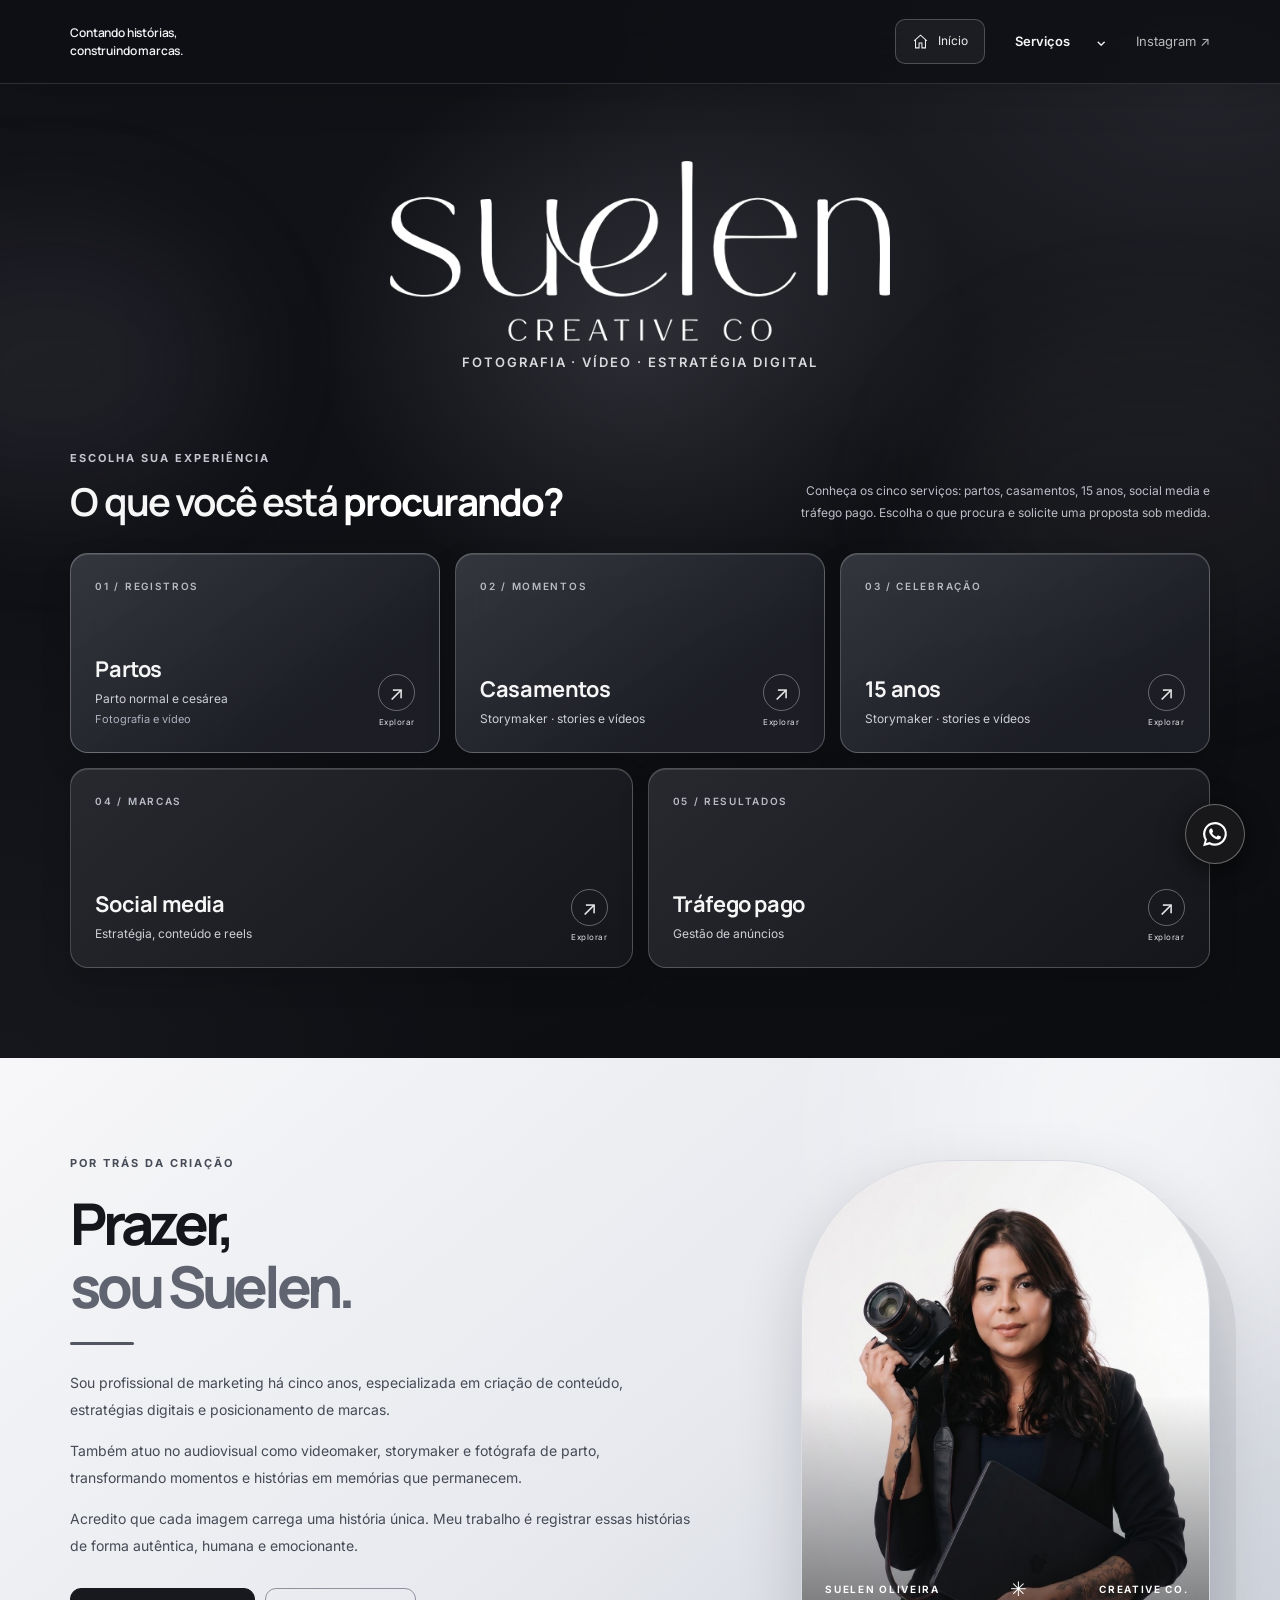
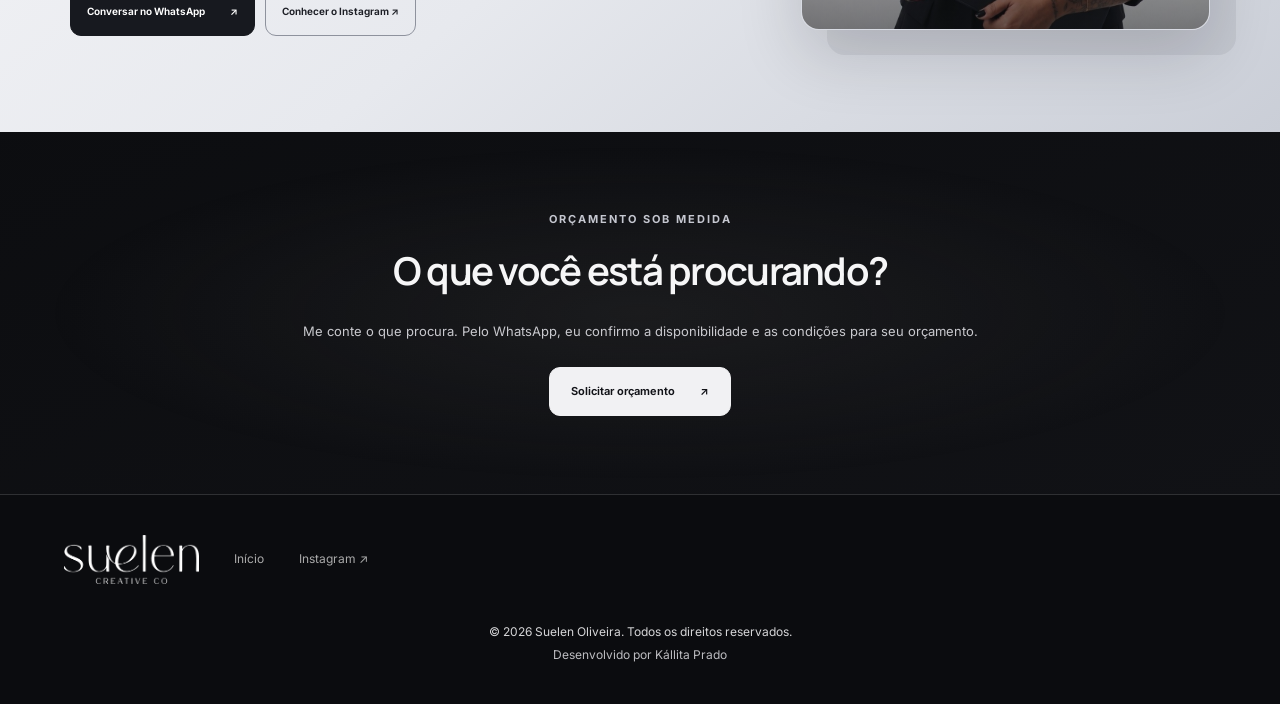
==== commit 562c9d36: "Revisa serviços, contatos e fotos de 15 anos; suaviza animações" ====
--- a/index.html
+++ b/index.html
@@ -11,7 +11,7 @@
    Contando histórias construindo marcas | Suelen Creative Co
   </title>
   <meta content="Suelen Oliveira: fotografia de parto, storymaker e estratégia digital. Conheça os serviços e solicite um orçamento personalizado." name="description"/>
-  <link href="style.css?v=14" rel="stylesheet"/>
+  <link href="style.css?v=15" rel="stylesheet"/>
  </head>
  <body class="site-home">
   <a class="skip" href="#conteudo">
@@ -26,7 +26,7 @@
     construindo marcas.
    </a>
    <a class="home-button" href="index.html">
-    <svg aria-hidden="true" fill="none" height="17" stroke="currentColor" stroke-width="1.5" viewBox="0 0 24 24" width="17">
+    <svg aria-hidden="true" fill="none" height="17" stroke="currentColor" stroke-width="1.5" viewbox="0 0 24 24" width="17">
      <path d="m3 11 9-8 9 8M5 9v12h5v-7h4v7h5V9">
      </path>
     </svg>
@@ -84,14 +84,20 @@
   </header>
   <main id="conteudo">
    <section aria-labelledby="hero-title" class="brand-hero wrap future-hero">
-    <div aria-hidden="true" class="hero-orbit hero-orbit-one"></div>
-    <div aria-hidden="true" class="hero-orbit hero-orbit-two"></div>
+    <div aria-hidden="true" class="hero-orbit hero-orbit-one">
+    </div>
+    <div aria-hidden="true" class="hero-orbit hero-orbit-two">
+    </div>
     <div aria-label="Suelen Creative Co" class="logo-aura">
      <img alt="Suelen Creative Co" class="hero-logo" src="assets/logo-branco.png"/>
     </div>
     <div class="hero-intro hero-intro-minimal reveal">
-     <h1 class="sr-only" id="hero-title">Suelen Creative Co. — Fotografia, vídeo e estratégia digital</h1>
-     <p class="eyebrow hero-kicker">FOTOGRAFIA · VÍDEO · ESTRATÉGIA DIGITAL</p>
+     <h1 class="sr-only" id="hero-title">
+      Suelen Creative Co. — Fotografia, vídeo e estratégia digital
+     </h1>
+     <p class="eyebrow hero-kicker">
+      FOTOGRAFIA · VÍDEO · ESTRATÉGIA DIGITAL
+     </p>
     </div>
     <section aria-labelledby="services-title" class="quick-services reveal" id="servicos">
      <div class="services-heading">
@@ -107,7 +113,7 @@
        </h2>
       </div>
       <p>
-       Escolha um serviço, conheça meu trabalho e solicite um orçamento sob medida.
+       Conheça os cinco serviços: partos, casamentos, 15 anos, social media e tráfego pago. Escolha o que procura e solicite uma proposta sob medida.
       </p>
      </div>
      <div class="quick-grid home-five-grid">
@@ -144,7 +150,7 @@
          Casamentos
         </h3>
         <p>
-         Storymaker
+         Storymaker · stories e vídeos
         </p>
        </div>
        <span aria-hidden="true" class="click-hint">
@@ -165,7 +171,7 @@
          15 anos
         </h3>
         <p>
-         Storymaker
+         Storymaker · stories e vídeos
         </p>
        </div>
        <span aria-hidden="true" class="click-hint">
@@ -186,7 +192,7 @@
          Social media
         </h3>
         <p>
-         Conteúdo e estratégia
+         Estratégia, conteúdo e reels
         </p>
        </div>
        <span aria-hidden="true" class="click-hint">
@@ -225,7 +231,7 @@
    <section aria-labelledby="about-title" class="about-white soft-about about-future" id="sobre">
     <div class="about wrap">
      <div class="about-image about-portrait-frame reveal">
-      <img alt="Retrato de Suelen Oliveira" loading="lazy" src="assets/birth-1.jpg"/>
+      <img alt="Retrato de Suelen Oliveira" height="630" loading="lazy" src="assets/birth-1.jpg" width="420"/>
       <span class="portrait-caption">
        SUELEN OLIVEIRA
        <span aria-hidden="true">
@@ -256,19 +262,8 @@
       <p>
        Acredito que cada imagem carrega uma história única. Meu trabalho é registrar essas histórias de forma autêntica, humana e emocionante.
       </p>
-      <div aria-label="Áreas de atuação" class="about-skills">
-       <span>
-        FOTOGRAFIA
-       </span>
-       <span>
-        STORYMAKER
-       </span>
-       <span>
-        ESTRATÉGIA DIGITAL
-       </span>
-      </div>
       <div class="contact-actions">
-       <a class="button light" href="https://wa.me/5519999200399?text=Ol%C3%A1%2C%20Suelen%21%20Gostaria%20de%20saber%20mais%20sobre%20seus%20servi%C3%A7os." rel="noopener noreferrer" target="_blank">
+       <a class="button light" href="https://wa.me/5519999200399?text=Ol%C3%A1%2C%20Suelen%21%20Vim%20pelo%20seu%20site%20e%20gostaria%20de%20solicitar%20uma%20proposta%20para%20um%20servi%C3%A7o.%20Podemos%20conversar%3F" rel="noopener noreferrer" target="_blank">
         Conversar no WhatsApp
         <span aria-hidden="true">
          ↗
@@ -281,11 +276,32 @@
      </div>
     </div>
    </section>
-   <section class="contact wrap reveal" id="contato"><p class="eyebrow">ORÇAMENTO SOB MEDIDA</p><h2>Vamos contar a sua história?</h2><p class="proposal-note">Me conte o que procura. Pelo WhatsApp, eu confirmo a disponibilidade e as condições para seu orçamento.</p><div class="contact-actions"><a class="button light" href="https://wa.me/5519999200399?text=Ol%C3%A1%2C%20Suelen!%20Gostaria%20de%20solicitar%20um%20or%C3%A7amento%20para%20os%20seus%20servi%C3%A7os.%20Podemos%20conversar%3F" target="_blank" rel="noopener noreferrer">Solicitar orçamento <span aria-hidden="true">↗</span></a></div></section>
-  <a class="ed-whatsapp-float" href="https://wa.me/5519999200399?text=Ol%C3%A1%2C%20Suelen!%20Conheci%20seu%20portf%C3%B3lio%20e%20gostaria%20de%20solicitar%20uma%20proposta%20para%20um%20servi%C3%A7o.%20Podemos%20conversar%3F" target="_blank" rel="noopener noreferrer" aria-label="Conversar com Suelen pelo WhatsApp" title="Conversar no WhatsApp">
-  <svg xmlns="http://www.w3.org/2000/svg" viewBox="0 0 32 32" fill="currentColor" aria-hidden="true" focusable="false"><path d="M16.02 3.2a12.68 12.68 0 0 0-10.86 19.2L3.3 29l6.81-1.79A12.7 12.7 0 1 0 16.02 3.2Zm0 23.02a10.3 10.3 0 0 1-5.24-1.43l-.38-.23-4.04 1.06 1.08-3.94-.25-.4a10.34 10.34 0 1 1 8.83 4.94Zm5.65-7.72c-.31-.16-1.83-.9-2.12-1.01-.28-.1-.49-.16-.7.16-.2.31-.8 1.01-.98 1.22-.18.2-.36.23-.67.08-.31-.16-1.31-.49-2.5-1.55-.92-.82-1.54-1.83-1.72-2.14-.18-.32-.02-.49.14-.65.14-.14.31-.36.47-.55.16-.18.21-.31.31-.52.11-.21.05-.39-.02-.55-.08-.16-.7-1.69-.96-2.31-.25-.6-.5-.52-.7-.53h-.59c-.2 0-.54.08-.82.39s-1.08 1.06-1.08 2.57 1.11 2.98 1.27 3.19c.15.21 2.18 3.33 5.27 4.67.74.32 1.32.51 1.77.65.74.24 1.42.21 1.96.13.6-.09 1.83-.75 2.09-1.48.26-.73.26-1.36.18-1.48-.08-.13-.28-.21-.59-.37Z"/></svg>
-</a>
-</main>
+   <section class="contact wrap reveal" id="contato">
+    <p class="eyebrow">
+     ORÇAMENTO SOB MEDIDA
+    </p>
+    <h2>
+     O que você está procurando?
+    </h2>
+    <p class="proposal-note">
+     Me conte o que procura. Pelo WhatsApp, eu confirmo a disponibilidade e as condições para seu orçamento.
+    </p>
+    <div class="contact-actions">
+     <a class="button light" href="https://wa.me/5519999200399?text=Ol%C3%A1%2C%20Suelen%21%20Vim%20pelo%20seu%20site%20e%20gostaria%20de%20solicitar%20uma%20proposta%20para%20os%20seus%20servi%C3%A7os.%20Podemos%20conversar%3F" rel="noopener noreferrer" target="_blank">
+      Solicitar orçamento
+      <span aria-hidden="true">
+       ↗
+      </span>
+     </a>
+    </div>
+   </section>
+   <a aria-label="Conversar com Suelen pelo WhatsApp" class="ed-whatsapp-float" href="https://wa.me/5519999200399?text=Ol%C3%A1%2C%20Suelen%21%20Vim%20pelo%20seu%20site%20e%20gostaria%20de%20solicitar%20uma%20proposta%20para%20um%20servi%C3%A7o.%20Podemos%20conversar%3F" rel="noopener noreferrer" target="_blank" title="Conversar no WhatsApp">
+    <svg aria-hidden="true" fill="currentColor" focusable="false" viewbox="0 0 32 32" xmlns="http://www.w3.org/2000/svg">
+     <path d="M16.02 3.2a12.68 12.68 0 0 0-10.86 19.2L3.3 29l6.81-1.79A12.7 12.7 0 1 0 16.02 3.2Zm0 23.02a10.3 10.3 0 0 1-5.24-1.43l-.38-.23-4.04 1.06 1.08-3.94-.25-.4a10.34 10.34 0 1 1 8.83 4.94Zm5.65-7.72c-.31-.16-1.83-.9-2.12-1.01-.28-.1-.49-.16-.7.16-.2.31-.8 1.01-.98 1.22-.18.2-.36.23-.67.08-.31-.16-1.31-.49-2.5-1.55-.92-.82-1.54-1.83-1.72-2.14-.18-.32-.02-.49.14-.65.14-.14.31-.36.47-.55.16-.18.21-.31.31-.52.11-.21.05-.39-.02-.55-.08-.16-.7-1.69-.96-2.31-.25-.6-.5-.52-.7-.53h-.59c-.2 0-.54.08-.82.39s-1.08 1.06-1.08 2.57 1.11 2.98 1.27 3.19c.15.21 2.18 3.33 5.27 4.67.74.32 1.32.51 1.77.65.74.24 1.42.21 1.96.13.6-.09 1.83-.75 2.09-1.48.26-.73.26-1.36.18-1.48-.08-.13-.28-.21-.59-.37Z">
+     </path>
+    </svg>
+   </a>
+  </main>
   <footer>
    <img alt="Suelen Creative Co" src="assets/logo-branco.png" width="150"/>
    <a href="index.html">
@@ -294,7 +310,7 @@
    <a href="https://www.instagram.com/_asuoliveira/" rel="noopener" target="_blank">
     Instagram ↗
    </a>
-      <div class="footer-credits">
+   <div class="footer-credits">
     <p class="copyright">
      © 2026 Suelen Oliveira. Todos os direitos reservados.
     </p>
@@ -303,8 +319,7 @@
     </p>
    </div>
   </footer>
-  
-  <script defer="" src="app.js?v=14">
+  <script defer="" src="app.js?v=15">
   </script>
  </body>
 </html>
--- a/style.css
+++ b/style.css
@@ -3299,3 +3299,109 @@
 @media(max-width:820px){.simplified-plans{grid-template-columns:1fr}.simplified-plans .plan{min-height:0}}
 @media(max-width:650px){.ed-whatsapp-float{width:55px;height:55px}.ed-whatsapp-float svg{width:27px;height:27px}}
 @media(prefers-reduced-motion:reduce){.ed-whatsapp-float{transition:none}}
+
+/* Refino restrito à página inicial: logo protagonista, leitura fluida e luz mobile. */
+.site-home .sr-only {
+  position: absolute;
+  width: 1px;
+  height: 1px;
+  padding: 0;
+  margin: -1px;
+  overflow: hidden;
+  clip: rect(0, 0, 0, 0);
+  white-space: nowrap;
+  border: 0;
+}
+.site-home .future-hero {
+  padding-top: clamp(48px, 6vw, 82px);
+  padding-bottom: clamp(66px, 7vw, 95px);
+}
+.site-home .future-hero .logo-aura {
+  width: min(570px, 95%);
+  height: auto;
+  min-height: 175px;
+  margin: 0 auto 10px;
+}
+.site-home .future-hero .hero-logo {
+  width: min(500px, 100%);
+  max-height: 205px;
+  height: auto;
+}
+.site-home .hero-intro.hero-intro-minimal {
+  margin: 0 auto clamp(48px, 6vw, 74px);
+}
+.site-home .hero-intro-minimal .hero-kicker {
+  margin: 0;
+  color: #d8d9de;
+  font-size: clamp(10px, 1.08vw, 13px);
+  font-weight: 600;
+  letter-spacing: .15em;
+  line-height: 1.8;
+}
+.site-home .services-heading > p {
+  max-width: 420px;
+  text-align: right;
+}
+@media (max-width: 760px) {
+  .site-home .future-hero {
+    padding-top: 44px;
+    padding-bottom: 65px;
+  }
+  .site-home .future-hero .logo-aura {
+    width: min(100%, 430px);
+    min-height: 135px;
+    margin-bottom: 6px;
+  }
+  .site-home .future-hero .hero-logo {
+    width: min(100%, 380px);
+    max-height: 160px;
+  }
+  .site-home .hero-intro.hero-intro-minimal {
+    margin-bottom: 46px;
+  }
+  .site-home .hero-intro-minimal .hero-kicker {
+    font-size: clamp(10px, 2.5vw, 12px);
+    letter-spacing: .09em;
+    line-height: 1.7;
+  }
+  .site-home .services-heading > p {
+    max-width: none;
+    text-align: left;
+  }
+}
+@media (max-width: 390px) {
+  .site-home .future-hero .logo-aura { min-height: 112px; }
+  .site-home .future-hero .hero-logo { width: min(100%, 310px); }
+  .site-home .hero-intro.hero-intro-minimal { margin-bottom: 40px; }
+}
+@media (hover: none) and (prefers-reduced-motion: no-preference) {
+  .site-home .future-hero::before {
+    animation: home-mobile-glow 6s ease-in-out infinite alternate;
+  }
+}
+@keyframes home-mobile-glow {
+  from { opacity: .58; }
+  to { opacity: 1; }
+}
+
+
+/* Entrada suave sem deslocar imagens, criar camadas de filtro ou atrasar cartões. */
+.reveal.arrived,
+.birth-journey .reveal.arrived {
+  animation: content-fade .25s ease-out both;
+  animation-delay: 0s !important;
+}
+.site-home .hero-intro.reveal.arrived,
+.site-home .quick-services.reveal.arrived,
+.about-image.reveal.arrived,
+.mini-gallery.reveal.arrived {
+  animation: none;
+}
+@keyframes content-fade {
+  from { opacity: .8; }
+  to { opacity: 1; }
+}
+@media (prefers-reduced-motion: reduce) {
+  .reveal.arrived,
+  .birth-journey .reveal.arrived { animation: none; }
+}
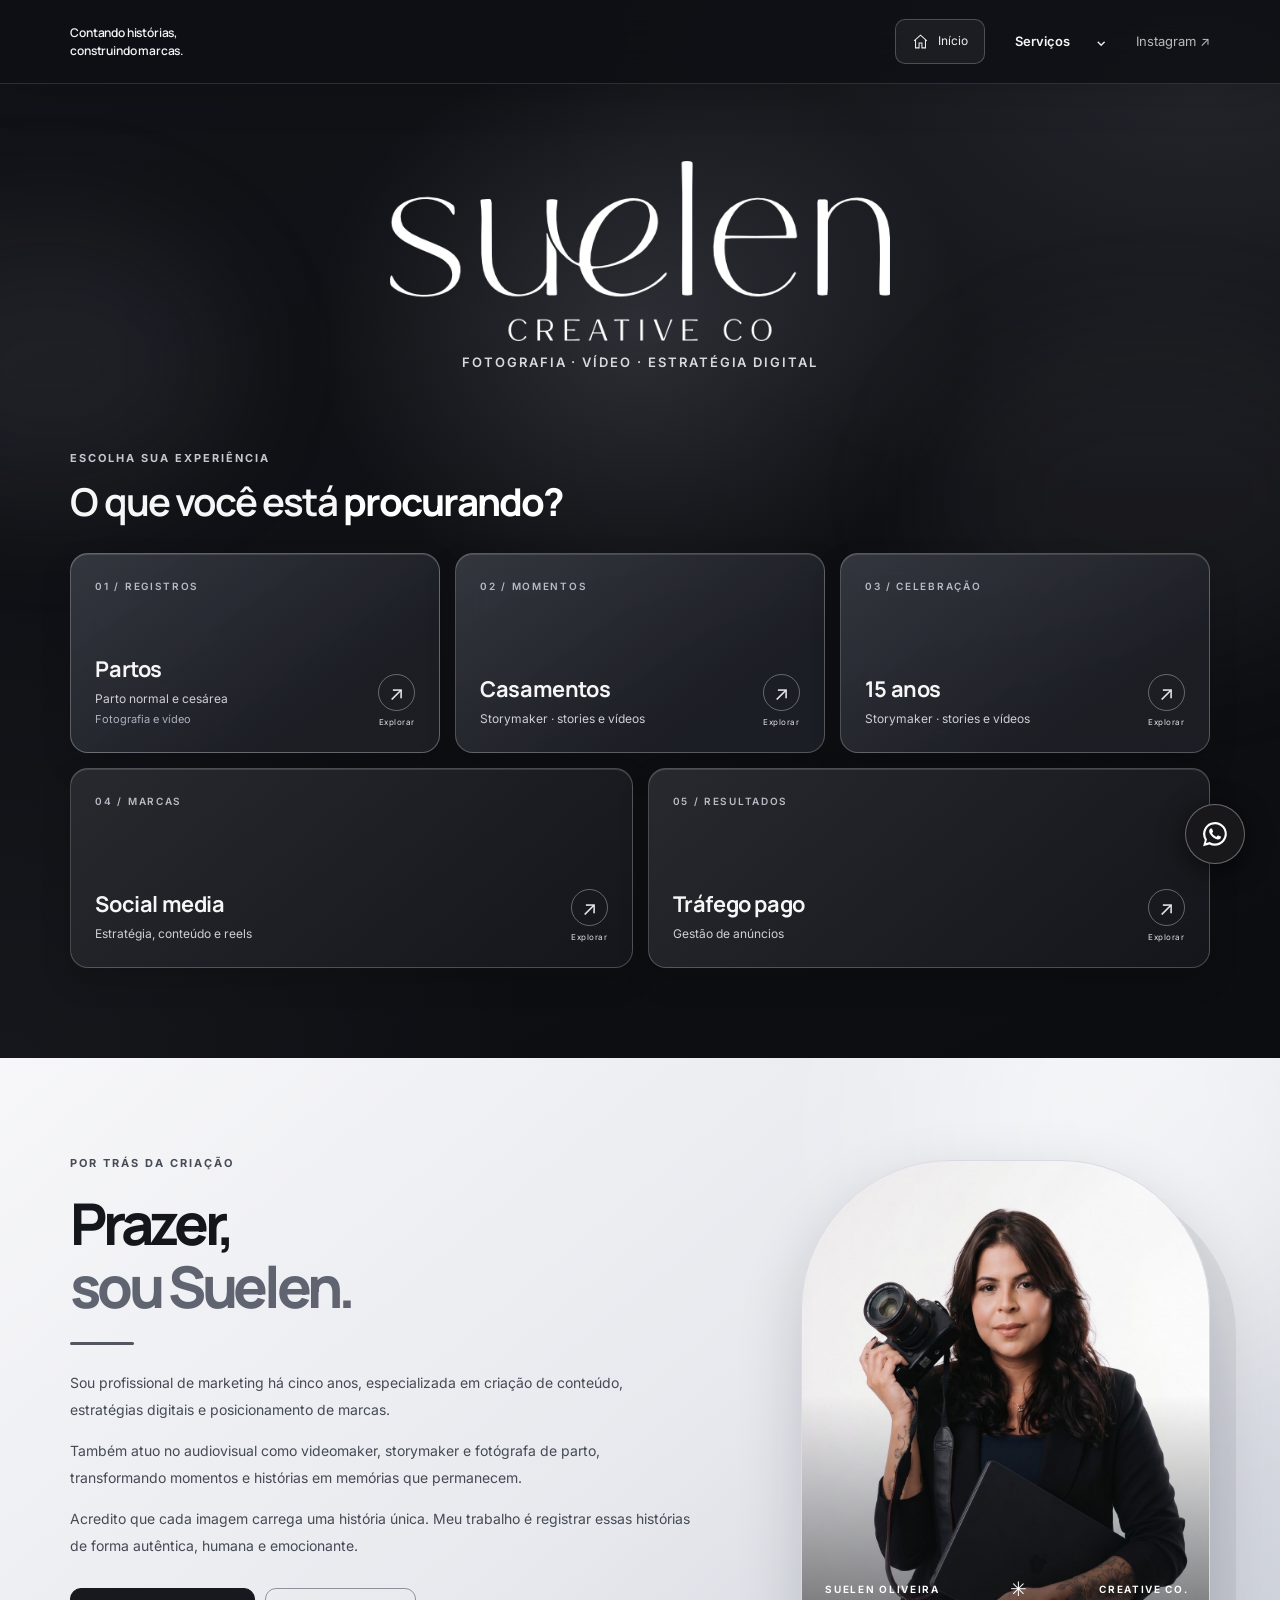
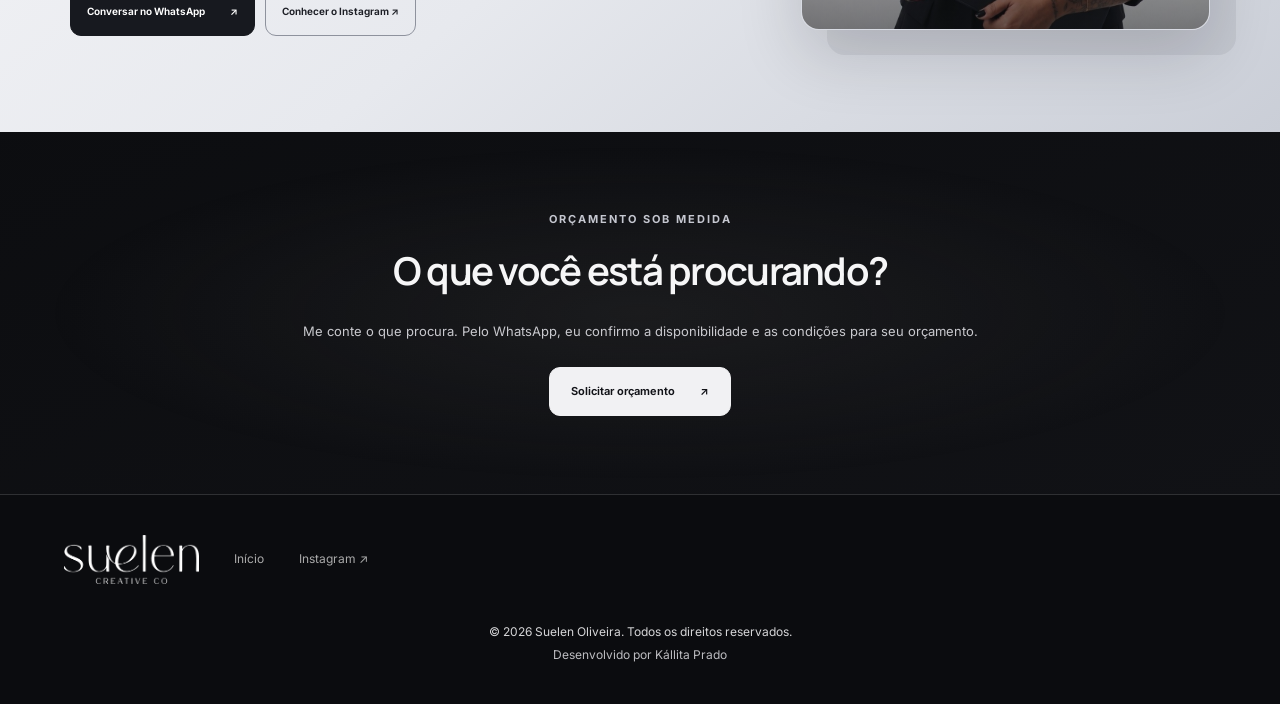
==== commit 613d228b: "Remove frase redundante acima dos cards da página inicial" ====
--- a/index.html
+++ b/index.html
@@ -112,9 +112,6 @@
         </span>
        </h2>
       </div>
-      <p>
-       Conheça os cinco serviços: partos, casamentos, 15 anos, social media e tráfego pago. Escolha o que procura e solicite uma proposta sob medida.
-      </p>
      </div>
      <div class="quick-grid home-five-grid">
       <a aria-label="Partos: parto normal e cesárea, fotografia e vídeo" class="quick-card reveal spotlight-card" href="parto.html">
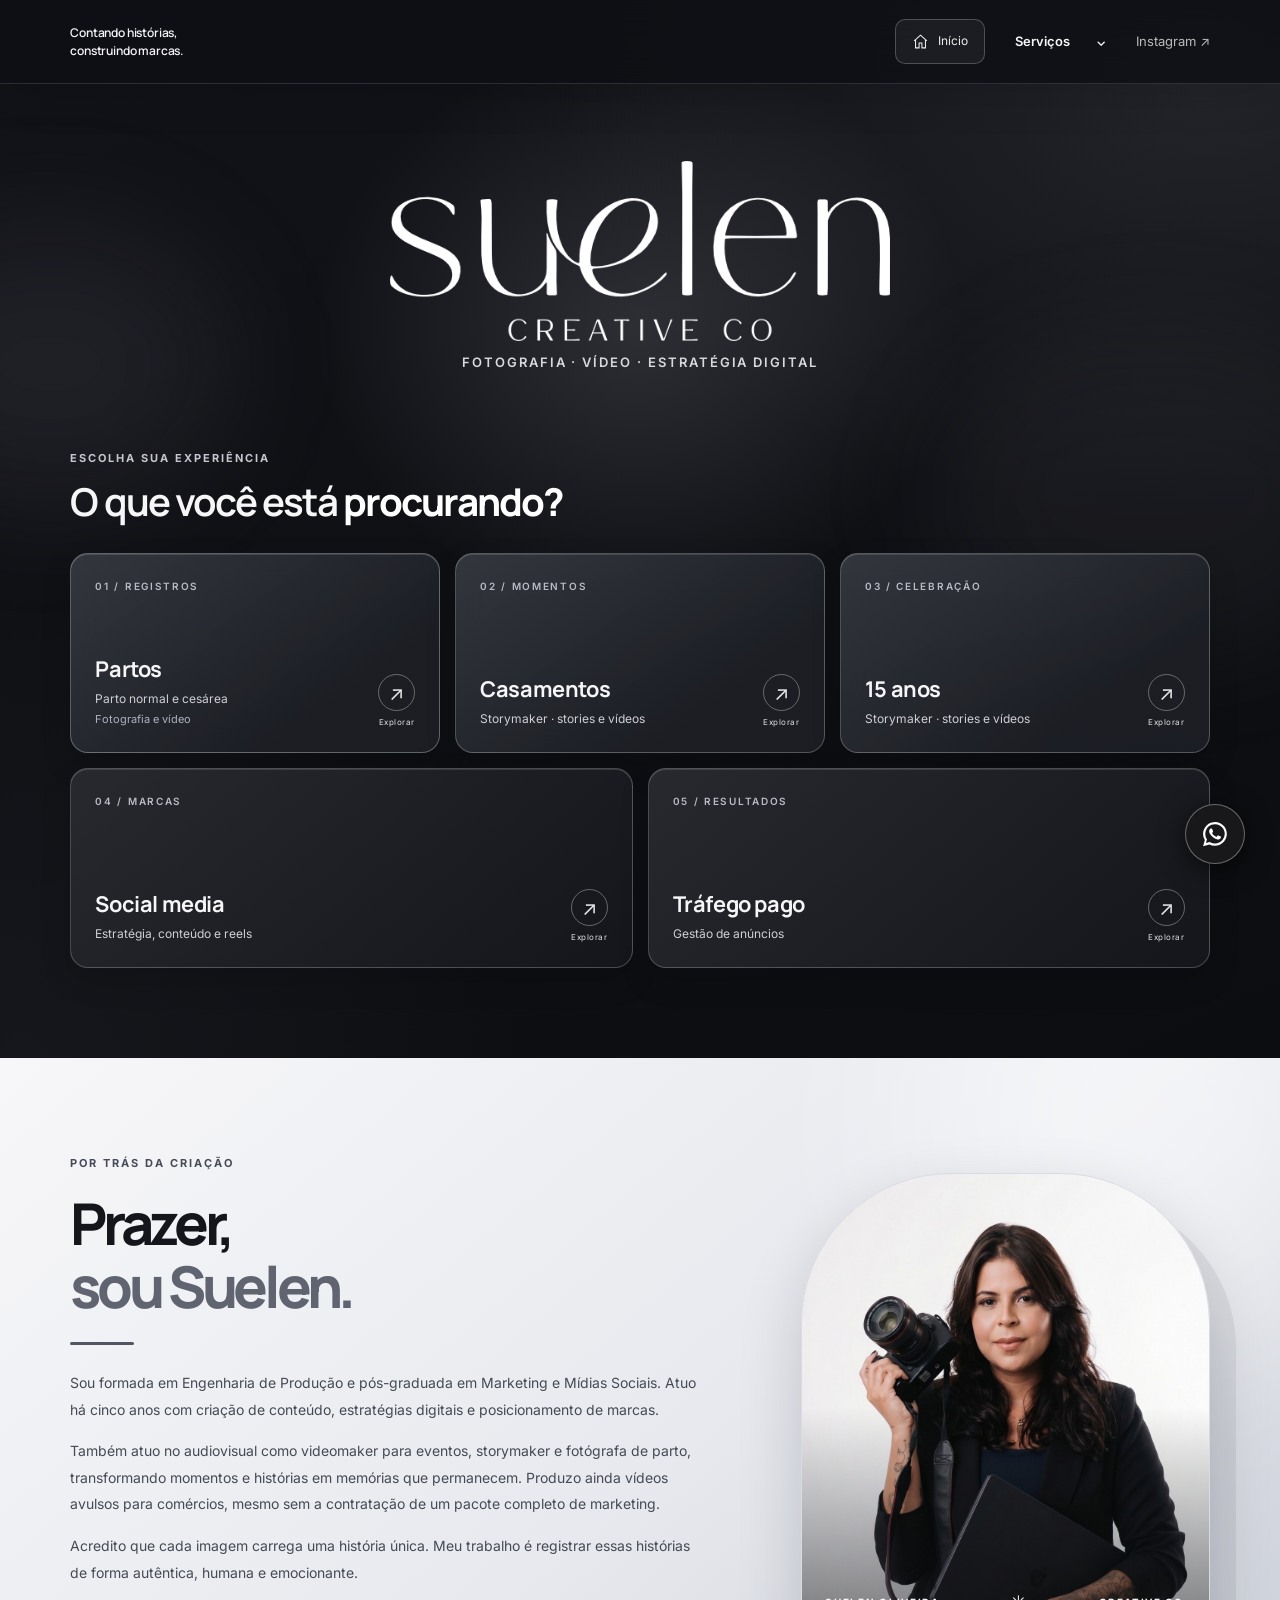
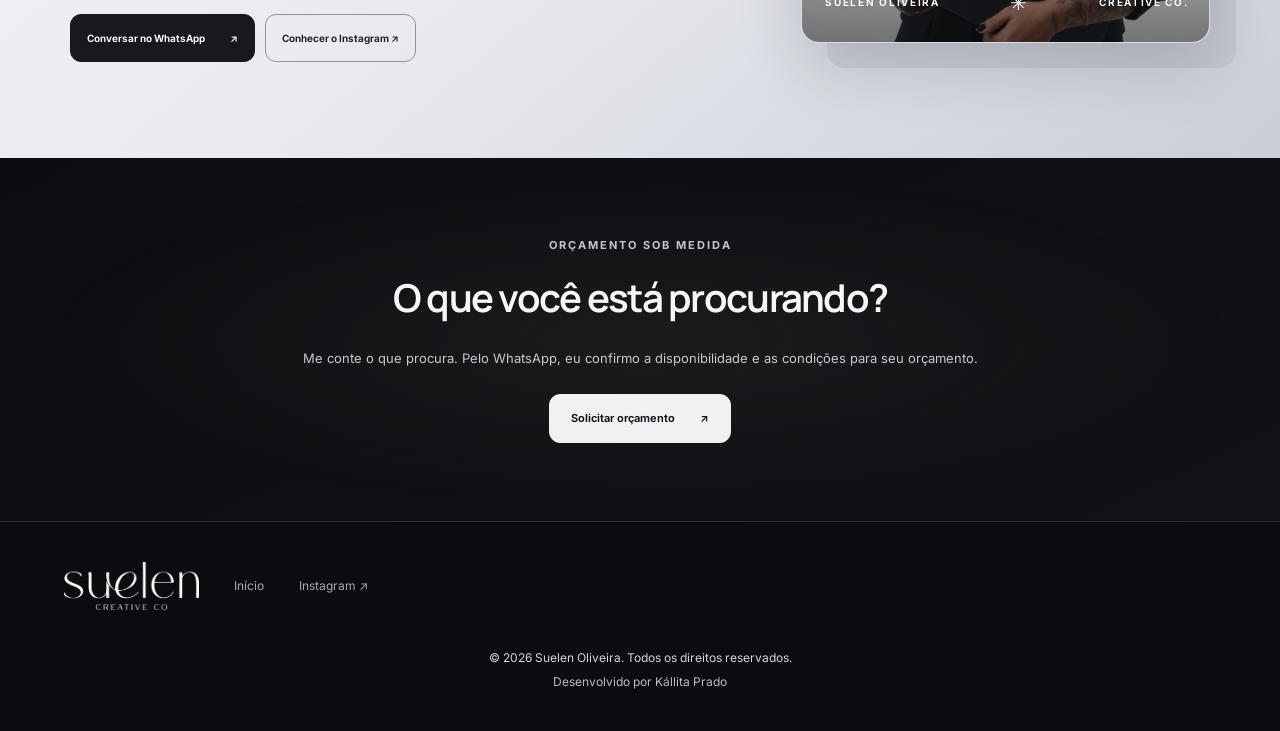
==== commit 3e0b211e: "Atualiza serviços e biografia da Suelen" ====
--- a/index.html
+++ b/index.html
@@ -251,10 +251,10 @@
       <div aria-hidden="true" class="about-accent">
       </div>
       <p>
-       Sou profissional de marketing há cinco anos, especializada em criação de conteúdo, estratégias digitais e posicionamento de marcas.
+       Sou formada em Engenharia de Produção e pós-graduada em Marketing e Mídias Sociais. Atuo há cinco anos com criação de conteúdo, estratégias digitais e posicionamento de marcas.
       </p>
       <p>
-       Também atuo no audiovisual como videomaker, storymaker e fotógrafa de parto, transformando momentos e histórias em memórias que permanecem.
+       Também atuo no audiovisual como videomaker para eventos, storymaker e fotógrafa de parto, transformando momentos e histórias em memórias que permanecem. Produzo ainda vídeos avulsos para comércios, mesmo sem a contratação de um pacote completo de marketing.
       </p>
       <p>
        Acredito que cada imagem carrega uma história única. Meu trabalho é registrar essas histórias de forma autêntica, humana e emocionante.
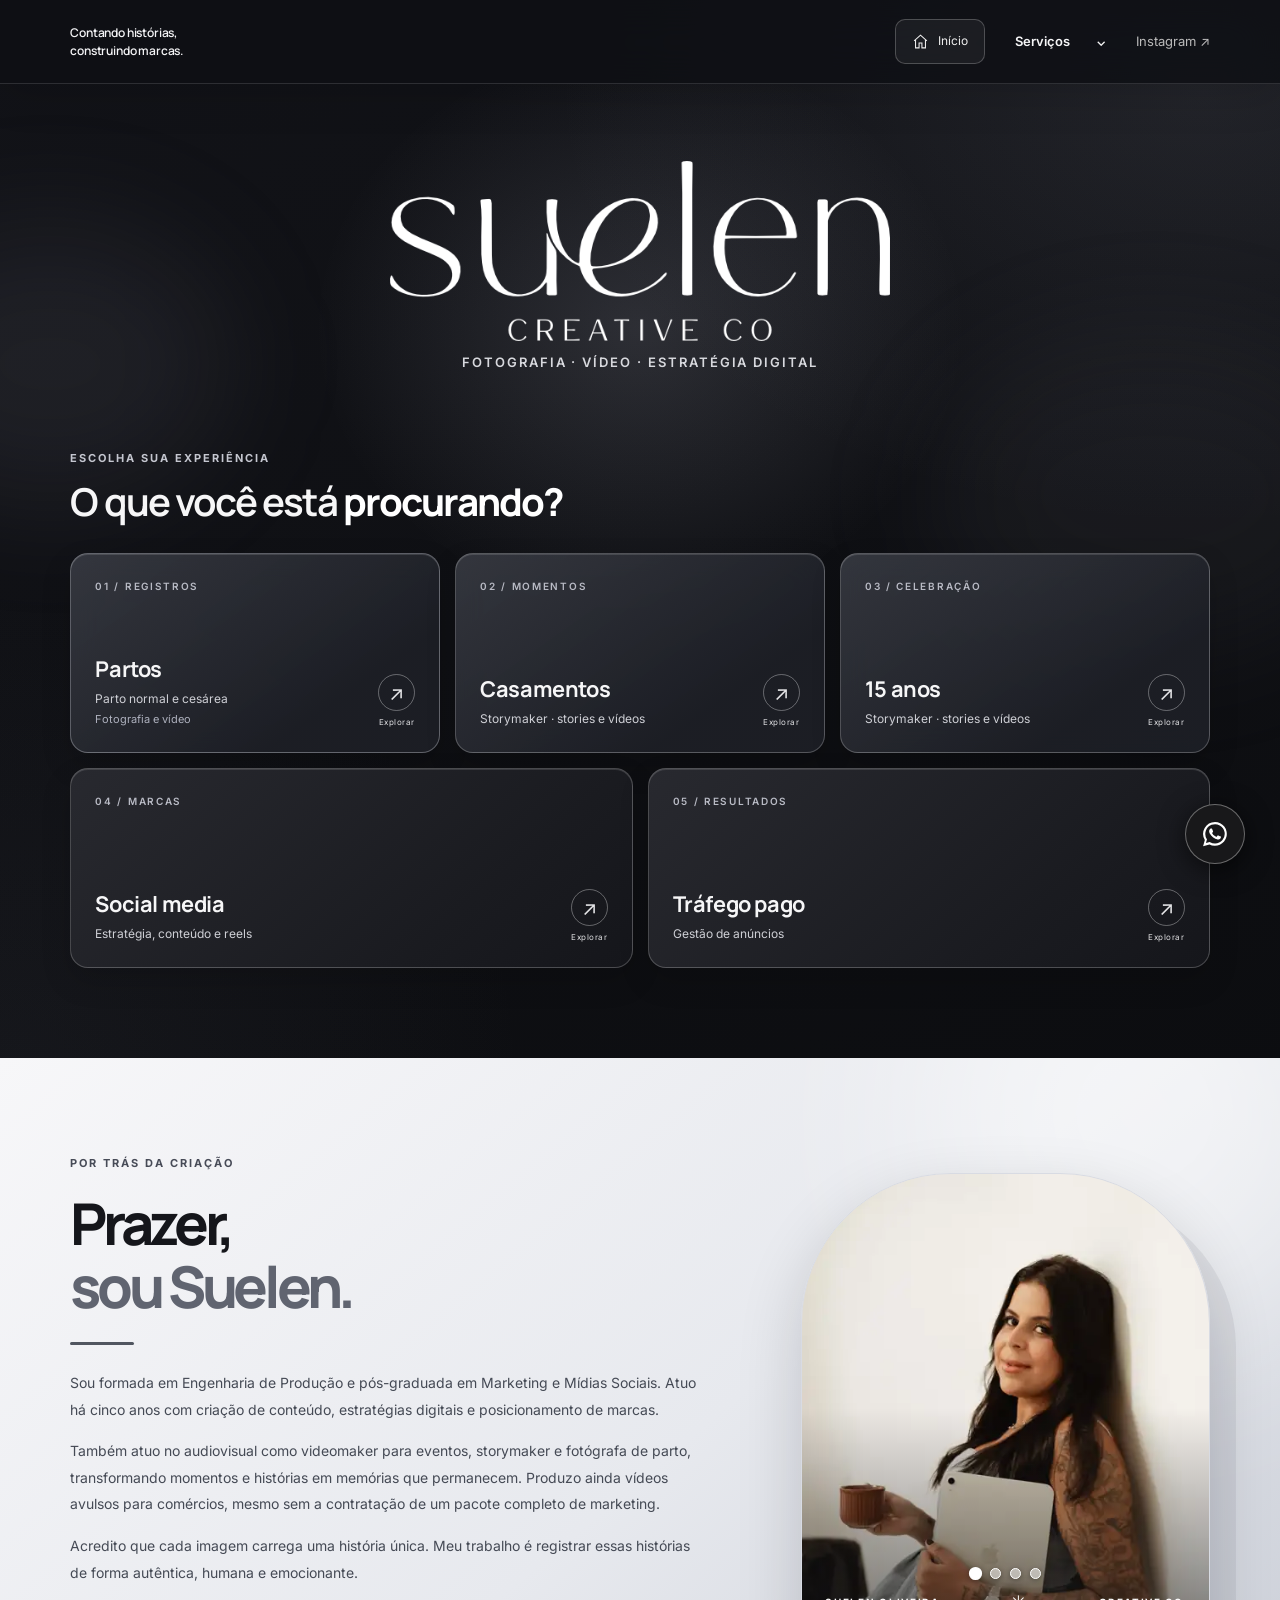
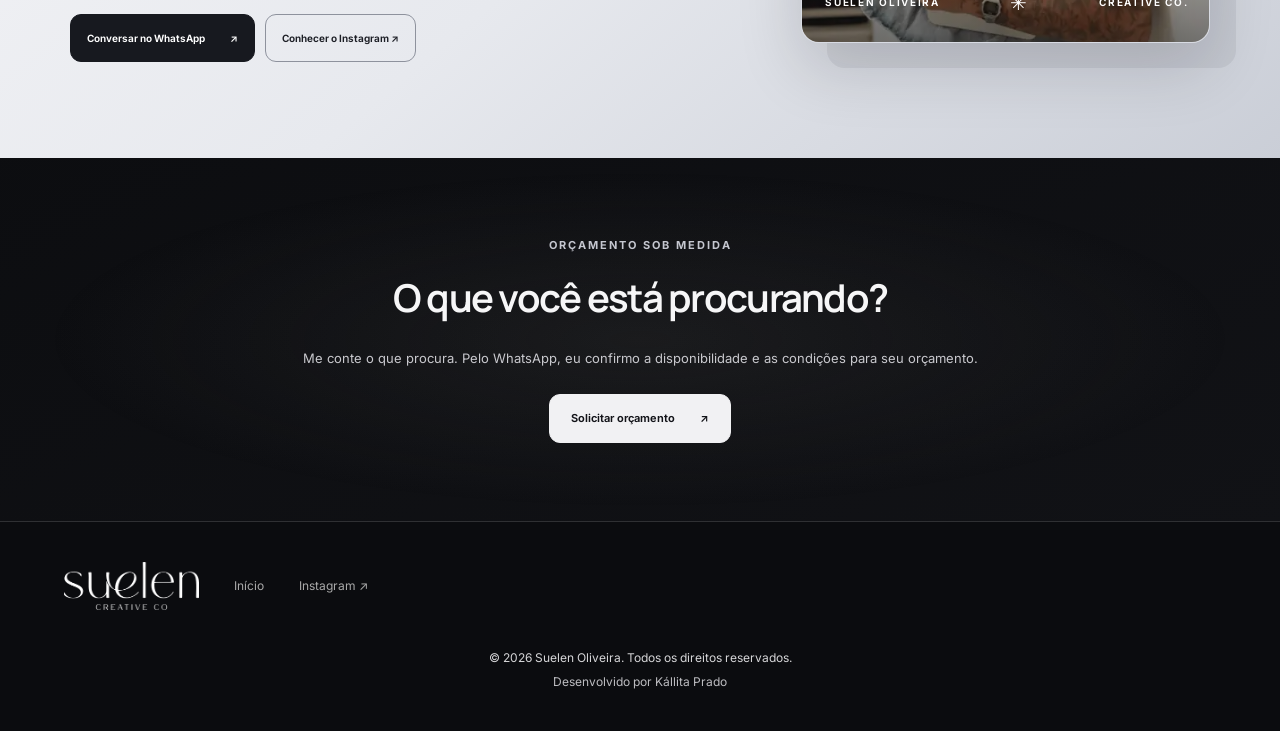
==== commit 10ee67ec: "Adiciona carrossel automático com quatro fotos de Suelen na seção Quem sou eu" ====
--- a/index.html
+++ b/index.html
@@ -12,6 +12,16 @@
   </title>
   <meta content="Suelen Oliveira: fotografia de parto, storymaker e estratégia digital. Conheça os serviços e solicite um orçamento personalizado." name="description"/>
   <link href="style.css?v=15" rel="stylesheet"/>
+
+  <style>
+   .about-future .about-portrait-frame .about-slide { opacity:0; transition:opacity .85s ease; }
+   .about-future .about-portrait-frame .about-slide.is-active { opacity:1; }
+   .about-future .about-slide-controls { position:absolute;bottom:63px;left:0;right:0;z-index:4;display:flex;justify-content:center;gap:9px; }
+   .about-future .about-slide-dot { width:11px;height:11px;min-width:11px;padding:0;border:1px solid #fff;background:#ffffff80;border-radius:50%;cursor:pointer;box-shadow:0 1px 5px #0005;transition:background .2s,transform .2s; }
+   .about-future .about-slide-dot.is-active { background:#fff;transform:scale(1.2); }
+   .about-future .about-slide-dot:focus-visible { outline:2px solid #fff;outline-offset:4px; }
+   @media(prefers-reduced-motion:reduce){.about-future .about-portrait-frame .about-slide{transition:none}}
+  </style>
  </head>
  <body class="site-home">
   <a class="skip" href="#conteudo">
@@ -227,15 +237,18 @@
    </section>
    <section aria-labelledby="about-title" class="about-white soft-about about-future" id="sobre">
     <div class="about wrap">
-     <div class="about-image about-portrait-frame reveal">
-      <img alt="Retrato de Suelen Oliveira" height="630" loading="lazy" src="assets/birth-1.jpg" width="420"/>
-      <span class="portrait-caption">
-       SUELEN OLIVEIRA
-       <span aria-hidden="true">
-        ✳
-       </span>
-       CREATIVE CO.
-      </span>
+     <div class="about-image about-portrait-frame reveal" data-about-carousel aria-label="Galeria de fotos de Suelen Oliveira">
+      <img class="about-slide is-active" data-about-slide src="assets/suelen-about-01.webp" alt="Suelen com notebook e xícara" width="480" height="720" loading="lazy" decoding="async"/>
+      <img class="about-slide" data-about-slide src="assets/suelen-about-02.webp" alt="Suelen sentada com roupa preta" width="480" height="720" loading="lazy" decoding="async" aria-hidden="true"/>
+      <img class="about-slide" data-about-slide src="assets/suelen-about-03.webp" alt="Suelen sentada com roupa clara" width="480" height="720" loading="lazy" decoding="async" aria-hidden="true"/>
+      <img class="about-slide" data-about-slide src="assets/suelen-about-04.webp" alt="Suelen produzindo vídeo com o celular" width="480" height="720" loading="lazy" decoding="async" aria-hidden="true"/>
+      <span class="portrait-caption">SUELEN OLIVEIRA <span aria-hidden="true">✳</span> CREATIVE CO.</span>
+      <div class="about-slide-controls" role="group" aria-label="Escolher foto">
+       <button type="button" class="about-slide-dot is-active" data-about-dot aria-label="Mostrar foto 1 de 4" aria-pressed="true"></button>
+       <button type="button" class="about-slide-dot" data-about-dot aria-label="Mostrar foto 2 de 4" aria-pressed="false"></button>
+       <button type="button" class="about-slide-dot" data-about-dot aria-label="Mostrar foto 3 de 4" aria-pressed="false"></button>
+       <button type="button" class="about-slide-dot" data-about-dot aria-label="Mostrar foto 4 de 4" aria-pressed="false"></button>
+      </div>
      </div>
      <div class="about-copy reveal">
       <p class="eyebrow">
@@ -318,5 +331,43 @@
   </footer>
   <script defer="" src="app.js?v=15">
   </script>
+
+  <script>
+   (() => {
+    const root = document.querySelector('[data-about-carousel]');
+    if (!root) return;
+    const slides = Array.from(root.querySelectorAll('[data-about-slide]'));
+    const dots = Array.from(root.querySelectorAll('[data-about-dot]'));
+    let current = 0;
+    let timer;
+    const reducedMotion = window.matchMedia('(prefers-reduced-motion: reduce)').matches;
+    const show = (next) => {
+     current = (next + slides.length) % slides.length;
+     slides.forEach((slide, index) => {
+      const active = index === current;
+      slide.classList.toggle('is-active', active);
+      slide.setAttribute('aria-hidden', String(!active));
+     });
+     dots.forEach((dot, index) => {
+      const active = index === current;
+      dot.classList.toggle('is-active', active);
+      dot.setAttribute('aria-pressed', String(active));
+     });
+    };
+    const stop = () => window.clearInterval(timer);
+    const start = () => {
+     stop();
+     if (!reducedMotion && !document.hidden) timer = window.setInterval(() => show(current + 1), 4500);
+    };
+    dots.forEach((dot, index) => dot.addEventListener('click', () => { show(index); start(); }));
+    root.addEventListener('mouseenter', stop);
+    root.addEventListener('mouseleave', start);
+    root.addEventListener('focusin', stop);
+    root.addEventListener('focusout', (event) => { if (!root.contains(event.relatedTarget)) start(); });
+    document.addEventListener('visibilitychange', () => document.hidden ? stop() : start());
+    show(0);
+    start();
+   })();
+  </script>
  </body>
 </html>
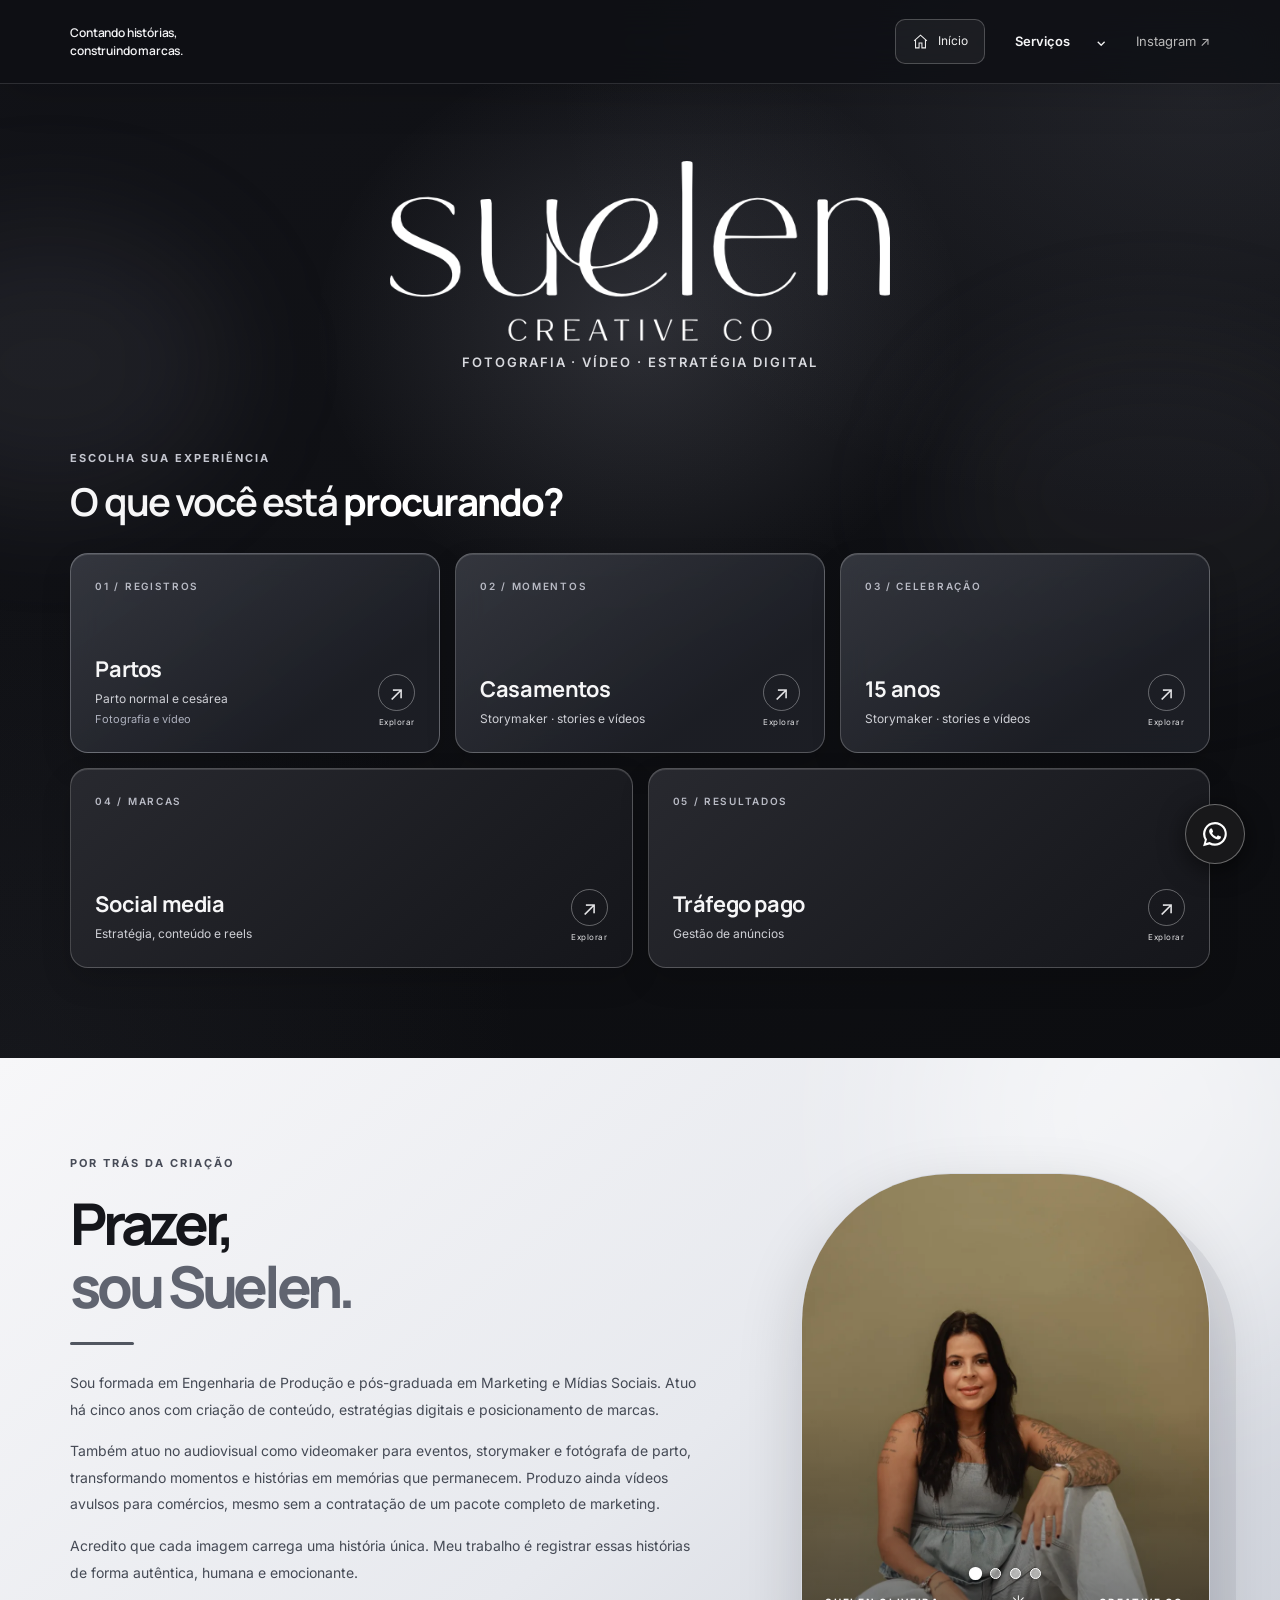
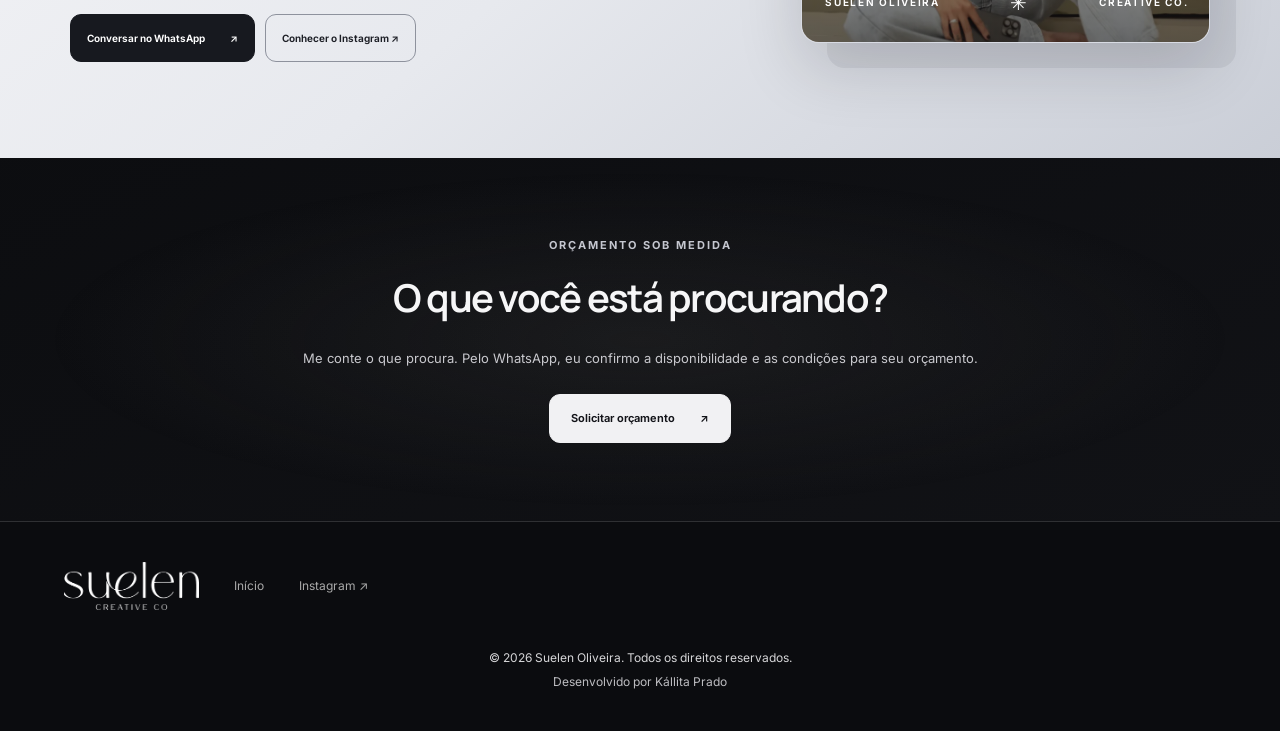
==== commit 8c7656ca: "Atualiza carrossel de fotos da seção Quem sou eu (3,5s)" ====
--- a/index.html
+++ b/index.html
@@ -238,10 +238,10 @@
    <section aria-labelledby="about-title" class="about-white soft-about about-future" id="sobre">
     <div class="about wrap">
      <div class="about-image about-portrait-frame reveal" data-about-carousel aria-label="Galeria de fotos de Suelen Oliveira">
-      <img class="about-slide is-active" data-about-slide src="assets/suelen-about-01.webp" alt="Suelen com notebook e xícara" width="480" height="720" loading="lazy" decoding="async"/>
-      <img class="about-slide" data-about-slide src="assets/suelen-about-02.webp" alt="Suelen sentada com roupa preta" width="480" height="720" loading="lazy" decoding="async" aria-hidden="true"/>
-      <img class="about-slide" data-about-slide src="assets/suelen-about-03.webp" alt="Suelen sentada com roupa clara" width="480" height="720" loading="lazy" decoding="async" aria-hidden="true"/>
-      <img class="about-slide" data-about-slide src="assets/suelen-about-04.webp" alt="Suelen produzindo vídeo com o celular" width="480" height="720" loading="lazy" decoding="async" aria-hidden="true"/>
+      <img class="about-slide is-active" data-about-slide src="assets/suelen-about-01.webp" alt="Suelen sentada com roupa clara" width="480" height="720" loading="lazy" decoding="async"/>
+      <img class="about-slide" data-about-slide src="assets/suelen-about-02.webp" alt="Suelen fotografando com o celular diante do espelho" width="480" height="720" loading="lazy" decoding="async" aria-hidden="true"/>
+      <img class="about-slide" data-about-slide src="assets/suelen-about-03.webp" alt="Suelen sentada com notebook" width="480" height="720" loading="lazy" decoding="async" aria-hidden="true"/>
+      <img class="about-slide" data-about-slide src="assets/suelen-about-04.webp" alt="Suelen segurando notebook e xícara" width="480" height="720" loading="lazy" decoding="async" aria-hidden="true"/>
       <span class="portrait-caption">SUELEN OLIVEIRA <span aria-hidden="true">✳</span> CREATIVE CO.</span>
       <div class="about-slide-controls" role="group" aria-label="Escolher foto">
        <button type="button" class="about-slide-dot is-active" data-about-dot aria-label="Mostrar foto 1 de 4" aria-pressed="true"></button>
@@ -357,7 +357,7 @@
     const stop = () => window.clearInterval(timer);
     const start = () => {
      stop();
-     if (!reducedMotion && !document.hidden) timer = window.setInterval(() => show(current + 1), 4500);
+     if (!reducedMotion && !document.hidden) timer = window.setInterval(() => show(current + 1), 3500);
     };
     dots.forEach((dot, index) => dot.addEventListener('click', () => { show(index); start(); }));
     root.addEventListener('mouseenter', stop);
